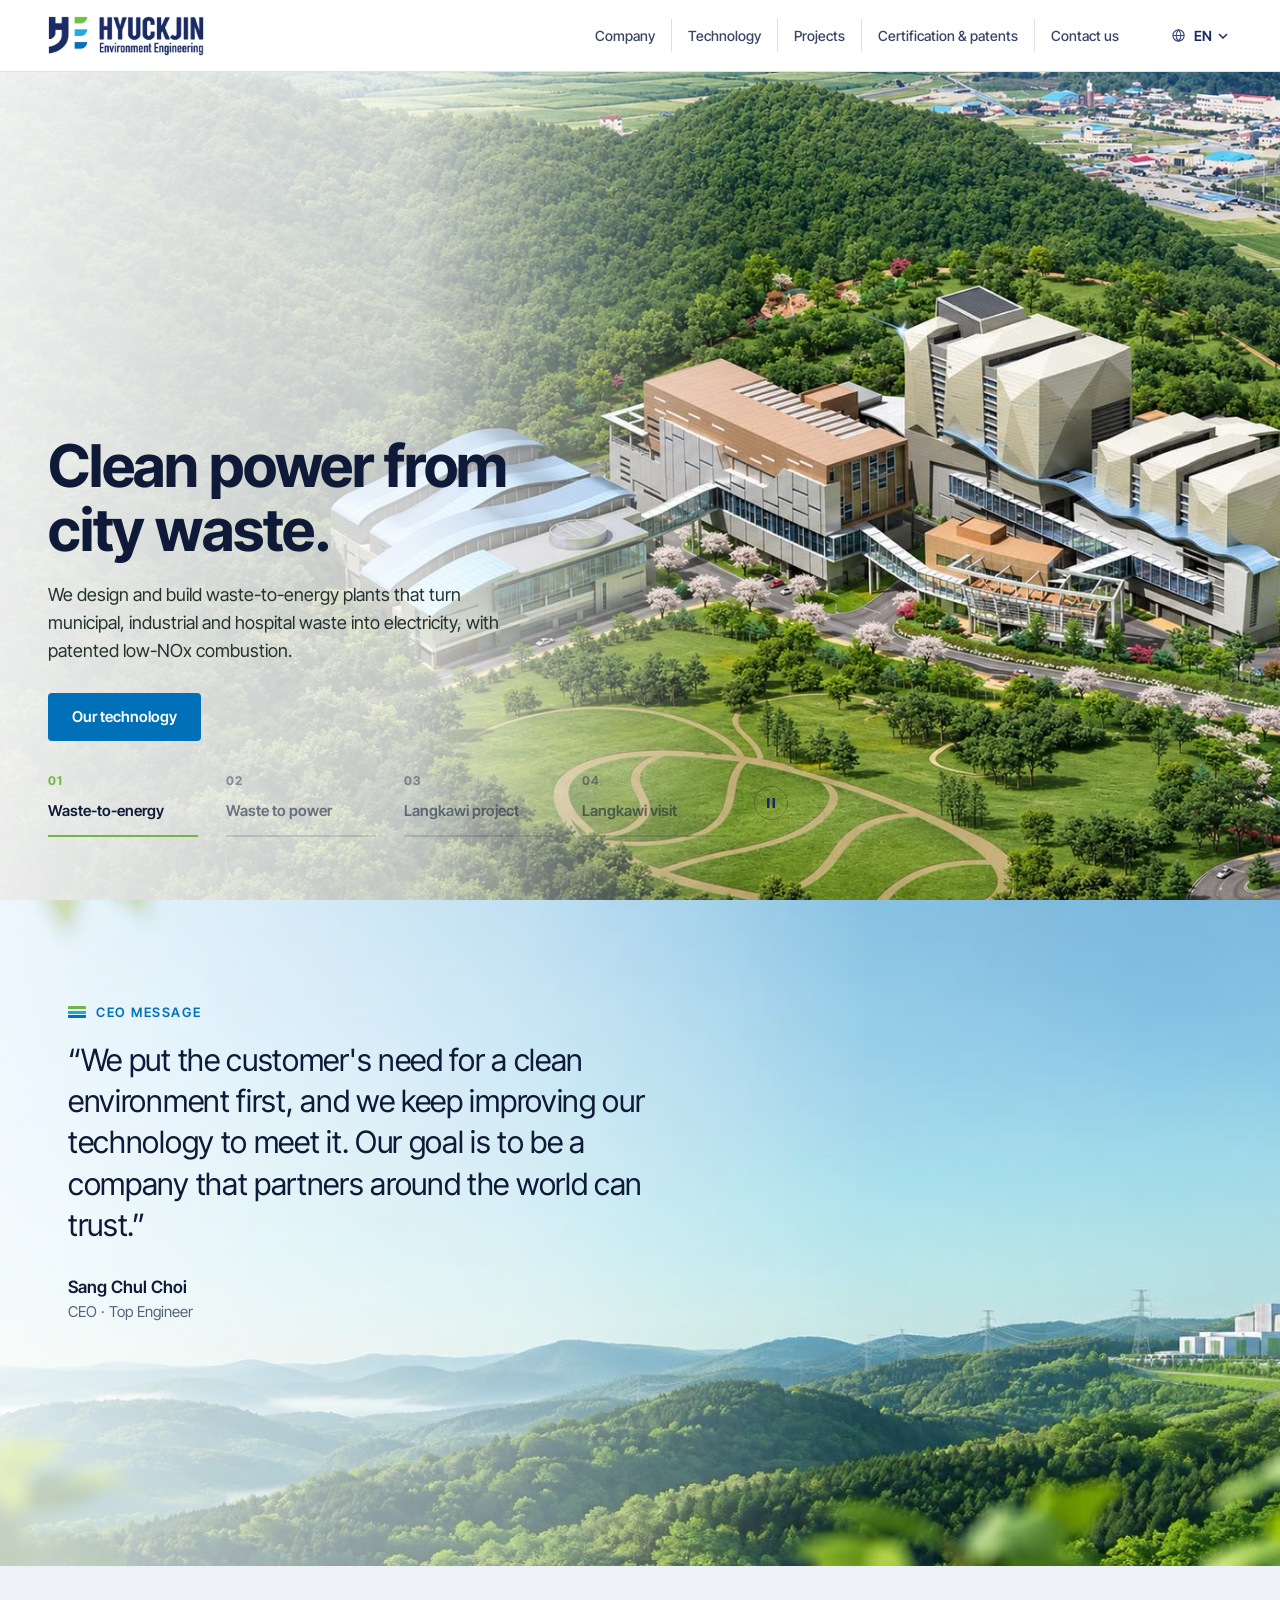
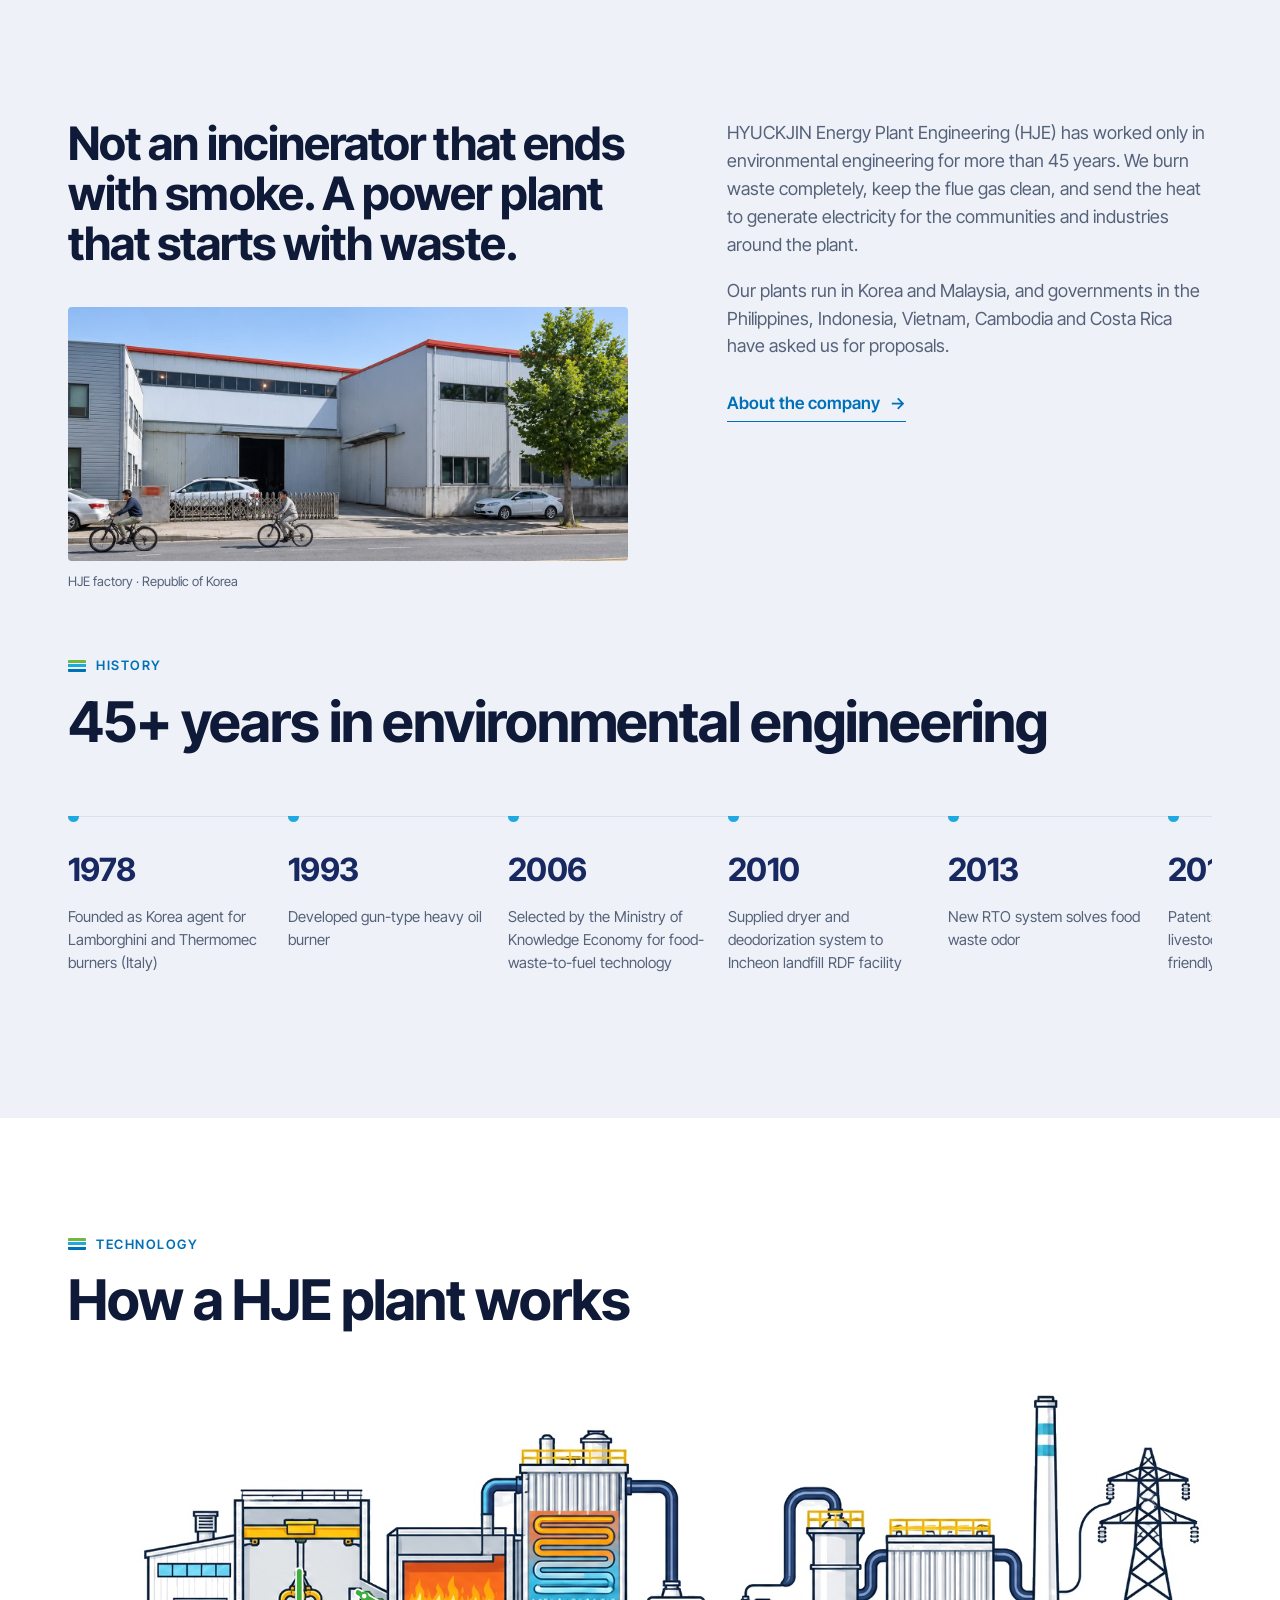
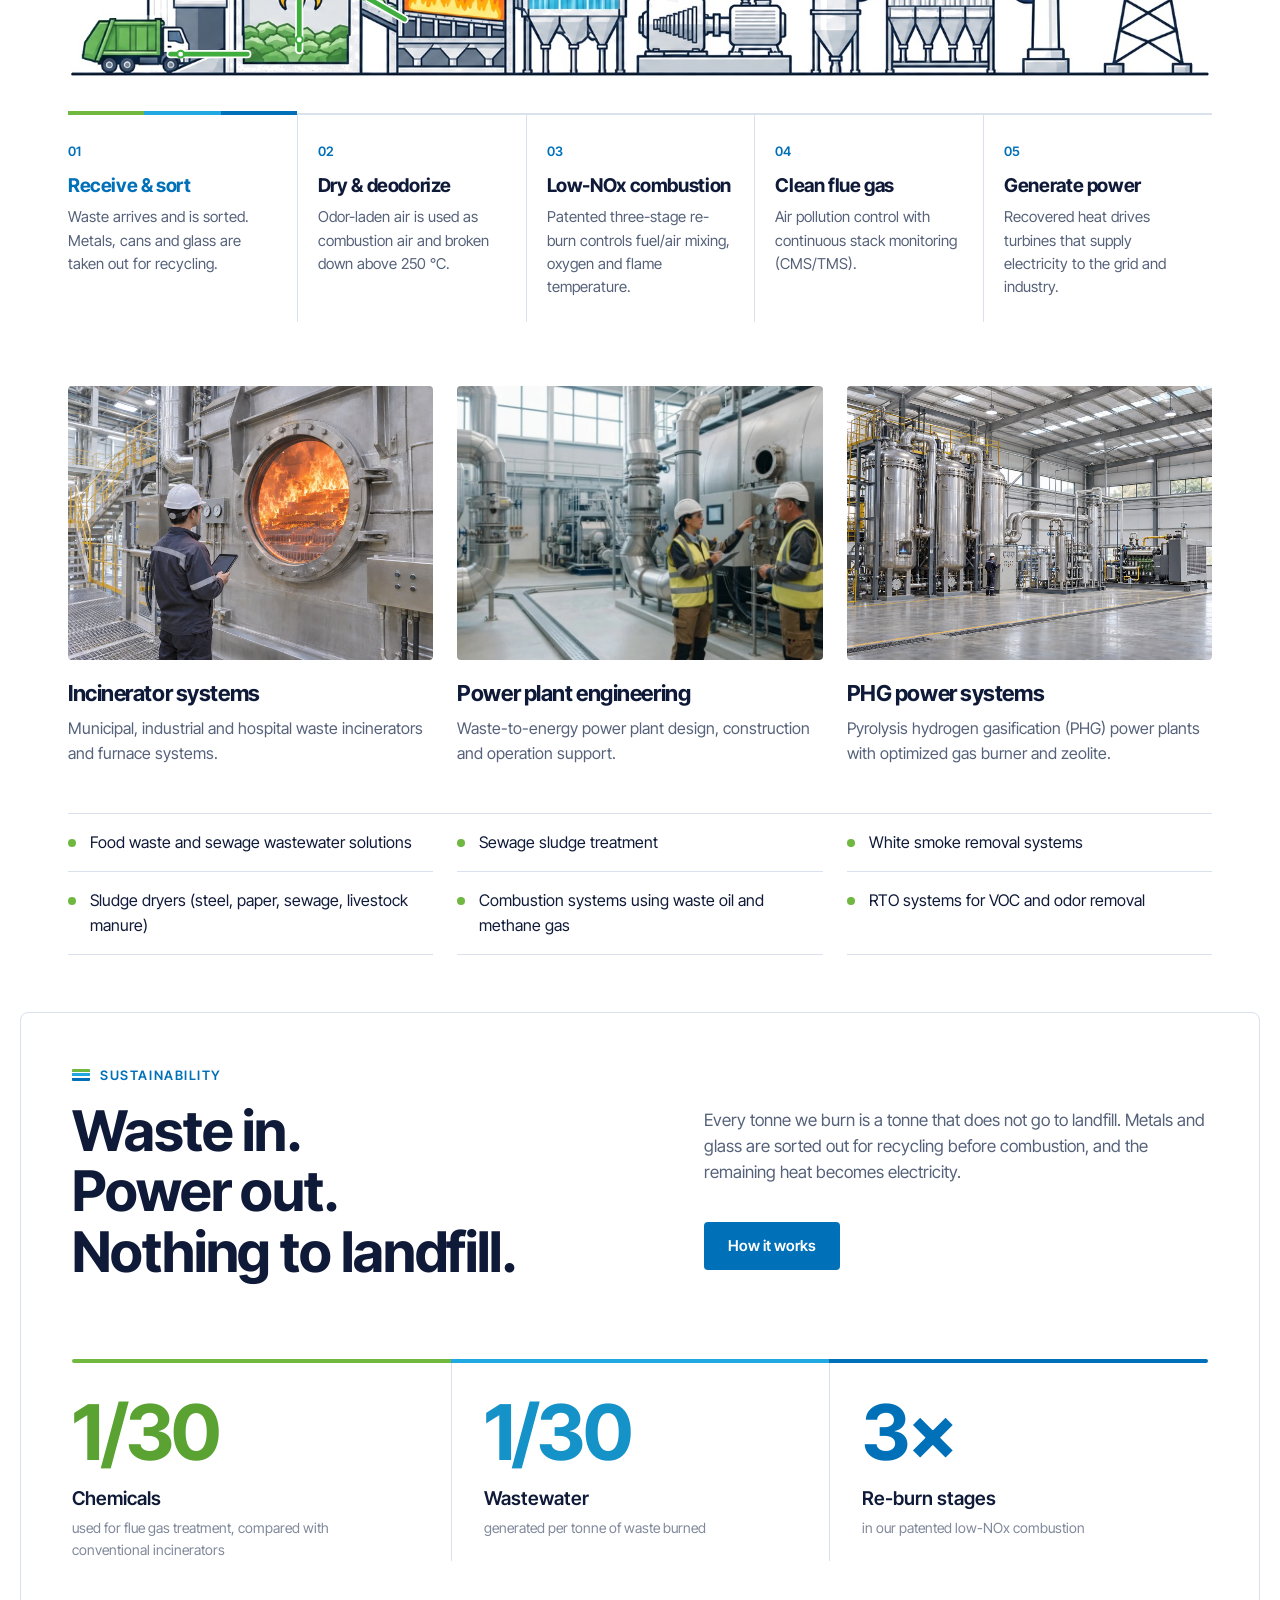
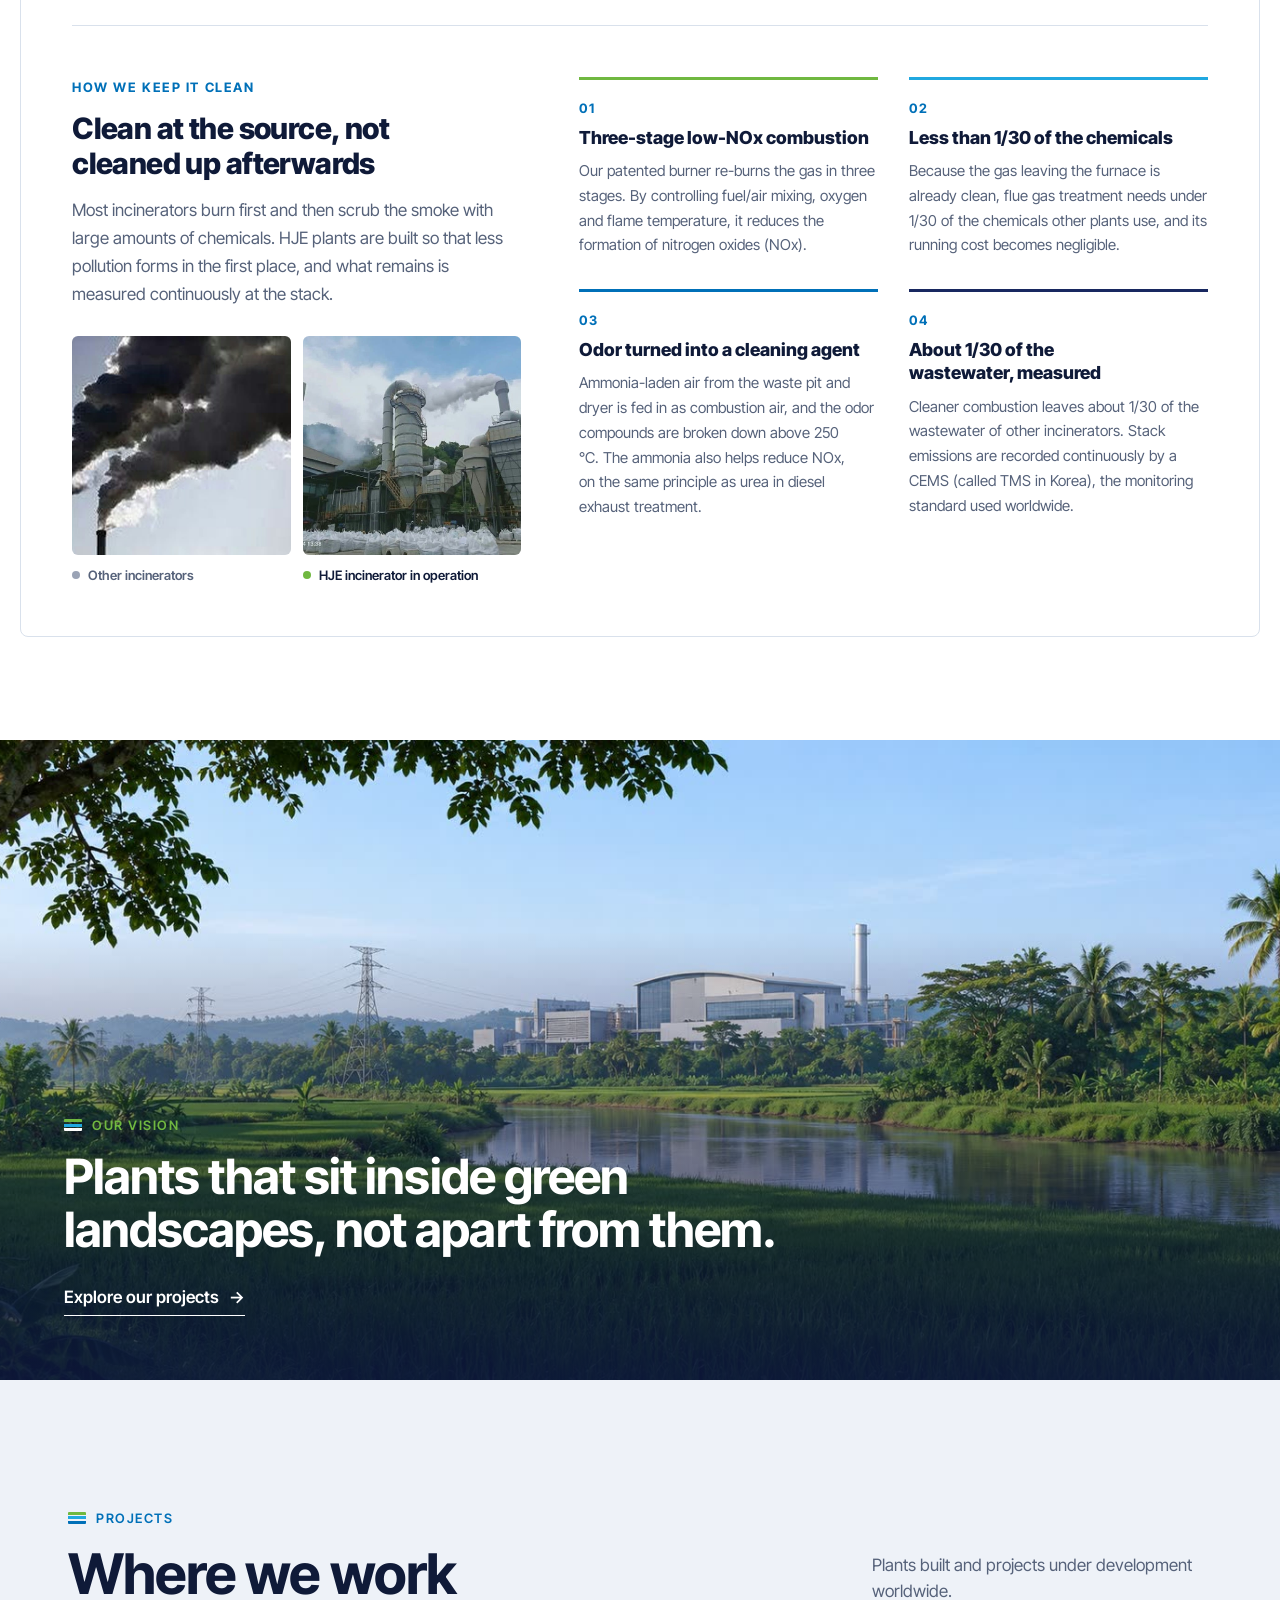
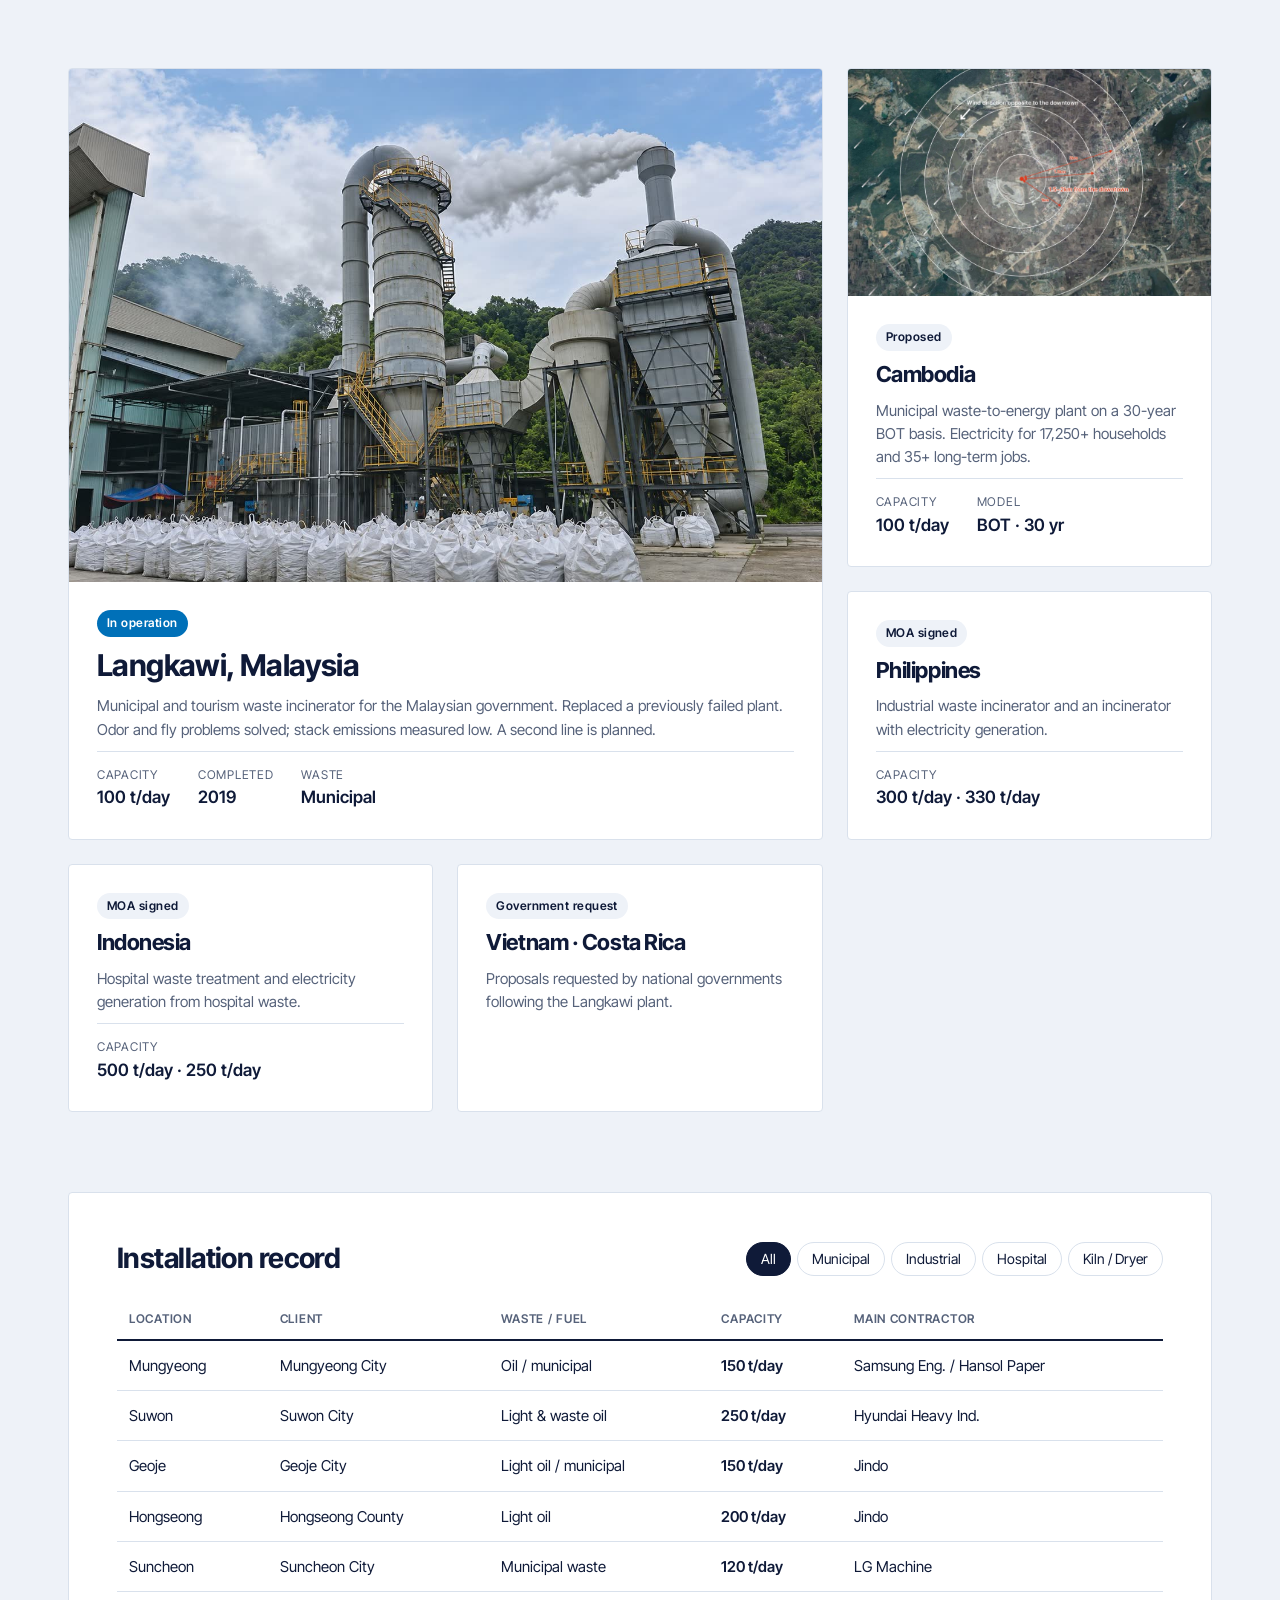
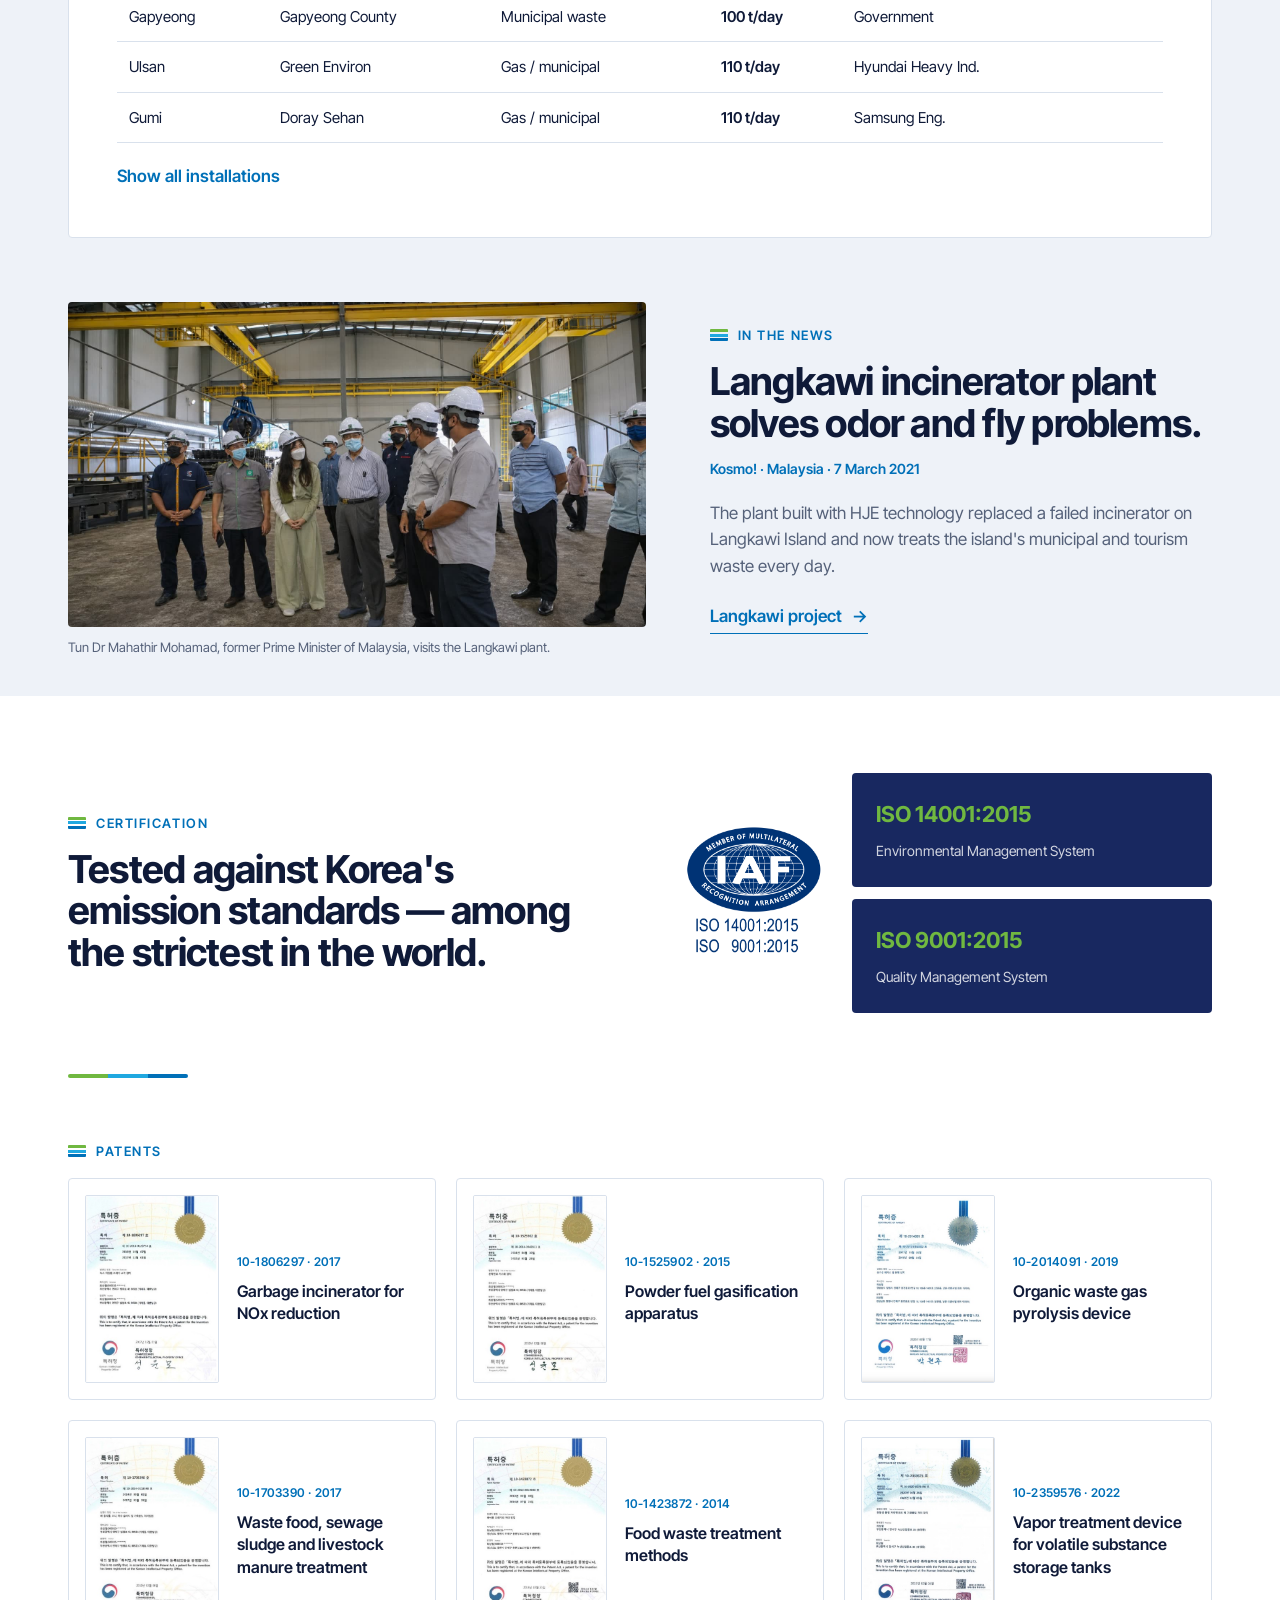
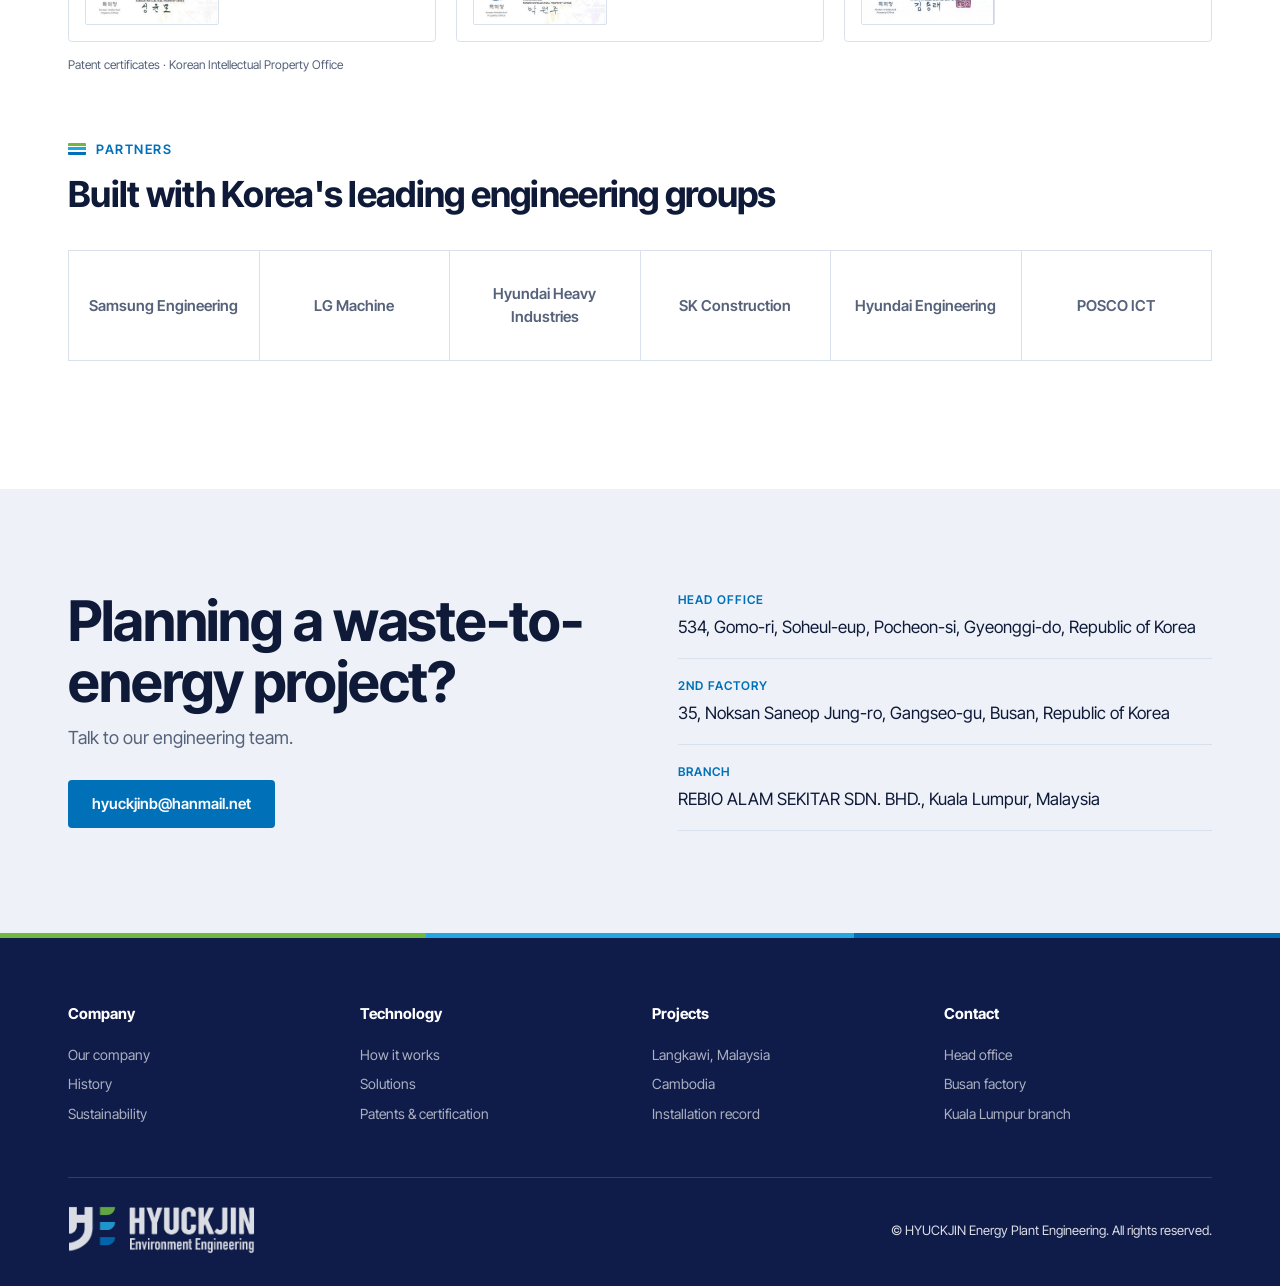
==== index.html @ 21d8f7cc "Remove photo effects (hero zoom, hover zoom, card lift, fade-in); resize large photos for web (7.6MB" ====
<!doctype html>
<html lang="en">
<head>
<meta charset="utf-8">
<meta name="viewport" content="width=device-width, initial-scale=1">
<title>HYUCKJIN Energy Plant Engineering</title>
<meta name="description" content="HYUCKJIN Energy Plant Engineering (HJE) — waste-to-energy plants with patented low-NOx combustion. Since 1978.">
<meta property="og:type" content="website">
<meta property="og:site_name" content="HYUCKJIN">
<meta property="og:title" content="HYUCKJIN Energy Plant Engineering">
<meta property="og:description" content="Waste-to-energy plants with patented low-NOx combustion. Since 1978.">
<meta property="og:url" content="https://scherchen99-kim.github.io/hje-homepage/">
<meta property="og:locale" content="en_US">
<meta property="og:image" content="https://scherchen99-kim.github.io/hje-homepage/assets/og-plant.jpg">
<meta property="og:image:width" content="1200">
<meta property="og:image:height" content="630">
<meta name="twitter:card" content="summary_large_image">
<meta name="twitter:image" content="https://scherchen99-kim.github.io/hje-homepage/assets/og-plant.jpg">
<link rel="image_src" href="https://scherchen99-kim.github.io/hje-homepage/assets/og-plant.jpg">
<link rel="preconnect" href="https://fonts.googleapis.com">
<link rel="preconnect" href="https://fonts.gstatic.com" crossorigin>
<link href="https://fonts.googleapis.com/css2?family=Inter+Tight:wght@400;500;600;700&display=swap" rel="stylesheet">
<link rel="stylesheet" href="style.css?v=56">
</head>
<body>

<!-- ============ HEADER ============ -->
<header class="hdr" id="top">
  <div class="hdr__in">
    <a href="#top" class="logo" aria-label="HYUCKJIN Energy Plant Engineering">
      <img decoding="async" src="assets/logo.png" alt="HYUCKJIN" width="832" height="214">
    </a>
    <nav class="nav" id="nav">
      <a href="#about">Company</a>
      <a href="#technology">Technology</a>
      <a href="#projects">Projects</a>
      <a href="#certification">Certification &amp; patents</a>
      <a href="#contact">Contact us</a>
    </nav>
    <div class="hdr__tools">
      <div class="lang">
        <button class="lang__btn" aria-haspopup="true"><svg class="globe" width="15" height="15" viewBox="0 0 24 24" fill="none" stroke="currentColor" stroke-width="1.8" aria-hidden="true"><circle cx="12" cy="12" r="9"/><path d="M3 12h18M12 3c2.5 2.6 3.8 5.6 3.8 9s-1.3 6.4-3.8 9c-2.5-2.6-3.8-5.6-3.8-9S9.5 5.6 12 3z"/></svg>EN <svg width="10" height="6" viewBox="0 0 10 6"><path d="M1 1l4 4 4-4" stroke="currentColor" fill="none" stroke-width="1.5"/></svg></button>
        <ul class="lang__menu">
          <li><a href="" lang="en" aria-current="true"><span>English</span><small>EN</small></a></li>
          <li><a href="ko/" lang="ko"><span>한국어</span><small>KO</small></a></li>
          <li><a href="zh/" lang="zh-CN"><span>简体中文</span><small>ZH</small></a></li>
          <li><a href="es/" lang="es"><span>Español</span><small>ES</small></a></li>
          <li><a href="ms/" lang="ms"><span>Bahasa Melayu</span><small>MS</small></a></li>
        </ul>
      </div>
      <button class="burger" id="burger" aria-label="Menu"><span></span><span></span></button>
    </div>
  </div>
</header>

<main>

<!-- ============ HERO (carousel) ============ -->
<section class="hero" id="hero">
  <div class="hero__slides">
    <article class="slide is-on" style="--img:url(assets/ari/05-plant-hero.jpg)">
      <div class="slide__txt">
        <h1>Clean power from city waste.</h1>
        <p>We design and build waste-to-energy plants that turn municipal, industrial and hospital waste into electricity, with patented low-NOx combustion.</p>
        <a href="#technology" class="btn btn--fill">Our technology</a>
      </div>
    </article>
    <article class="slide" style="--img:url(assets/conveyor.jpg)">
      <div class="slide__txt">
        <h1>More power from every tonne of waste.</h1>
        <p>Waste is sorted, dried and burned completely. The recovered heat drives turbines, turning city waste into a steady supply of electricity.</p>
        <a href="#technology" class="btn btn--fill">How it works</a>
      </div>
    </article>
    <article class="slide" style="--img:url(assets/ari/01-langkawi-plant.jpg)">
      <div class="slide__txt">
        <h1>Langkawi, Malaysia.</h1>
        <p>A 100 t/day municipal waste plant ordered by the Malaysian government. Approved for operation after government technology tests and commissioning.</p>
        <a href="#projects" class="btn btn--fill">View the project</a>
      </div>
    </article>
    <article class="slide slide--dark" style="--img:url(assets/ari/08-visit.jpg)">
      <div class="slide__txt">
        <h1>Trusted by governments.</h1>
        <p>Tun Dr Mahathir Mohamad, former Prime Minister of Malaysia, visited our Langkawi plant in March 2021.</p>
        <a href="#news" class="btn btn--fill">In the news</a>
      </div>
    </article>
  </div>

  <div class="hero__cards" role="tablist">
    <button class="hcard is-on" data-i="0"><img decoding="async" src="assets/ari/05-plant-hero.jpg" alt=""><span>Waste-to-energy</span><i></i></button>
    <button class="hcard" data-i="1"><img decoding="async" src="assets/conveyor.jpg" alt=""><span>Waste to power</span><i></i></button>
    <button class="hcard" data-i="2"><img decoding="async" src="assets/ari/01-langkawi-plant.jpg" alt=""><span>Langkawi project</span><i></i></button>
    <button class="hcard" data-i="3"><img decoding="async" src="assets/ari/08-visit.jpg" alt=""><span>Langkawi visit</span><i></i></button>
    <button class="hero__pause" id="pause" aria-label="Pause"><svg width="12" height="12" viewBox="0 0 12 12"><rect x="2" y="1" width="2.5" height="10"/><rect x="7.5" y="1" width="2.5" height="10"/></svg></button>
  </div>
  <span class="hero__scroll">Scroll</span>
</section>

<!-- ============ CEO ============ -->
<section class="ceo" id="about" style="--img:url(assets/ari/14-ceo-green.jpg)">
  <div class="wrap ceo__in">
    <blockquote class="reveal">
      <p class="eyebrow">CEO message</p>
      <p>“We put the customer's need for a clean environment first, and we keep improving our technology to meet it. Our goal is to be a company that partners around the world can trust.”</p>
      <footer>Sang Chul Choi<span>CEO · Top Engineer</span></footer>
    </blockquote>
  </div>
</section>

<!-- ============ STATEMENT ============ -->
<section class="statement" id="intro">
  <div class="wrap">
    <div class="statement__lead">
      <h2 class="reveal">Not an incinerator that ends with smoke. A power plant that starts with waste.</h2>
      <figure class="statement__photo reveal">
        <img decoding="async" src="assets/ari/04-factory.jpg" alt="HJE factory building in Korea" width="1448" height="1086" loading="lazy">
        <figcaption>HJE factory · Republic of Korea</figcaption>
      </figure>
    </div>
    <div class="statement__body reveal">
      <p>HYUCKJIN Energy Plant Engineering (HJE) has worked only in environmental engineering for more than 45 years. We burn waste completely, keep the flue gas clean, and send the heat to generate electricity for the communities and industries around the plant.</p>
      <p>Our plants run in Korea and Malaysia, and governments in the Philippines, Indonesia, Vietnam, Cambodia and Costa Rica have asked us for proposals.</p>
      <a href="#history" class="link">About the company <span>→</span></a>
    </div>
  </div>
</section>

<!-- ============ HISTORY ============ -->
<section class="history" id="history">
  <div class="wrap">
    <div class="sec-head reveal"><p class="eyebrow">History</p><h2>45+ years in environmental engineering</h2></div>
    <div class="timeline reveal" id="timeline">
      <div class="tl"><b>1978</b><p>Founded as Korea agent for Lamborghini and Thermomec burners (Italy)</p></div>
      <div class="tl"><b>1993</b><p>Developed gun-type heavy oil burner</p></div>
      <div class="tl"><b>2006</b><p>Selected by the Ministry of Knowledge Economy for food-waste-to-fuel technology</p></div>
      <div class="tl"><b>2010</b><p>Supplied dryer and deodorization system to Incheon landfill RDF facility</p></div>
      <div class="tl"><b>2013</b><p>New RTO system solves food waste odor</p></div>
      <div class="tl"><b>2014–15</b><p>Patents for waste food, livestock manure and eco-friendly processing</p></div>
      <div class="tl"><b>2016</b><p>Contract with the Malaysian government for the Langkawi incinerator</p></div>
      <div class="tl"><b>2018</b><p>Established H.J.E.C for manufacturing and export of large incinerators</p></div>
      <div class="tl"><b>2019</b><p>Langkawi plant completed · Low-NOx incinerator patent · PHG system developed</p></div>
      <div class="tl"><b>Today</b><p>Projects in development across Southeast Asia and Central America</p></div>
    </div>
  </div>
</section>

<!-- ============ TECHNOLOGY ============ -->
<section class="tech" id="technology">
  <div class="wrap">
    <div class="sec-head reveal">
      <p class="eyebrow">Technology</p>
      <h2>How a HJE plant works</h2>
    </div>


    <div class="plant reveal" id="plant">
      <img decoding="async" src="assets/plant-illustration.jpg?v=3" alt="HJE waste-to-energy plant: receiving, combustion, heat recovery, flue gas cleaning and power generation" width="1672" height="520">
      <svg class="plant__fx" viewBox="0 260 1672 520" aria-hidden="true">
        <defs>
          <radialGradient id="gOrange"><stop offset="0" stop-color="#ff7a1a" stop-opacity=".75"/><stop offset="1" stop-color="#ff7a1a" stop-opacity="0"/></radialGradient>
          <radialGradient id="gYellow"><stop offset="0" stop-color="#f5b400" stop-opacity=".8"/><stop offset="1" stop-color="#f5b400" stop-opacity="0"/></radialGradient>
        </defs>
        <circle class="fx-glow" data-step="3" cx="565" cy="610" r="95" fill="url(#gOrange)" style="animation-delay:0.0s"/>
        <circle class="fx-glow" data-step="3" cx="738" cy="550" r="80" fill="url(#gOrange)" style="animation-delay:0.3s"/>
        <circle class="fx-glow" data-step="5" cx="900" cy="660" r="60" fill="url(#gYellow)" style="animation-delay:0.6s"/>
        <circle class="fx-glow" data-step="5" cx="1006" cy="665" r="55" fill="url(#gYellow)" style="animation-delay:0.9s"/>
        <circle class="fx-glow" data-step="5" cx="1578" cy="520" r="95" fill="url(#gYellow)" style="animation-delay:1.2s"/>
        <path id="fp0" class="fx-under" data-step="1" d="M150,706 L262,706"/>
        <path class="fx-path fx-waste" data-step="1" d="M150,706 L262,706"/>
        <path id="fp1" class="fx-under" data-step="1" d="M338,700 L338,585"/>
        <path class="fx-path fx-waste" data-step="1" d="M338,700 L338,585"/>
        <path id="fp2" class="fx-under" data-step="1" d="M424,616 L492,655"/>
        <path class="fx-path fx-waste" data-step="1" d="M424,616 L492,655"/>
        <path id="fp3" class="fx-under" data-step="2" d="M478,676 L640,676"/>
        <path class="fx-path fx-air" data-step="2" d="M478,676 L640,676"/>
        <path id="fp4" class="fx-under" data-step="3" d="M613,535 L613,458 L660,458"/>
        <path class="fx-path fx-heat" data-step="3" d="M613,535 L613,458 L660,458"/>
        <path id="fp5" class="fx-under" data-step="4" d="M986,622 L1041,602 L1051,595 L1051,477 L1126,477 L1126,505"/>
        <path class="fx-path fx-gas" data-step="4" d="M986,622 L1041,602 L1051,595 L1051,477 L1126,477 L1126,505"/>
        <path id="fp6" class="fx-under" data-step="4" d="M1161,612 L1168,612 L1168,560 L1200,558"/>
        <path class="fx-path fx-gas" data-step="4" d="M1161,612 L1168,612 L1168,560 L1200,558"/>
        <path id="fp7" class="fx-under" data-step="4" d="M1353,555 L1386,560 L1396,610 L1411,615"/>
        <path class="fx-path fx-gas" data-step="4" d="M1353,555 L1386,560 L1396,610 L1411,615"/>
        <path id="fp8" class="fx-under" data-step="4" d="M1436,600 L1436,338"/>
        <path class="fx-path fx-clean" data-step="4" d="M1436,600 L1436,338"/>
        <path id="fp9" class="fx-under" data-step="5" d="M822,458 L876,458 L876,614"/>
        <path class="fx-path fx-steam" data-step="5" d="M822,458 L876,458 L876,614"/>
        <path id="fp10" class="fx-under" data-step="5" d="M1006,702 L1006,752 L1580,752 L1580,735"/>
        <path class="fx-path fx-power" data-step="5" d="M1006,702 L1006,752 L1580,752 L1580,735"/>
        <circle class="fx-dot fx-waste" data-step="1" r="5"><animateMotion dur="1.4s" begin="0.00s" repeatCount="indefinite"><mpath href="#fp0"/></animateMotion></circle>
        <circle class="fx-dot fx-waste" data-step="1" r="5"><animateMotion dur="1.4s" begin="0.00s" repeatCount="indefinite"><mpath href="#fp1"/></animateMotion></circle>
        <circle class="fx-dot fx-waste" data-step="1" r="5"><animateMotion dur="1.4s" begin="0.00s" repeatCount="indefinite"><mpath href="#fp2"/></animateMotion></circle>
        <circle class="fx-dot fx-air" data-step="2" r="5"><animateMotion dur="1.4s" begin="0.00s" repeatCount="indefinite"><mpath href="#fp3"/></animateMotion></circle>
        <circle class="fx-dot fx-heat" data-step="3" r="5"><animateMotion dur="1.4s" begin="0.00s" repeatCount="indefinite"><mpath href="#fp4"/></animateMotion></circle>
        <circle class="fx-dot fx-gas" data-step="4" r="5"><animateMotion dur="2.4s" begin="0.00s" repeatCount="indefinite"><mpath href="#fp5"/></animateMotion></circle>
        <circle class="fx-dot fx-gas" data-step="4" r="5"><animateMotion dur="2.4s" begin="-1.22s" repeatCount="indefinite"><mpath href="#fp5"/></animateMotion></circle>
        <circle class="fx-dot fx-gas" data-step="4" r="5"><animateMotion dur="1.4s" begin="0.00s" repeatCount="indefinite"><mpath href="#fp6"/></animateMotion></circle>
        <circle class="fx-dot fx-gas" data-step="4" r="5"><animateMotion dur="1.4s" begin="0.00s" repeatCount="indefinite"><mpath href="#fp7"/></animateMotion></circle>
        <circle class="fx-dot fx-clean" data-step="4" r="5"><animateMotion dur="2.2s" begin="0.00s" repeatCount="indefinite"><mpath href="#fp8"/></animateMotion></circle>
        <circle class="fx-dot fx-steam" data-step="5" r="5"><animateMotion dur="1.8s" begin="0.00s" repeatCount="indefinite"><mpath href="#fp9"/></animateMotion></circle>
        <circle class="fx-dot fx-power" data-step="5" r="5"><animateMotion dur="5.3s" begin="0.00s" repeatCount="indefinite"><mpath href="#fp10"/></animateMotion></circle>
        <circle class="fx-dot fx-power" data-step="5" r="5"><animateMotion dur="5.3s" begin="-1.34s" repeatCount="indefinite"><mpath href="#fp10"/></animateMotion></circle>
        <circle class="fx-dot fx-power" data-step="5" r="5"><animateMotion dur="5.3s" begin="-2.67s" repeatCount="indefinite"><mpath href="#fp10"/></animateMotion></circle>
        <circle class="fx-dot fx-power" data-step="5" r="5"><animateMotion dur="5.3s" begin="-4.01s" repeatCount="indefinite"><mpath href="#fp10"/></animateMotion></circle>
        <circle class="fx-puff" data-step="4" cx="1436" cy="335" r="10"><animate attributeName="cy" values="335;250" dur="3s" begin="0s" repeatCount="indefinite"/><animate attributeName="r" values="8;26" dur="3s" begin="0s" repeatCount="indefinite"/><animate attributeName="opacity" values=".9;0" dur="3s" begin="0s" repeatCount="indefinite"/></circle>
        <circle class="fx-puff" data-step="4" cx="1436" cy="335" r="10"><animate attributeName="cy" values="335;250" dur="3s" begin="1s" repeatCount="indefinite"/><animate attributeName="r" values="8;26" dur="3s" begin="1s" repeatCount="indefinite"/><animate attributeName="opacity" values=".9;0" dur="3s" begin="1s" repeatCount="indefinite"/></circle>
        <circle class="fx-puff" data-step="4" cx="1436" cy="335" r="10"><animate attributeName="cy" values="335;250" dur="3s" begin="2s" repeatCount="indefinite"/><animate attributeName="r" values="8;26" dur="3s" begin="2s" repeatCount="indefinite"/><animate attributeName="opacity" values=".9;0" dur="3s" begin="2s" repeatCount="indefinite"/></circle>
      </svg>
    </div>

    <ol class="flow reveal">
      <li><span>01</span><h3>Receive &amp; sort</h3><p>Waste arrives and is sorted. Metals, cans and glass are taken out for recycling.</p></li>
      <li><span>02</span><h3>Dry &amp; deodorize</h3><p>Odor-laden air is used as combustion air and broken down above 250 °C.</p></li>
      <li><span>03</span><h3>Low-NOx combustion</h3><p>Patented three-stage re-burn controls fuel/air mixing, oxygen and flame temperature.</p></li>
      <li><span>04</span><h3>Clean flue gas</h3><p>Air pollution control with continuous stack monitoring (CMS/TMS).</p></li>
      <li><span>05</span><h3>Generate power</h3><p>Recovered heat drives turbines that supply electricity to the grid and industry.</p></li>
    </ol>

    <div class="tech__grid">
      <article class="tcard reveal"><img decoding="async" src="assets/ari/09-incinerator.jpg" alt="Engineer checking the grate furnace through an inspection window"><div><h3>Incinerator systems</h3><p>Municipal, industrial and hospital waste incinerators and furnace systems.</p></div></article>
      <article class="tcard reveal"><img decoding="async" src="assets/gemini-engineers.jpg" alt="Engineers inspecting plant equipment"><div><h3>Power plant engineering</h3><p>Waste-to-energy power plant design, construction and operation support.</p></div></article>
      <article class="tcard reveal"><img decoding="async" src="assets/ari/10-phg.jpg" alt="Pyrolysis gasification reactors connected to a gas engine generator"><div><h3>PHG power systems</h3><p>Pyrolysis hydrogen gasification (PHG) power plants with optimized gas burner and zeolite.</p></div></article>
    </div>

    <ul class="tech__list reveal">
      <li>Food waste and sewage wastewater solutions</li>
      <li>Sewage sludge treatment</li>
      <li>White smoke removal systems</li>
      <li>Sludge dryers (steel, paper, sewage, livestock manure)</li>
      <li>Combustion systems using waste oil and methane gas</li>
      <li>RTO systems for VOC and odor removal</li>
    </ul>
  </div>
</section>

<!-- ============ IMPACT PANEL (grey + dark stats) ============ -->
<section class="impact" id="sustainability">
  <div class="impact__panel reveal">
    <div class="impact__txt">
      <p class="eyebrow">Sustainability</p>
      <h2>Waste in.<br>Power out.<br>Nothing to landfill.</h2>
      <p>Every tonne we burn is a tonne that does not go to landfill. Metals and glass are sorted out for recycling before combustion, and the remaining heat becomes electricity.</p>
      <a href="#technology" class="btn btn--fill">How it works</a>
    </div>
    <div class="impact__stats">
      <div class="stat"><b><span class="count" data-to="30" data-pre="1/">1/30</span></b><em>Chemicals</em><p>used for flue gas treatment, compared with conventional incinerators</p></div>
      <div class="stat"><b><span class="count" data-to="30" data-pre="1/">1/30</span></b><em>Wastewater</em><p>generated per tonne of waste burned</p></div>
      <div class="stat"><b><span class="count" data-to="3">3</span>×</b><em>Re-burn stages</em><p>in our patented low-NOx combustion</p></div>
    </div>
    <div class="clean">
      <div class="clean__intro">
        <p class="clean__kicker">How we keep it clean</p>
        <h3>Clean at the source, not cleaned up afterwards</h3>
        <p>Most incinerators burn first and then scrub the smoke with large amounts of chemicals. HJE plants are built so that less pollution forms in the first place, and what remains is measured continuously at the stack.</p>
        <div class="clean__compare">
          <figure class="is-other"><img decoding="async" src="assets/smoke-other.jpg" alt="Black smoke from another incinerator stack" loading="lazy" data-zoom><figcaption>Other incinerators</figcaption></figure>
          <figure class="is-hje"><img decoding="async" src="assets/smoke-hje.jpg" alt="HJE incinerator stack in operation" loading="lazy" data-zoom><figcaption>HJE incinerator in operation</figcaption></figure>
        </div>
      </div>
      <ol class="clean__list">
        <li><span>01</span><h4>Three-stage low-NOx combustion</h4><p>Our patented burner re-burns the gas in three stages. By controlling fuel/air mixing, oxygen and flame temperature, it reduces the formation of nitrogen oxides (NOx).</p></li>
        <li><span>02</span><h4>Less than 1/30 of the chemicals</h4><p>Because the gas leaving the furnace is already clean, flue gas treatment needs under 1/30 of the chemicals other plants use, and its running cost becomes negligible.</p></li>
        <li><span>03</span><h4>Odor turned into a cleaning agent</h4><p>Ammonia-laden air from the waste pit and dryer is fed in as combustion air, and the odor compounds are broken down above 250 °C. The ammonia also helps reduce NOx, on the same principle as urea in diesel exhaust treatment.</p></li>
        <li><span>04</span><h4>About 1/30 of the wastewater, measured</h4><p>Cleaner combustion leaves about 1/30 of the wastewater of other incinerators. Stack emissions are recorded continuously by a CEMS (called TMS in Korea), the monitoring standard used worldwide.</p></li>
      </ol>
    </div>
  </div>
</section>

<!-- ============ FEATURE (full-bleed story) ============ -->
<section class="feature" style="--img:url(assets/ari/06-green-band.jpg)">
  <div class="feature__in reveal">
    <p class="eyebrow">Our vision</p>
    <h2>Plants that sit inside green landscapes, not apart from them.</h2>
    <a href="#projects" class="link link--light">Explore our projects <span>→</span></a>
  </div>
</section>

<!-- ============ PROJECTS ============ -->
<section class="projects" id="projects">
  <div class="wrap">
    <div class="sec-head sec-head--row reveal">
      <div><p class="eyebrow">Projects</p><h2>Where we work</h2></div>
      <p class="sec-head__note">Plants built and projects under development worldwide.</p>
    </div>

    <div class="pgrid">
      <article class="pcard pcard--big reveal">
        <img decoding="async" src="assets/ari/01-langkawi-plant.jpg" alt="Langkawi incinerator plant">
        <div class="pcard__body">
          <span class="tag tag--done">In operation</span>
          <h3>Langkawi, Malaysia</h3>
          <p>Municipal and tourism waste incinerator for the Malaysian government. Replaced a previously failed plant. Odor and fly problems solved; stack emissions measured low. A second line is planned.</p>
          <dl><div><dt>Capacity</dt><dd>100 t/day</dd></div><div><dt>Completed</dt><dd>2019</dd></div><div><dt>Waste</dt><dd>Municipal</dd></div></dl>
        </div>
      </article>
      <article class="pcard reveal">
        <img decoding="async" class="pcard__map" data-zoom src="assets/cambodia-site-map.jpg" alt="Proposed plant site in Cambodia, 1.5–2 km from downtown">
        <div class="pcard__body">
          <span class="tag">Proposed</span>
          <h3>Cambodia</h3>
          <p>Municipal waste-to-energy plant on a 30-year BOT basis. Electricity for 17,250+ households and 35+ long-term jobs.</p>
          <dl><div><dt>Capacity</dt><dd>100 t/day</dd></div><div><dt>Model</dt><dd>BOT · 30 yr</dd></div></dl>
        </div>
      </article>
      <article class="pcard pcard--text reveal">
        <div class="pcard__body">
          <span class="tag">MOA signed</span>
          <h3>Philippines</h3>
          <p>Industrial waste incinerator and an incinerator with electricity generation.</p>
          <dl><div><dt>Capacity</dt><dd>300 t/day · 330 t/day</dd></div></dl>
        </div>
      </article>
      <article class="pcard pcard--text reveal">
        <div class="pcard__body">
          <span class="tag">MOA signed</span>
          <h3>Indonesia</h3>
          <p>Hospital waste treatment and electricity generation from hospital waste.</p>
          <dl><div><dt>Capacity</dt><dd>500 t/day · 250 t/day</dd></div></dl>
        </div>
      </article>
      <article class="pcard pcard--text reveal">
        <div class="pcard__body">
          <span class="tag">Government request</span>
          <h3>Vietnam · Costa Rica</h3>
          <p>Proposals requested by national governments following the Langkawi plant.</p>
        </div>
      </article>
    </div>

    <!-- installation record -->
    <div class="record reveal" id="record">
      <div class="record__head">
        <h3>Installation record</h3>
        <div class="filters" role="group" aria-label="Filter">
          <button class="is-on" data-f="all">All</button>
          <button data-f="city">Municipal</button>
          <button data-f="factory">Industrial</button>
          <button data-f="hospital">Hospital</button>
          <button data-f="kiln">Kiln / Dryer</button>
        </div>
      </div>
      <div class="record__table">
        <table>
          <thead><tr><th>Location</th><th>Client</th><th>Waste / fuel</th><th>Capacity</th><th>Main contractor</th></tr></thead>
          <tbody id="recBody"></tbody>
        </table>
      </div>
      <button class="record__more" id="recMore">Show all installations</button>
    </div>
  </div>
</section>

<!-- ============ NEWS (Langkawi visit) ============ -->
<section class="news" id="news">
  <div class="wrap news__in">
    <figure class="news__img reveal">
      <img decoding="async" src="assets/ari/08-visit.jpg" alt="Tun Dr Mahathir Mohamad visiting the Langkawi incinerator plant" width="1672" height="941">
      <figcaption>Tun Dr Mahathir Mohamad, former Prime Minister of Malaysia, visits the Langkawi plant.</figcaption>
    </figure>
    <div class="news__txt reveal">
      <p class="eyebrow">In the news</p>
      <h2>Langkawi incinerator plant solves odor and fly problems.</h2>
      <p class="news__src">Kosmo! · Malaysia · 7 March 2021</p>
      <p>The plant built with HJE technology replaced a failed incinerator on Langkawi Island and now treats the island's municipal and tourism waste every day.</p>
      <a href="#projects" class="link">Langkawi project <span>→</span></a>
    </div>
  </div>
</section>

<!-- ============ PROOF: certs + patents ============ -->
<section class="proof" id="certification">
  <div class="wrap">
    <div class="proof__cert reveal">
      <div>
        <p class="eyebrow">Certification</p>
        <h2>Tested against Korea's emission standards — among the strictest in the world.</h2>
      </div>
      <div class="certs">
        <img decoding="async" class="cert-logo" src="assets/iaf-iso.png" alt="IAF MLA · ISO 14001:2015 · ISO 9001:2015" width="970" height="904">
        <div><b>ISO 14001:2015</b><span>Environmental Management System</span></div>
        <div><b>ISO 9001:2015</b><span>Quality Management System</span></div>
      </div>
    </div>
    <div class="proof__pat reveal">
      <p class="eyebrow">Patents</p>
      <div class="patent-grid">
        <a class="patent-card" href="assets/patents/patent-3.jpg">
          <img decoding="async" src="assets/patents/patent-3.jpg" alt="Korean patent certificate" width="390" height="550" loading="lazy">
          <div><span class="patent-no">10-1806297 · 2017</span><strong>Garbage incinerator for NOx reduction</strong></div>
        </a>
        <a class="patent-card" href="assets/patents/patent-1.jpg">
          <img decoding="async" src="assets/patents/patent-1.jpg" alt="Korean patent certificate" width="390" height="550" loading="lazy">
          <div><span class="patent-no">10-1525902 · 2015</span><strong>Powder fuel gasification apparatus</strong></div>
        </a>
        <a class="patent-card" href="assets/patents/patent-6.jpg">
          <img decoding="async" src="assets/patents/patent-6.jpg" alt="Korean patent certificate" width="390" height="550" loading="lazy">
          <div><span class="patent-no">10-2014091 · 2019</span><strong>Organic waste gas pyrolysis device</strong></div>
        </a>
        <a class="patent-card" href="assets/patents/patent-4.jpg">
          <img decoding="async" src="assets/patents/patent-4.jpg" alt="Korean patent certificate" width="390" height="550" loading="lazy">
          <div><span class="patent-no">10-1703390 · 2017</span><strong>Waste food, sewage sludge and livestock manure treatment</strong></div>
        </a>
        <a class="patent-card" href="assets/patents/patent-2.jpg">
          <img decoding="async" src="assets/patents/patent-2.jpg" alt="Korean patent certificate" width="390" height="550" loading="lazy">
          <div><span class="patent-no">10-1423872 · 2014</span><strong>Food waste treatment methods</strong></div>
        </a>
        <a class="patent-card" href="assets/patents/patent-5.jpg">
          <img decoding="async" src="assets/patents/patent-5.jpg" alt="Korean patent certificate" width="390" height="550" loading="lazy">
          <div><span class="patent-no">10-2359576 · 2022</span><strong>Vapor treatment device for volatile substance storage tanks</strong></div>
        </a>
      </div>
      <p class="patent-note">Patent certificates · Korean Intellectual Property Office</p>
    </div>
  </div>
</section>

<!-- ============ PARTNERS ============ -->
<section class="partners">
  <div class="wrap">
    <p class="eyebrow reveal">Partners</p>
    <h2 class="reveal">Built with Korea's leading engineering groups</h2>
    <ul class="logos reveal">
      <li>Samsung Engineering</li><li>LG Machine</li><li>Hyundai Heavy Industries</li><li>SK Construction</li><li>Hyundai Engineering</li><li>POSCO ICT</li>
    </ul>
  </div>
</section>

<!-- ============ CONTACT ============ -->
<section class="contact" id="contact">
  <div class="wrap contact__in">
    <div class="reveal">
      <h2>Planning a waste-to-energy project?</h2>
      <p>Talk to our engineering team.</p>
      <a class="btn btn--fill" href="mailto:hyuckjinb@hanmail.net">hyuckjinb@hanmail.net</a>
    </div>
    <dl class="addr reveal">
      <div><dt>Head office</dt><dd>534, Gomo-ri, Soheul-eup, Pocheon-si, Gyeonggi-do, Republic of Korea</dd></div>
      <div><dt>2nd factory</dt><dd>35, Noksan Saneop Jung-ro, Gangseo-gu, Busan, Republic of Korea</dd></div>
      <div><dt>Branch</dt><dd>REBIO ALAM SEKITAR SDN. BHD., Kuala Lumpur, Malaysia</dd></div>
    </dl>
  </div>
</section>

</main>

<!-- ============ FOOTER ============ -->
<footer class="ftr">
  <div class="wrap">
    <div class="ftr__cols">
      <div><h4>Company</h4><a href="#about">Our company</a><a href="#history">History</a><a href="#sustainability">Sustainability</a></div>
      <div><h4>Technology</h4><a href="#technology">How it works</a><a href="#technology">Solutions</a><a href="#record">Patents &amp; certification</a></div>
      <div><h4>Projects</h4><a href="#projects">Langkawi, Malaysia</a><a href="#projects">Cambodia</a><a href="#record">Installation record</a></div>
      <div><h4>Contact</h4><a href="#contact">Head office</a><a href="#contact">Busan factory</a><a href="#contact">Kuala Lumpur branch</a></div>
    </div>
    <div class="ftr__bottom">
      <a href="#top" class="logo logo--foot"><img decoding="async" src="assets/logo-light.png" alt="HYUCKJIN" width="832" height="214"></a>
      <p>© HYUCKJIN Energy Plant Engineering. All rights reserved.</p>
    </div>
  </div>
</footer>

<script src="main.js?v=56"></script>
</body>
</html>
---- style.css ----
:root{
  --navy:#182860;       /* logo navy */
  --blue:#0070b8;       /* logo blue */
  --sky:#20a8e0;        /* logo sky */
  --lgreen:#70b840;     /* logo green */
  --ink:#0f1a38;        /* text */
  --deep:#182860;       /* dark panels = logo navy */
  --green:#0070b8;      /* primary action = logo blue (kept name for existing rules) */
  --green-h:#005a94;
  --leaf:#70b840;       /* accent on dark = logo green */
  --mist:#eef2f8;
  --line:#d9e1ec;
  --muted:#56627a;
  --bg:#ffffff;
  --hdr:72px;
  --wrap:1240px;
  --gut:clamp(16px,4vw,48px);
  --stripes:linear-gradient(90deg,var(--lgreen) 0 33.33%,var(--sky) 33.33% 66.66%,var(--blue) 66.66% 100%);
}
*{box-sizing:border-box;margin:0;padding:0}
html{scroll-behavior:smooth;scroll-padding-top:var(--hdr)}
body{font-family:"Inter Tight",system-ui,-apple-system,sans-serif;color:var(--ink);background:var(--bg);font-size:17px;line-height:1.55;-webkit-font-smoothing:antialiased;overflow-x:hidden}
img{display:block;max-width:100%;height:auto}
a{color:inherit;text-decoration:none}
button{font:inherit;cursor:pointer;border:0;background:none;color:inherit}
ul,ol{list-style:none}
h1,h2{font-weight:700;letter-spacing:-.02em;line-height:1.08}
h2{font-size:clamp(32px,4.4vw,56px)}
h3{font-size:22px;line-height:1.25;font-weight:700;letter-spacing:-.02em}
.wrap{max-width:var(--wrap);margin:0 auto;padding:0 var(--gut)}
.eyebrow{font-size:13px;font-weight:600;letter-spacing:.12em;text-transform:uppercase;color:var(--green);margin-bottom:16px}

/* buttons / links */
.btn{display:inline-flex;align-items:center;gap:8px;height:48px;padding:0 24px;border-radius:4px;font-weight:600;font-size:15px;transition:background .2s,color .2s,border-color .2s}
.btn--fill{background:var(--green);color:#fff}
.btn--fill:hover{background:var(--green-h)}
.btn--line{height:38px;padding:0 16px;border:1px solid rgba(255,255,255,.6);color:#fff;font-size:14px}
.btn--line:hover{background:#fff;color:var(--deep)}
.link{display:inline-flex;gap:10px;font-weight:600;color:var(--green);border-bottom:1px solid currentColor;padding-bottom:4px}
.link span{transition:transform .2s}
.link:hover span{transform:translateX(4px)}
.link--light{color:#fff}

/* ===== header ===== */
.hdr{position:fixed;inset:0 0 auto;height:var(--hdr);z-index:50;background:var(--deep);color:#fff}
.hdr__in{height:100%;max-width:1440px;margin:0 auto;padding:0 var(--gut);display:flex;align-items:center;gap:32px}
.logo{display:flex;align-items:center}
.logo img{height:40px;width:auto}
.logo--foot img{height:48px}

/* ===== news ===== */
.news{padding:clamp(80px,10vw,140px) 0}
.news__in{display:grid;grid-template-columns:1.15fr 1fr;gap:clamp(32px,5vw,80px);align-items:center}
.news__img img{width:100%;border-radius:4px;aspect-ratio:16/9;object-fit:cover}
.news__img figcaption{font-size:13px;color:var(--muted);margin-top:10px}
.news h2{font-size:clamp(28px,3vw,40px);margin-bottom:14px}
.news__src{font-size:14px;font-weight:600;color:var(--green);margin-bottom:20px}
.news__txt p:not(.eyebrow):not(.news__src){color:var(--muted);margin-bottom:24px}
.nav{margin-left:auto;display:flex}
.nav a{font-size:14px;padding:6px 16px;border-left:1px solid rgba(255,255,255,.2);opacity:.9}
.nav a:first-child{border-left:0}
.nav a:hover{opacity:1;color:var(--leaf)}
.hdr__tools{display:flex;align-items:center;gap:16px}
.lang{position:relative}
.lang__btn{display:flex;align-items:center;gap:6px;font-size:14px;font-weight:600;padding:8px 4px}
.lang__btn .globe{opacity:.85;margin-right:2px}
.lang::after{content:"";position:absolute;left:-20px;right:-20px;top:100%;height:14px}   /* hover bridge */
.lang__menu{position:absolute;right:-8px;top:calc(100% + 10px);background:#fff;color:var(--ink);border:1px solid var(--line);border-radius:8px;min-width:212px;padding:6px;box-shadow:0 16px 36px rgba(14,24,64,.18);opacity:0;visibility:hidden;transform:translateY(6px);transition:opacity .2s,transform .2s,visibility .2s;z-index:5}
.lang__menu::before{content:"";position:absolute;top:-7px;right:24px;width:12px;height:12px;background:#fff;border-left:1px solid var(--line);border-top:1px solid var(--line);transform:rotate(45deg)}
.lang:hover .lang__menu,.lang:focus-within .lang__menu{opacity:1;visibility:visible;transform:none}
.lang__menu li+li{border-top:1px solid var(--line)}
.lang__menu a{position:relative;display:flex;align-items:center;justify-content:space-between;gap:16px;padding:11px 12px 11px 16px;font-size:14.5px;border-radius:5px;transition:background .15s,color .15s}
.lang__menu a small{font-size:10.5px;font-weight:700;letter-spacing:.08em;color:var(--muted);border:1px solid var(--line);border-radius:10px;padding:2px 7px;transition:.15s}
.lang__menu a::before{content:"";position:absolute;left:5px;top:10px;bottom:10px;width:3px;border-radius:2px;background:var(--green);transform:scaleY(0);transition:transform .18s}
.lang__menu a:hover{background:var(--mist);color:var(--green)}
.lang__menu a:hover::before{transform:scaleY(1)}
.lang__menu a:hover small{border-color:var(--green);color:var(--green)}
.lang__menu a[aria-current]{color:var(--green);font-weight:700;background:#e9f2fb}
.lang__menu a[aria-current]::before{transform:scaleY(1)}
.lang__menu a[aria-current] small{background:var(--green);border-color:var(--green);color:#fff}
.burger{display:none;width:36px;height:36px;position:relative}
.burger span{position:absolute;left:8px;right:8px;height:2px;background:#fff;transition:.25s}
.burger span:first-child{top:13px}.burger span:last-child{top:21px}
.menu-open .burger span:first-child{top:17px;transform:rotate(45deg)}
.menu-open .burger span:last-child{top:17px;transform:rotate(-45deg)}

/* ===== hero ===== */
.hero{position:relative;height:100svh;min-height:640px;max-height:980px;padding-top:var(--hdr);overflow:hidden;background:var(--deep)}
.hero__slides{position:absolute;inset:var(--hdr) 0 0}
.slide{position:absolute;inset:0;display:flex;align-items:flex-start;opacity:0;transition:opacity 1s}
.slide::before{content:"";position:absolute;inset:0;background:var(--img) center/cover no-repeat;transform:scale(1.06);transition:transform 7s linear}
.slide::after{content:"";position:absolute;inset:0;background:linear-gradient(90deg,rgba(255,255,255,.92) 0%,rgba(255,255,255,.75) 32%,rgba(255,255,255,0) 58%)}
.slide.is-on{opacity:1}
.slide--dark::after{background:linear-gradient(90deg,rgba(14,24,64,.82) 0%,rgba(14,24,64,.55) 38%,rgba(14,24,64,0) 65%)}
.slide--dark .slide__txt h1,.slide--dark .slide__txt p{color:#fff}
.slide.is-on::before{transform:scale(1)}
.slide__txt{position:relative;z-index:1;max-width:560px;margin-left:max(var(--gut),calc((100vw - 1440px)/2 + var(--gut)));margin-top:clamp(40px,9vh,110px)}
.slide__txt h1{font-size:clamp(38px,4.6vw,64px);margin-bottom:20px}
.slide__txt p{font-size:18px;color:#24332c;margin-bottom:28px;max-width:460px}
.slide.is-on .slide__txt>*{animation:up .8s both}
.slide.is-on .slide__txt p{animation-delay:.12s}
.slide.is-on .slide__txt a{animation-delay:.24s}
@keyframes up{from{opacity:0;transform:translateY(24px)}to{opacity:1;transform:none}}

.hero__cards{position:absolute;z-index:2;left:max(var(--gut),calc((100vw - 1440px)/2 + var(--gut)));bottom:40px;display:flex;gap:10px;align-items:flex-end}
.hcard{position:relative;width:150px;height:92px;border-radius:4px;overflow:hidden;color:#fff;text-align:left;outline:2px solid transparent;transition:outline-color .2s,transform .2s}
.hcard img{position:absolute;inset:0;width:100%;height:100%;object-fit:cover}
.hcard::after{content:"";position:absolute;inset:0;background:linear-gradient(transparent 30%,rgba(0,0,0,.7))}
.hcard span{position:absolute;z-index:1;left:10px;right:10px;bottom:10px;font-size:13px;font-weight:600;line-height:1.2}
.hcard i{position:absolute;z-index:1;left:0;bottom:0;height:3px;width:0;background:var(--leaf)}
.hcard.is-on{outline-color:#fff}
.hcard.is-on i{animation:prog var(--dur,7s) linear forwards}
.hero.paused .hcard.is-on i{animation-play-state:paused}
.hcard:hover{transform:translateY(-3px)}
@keyframes prog{to{width:100%}}
.hero__pause{width:36px;height:36px;border-radius:50%;background:var(--green);color:#fff;display:grid;place-items:center;margin-left:6px;align-self:center}
.hero__pause svg{fill:#fff}
.hero.paused .hero__pause svg{display:none}
.hero.paused .hero__pause::before{content:"";border-left:10px solid #fff;border-top:6px solid transparent;border-bottom:6px solid transparent;margin-left:3px}
.hero__scroll{position:absolute;z-index:2;right:24px;bottom:120px;writing-mode:vertical-rl;font-size:11px;letter-spacing:.2em;text-transform:uppercase;color:#fff;padding-bottom:56px}
.hero__scroll::after{content:"";position:absolute;left:50%;bottom:0;width:1px;height:44px;background:rgba(255,255,255,.7);animation:drip 1.8s infinite}
@keyframes drip{0%{transform:scaleY(0);transform-origin:top}50%{transform:scaleY(1);transform-origin:top}51%{transform-origin:bottom}100%{transform:scaleY(0);transform-origin:bottom}}

/* ===== statement ===== */
.statement{padding:clamp(80px,12vw,160px) 0}
.statement .wrap{display:grid;grid-template-columns:1.2fr 1fr;gap:clamp(32px,6vw,96px);align-items:start}
.statement h2{font-size:clamp(30px,3.6vw,48px)}
.statement__body p{color:var(--muted);margin-bottom:18px;font-size:18px}
.statement__body .link{margin-top:12px}

/* ===== impact ===== */
.impact{position:relative;padding-bottom:clamp(80px,10vw,140px)}
.impact__panel{max-width:1440px;margin:0 auto;display:grid;grid-template-columns:1fr 380px;align-items:center}
.impact__txt{background:var(--mist);padding:clamp(48px,7vw,96px) clamp(24px,8vw,140px) clamp(48px,7vw,96px) max(var(--gut),calc((100vw - 1440px)/2 + var(--gut) + 40px));margin-right:-80px}
.impact__txt h2{margin-bottom:24px}
.impact__txt p:not(.eyebrow){max-width:520px;color:var(--muted);margin-bottom:32px}
.impact__stats{position:relative;background:var(--deep);color:#fff;padding:44px 40px;display:grid;gap:28px;margin-right:var(--gut)}
.stat b{display:block;font-size:52px;font-weight:700;letter-spacing:-.03em;line-height:1;color:var(--leaf)}
.stat em{display:block;font-style:normal;font-weight:600;font-size:18px;margin:8px 0 4px}
.stat p{font-size:14px;opacity:.75}
.stat+.stat{border-top:1px solid rgba(255,255,255,.15);padding-top:24px}

/* ===== feature ===== */
.feature{position:relative;max-width:1440px;margin:0 auto clamp(80px,10vw,140px);height:clamp(420px,60vw,640px);color:#fff;display:flex;align-items:flex-end;overflow:hidden}
.feature::before{content:"";position:absolute;inset:-10% 0;background:var(--img) center/cover;transform:translateY(var(--py,0))}
.feature::after{content:"";position:absolute;inset:0;background:linear-gradient(transparent 30%,rgba(14,24,64,.85))}
.feature__in{position:relative;z-index:1;width:100%;padding:clamp(32px,5vw,64px) clamp(var(--gut),5vw,88px)}
.feature__in>*{max-width:760px}
.feature .eyebrow{color:var(--leaf)}
.feature h2{margin-bottom:28px;font-size:clamp(30px,3.8vw,50px)}

/* ===== section heads ===== */
.sec-head{margin-bottom:clamp(40px,5vw,64px)}
.sec-head--row{display:flex;justify-content:space-between;align-items:flex-end;gap:24px;flex-wrap:wrap}
.sec-head__note{color:var(--muted);max-width:340px}

/* ===== technology ===== */
.tech{padding-bottom:clamp(80px,10vw,140px)}
.flow{display:grid;grid-template-columns:repeat(5,1fr);border-top:2px solid var(--ink);margin-bottom:64px}
.flow li{padding:24px 20px 24px 0;position:relative}
.flow li+li{padding-left:20px;border-left:1px solid var(--line)}
.flow span{font-size:13px;font-weight:600;color:var(--green)}
.flow h3{font-size:19px;margin:10px 0 8px}
.flow p{font-size:15px;color:var(--muted)}
.tech__grid{display:grid;grid-template-columns:repeat(3,1fr);gap:24px;margin-bottom:48px}
.tcard img{aspect-ratio:4/3;width:100%;object-fit:cover;border-radius:4px;margin-bottom:20px;transition:transform .5s}
.tcard{overflow:hidden}
.tcard:hover img{transform:scale(1.03)}
.tcard h3{margin-bottom:8px}
.tcard p{color:var(--muted);font-size:16px}
.tech__list{display:grid;grid-template-columns:repeat(3,1fr);gap:0 24px;border-top:1px solid var(--line)}
.tech__list li{padding:16px 0 16px 22px;border-bottom:1px solid var(--line);position:relative;font-size:16px}
.tech__list li::before{content:"";position:absolute;left:0;top:25px;width:8px;height:8px;border-radius:50%;background:var(--leaf)}

/* ===== projects ===== */
.projects{background:var(--mist);padding:clamp(80px,10vw,140px) 0}
.pgrid{display:grid;grid-template-columns:repeat(3,1fr);grid-auto-rows:auto;gap:24px;margin-bottom:80px}
.pcard{background:#fff;border-radius:4px;overflow:hidden;display:flex;flex-direction:column}
.pcard img{aspect-ratio:16/10;width:100%;object-fit:cover}
.pcard--big{grid-column:span 2;grid-row:span 2;display:grid;grid-template-rows:1fr auto}
.pcard--big img{aspect-ratio:auto;height:100%;min-height:320px}
.pcard__body{padding:28px;display:flex;flex-direction:column;gap:10px;flex:1}
.pcard__body p{color:var(--muted);font-size:15px}
.pcard--big h3{font-size:30px}
.tag{align-self:flex-start;font-size:12px;font-weight:600;letter-spacing:.04em;padding:4px 10px;border-radius:20px;background:var(--mist);color:var(--ink)}
.tag--done{background:var(--green);color:#fff}
.pcard dl{display:flex;gap:28px;flex-wrap:wrap;margin-top:auto;padding-top:14px;border-top:1px solid var(--line)}
.pcard dt{font-size:12px;color:var(--muted);text-transform:uppercase;letter-spacing:.06em}
.pcard dd{font-weight:600}
.pcard--text{border-top:3px solid var(--green)}

.record{background:#fff;border-radius:4px;padding:clamp(24px,4vw,48px)}
.record__head{display:flex;justify-content:space-between;align-items:center;gap:16px;flex-wrap:wrap;margin-bottom:24px}
.record__head h3{font-size:28px}
.filters{display:flex;gap:6px;flex-wrap:wrap}
.filters button{height:34px;padding:0 14px;border:1px solid var(--line);border-radius:20px;font-size:14px}
.filters button.is-on{background:var(--ink);border-color:var(--ink);color:#fff}
.record__table{overflow-x:auto}
table{width:100%;border-collapse:collapse;font-size:15px;min-width:640px}
th{text-align:left;font-size:12px;text-transform:uppercase;letter-spacing:.06em;color:var(--muted);font-weight:600;padding:10px 12px;border-bottom:2px solid var(--ink)}
td{padding:13px 12px;border-bottom:1px solid var(--line)}
td:nth-child(4){font-weight:600;white-space:nowrap}
tbody tr{animation:fade .4s both}
tbody tr:hover{background:var(--mist)}
@keyframes fade{from{opacity:0}to{opacity:1}}
.record__more{margin-top:20px;font-weight:600;color:var(--green)}
.record.all .record__more{display:none}

/* ===== proof ===== */
.proof{padding:clamp(80px,10vw,140px) 0}
.proof h2{font-size:clamp(28px,3vw,40px);margin-bottom:32px}
.certs{display:grid;grid-template-columns:150px 1fr;gap:12px 24px;align-items:center}
.certs .cert-logo{width:150px;height:auto;grid-row:span 2}
.certs div{background:var(--deep);color:#fff;padding:24px;border-radius:4px}
.certs b{display:block;font-size:22px;color:var(--leaf);margin-bottom:6px}
.certs span{font-size:14px;opacity:.8}
.patents li{display:flex;gap:20px;padding:18px 0;border-bottom:1px solid var(--line);font-size:18px}
.patents li:first-child{border-top:1px solid var(--line)}
.patents span{color:var(--green);font-weight:600;font-size:14px;padding-top:3px}

/* ===== partners ===== */
.partners{padding:0 0 clamp(80px,10vw,140px)}
.partners h2{font-size:clamp(26px,2.8vw,36px);margin-bottom:36px}
.logos{display:grid;grid-template-columns:repeat(6,1fr);border-top:1px solid var(--line);border-left:1px solid var(--line)}
.logos li{display:grid;place-items:center;text-align:center;height:110px;padding:12px;border-right:1px solid var(--line);border-bottom:1px solid var(--line);font-weight:600;font-size:15px;color:var(--muted);transition:color .2s,background .2s}
.logos li:hover{color:var(--ink);background:var(--mist)}

/* ===== history ===== */
.history{background:var(--deep);color:#fff;padding:clamp(80px,10vw,140px) 0;overflow:hidden}
.history .eyebrow{color:var(--leaf)}
.timeline{display:flex;gap:0;overflow-x:auto;scroll-snap-type:x mandatory;padding-bottom:16px;scrollbar-width:thin;scrollbar-color:var(--leaf) transparent}
.tl{flex:0 0 220px;scroll-snap-align:start;padding:28px 24px 0 0;border-top:1px solid rgba(255,255,255,.25);position:relative}
.tl::before{content:"";position:absolute;top:-6px;left:0;width:11px;height:11px;border-radius:50%;background:var(--leaf)}
.tl b{display:block;font-size:32px;font-weight:700;letter-spacing:-.02em;margin-bottom:10px}
.tl p{font-size:15px;opacity:.8}

/* ===== ceo ===== */
.ceo{position:relative;min-height:clamp(520px,52vw,760px);display:flex;align-items:flex-start;background:#f3a24a var(--img) center 70%/cover no-repeat;color:var(--ink)}
.ceo::before{content:"";position:absolute;inset:0;background:linear-gradient(90deg,rgba(255,240,220,.55) 0%,rgba(255,240,220,.25) 45%,transparent 70%)}
.ceo__in{position:relative;width:100%;padding-top:clamp(64px,8vw,120px);padding-bottom:clamp(64px,8vw,120px)}
.ceo blockquote{max-width:620px}
.ceo .eyebrow{color:#7a3a05}
.ceo blockquote p:not(.eyebrow){font-size:clamp(22px,2.4vw,32px);line-height:1.35;letter-spacing:-.01em;margin-bottom:28px}
.ceo footer{font-weight:600}
.ceo footer span{display:block;font-weight:400;color:#4a3a2a;font-size:15px}

/* ===== contact ===== */
.contact{background:var(--mist);padding:clamp(64px,8vw,110px) 0}
.contact__in{display:grid;grid-template-columns:1fr 1fr;gap:clamp(32px,6vw,96px);align-items:start}
.contact h2{margin-bottom:12px}
.contact__in>div>p{color:var(--muted);margin-bottom:28px;font-size:18px}
.addr div{padding:18px 0;border-bottom:1px solid var(--line)}
.addr div:first-child{padding-top:0}
.addr dt{font-size:12px;text-transform:uppercase;letter-spacing:.08em;color:var(--green);font-weight:600;margin-bottom:4px}

/* ===== footer ===== */
.ftr{background:var(--ink);color:#fff;padding:64px 0 32px}
.ftr__cols{display:grid;grid-template-columns:repeat(4,1fr);gap:24px;padding-bottom:48px;border-bottom:1px solid rgba(255,255,255,.15)}
.ftr h4{font-size:15px;margin-bottom:14px}
.ftr__cols a{display:block;font-size:14px;opacity:.65;padding:4px 0}
.ftr__cols a:hover{opacity:1}
.ftr__bottom{display:flex;justify-content:space-between;align-items:center;gap:16px;flex-wrap:wrap;padding-top:28px;font-size:13px;opacity:.85}

/* ===== reveal ===== */
.reveal{opacity:0;transform:translateY(32px);transition:opacity .8s,transform .8s cubic-bezier(.2,.7,.2,1)}
.reveal.in{opacity:1;transform:none}

/* ===== responsive ===== */
@media (max-width:1080px){
  .nav{position:fixed;inset:var(--hdr) 0 auto;flex-direction:column;background:var(--deep);padding:8px var(--gut) 24px;transform:translateY(-120%);transition:transform .3s;z-index:-1}
  .menu-open .nav{transform:none}
  .nav a{border:0;border-bottom:1px solid rgba(255,255,255,.12);padding:16px 0;font-size:18px}
  .burger{display:block}
  .hdr__tools{margin-left:auto}
  .impact__panel{grid-template-columns:1fr}
  .impact__txt{margin-right:0;padding-right:var(--gut)}
  .impact__stats{margin:-40px var(--gut) 0 auto;width:min(380px,calc(100% - 2*var(--gut)))}
  .flow{grid-template-columns:1fr 1fr}
  .flow li,.flow li+li{padding:20px 16px 20px 0;border-left:0;border-bottom:1px solid var(--line)}
  .logos{grid-template-columns:repeat(3,1fr)}
}
@media (max-width:760px){
  body{font-size:16px}
  .btn--line{display:none}
  .logo img{height:32px}
  /* phone hero: clear photo on top, text on a dark panel below */
  .hero{height:100svh;min-height:600px;max-height:none}
  .slide{background:var(--deep);align-items:flex-end}
  .slide::before{inset:0 0 auto 0;height:54%;transform:none;transition:none;background:linear-gradient(180deg,rgba(24,40,96,0) 50%,rgba(24,40,96,.6) 78%,var(--deep) 98%),var(--img) center 35%/cover no-repeat}
  .slide::after,.slide--dark::after{display:none}
  .slide__txt{margin:0;padding:0 var(--gut) 76px;max-width:none}
  .slide__txt h1{font-size:34px;margin-bottom:12px;color:#fff}
  .slide__txt p{font-size:15px;line-height:1.5;margin-bottom:20px;color:rgba(255,255,255,.82)}
  .slide__txt .btn{height:44px;padding:0 20px}
  .slide.is-on .slide__txt>*{animation:none}
  /* thumbnails become slim progress bars */
  .hero__cards{left:var(--gut);right:var(--gut);bottom:22px;gap:6px;align-items:center}
  .hcard{flex:1;width:auto;height:24px;border-radius:0;outline:none;background:none}
  .hcard img,.hcard span,.hcard::after{display:none}
  .hcard::before{content:"";position:absolute;left:0;right:0;top:10px;height:3px;background:rgba(255,255,255,.28)}
  .hcard i{top:10px;bottom:auto;height:3px}
  .hcard.is-on::before{background:rgba(255,255,255,.4)}
  .hcard:hover{transform:none}
  .hero__pause{width:30px;height:30px;margin-left:8px}
  .hero__scroll{display:none}
  .statement .wrap,.news__in,.proof__in,.contact__in{grid-template-columns:1fr}
  .ceo{background-position:62% 70%}
  .ceo::before{background:linear-gradient(180deg,rgba(255,240,220,.6) 0%,rgba(255,240,220,.2) 60%,transparent 80%)}
  .impact__stats{margin:-24px var(--gut) 0;width:auto}
  .flow{grid-template-columns:1fr}
  .tech__grid,.tech__list{grid-template-columns:1fr}
  .pgrid{grid-template-columns:1fr}
  .pcard--big{grid-column:auto;grid-row:auto}
  .pcard--big img{min-height:220px}
  .certs{grid-template-columns:110px 1fr}
  .certs .cert-logo{width:110px}
  .logos{grid-template-columns:repeat(2,1fr)}
  .ftr__cols{grid-template-columns:1fr 1fr;row-gap:32px}
}
@media (prefers-reduced-motion:reduce){
  *{animation:none!important;transition:none!important}
  .reveal{opacity:1;transform:none}
}

/* ===== Korean ===== */
html[lang="ko"] body{font-family:"Pretendard","Inter Tight",system-ui,-apple-system,sans-serif;word-break:keep-all;overflow-wrap:break-word}
html[lang="ko"] h1,html[lang="ko"] h2,html[lang="ko"] h3{letter-spacing:-.03em;line-height:1.2}
html[lang="ko"] h1,html[lang="ko"] h2{font-weight:800}
html[lang="ko"] .eyebrow{letter-spacing:.04em}

/* ===== technology: animated plant ===== */
.plant{position:relative;margin:0 0 8px}
.plant img{width:100%;height:auto;display:block}
.plant__fx{position:absolute;inset:0;width:100%;height:100%;overflow:visible}
.fx-under,.fx-path{fill:none;stroke-linecap:round;stroke-linejoin:round;stroke-dasharray:var(--len,2000);stroke-dashoffset:var(--len,2000);transition:stroke-dashoffset 1.3s cubic-bezier(.4,0,.2,1)}
.fx-under{stroke:#fff;stroke-width:12}
.fx-path{stroke-width:7}
.fx-under.on,.fx-path.on{stroke-dashoffset:0}
.fx-path.fx-waste{stroke:#3fae3f}.fx-path.fx-air{stroke:#4a8fe0}.fx-path.fx-heat{stroke:#f28c28}
.fx-path.fx-gas{stroke:#1f8f8a}.fx-path.fx-clean{stroke:#8fd3a8;stroke-width:10}.fx-path.fx-steam{stroke:#e23b2e}.fx-path.fx-power{stroke:#f5b400}
.fx-dot{fill:#fff;stroke-width:3;opacity:0;transition:opacity .5s .9s}
.fx-dot.fx-waste{stroke:#3fae3f}.fx-dot.fx-air{stroke:#4a8fe0}.fx-dot.fx-heat{stroke:#f28c28}.fx-dot.fx-gas{stroke:#1f8f8a}
.fx-dot.fx-clean{stroke:#8fd3a8}.fx-dot.fx-steam{stroke:#e23b2e}.fx-dot.fx-power{stroke:#f5b400}
.fx-dot.on{opacity:1}
.fx-glow{opacity:0;transition:opacity .6s}
.fx-glow.on{animation:fxPulse 1.8s ease-in-out infinite}
@keyframes fxPulse{0%,100%{opacity:.35}50%{opacity:.85}}
.fx-puff{fill:#fff;stroke:#c9d6e0;stroke-width:2;visibility:hidden}
.fx-puff.on{visibility:visible}
/* step list follows the animation */
.flow li{transition:background .3s}
.flow li h3{transition:color .3s}
.flow li.active h3{color:var(--green)}
.flow li.active::before{content:"";position:absolute;left:0;right:0;top:-2px;height:4px;background:var(--green);transform-origin:left;animation:stepBar var(--step,2.4s) linear forwards}
.flow li{cursor:pointer}
@keyframes stepBar{from{transform:scaleX(0)}to{transform:scaleX(1)}}
@media (prefers-reduced-motion:reduce){.fx-under,.fx-path{stroke-dashoffset:0}.fx-dot,.fx-glow{opacity:.6}}

/* ===== company intro: factory photo ===== */
.statement__photo{margin-top:clamp(28px,3vw,44px);max-width:560px}
.statement__photo img{width:100%;aspect-ratio:2.2/1;object-fit:cover;object-position:center 38%;border-radius:4px}
.statement__photo figcaption{font-size:13px;color:var(--muted);margin-top:10px}
.tech .sec-head{margin-bottom:clamp(8px,1.5vw,20px)}

/* ===== Simplified Chinese ===== */
html[lang="zh-CN"] body{font-family:"Inter Tight","Noto Sans SC","PingFang SC","Microsoft YaHei",system-ui,sans-serif;line-break:strict}
html[lang="zh-CN"] h1,html[lang="zh-CN"] h2,html[lang="zh-CN"] h3{letter-spacing:0;line-height:1.25}
html[lang="zh-CN"] .eyebrow{letter-spacing:.08em}

/* keep Chinese phrases together so a single character never drops to its own line */
.nw{white-space:nowrap}
html[lang="zh-CN"] h1,html[lang="zh-CN"] h2{text-wrap:balance}
@media (max-width:760px){html[lang="zh-CN"] h2{font-size:clamp(26px,7.4vw,34px)}}
html[lang="zh-CN"] p,html[lang="zh-CN"] li,html[lang="zh-CN"] dd,html[lang="zh-CN"] figcaption{text-wrap:pretty}

/* ===== certification + patents ===== */
.proof__cert{display:grid;grid-template-columns:1fr 1fr;gap:clamp(32px,6vw,96px);align-items:center;padding-bottom:clamp(44px,5vw,72px);margin-bottom:clamp(40px,5vw,64px);border-bottom:1px solid var(--line)}
.proof__cert h2{margin-bottom:0}
.patent-grid{display:grid;grid-template-columns:repeat(3,1fr);gap:20px}
.patent-card{display:grid;grid-template-columns:40% 1fr;gap:18px;align-items:center;padding:16px;border:1px solid var(--line);border-radius:4px;background:#fff;transition:box-shadow .2s,transform .2s,border-color .2s}
.patent-card:hover{transform:translateY(-3px);box-shadow:0 10px 24px rgba(0,0,0,.08);border-color:#c9d3ce}
.patent-card img{width:100%;aspect-ratio:390/550;object-fit:cover;border:1px solid var(--line);border-radius:2px;background:#fff}
.patent-no{display:block;font-size:12px;font-weight:600;color:var(--green);letter-spacing:.02em;margin-bottom:8px}
.patent-card strong{display:block;font-size:16px;font-weight:600;line-height:1.4}
.patent-note{font-size:12px;color:var(--muted);margin-top:14px}
@media (max-width:1080px){.patent-grid{grid-template-columns:repeat(2,1fr)}}
@media (max-width:760px){.proof__cert{grid-template-columns:1fr}.patent-grid{grid-template-columns:repeat(2,1fr);gap:10px}.patent-card{grid-template-columns:1fr;gap:10px;padding:10px;align-items:start}.patent-card img{width:78%;margin:0 auto}.patent-no{font-size:10.5px;margin-bottom:4px}.patent-card strong{font-size:13px;line-height:1.35}}
/* lightbox */
.lightbox{position:fixed;inset:0;z-index:100;background:rgba(14,24,64,.86);display:grid;place-items:center;padding:24px;opacity:0;visibility:hidden;transition:opacity .25s,visibility .25s;cursor:zoom-out}
.lightbox.open{opacity:1;visibility:visible}
.lightbox img{max-width:min(94vw,1100px);max-height:88vh;width:auto;height:auto;border-radius:3px;box-shadow:0 20px 50px rgba(0,0,0,.4)}


/* =====================================================================
   HJE BRAND REDESIGN — logo colours, three-stripe motif, white header,
   numbered hero list, navy impact band
   ===================================================================== */

/* --- 2. three-stripe motif (logo "E") --- */
.eyebrow{display:flex;align-items:center;gap:10px}
.eyebrow::before{content:"";flex:none;width:18px;height:12px;background:
  linear-gradient(var(--lgreen),var(--lgreen)) 0 0/100% 3px no-repeat,
  linear-gradient(var(--sky),var(--sky)) 0 50%/100% 3px no-repeat,
  linear-gradient(var(--blue),var(--blue)) 0 100%/100% 3px no-repeat;border-radius:1px}
.history .eyebrow::before,.feature .eyebrow::before,.impact .eyebrow::before{background:
  linear-gradient(var(--lgreen),var(--lgreen)) 0 0/100% 3px no-repeat,
  linear-gradient(var(--sky),var(--sky)) 0 50%/100% 3px no-repeat,
  linear-gradient(#fff,#fff) 0 100%/100% 3px no-repeat}
.eyebrow{color:var(--blue)}
.history .eyebrow,.feature .eyebrow{color:var(--lgreen)}
.proof__cert{border-bottom:0;position:relative}
.proof__cert::after{content:"";position:absolute;left:0;bottom:0;width:120px;height:4px;background:var(--stripes);border-radius:2px}
.flow{border-top:0;position:relative}
.flow::before{content:"";position:absolute;left:0;right:0;top:0;height:2px;background:var(--line)}
.flow li.active::before{background:var(--stripes);height:4px}
.ftr{background:#0f1c4a;border-top:5px solid transparent;border-image:var(--stripes) 1}
.tl::before{background:var(--sky)}
.timeline{scrollbar-color:var(--sky) transparent}

/* --- 3. white header, full-colour logo --- */
.hdr{background:#fff;color:var(--navy);border-bottom:1px solid var(--line);transition:box-shadow .25s}
.hdr.scrolled{box-shadow:0 6px 20px rgba(14,24,64,.10)}
.nav a{border-left-color:var(--line);opacity:1;color:#3a4565;font-weight:500}
.nav a:hover{color:var(--blue)}
.btn--line{border-color:var(--navy);color:var(--navy)}
.btn--line:hover{background:var(--navy);color:#fff}
.burger span{background:var(--navy)}
.lang__btn{color:var(--navy)}
@media (max-width:1080px){
  .nav{background:#fff;border-bottom:1px solid var(--line);box-shadow:0 12px 24px rgba(14,24,64,.08)}
  .nav a{border-bottom-color:var(--line);color:var(--navy)}
}

/* --- 4. hero: numbered subtitle row under the headline (desktop) --- */
@media (min-width:761px){
  .hero__cards{counter-reset:slide;left:max(var(--gut),calc((100vw - 1440px)/2 + var(--gut)));right:auto;top:auto;bottom:clamp(40px,7vh,72px);transform:none;
    flex-direction:row;align-items:flex-end;gap:28px;width:auto;padding:0;background:none;backdrop-filter:none;-webkit-backdrop-filter:none;border-radius:0}
  .hcard{counter-increment:slide;width:auto;min-width:150px;height:auto;padding:0 0 12px;border-radius:0;outline:none;overflow:visible;text-align:left;border-bottom:2px solid rgba(15,26,56,.14);transition:none}
  .hcard:hover{transform:none}
  .hcard img,.hcard::after{display:none}
  .hcard::before{content:counter(slide,decimal-leading-zero);position:static;display:block;margin-bottom:6px;font-size:12px;font-weight:700;letter-spacing:.08em;color:rgba(15,26,56,.42)}
  .hcard span{position:static;font-size:15px;font-weight:600;color:rgba(15,26,56,.55);transition:color .2s;white-space:nowrap}
  .hcard:hover span,.hcard.is-on span{color:var(--ink)}
  .hcard.is-on::before{color:var(--lgreen)}
  .hcard i{left:0;right:0;bottom:-2px;height:2px;width:auto;transform-origin:left;transform:scaleX(0);background:var(--lgreen)}
  .hcard.is-on i{animation:heroBar var(--dur,6s) linear forwards}
  .hcard:nth-child(2) i{background:var(--sky)}
  .hcard:nth-child(3) i{background:var(--blue)}
  .hero.paused .hcard.is-on i{animation-play-state:paused}
  .hero__pause{align-self:center;margin:0 0 4px -6px;width:34px;height:34px;background:transparent;border:1px solid rgba(15,26,56,.3)}
  .hero__pause svg{fill:var(--navy)}
  .hero.paused .hero__pause::before{border-left-color:var(--navy)}
  .hero__scroll{display:none}
  /* dark scene (Langkawi visit): white text */
  .hero.dark .hcard{border-bottom-color:rgba(255,255,255,.25)}
  .hero.dark .hcard::before{color:rgba(255,255,255,.5)}
  .hero.dark .hcard span{color:rgba(255,255,255,.65)}
  .hero.dark .hcard:hover span,.hero.dark .hcard.is-on span{color:#fff}
  .hero.dark .hcard.is-on::before{color:var(--lgreen)}
  .hero.dark .hero__pause{border-color:rgba(255,255,255,.5)}
  .hero.dark .hero__pause svg{fill:#fff}
  .hero.dark.paused .hero__pause::before{border-left-color:#fff}
  .slide{align-items:flex-end}
  .slide__txt{margin-top:0;margin-bottom:calc(clamp(40px,7vh,72px) + 96px)}
}
@keyframes heroBar{from{transform:scaleX(0)}to{transform:scaleX(1)}}
@media (max-width:760px){
  .hcard:nth-child(1) i{background:var(--lgreen)}.hcard:nth-child(2) i{background:var(--sky)}
  .hcard:nth-child(3) i{background:#4fa6e8}.hcard:nth-child(4) i{background:var(--lgreen)}
}

/* --- 5. impact: one navy band, three big numbers --- */
.impact{background:var(--navy);color:#fff;padding:clamp(72px,9vw,120px) 0 clamp(64px,8vw,104px);margin-bottom:clamp(80px,10vw,140px)}
.impact__panel{max-width:var(--wrap);margin:0 auto;padding:0 var(--gut);display:block}
.impact__txt{background:none;margin:0;padding:0;display:grid;grid-template-columns:1.1fr 1fr;column-gap:clamp(32px,6vw,96px);align-items:start}
.impact__txt .eyebrow{grid-column:1;color:var(--lgreen)}
.impact__txt h2{grid-column:1;grid-row:2 / span 2;margin:0;color:#fff}
.impact__txt p:not(.eyebrow){grid-column:2;grid-row:2;color:rgba(255,255,255,.78);margin:6px 0 24px;max-width:none}
.impact__txt .btn{grid-column:2;grid-row:3;justify-self:start}
.impact__stats{position:relative;margin:clamp(48px,6vw,80px) 0 0;padding:0;width:auto;background:none;display:grid;grid-template-columns:repeat(3,1fr);gap:0}
.impact__stats::before{content:"";position:absolute;left:0;right:0;top:0;height:4px;background:var(--stripes);border-radius:2px}
.stat{padding:36px 28px 0 0}
.stat+.stat{border-top:0;padding-top:36px;padding-left:32px;border-left:1px solid rgba(255,255,255,.14)}
.stat b{font-size:clamp(52px,6vw,80px);color:#fff}
.stat:nth-child(1) b{color:var(--lgreen)}
.stat:nth-child(2) b{color:var(--sky)}
.stat:nth-child(3) b{color:#7cc4f2}
.stat em{font-size:19px;color:#fff;margin-top:12px}
.stat p{color:rgba(255,255,255,.7);max-width:300px}
@media (max-width:1080px){
  .impact__txt{grid-template-columns:1fr}
  .impact__txt h2,.impact__txt p:not(.eyebrow),.impact__txt .btn{grid-column:1;grid-row:auto}
  .impact__txt h2{margin-bottom:18px}
  .impact__stats{margin:48px 0 0;width:auto}
}
@media (max-width:760px){
  .impact__stats{grid-template-columns:1fr}
  .stat,.stat+.stat{padding:26px 0 22px;border-left:0}
  .stat+.stat{border-top:1px solid rgba(255,255,255,.14)}
}

/* --- CEO message on the green-energy background --- */
.ceo{background-color:#cfe6ee;background-position:center 62%}
.ceo::before{background:linear-gradient(90deg,rgba(255,255,255,.72) 0%,rgba(255,255,255,.42) 40%,rgba(255,255,255,0) 68%)}
.ceo .eyebrow{color:var(--blue)}
.ceo footer span{color:var(--muted)}
@media (max-width:760px){
  .ceo{background-position:72% 60%}
  .ceo::before{background:linear-gradient(180deg,rgba(255,255,255,.78) 0%,rgba(255,255,255,.45) 55%,rgba(255,255,255,0) 82%)}
}

/* Cambodia card: site map, centred on the plant location */
.pcard img.pcard__map{object-position:47% 48%}
img[data-zoom]{cursor:zoom-in}

/* --- spacing after section reorder --- */
.tech{padding-top:clamp(72px,9vw,120px)}
.news{padding:clamp(64px,7vw,96px) 0 clamp(24px,3vw,40px)}
.proof{padding-top:clamp(56px,6vw,88px)}

/* =====================================================================
   SECTION BACKGROUNDS BY MENU GROUP — white / light gray alternating
   Company: white · Technology: gray · Projects: white · Certification: gray · Contact: white
   ===================================================================== */
:root{--band:#eef2f8}

/* Company (white): intro + history, history no longer navy */
.statement{background:#fff}
.history{background:#fff;color:var(--ink);padding-top:0}
.history .eyebrow{color:var(--blue)}
.history .eyebrow::before{background:
  linear-gradient(var(--lgreen),var(--lgreen)) 0 0/100% 3px no-repeat,
  linear-gradient(var(--sky),var(--sky)) 0 50%/100% 3px no-repeat,
  linear-gradient(var(--blue),var(--blue)) 0 100%/100% 3px no-repeat}
.tl{border-top-color:var(--line)}
.tl b{color:var(--navy)}
.tl p{opacity:1;color:var(--muted)}
.tl::before{background:var(--sky)}

/* Technology (gray): process, sustainability, vision band */
.tech{background:var(--band);padding-bottom:clamp(56px,7vw,96px)}
.plant img{mix-blend-mode:multiply}               /* white illustration background melts into gray */
.impact{background:var(--band);color:var(--ink);margin-bottom:0;padding-top:clamp(24px,3vw,40px);padding-bottom:clamp(64px,8vw,104px)}
.impact .eyebrow{color:var(--blue)}
.impact .eyebrow::before{background:
  linear-gradient(var(--lgreen),var(--lgreen)) 0 0/100% 3px no-repeat,
  linear-gradient(var(--sky),var(--sky)) 0 50%/100% 3px no-repeat,
  linear-gradient(var(--blue),var(--blue)) 0 100%/100% 3px no-repeat}
.impact__txt h2{color:var(--ink)}
.impact__txt p:not(.eyebrow){color:var(--muted)}
.impact__panel{background:#fff;border-radius:8px;padding:clamp(32px,4vw,56px);box-shadow:0 2px 0 rgba(14,24,64,.03)}
.stat+.stat{border-left-color:var(--line)}
.stat:nth-child(1) b{color:#5aa332}
.stat:nth-child(2) b{color:#1592c8}
.stat:nth-child(3) b{color:var(--blue)}
.stat em{color:var(--ink)}
.stat p{color:var(--muted)}
.feature{max-width:none;margin:0}

/* Projects (white): cards get a hairline so they still read on white */
.projects{background:#fff}
.pcard,.record{border:1px solid var(--line)}
.news{background:#fff}

/* Certification & patents + partners (gray) */
.proof,.partners{background:var(--band)}
.proof__cert::after{bottom:-1px}
.partners{padding-top:clamp(8px,2vw,24px)}
.logos{background:#fff}
.logos li:hover{background:var(--band)}

/* Contact (white) */
.contact{background:#fff;border-top:1px solid var(--line)}

@media (max-width:1080px){.impact__panel{padding:28px}}
@media (max-width:760px){
  .impact__panel{padding:24px 20px}
  .stat,.stat+.stat{border-left:0}
  .stat+.stat{border-top-color:var(--line)}
}
/* Projects → News are one menu group: no double gap between them */
.news{padding-top:clamp(16px,2.5vw,32px)}
@media (max-width:760px){.projects{padding-bottom:48px}.news{padding-top:8px}}

/* FLIPPED: Company gray · Technology white · Projects gray · Certification white · Contact gray
   (certificates, patents and the plant illustration all have white backgrounds) */
.statement,.history{background:var(--band)}
.tech,.impact{background:#fff}
.impact__panel{border:1px solid var(--line);box-shadow:none}
.projects,.news{background:var(--band)}
.pcard,.record{background:#fff}
.proof,.partners{background:#fff}
.patent-card{border:1px solid var(--line)}
.logos{background:#fff}
.contact{background:var(--band);border-top:0}
/* Same menu group → small gap between sections (intro→history, process→sustainability, projects→news, certification→partners) */
.statement,.projects,.proof{padding-bottom:clamp(32px,3.5vw,56px)}
.tech{padding-bottom:clamp(24px,3vw,48px)}
.history,.impact,.news,.partners{padding-top:clamp(8px,1.5vw,24px)}
@media (max-width:760px){.statement,.projects,.proof{padding-bottom:32px}.tech{padding-bottom:24px}.history,.impact,.news,.partners{padding-top:8px}}

/* ---- Sustainability: how we keep it clean (from proposal pp.29–32) ---- */
.clean{margin-top:clamp(40px,5vw,72px);padding-top:clamp(32px,4vw,56px);border-top:1px solid var(--line);
  display:grid;grid-template-columns:minmax(0,5fr) minmax(0,7fr);gap:clamp(28px,4.5vw,72px);align-items:start}
.clean__kicker{font-size:13px;font-weight:700;letter-spacing:.12em;text-transform:uppercase;color:var(--blue);margin:0 0 14px}
.clean__intro h3{font-size:clamp(24px,2.3vw,34px);line-height:1.18;letter-spacing:-.02em;font-weight:800;color:var(--ink);margin:0 0 16px;text-wrap:balance}
.clean__intro>p:not(.clean__kicker){color:var(--muted);line-height:1.65;margin:0 0 28px;text-wrap:pretty}
.clean__compare{display:grid;grid-template-columns:1fr 1fr;gap:12px}
.clean__compare figure{margin:0}
.clean__compare img{display:block;width:100%;aspect-ratio:1/1;object-fit:cover;border-radius:6px;cursor:zoom-in}
.clean__compare figcaption{margin-top:10px;font-size:13px;font-weight:600;display:flex;align-items:center;gap:8px;color:var(--muted)}
.clean__compare figcaption::before{content:"";width:8px;height:8px;border-radius:50%;background:#9aa3b5;flex:none}
.clean__compare .is-hje figcaption{color:var(--ink)}
.clean__compare .is-hje figcaption::before{background:var(--lgreen)}
.clean__list{list-style:none;margin:0;padding:0;display:grid;grid-template-columns:1fr 1fr;gap:clamp(20px,2.4vw,36px) clamp(20px,2.4vw,40px);counter-reset:none}
.clean__list li{padding-top:18px;border-top:3px solid var(--lgreen)}
.clean__list li:nth-child(2){border-top-color:var(--sky)}
.clean__list li:nth-child(3){border-top-color:var(--blue)}
.clean__list li:nth-child(4){border-top-color:var(--navy)}
.clean__list span{display:block;font-size:13px;font-weight:700;color:var(--blue);letter-spacing:.06em;margin-bottom:8px}
.clean__list h4{font-size:clamp(17px,1.4vw,20px);line-height:1.3;font-weight:800;color:var(--ink);margin:0 0 10px;text-wrap:balance}
.clean__list p{font-size:15px;line-height:1.65;color:var(--muted);margin:0;text-wrap:pretty}
@media (max-width:1080px){.clean{grid-template-columns:1fr}}
@media (max-width:760px){.clean__list{grid-template-columns:1fr}.clean__list p{font-size:14.5px}}

/* ---- scroll performance: freeze effects that are off-screen, drop costly blending ---- */
.plant img{mix-blend-mode:normal}                       /* Technology is white now, multiply no longer needed */
.hero.offscreen .slide::before,.hero.offscreen .slide{transition:none}
.hero.offscreen *,.hero.offscreen *::before,.hero.offscreen *::after,
.plant.offscreen *{animation-play-state:paused!important}
.feature::before{will-change:transform;transform:translate3d(0,var(--py,0),0)}

/* ---- uniform scrolling: no element moves at a different speed than the page ---- */
.reveal{transform:none!important;transition:opacity .6s ease}
.feature::before{transform:none!important;will-change:auto;inset:0}

/* ---- no photo effects: photos are plain, static images (smooth, even scrolling) ---- */
.slide::before,.slide.is-on::before{transform:none!important;transition:none!important}   /* hero: no slow zoom */
.tcard img,.tcard:hover img{transform:none!important;transition:none!important}           /* no hover zoom */
.patent-card:hover{transform:none}                                                         /* no lift, border/shadow only */
.reveal,.reveal.in{opacity:1!important;transform:none!important;transition:none!important} /* no fade-in while scrolling */
img{image-rendering:auto}
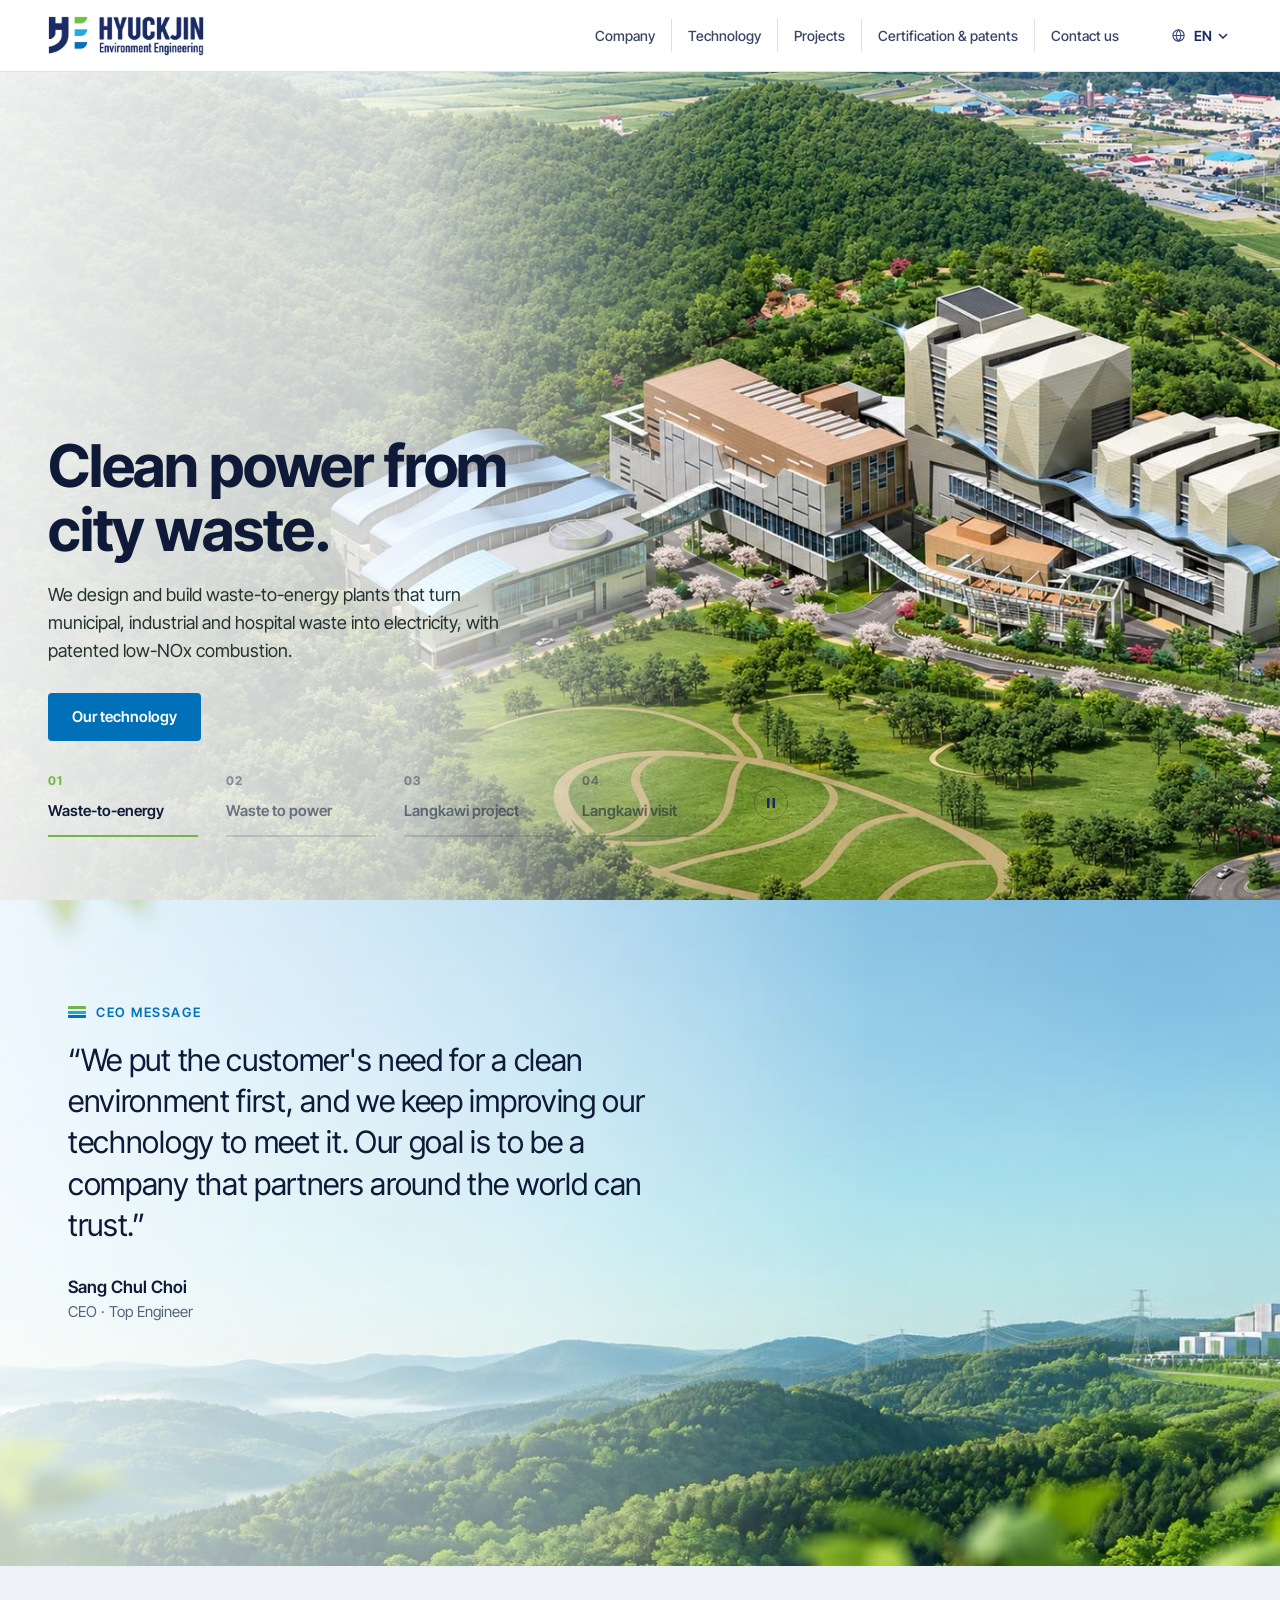
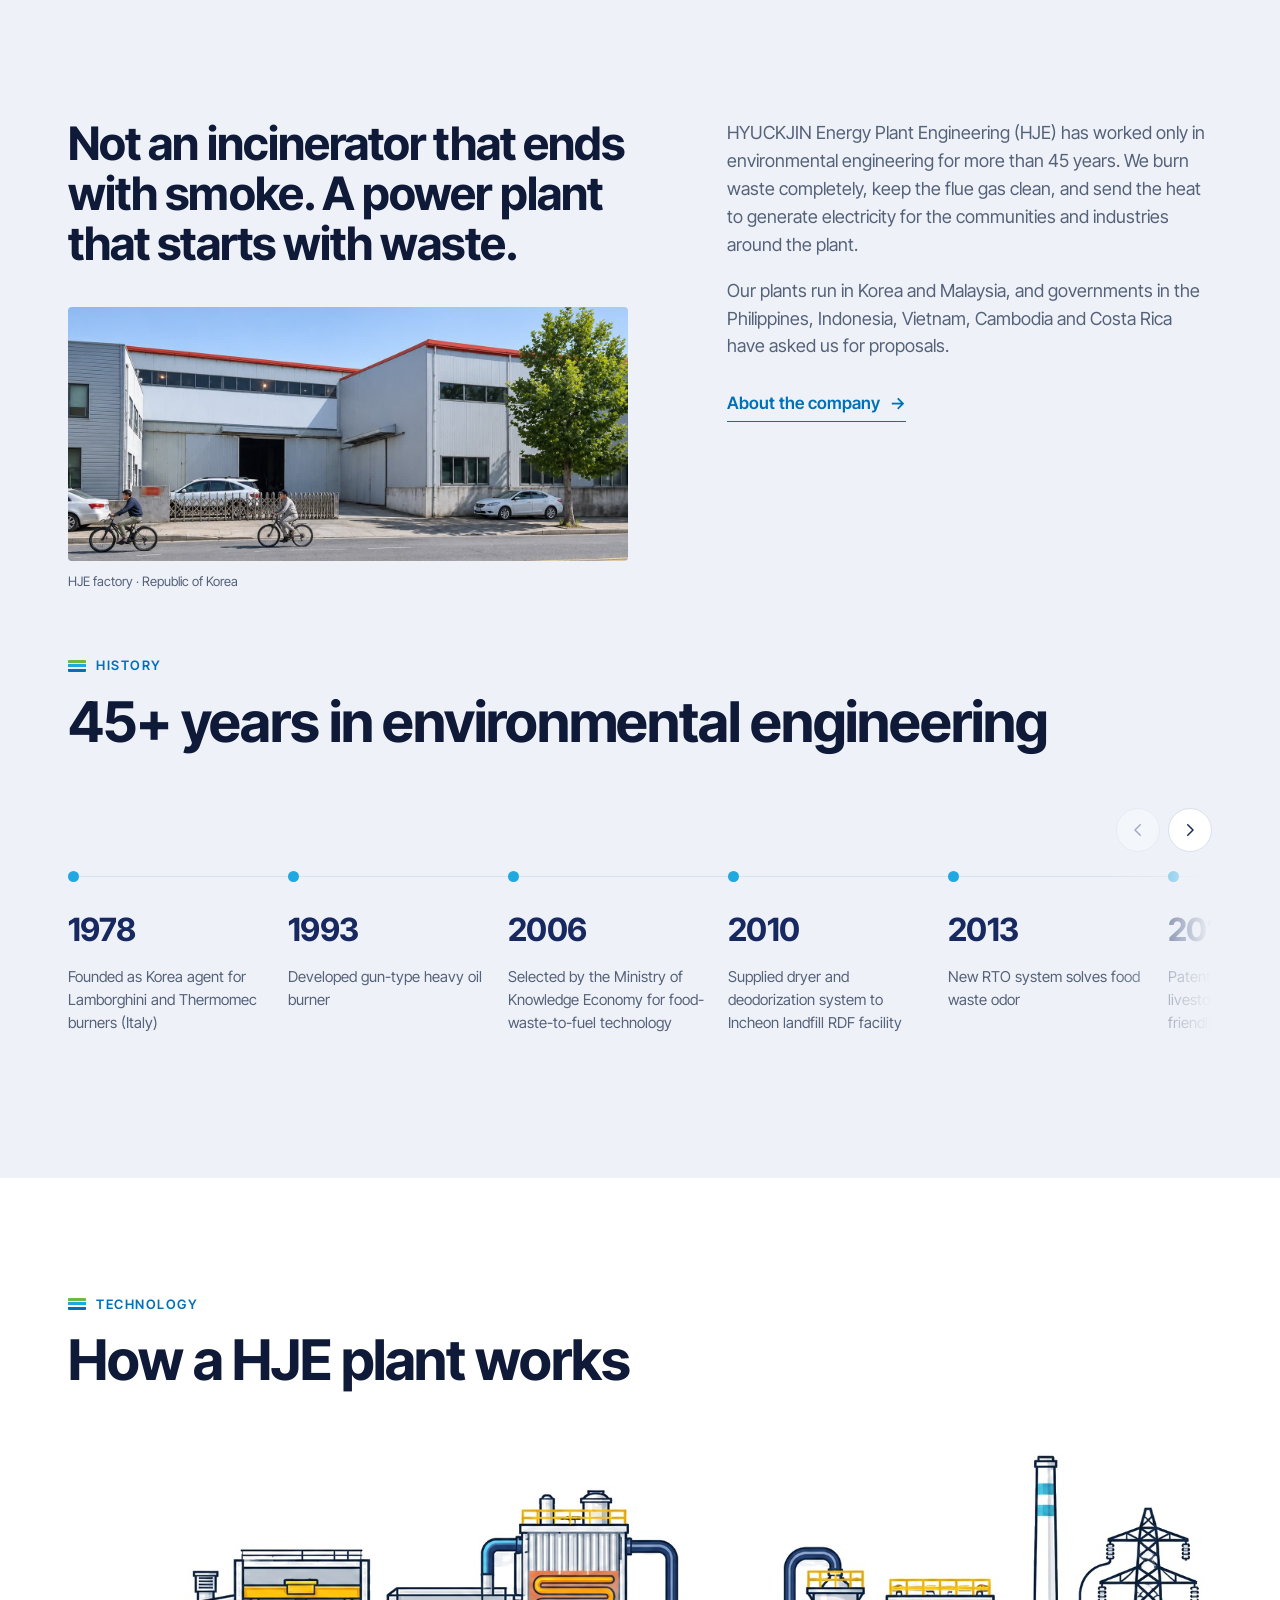
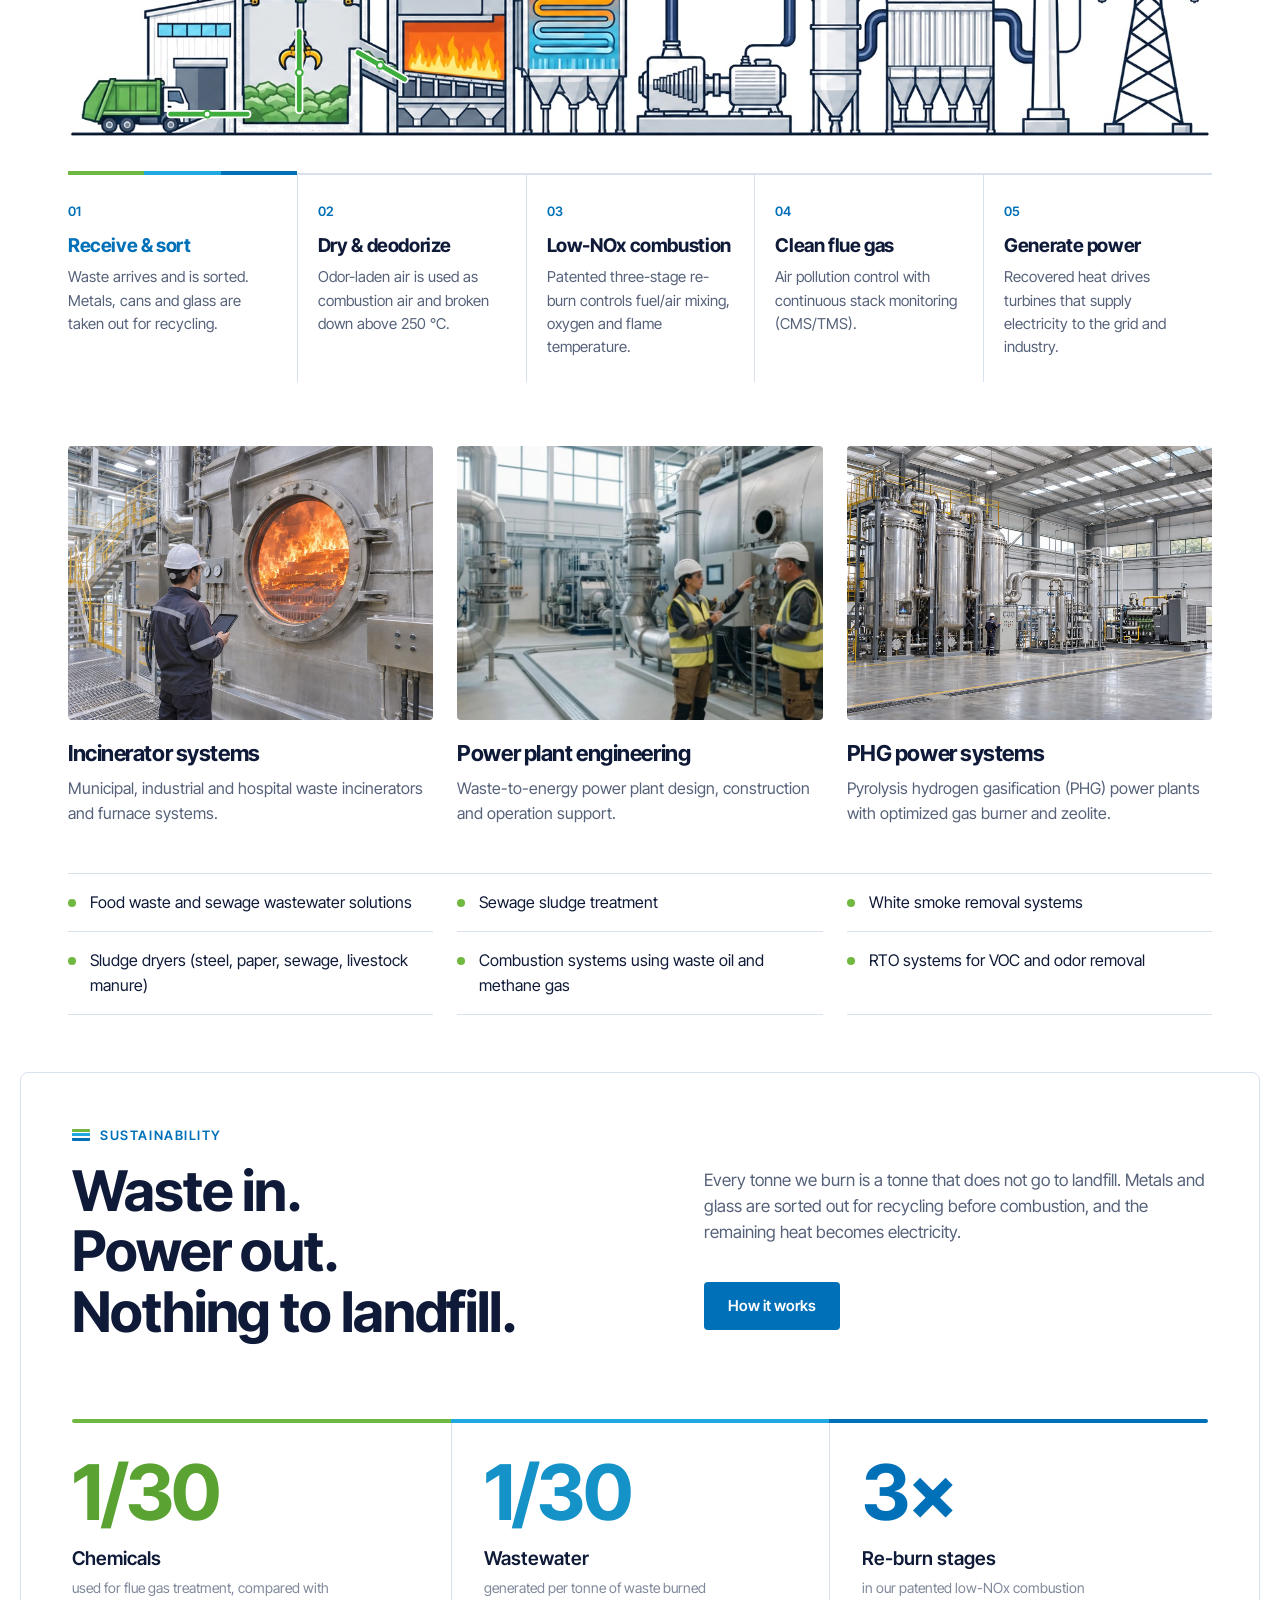
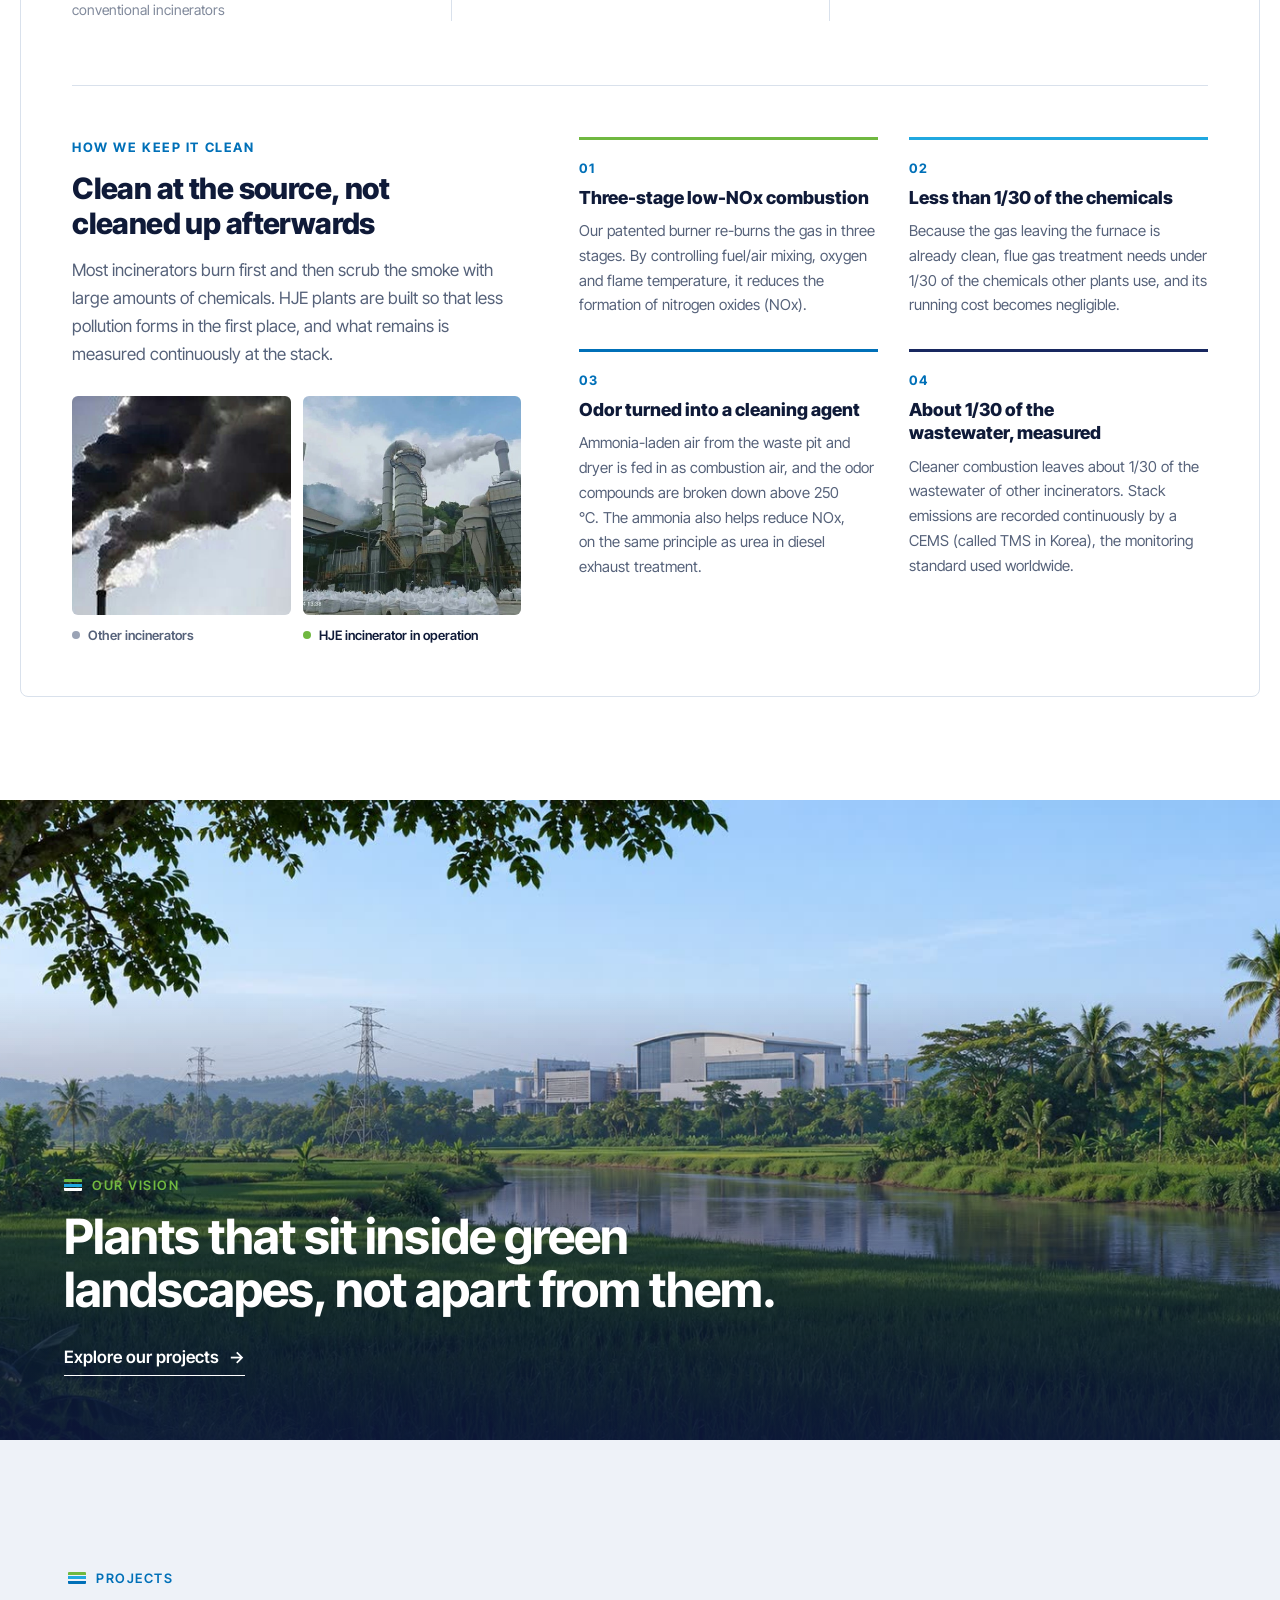
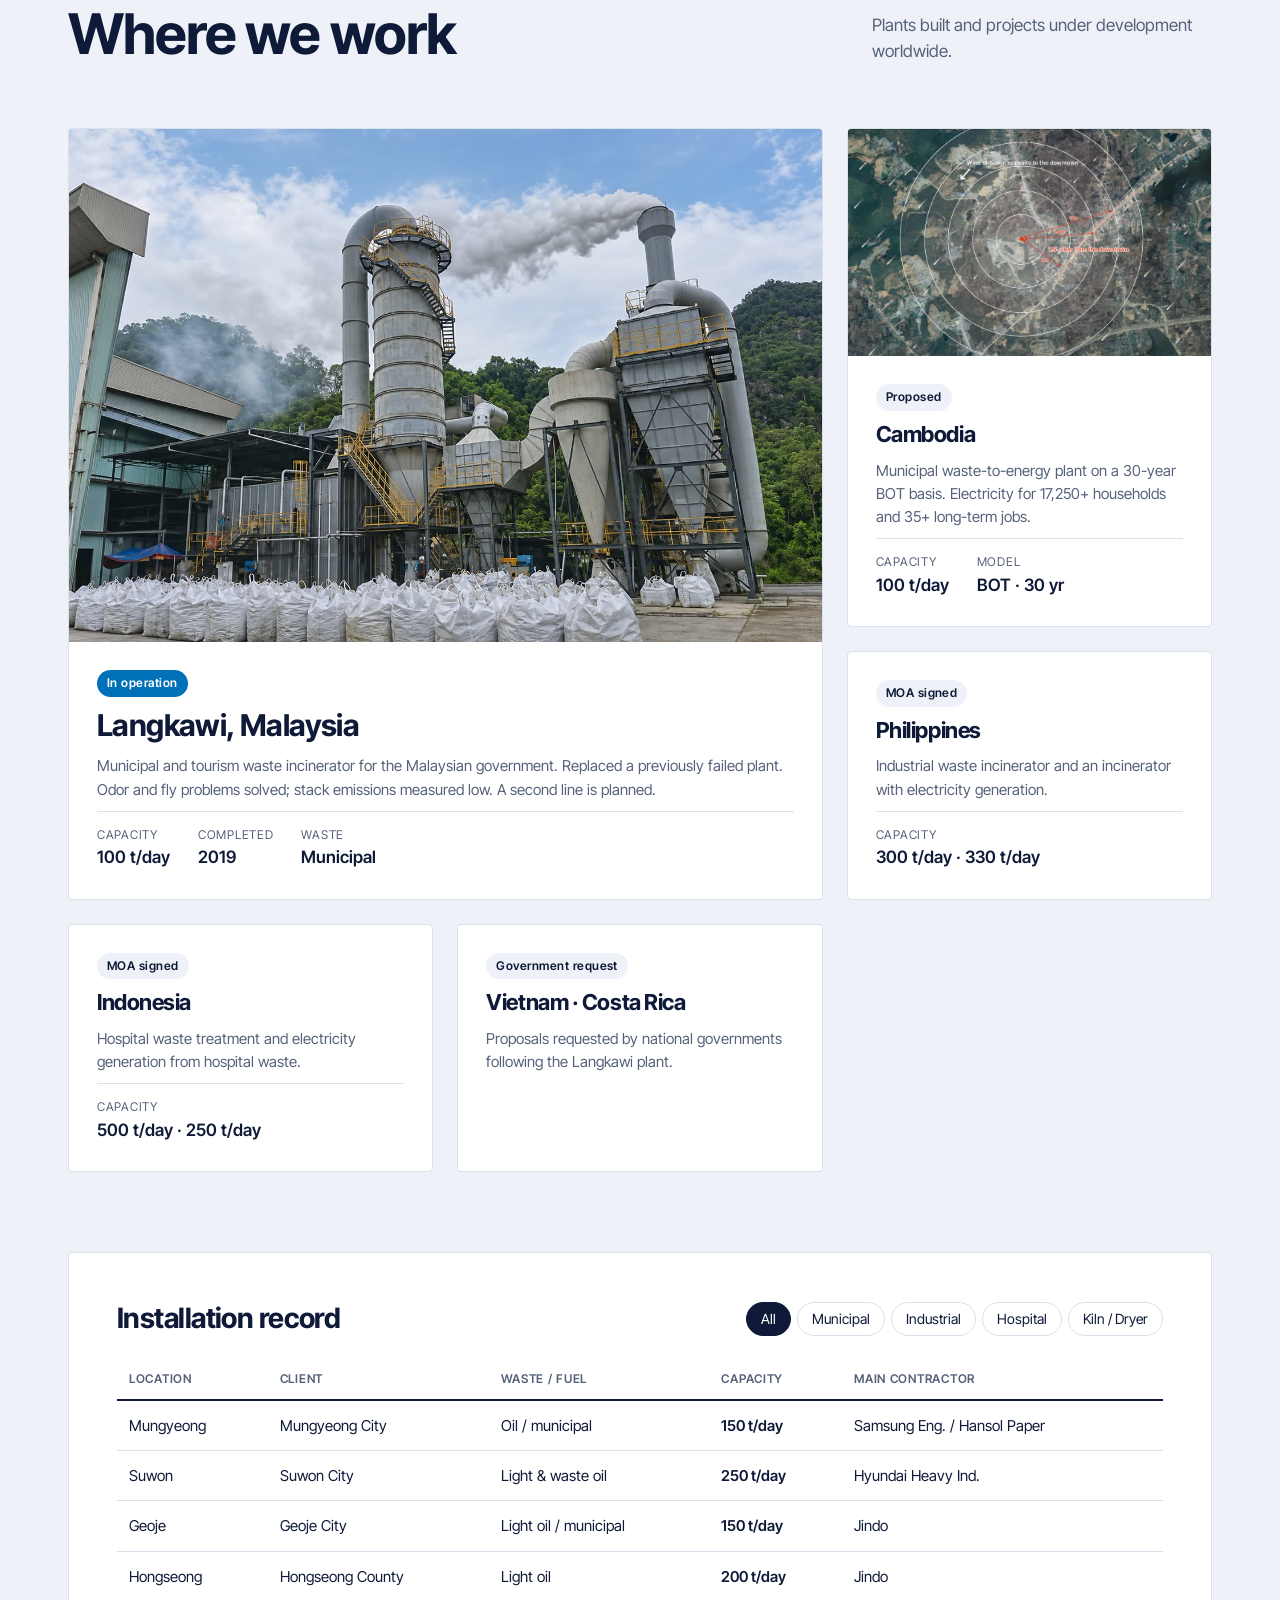
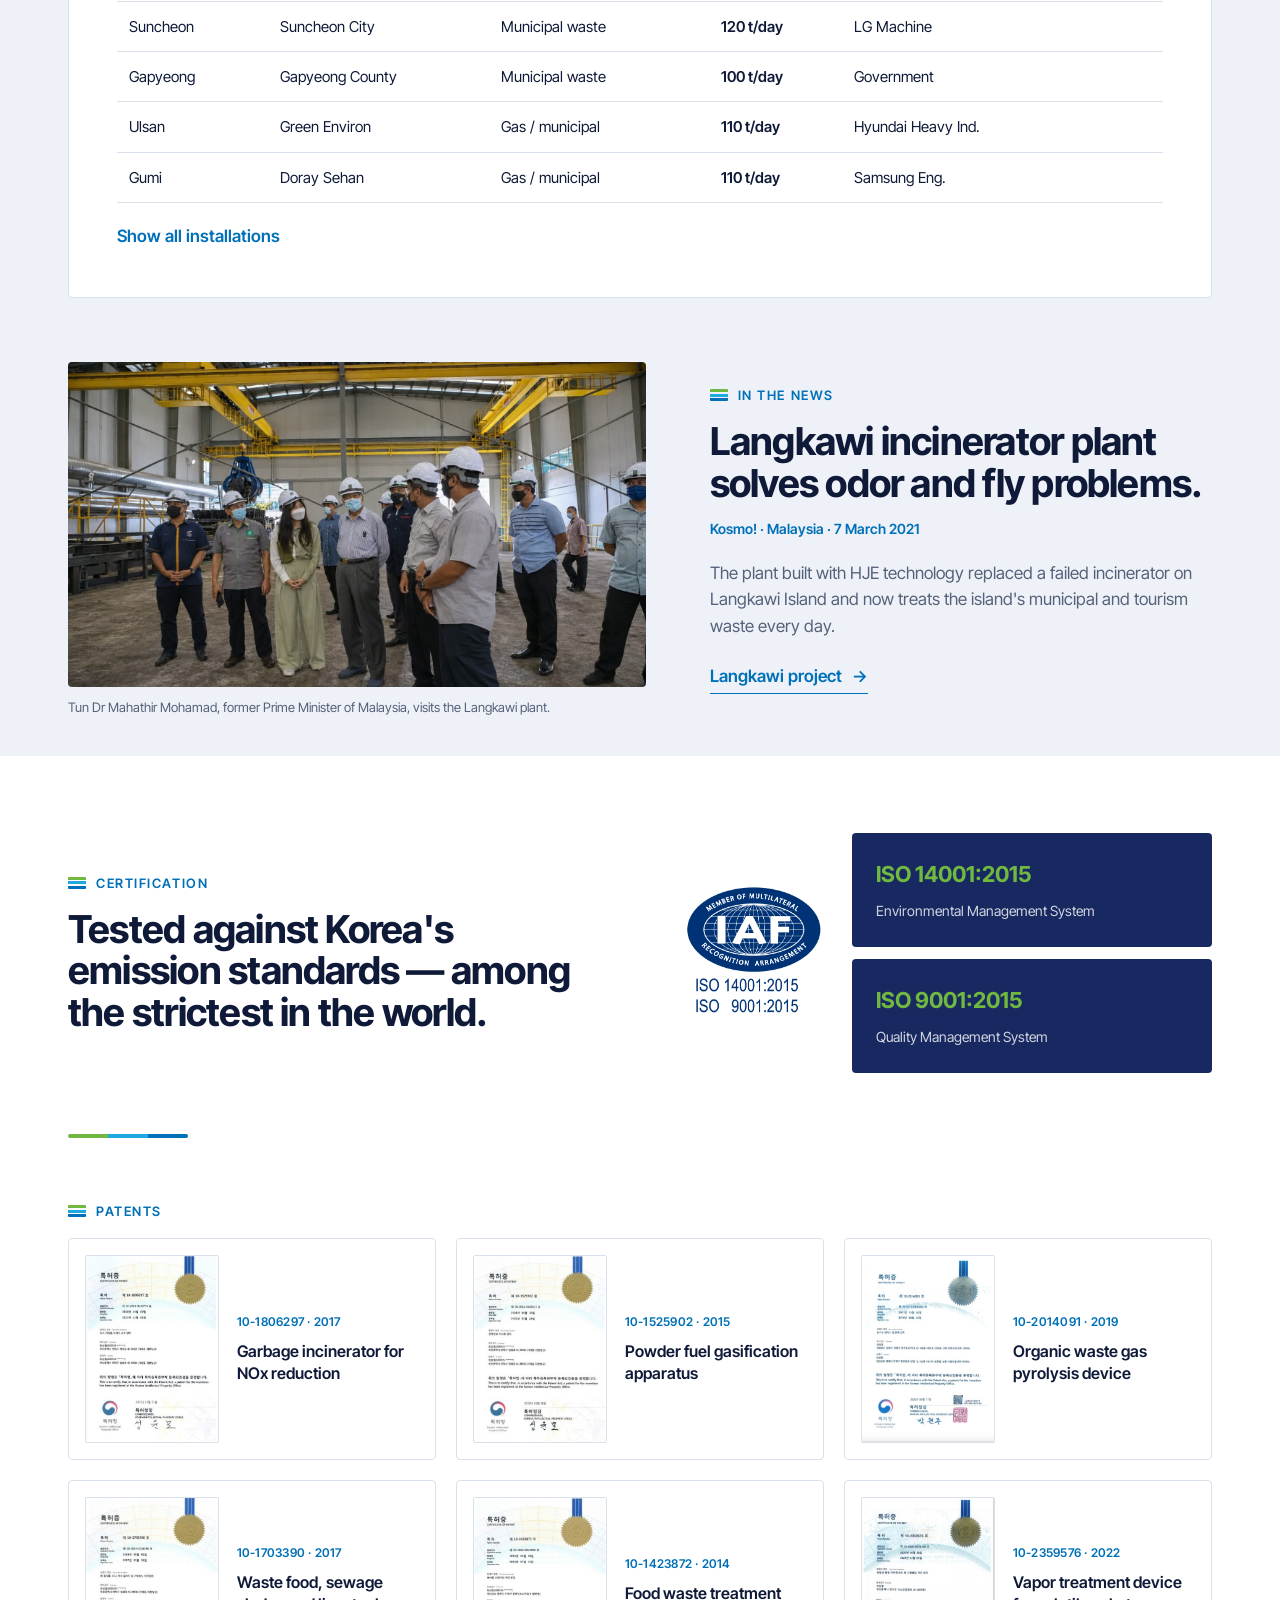
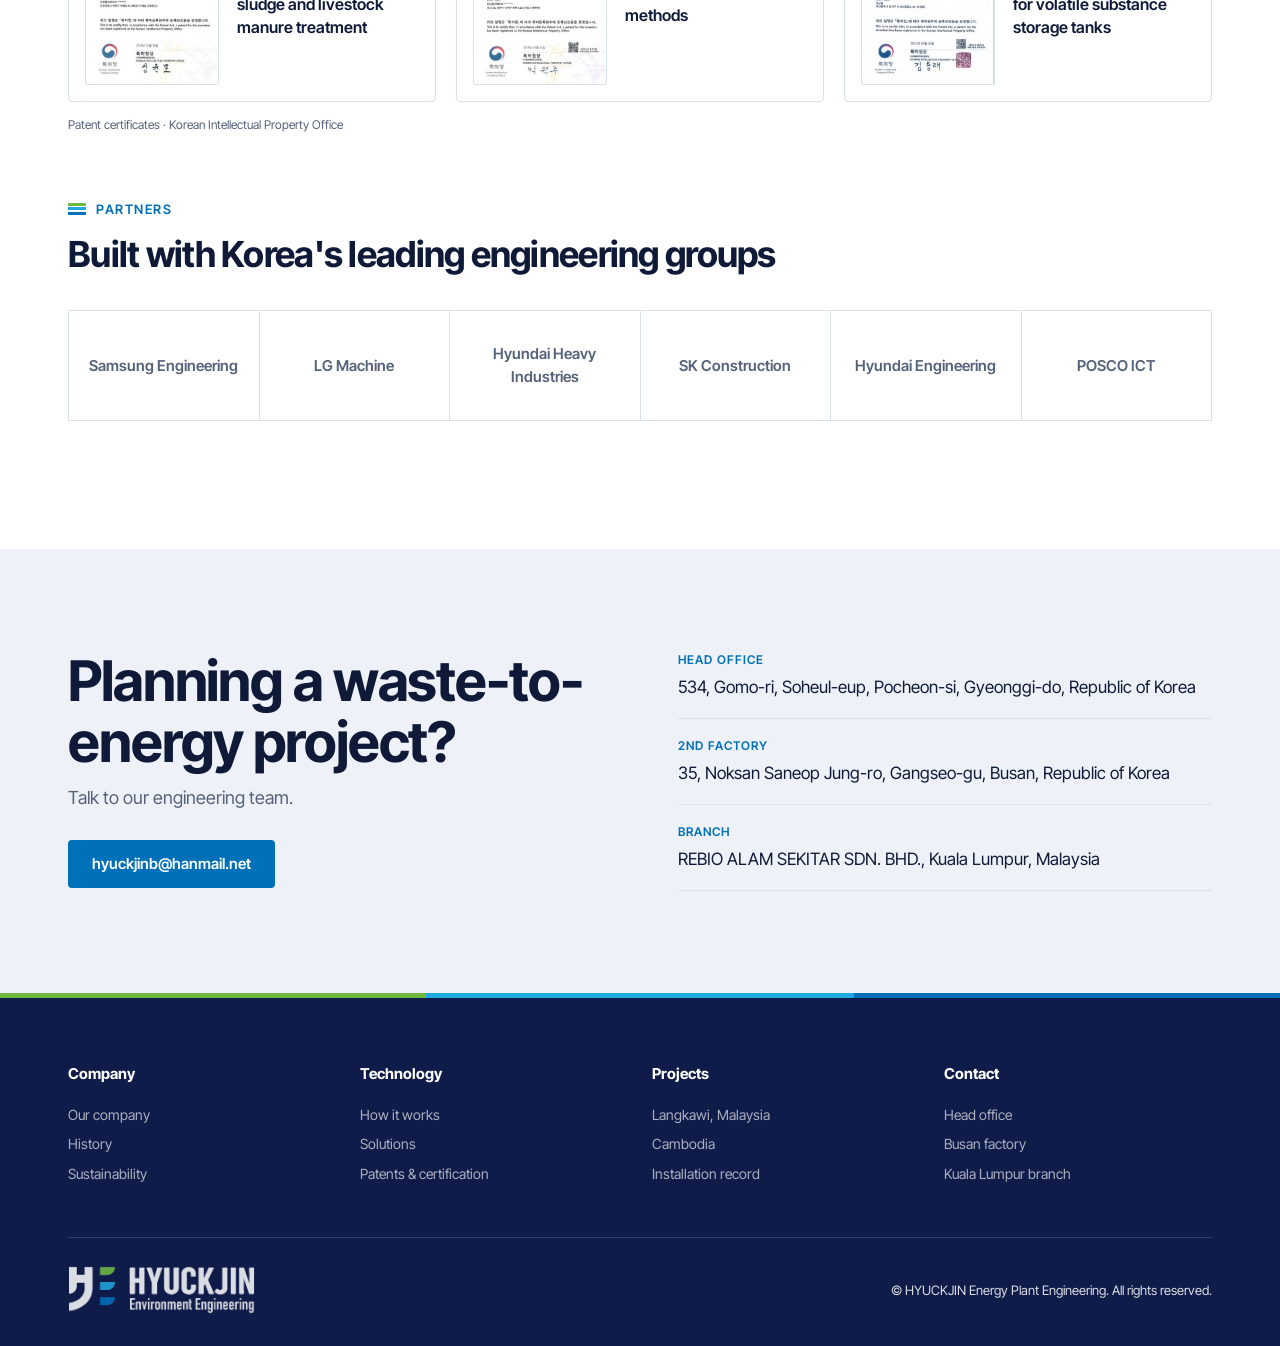
==== commit 63ee3670: "Static plant glows, layered landscape photo; history timeline arrows, edge fade, full dots Co-Author" ====
--- a/index.html
+++ b/index.html
@@ -20,7 +20,7 @@
 <link rel="preconnect" href="https://fonts.googleapis.com">
 <link rel="preconnect" href="https://fonts.gstatic.com" crossorigin>
 <link href="https://fonts.googleapis.com/css2?family=Inter+Tight:wght@400;500;600;700&display=swap" rel="stylesheet">
-<link rel="stylesheet" href="style.css?v=56">
+<link rel="stylesheet" href="style.css?v=57">
 </head>
 <body>
 
@@ -462,6 +462,6 @@
   </div>
 </footer>
 
-<script src="main.js?v=56"></script>
+<script src="main.js?v=57"></script>
 </body>
 </html>
--- a/style.css
+++ b/style.css
@@ -640,3 +640,21 @@
 .patent-card:hover{transform:none}                                                         /* no lift, border/shadow only */
 .reveal,.reveal.in{opacity:1!important;transform:none!important;transition:none!important} /* no fade-in while scrolling */
 img{image-rendering:auto}
+
+/* ---- smoother scrolling over the plant drawing and the big landscape photo ---- */
+.fx-glow.on{animation:none;opacity:.6}            /* glows stay lit instead of pulsing every frame */
+.plant svg{will-change:transform}                  /* drawing on its own layer */
+.feature::before{will-change:transform;transform:translateZ(0)!important;backface-visibility:hidden}
+
+/* ---- history timeline: full dots, arrows, edge fade ---- */
+.timeline{padding-top:8px;scroll-behavior:smooth}
+.tl-box{position:relative}
+.tl-box::after{content:"";position:absolute;top:0;right:0;bottom:16px;width:clamp(48px,8vw,120px);pointer-events:none;
+  background:linear-gradient(90deg,rgba(238,242,248,0),var(--band));transition:opacity .25s}
+.tl-box.at-end::after{opacity:0}
+.tl-nav{display:flex;gap:8px;justify-content:flex-end;margin:-8px 0 16px}
+.tl-nav button{width:44px;height:44px;border-radius:50%;border:1px solid var(--line);background:#fff;color:var(--navy);
+  display:grid;place-items:center;cursor:pointer;transition:background .2s,color .2s,border-color .2s,opacity .2s}
+.tl-nav button:hover:not(:disabled){background:var(--navy);color:#fff;border-color:var(--navy)}
+.tl-nav button:disabled{opacity:.35;cursor:default}
+.tl-nav svg{width:18px;height:18px}
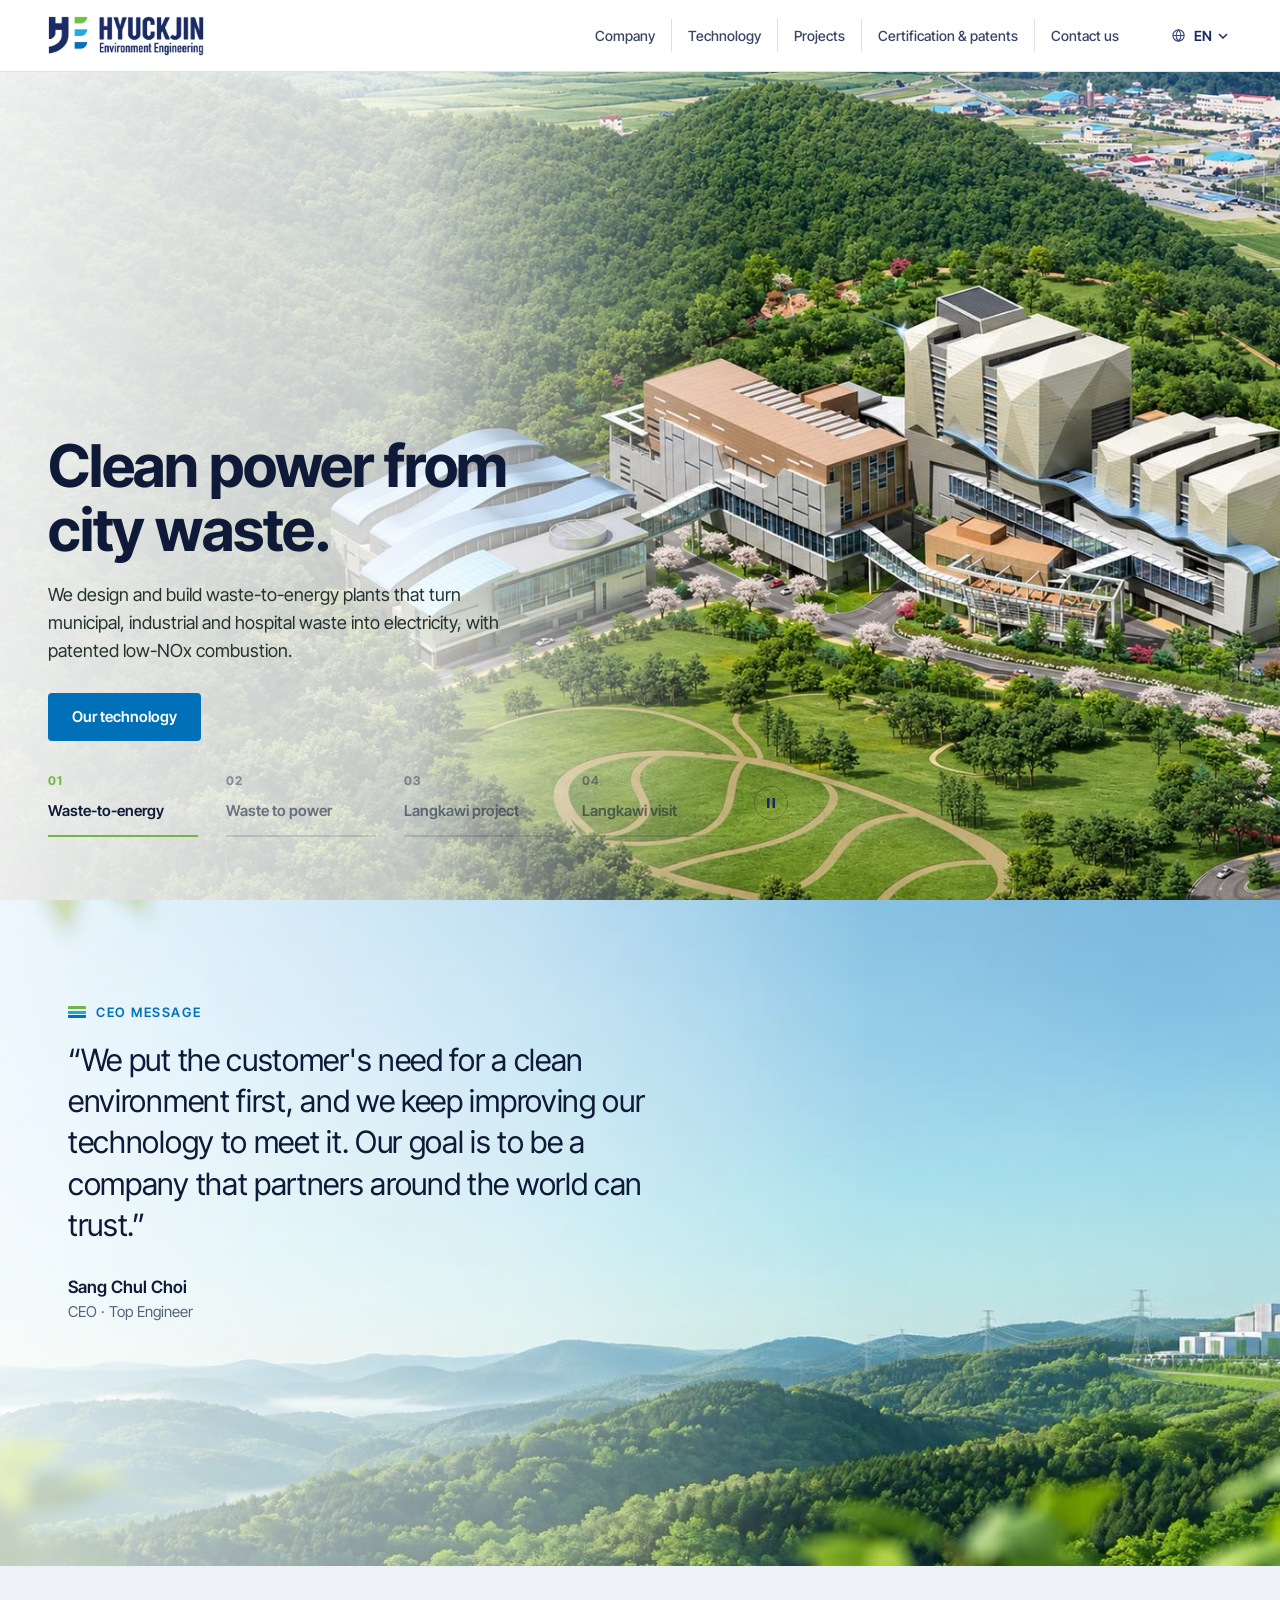
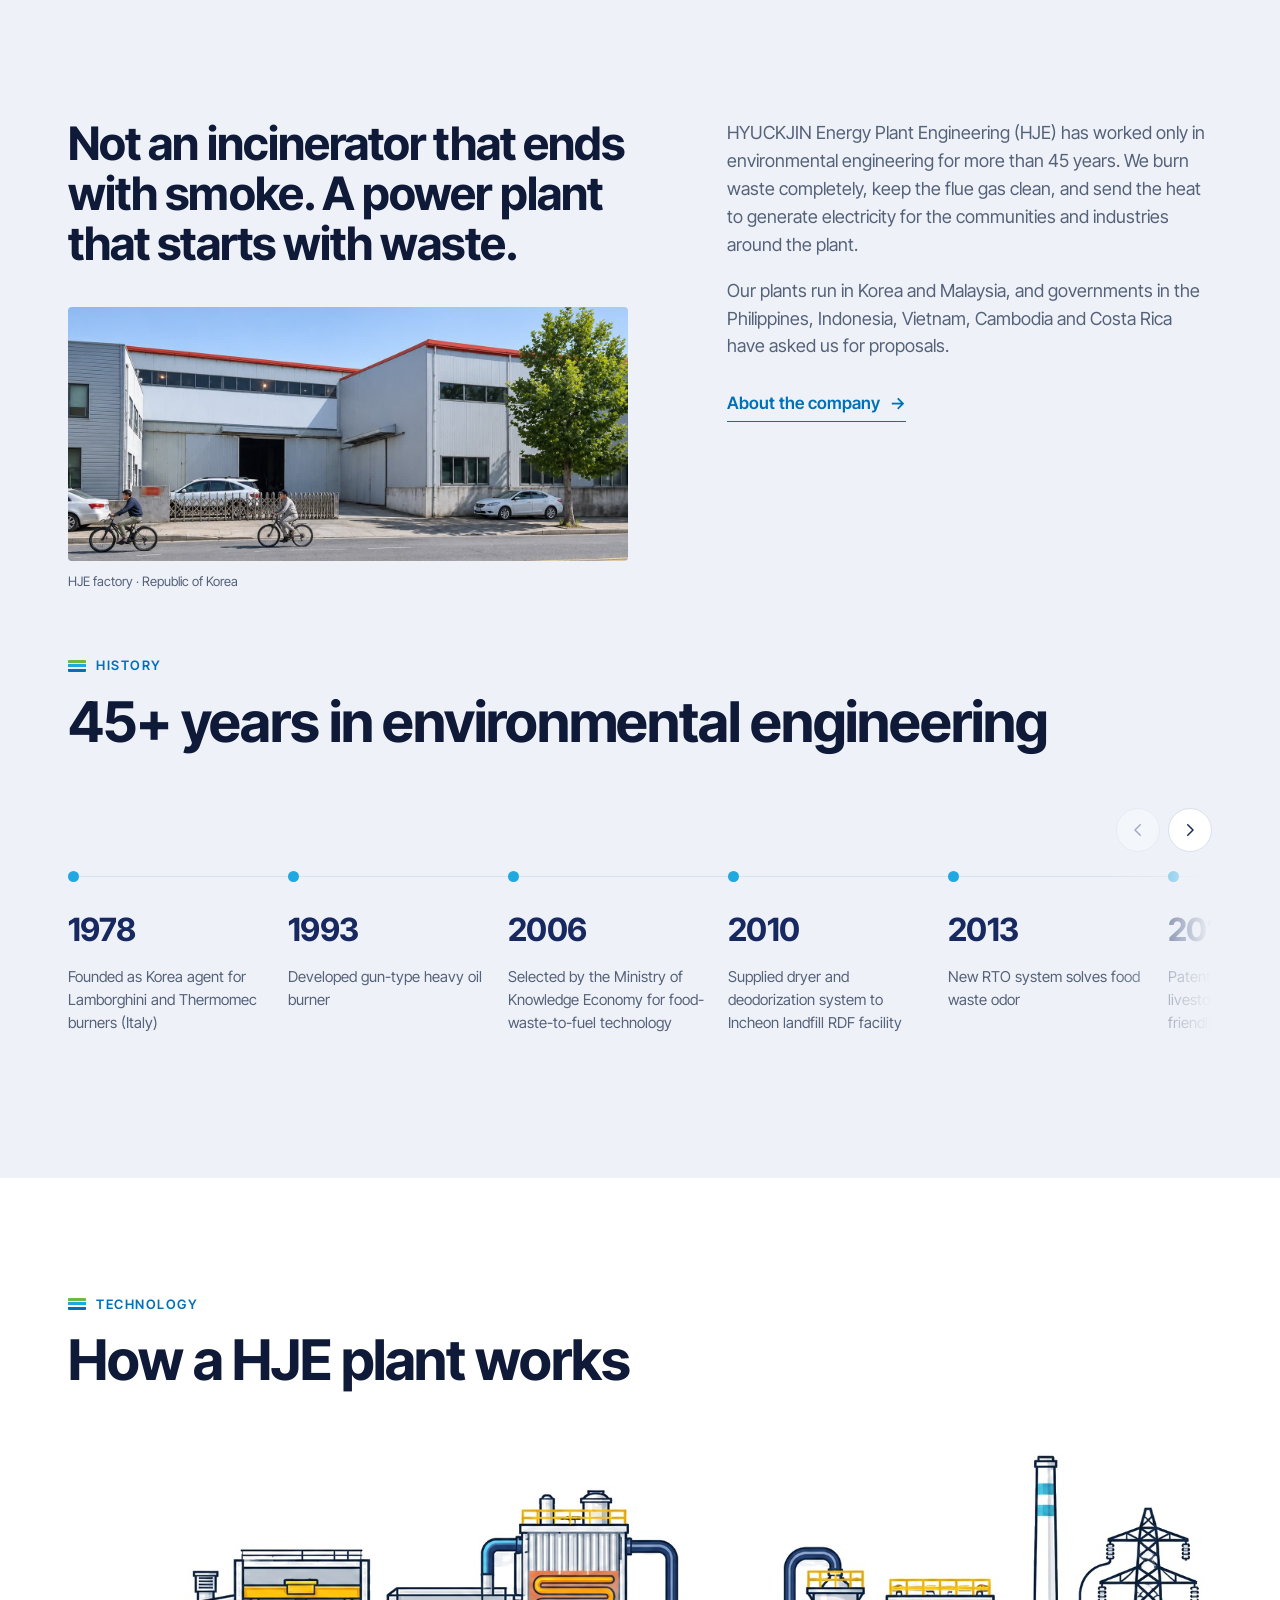
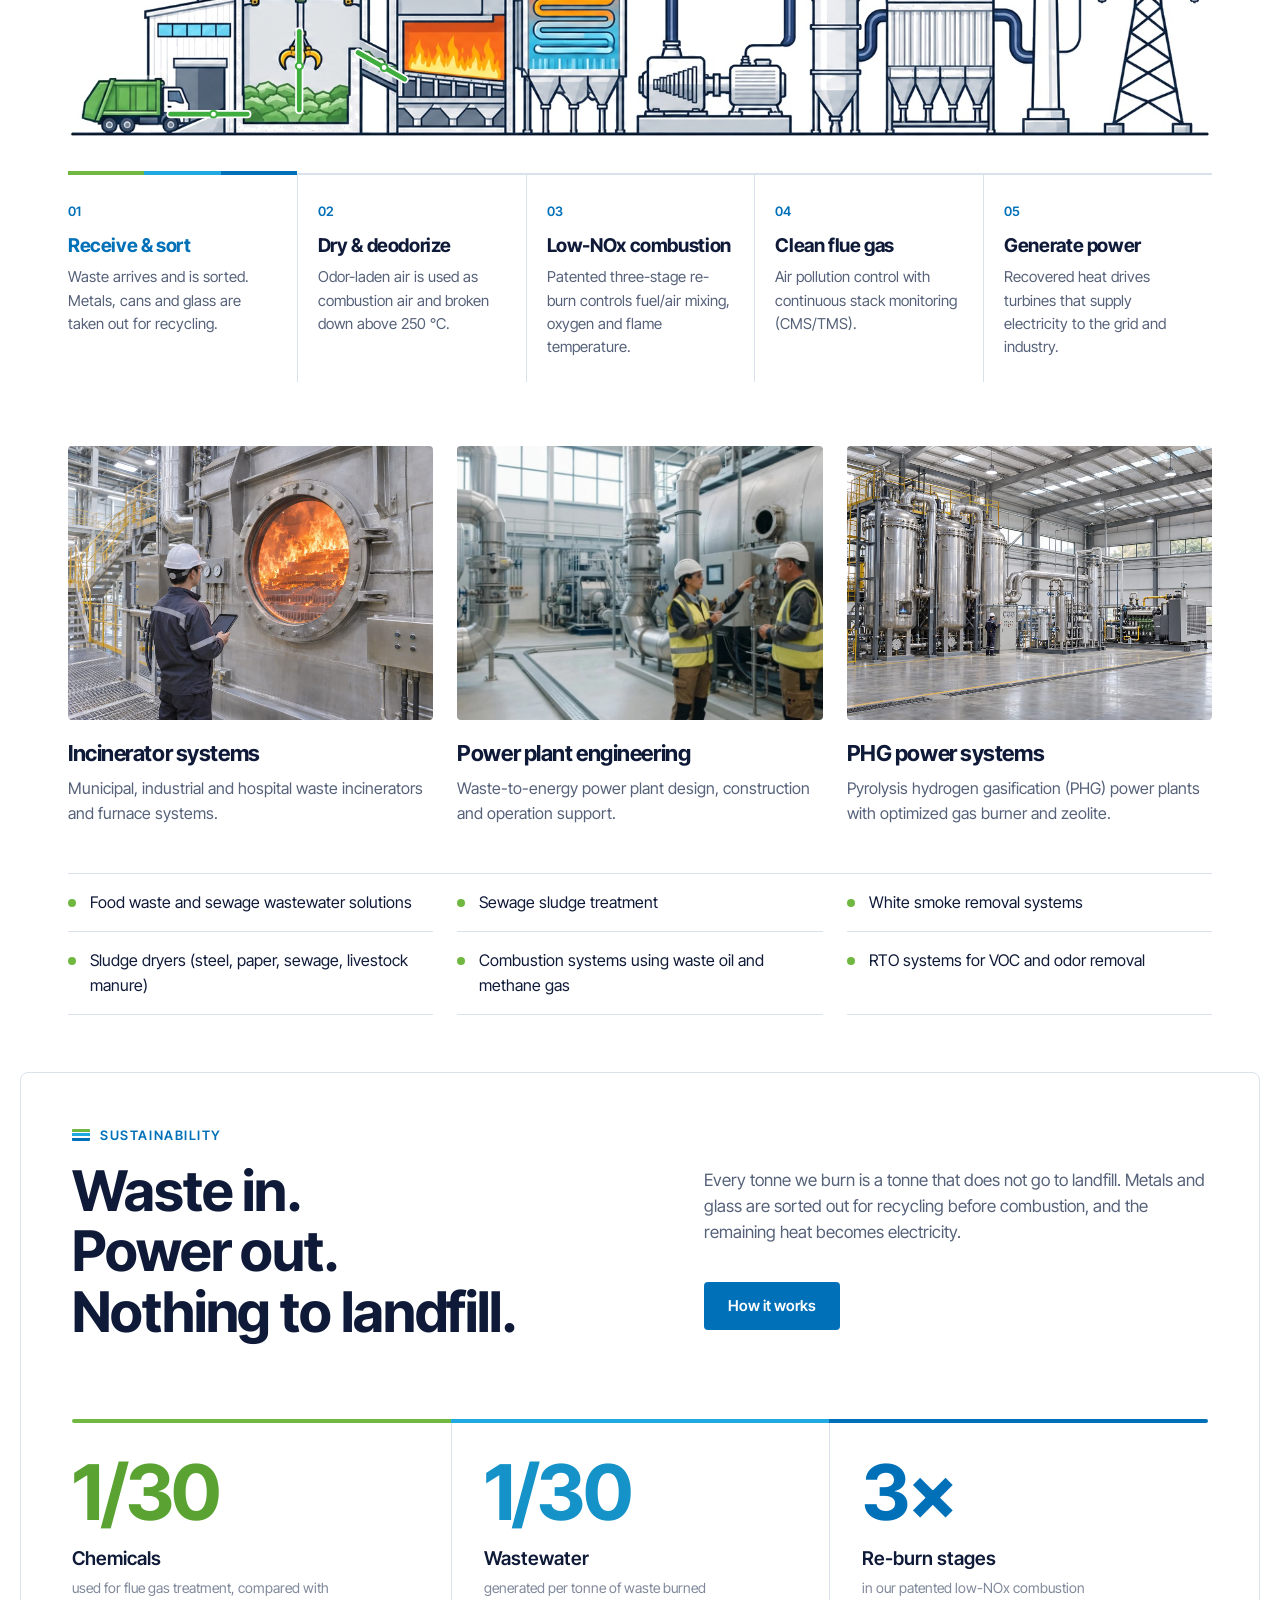
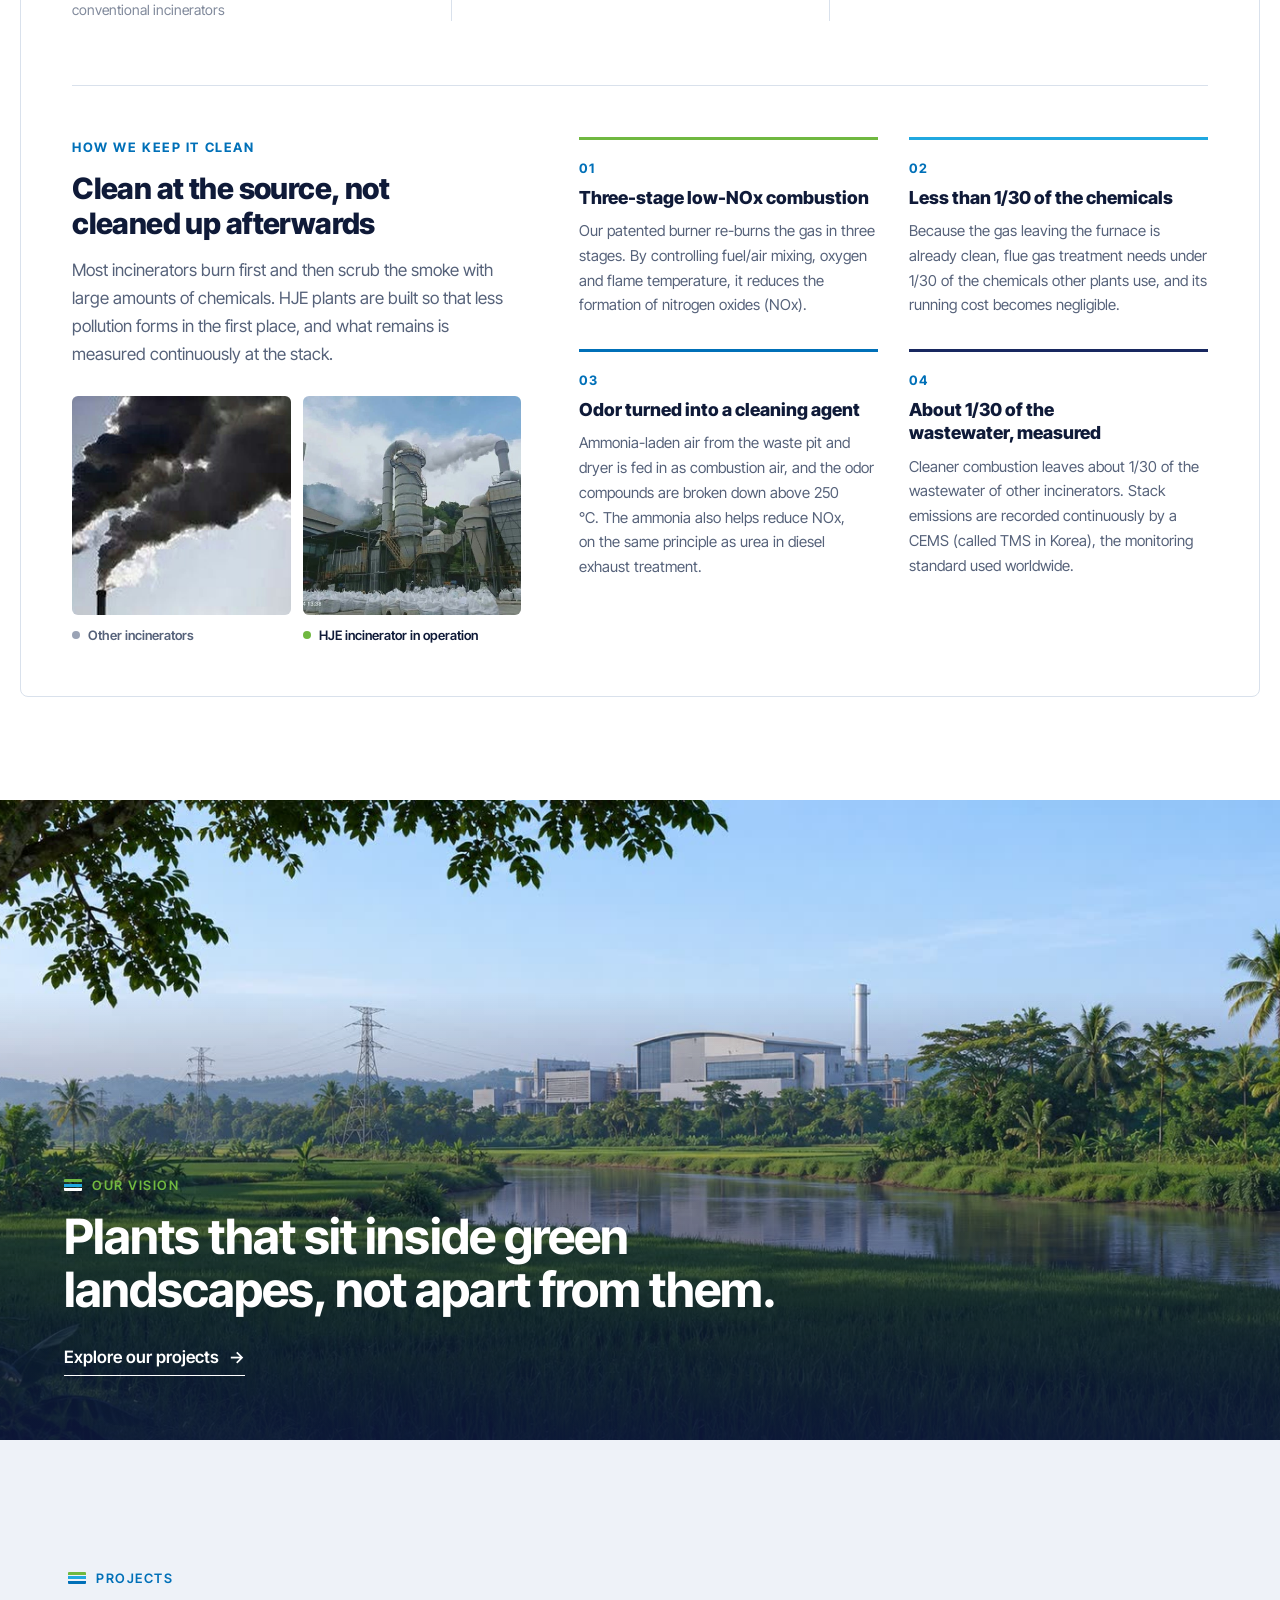
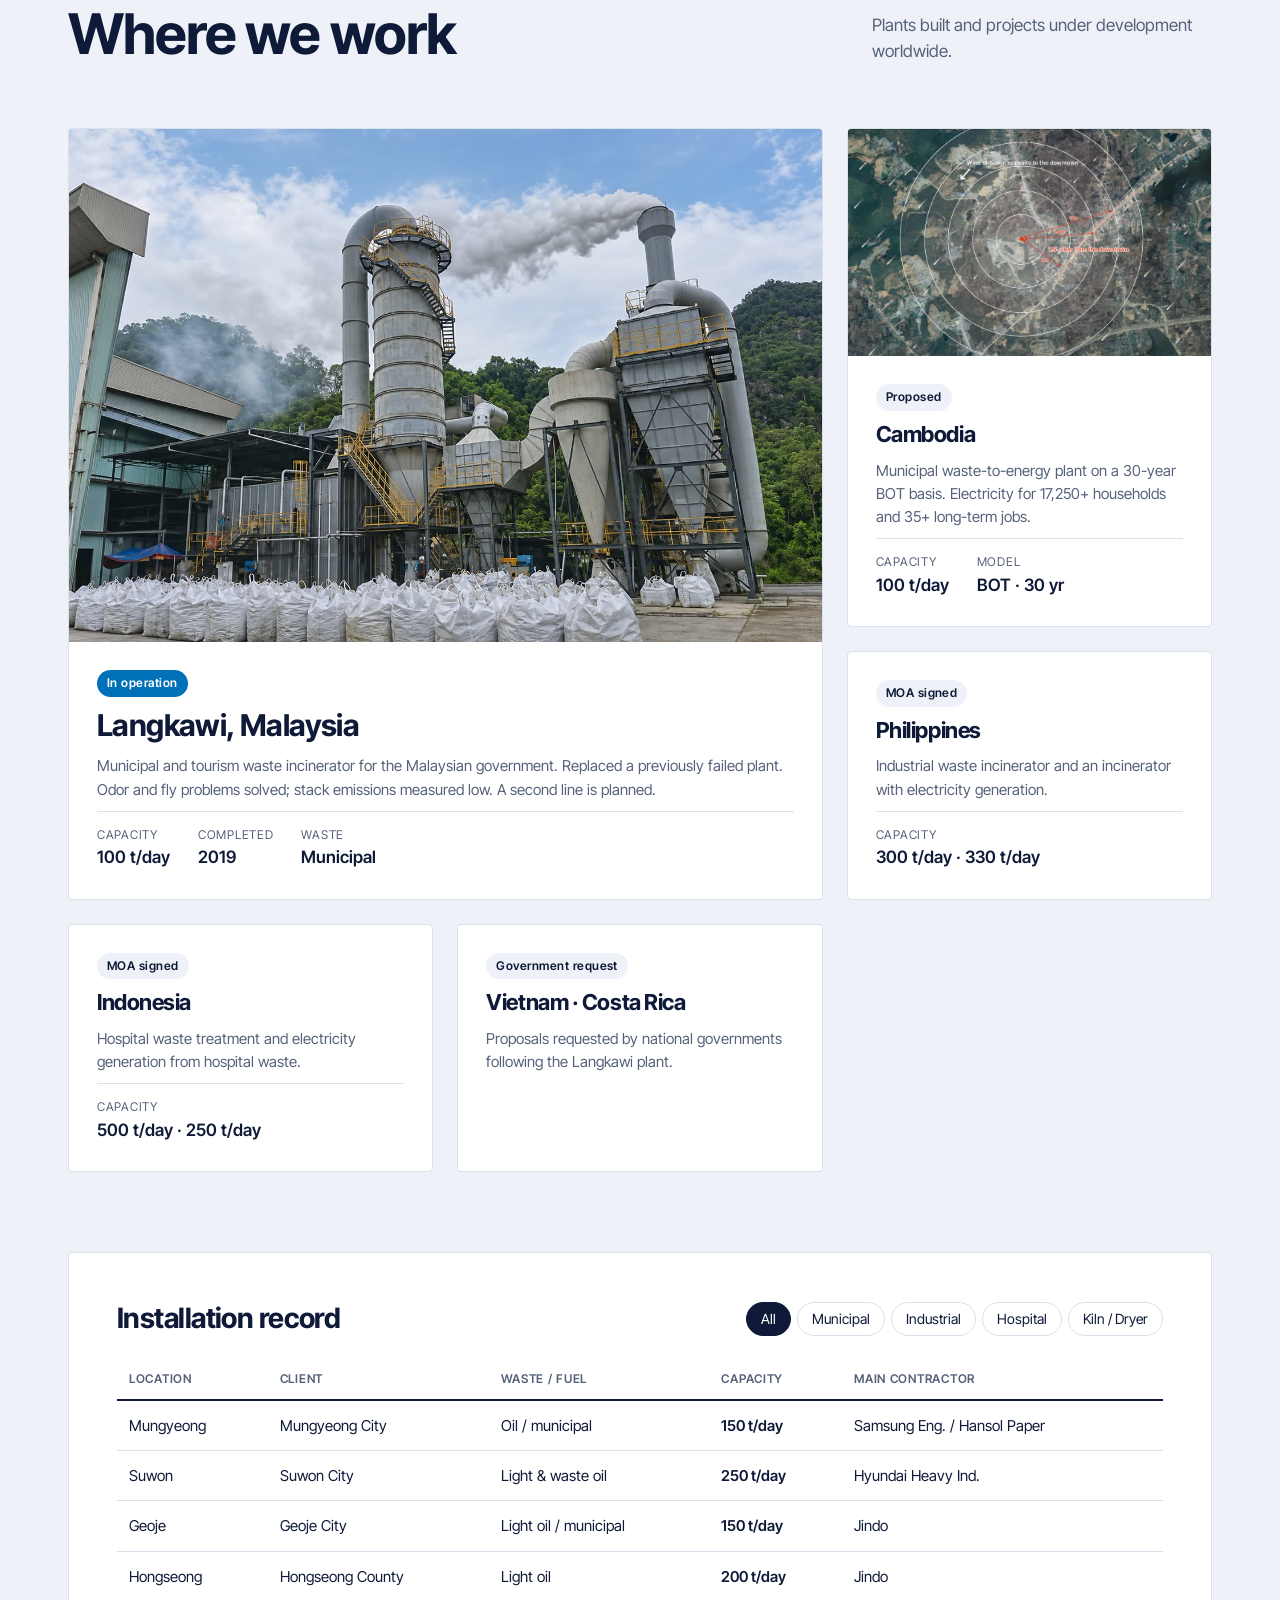
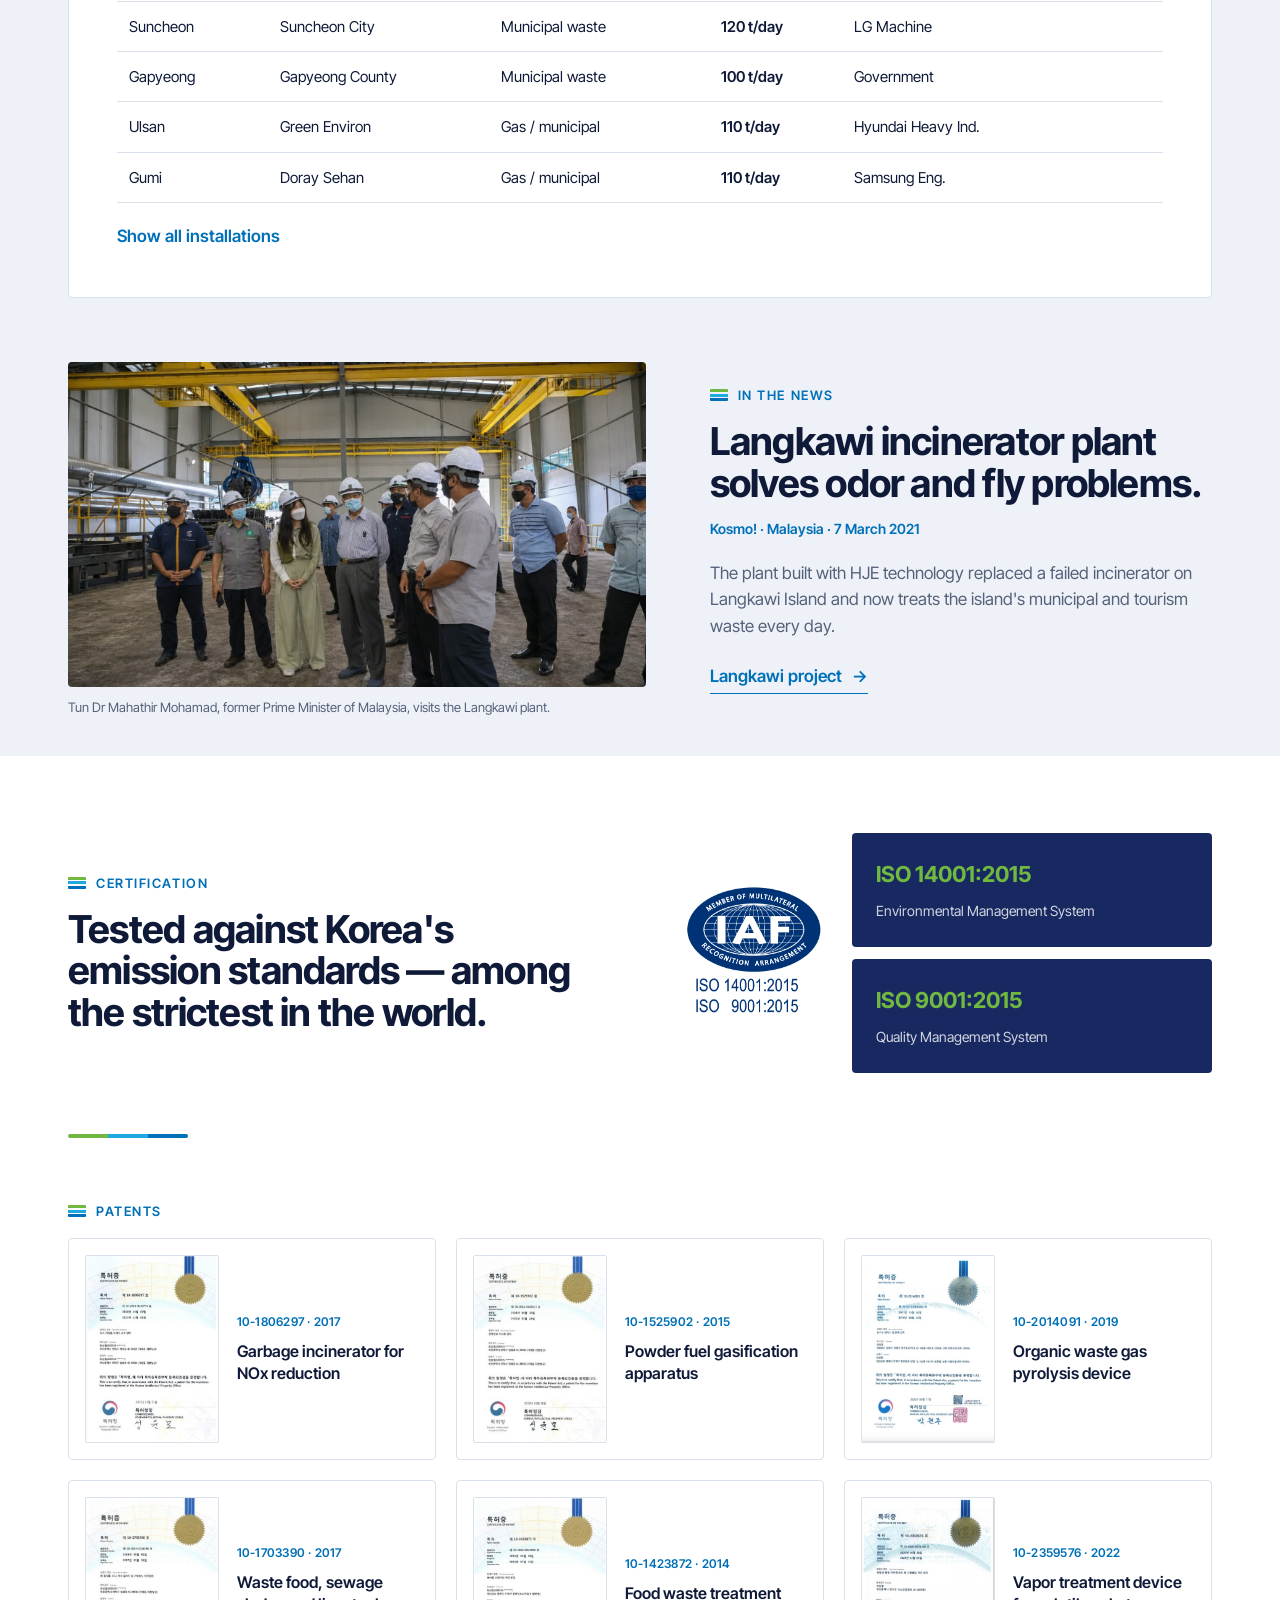
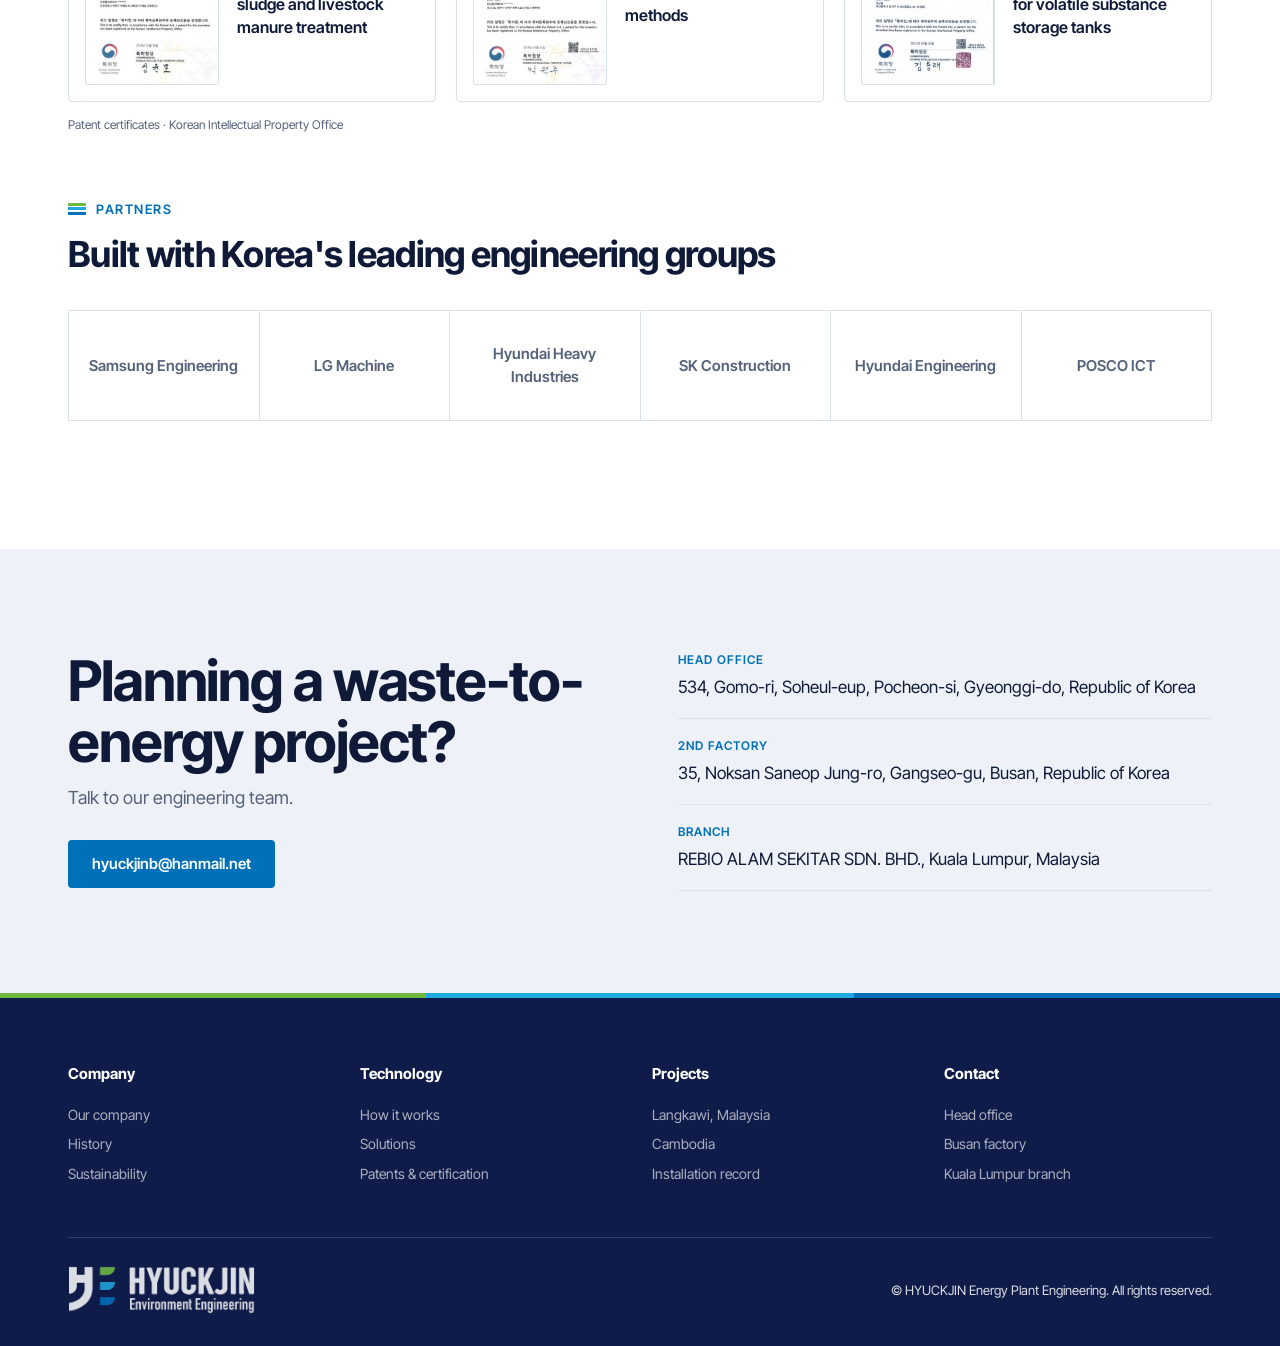
==== commit 926decfb: "Phone: keep power plant in CEO background; menu links land at a consistent height Co-Authored-By: Cl" ====
--- a/index.html
+++ b/index.html
@@ -20,7 +20,7 @@
 <link rel="preconnect" href="https://fonts.googleapis.com">
 <link rel="preconnect" href="https://fonts.gstatic.com" crossorigin>
 <link href="https://fonts.googleapis.com/css2?family=Inter+Tight:wght@400;500;600;700&display=swap" rel="stylesheet">
-<link rel="stylesheet" href="style.css?v=57">
+<link rel="stylesheet" href="style.css?v=58">
 </head>
 <body>
 
@@ -462,6 +462,6 @@
   </div>
 </footer>
 
-<script src="main.js?v=57"></script>
+<script src="main.js?v=58"></script>
 </body>
 </html>
--- a/style.css
+++ b/style.css
@@ -658,3 +658,7 @@
 .tl-nav button:hover:not(:disabled){background:var(--navy);color:#fff;border-color:var(--navy)}
 .tl-nav button:disabled{opacity:.35;cursor:default}
 .tl-nav svg{width:18px;height:18px}
+
+/* CEO background on narrow screens: keep the power plant (right side of the image) in view */
+@media (max-width:1080px){.ceo{background-position:84% 62%}}
+@media (max-width:760px){.ceo{background-position:89% 64%}}
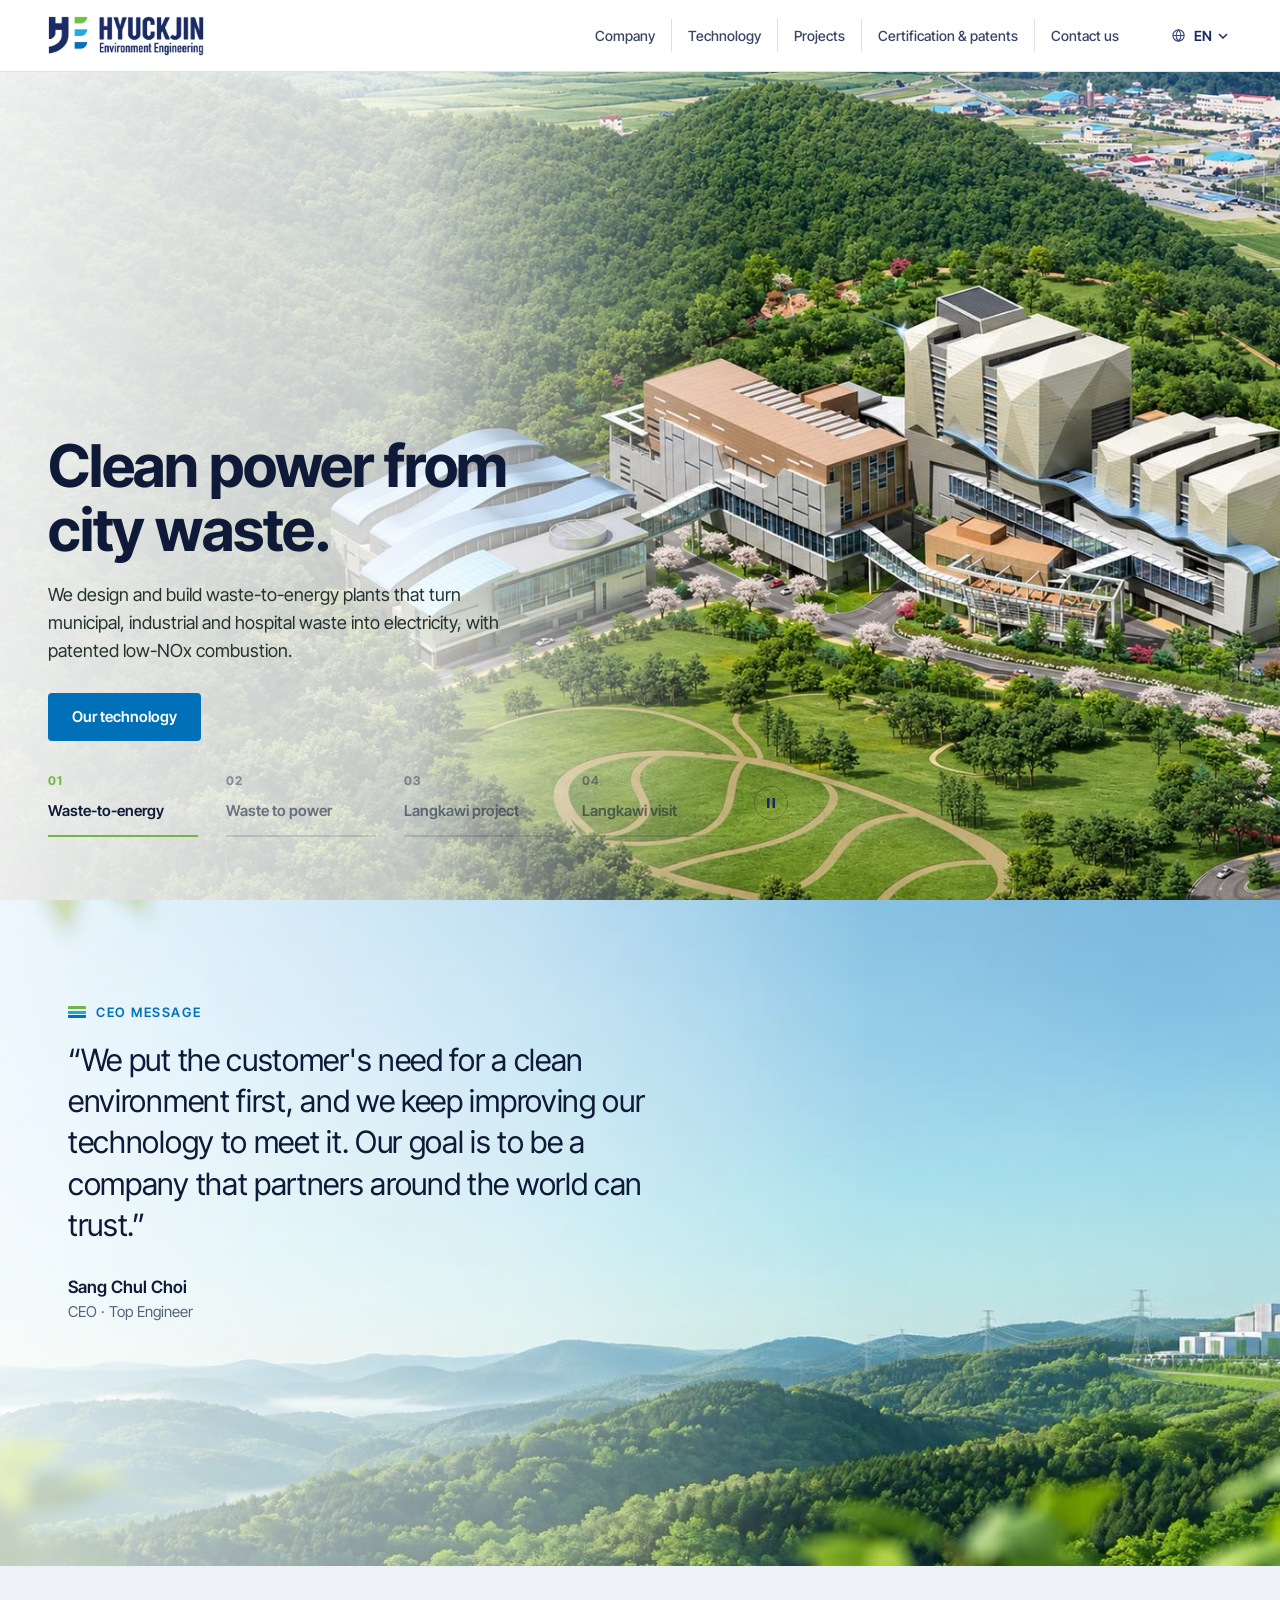
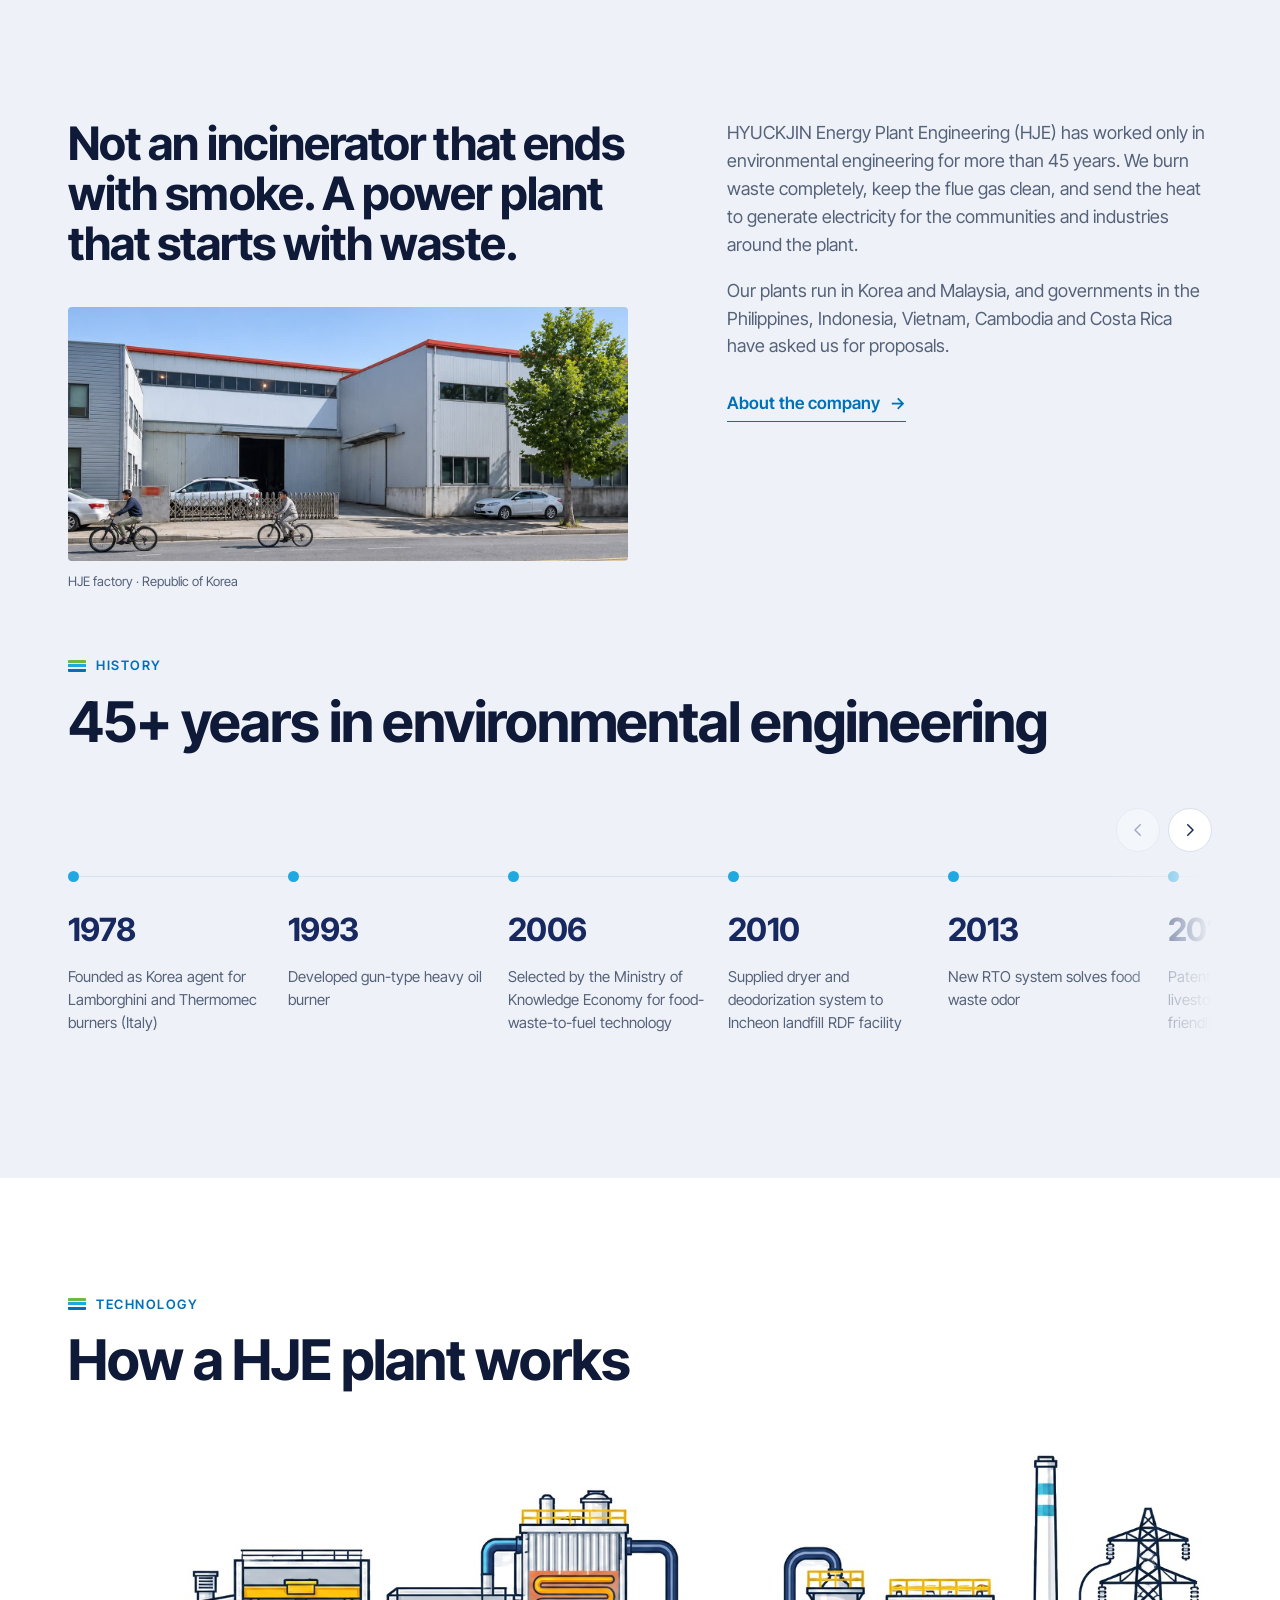
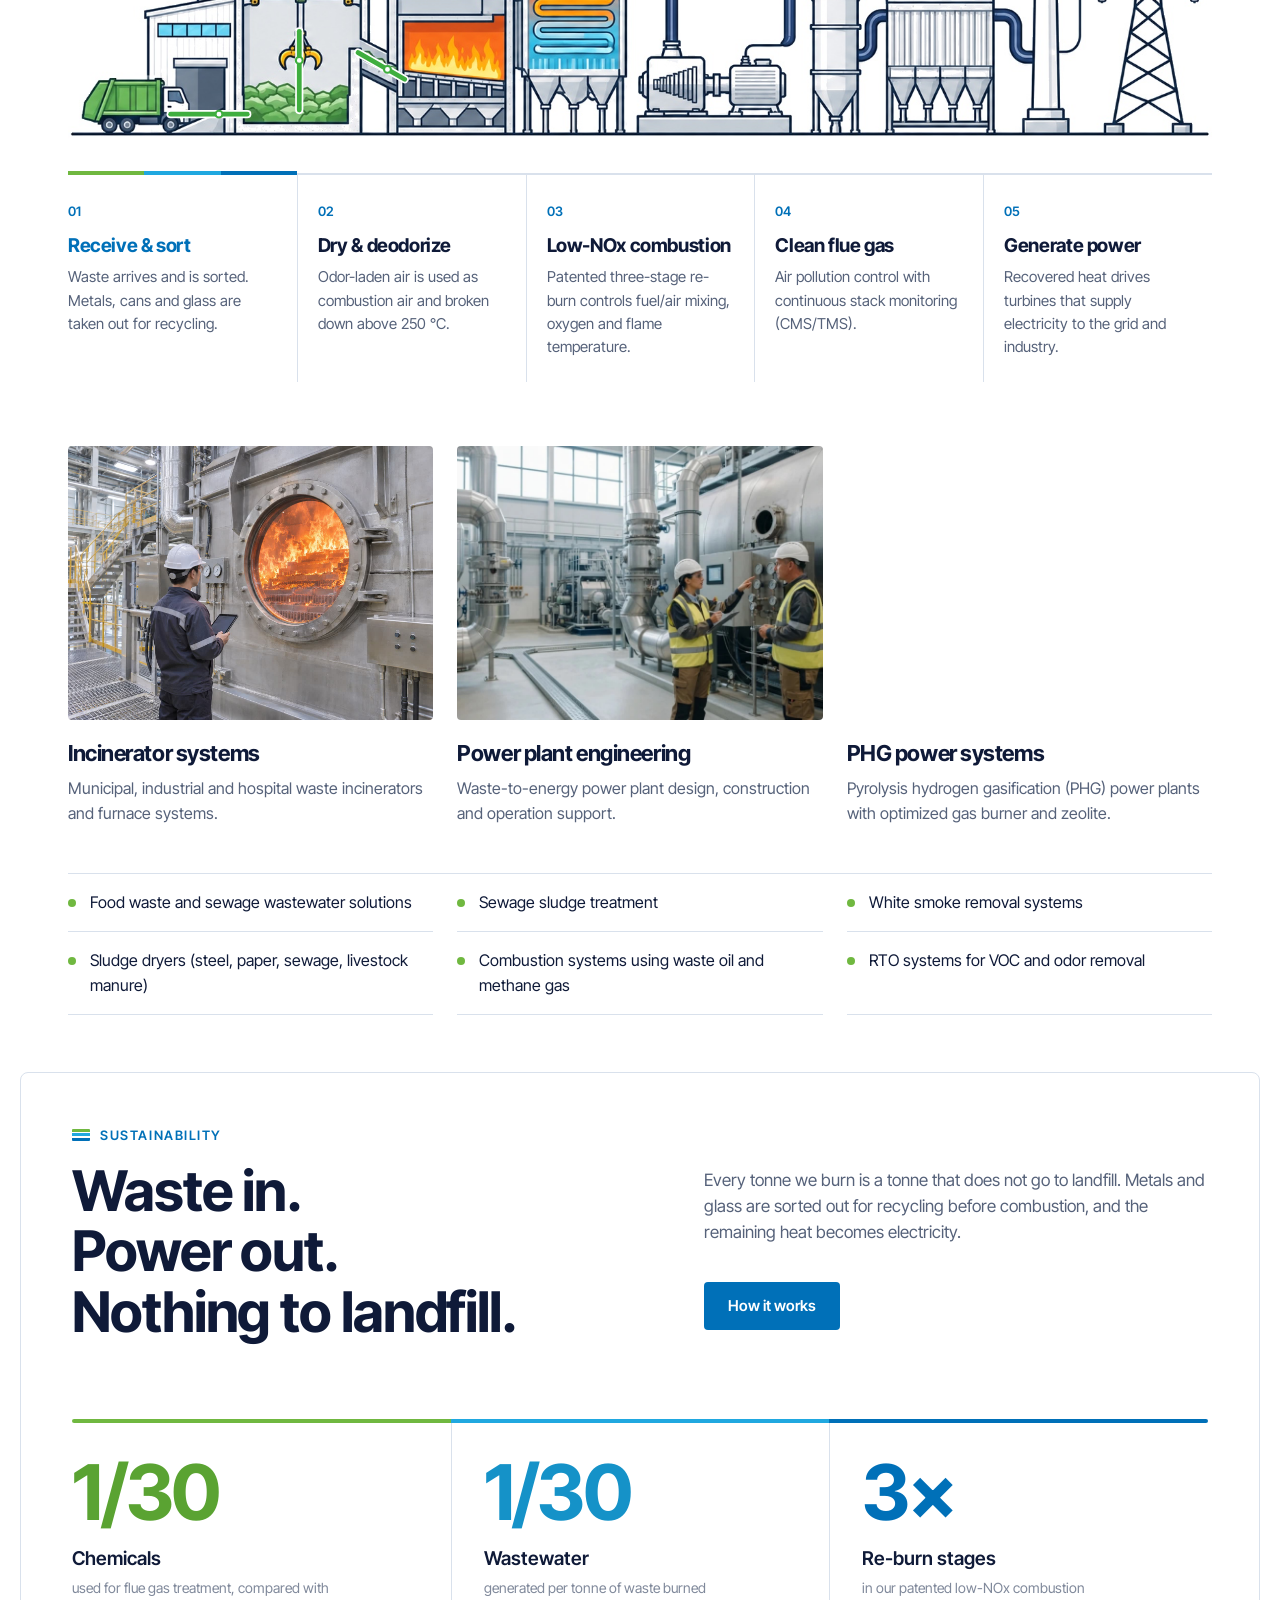
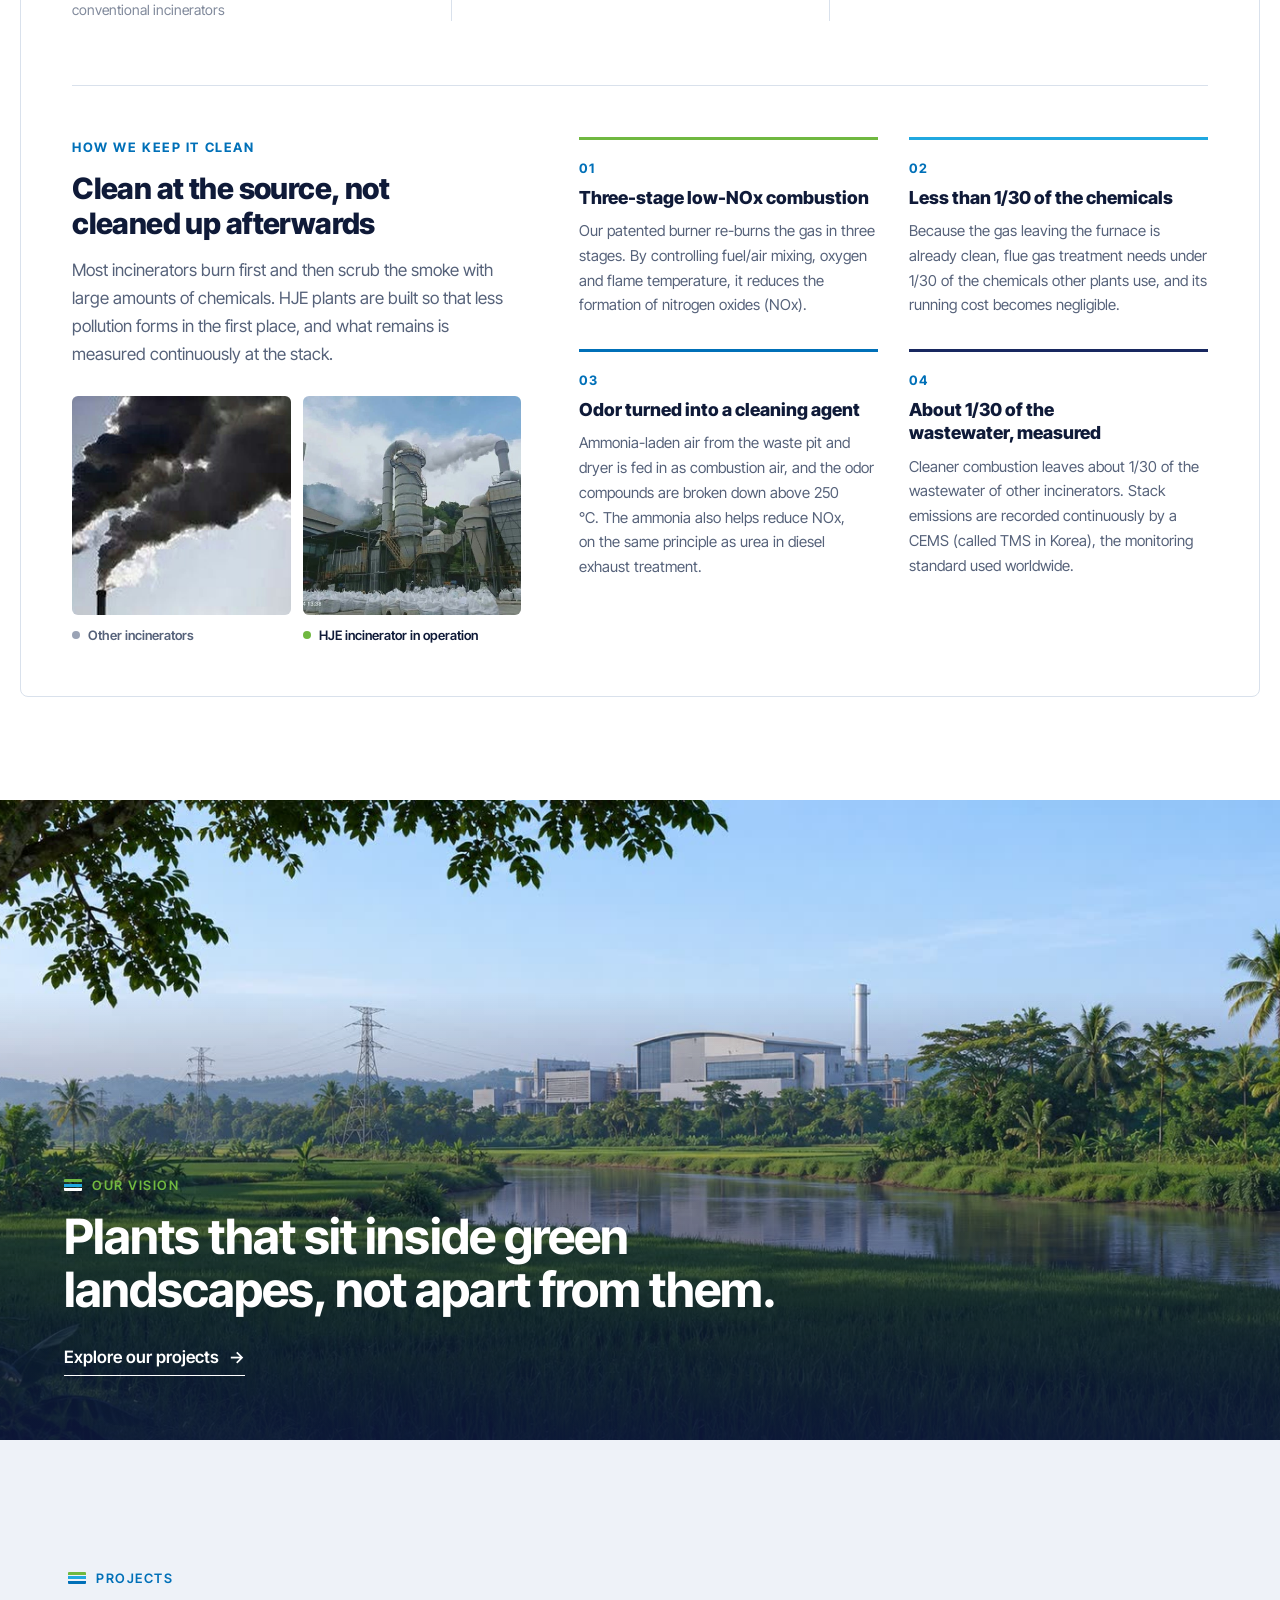
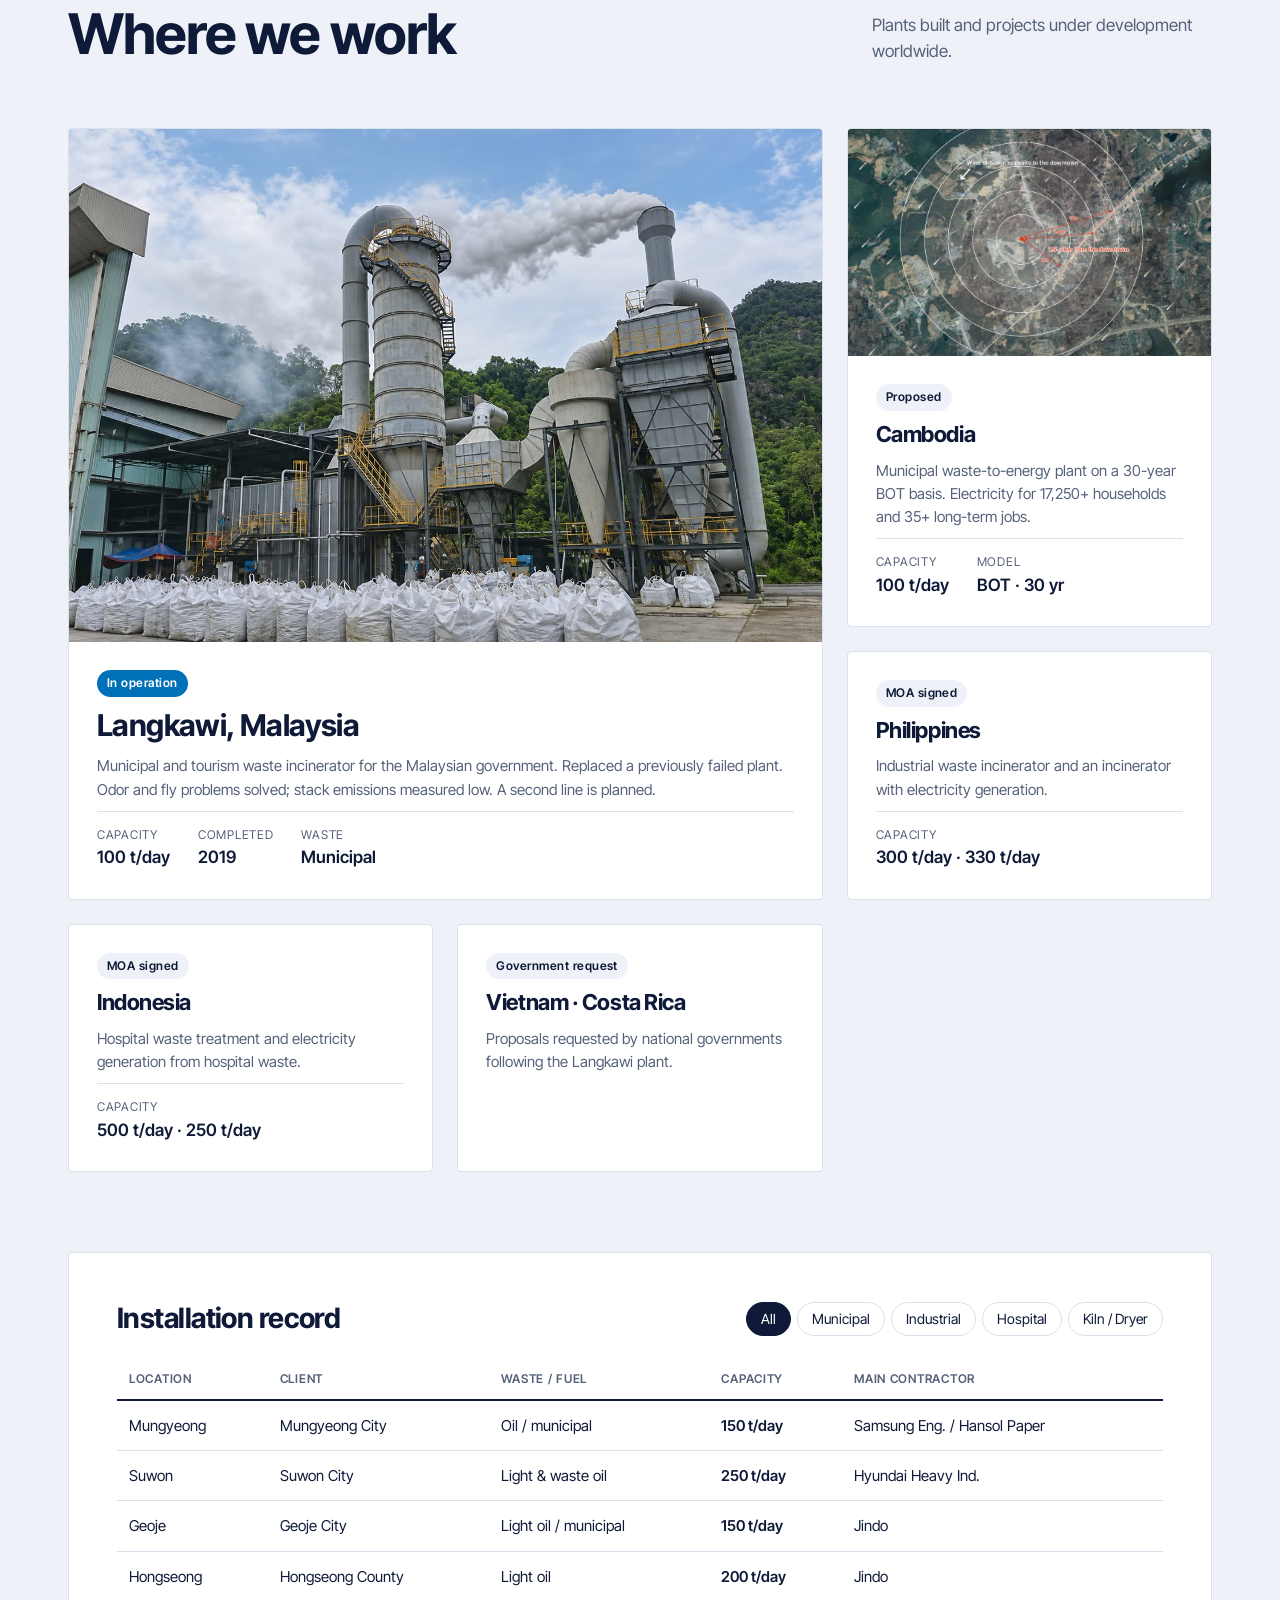
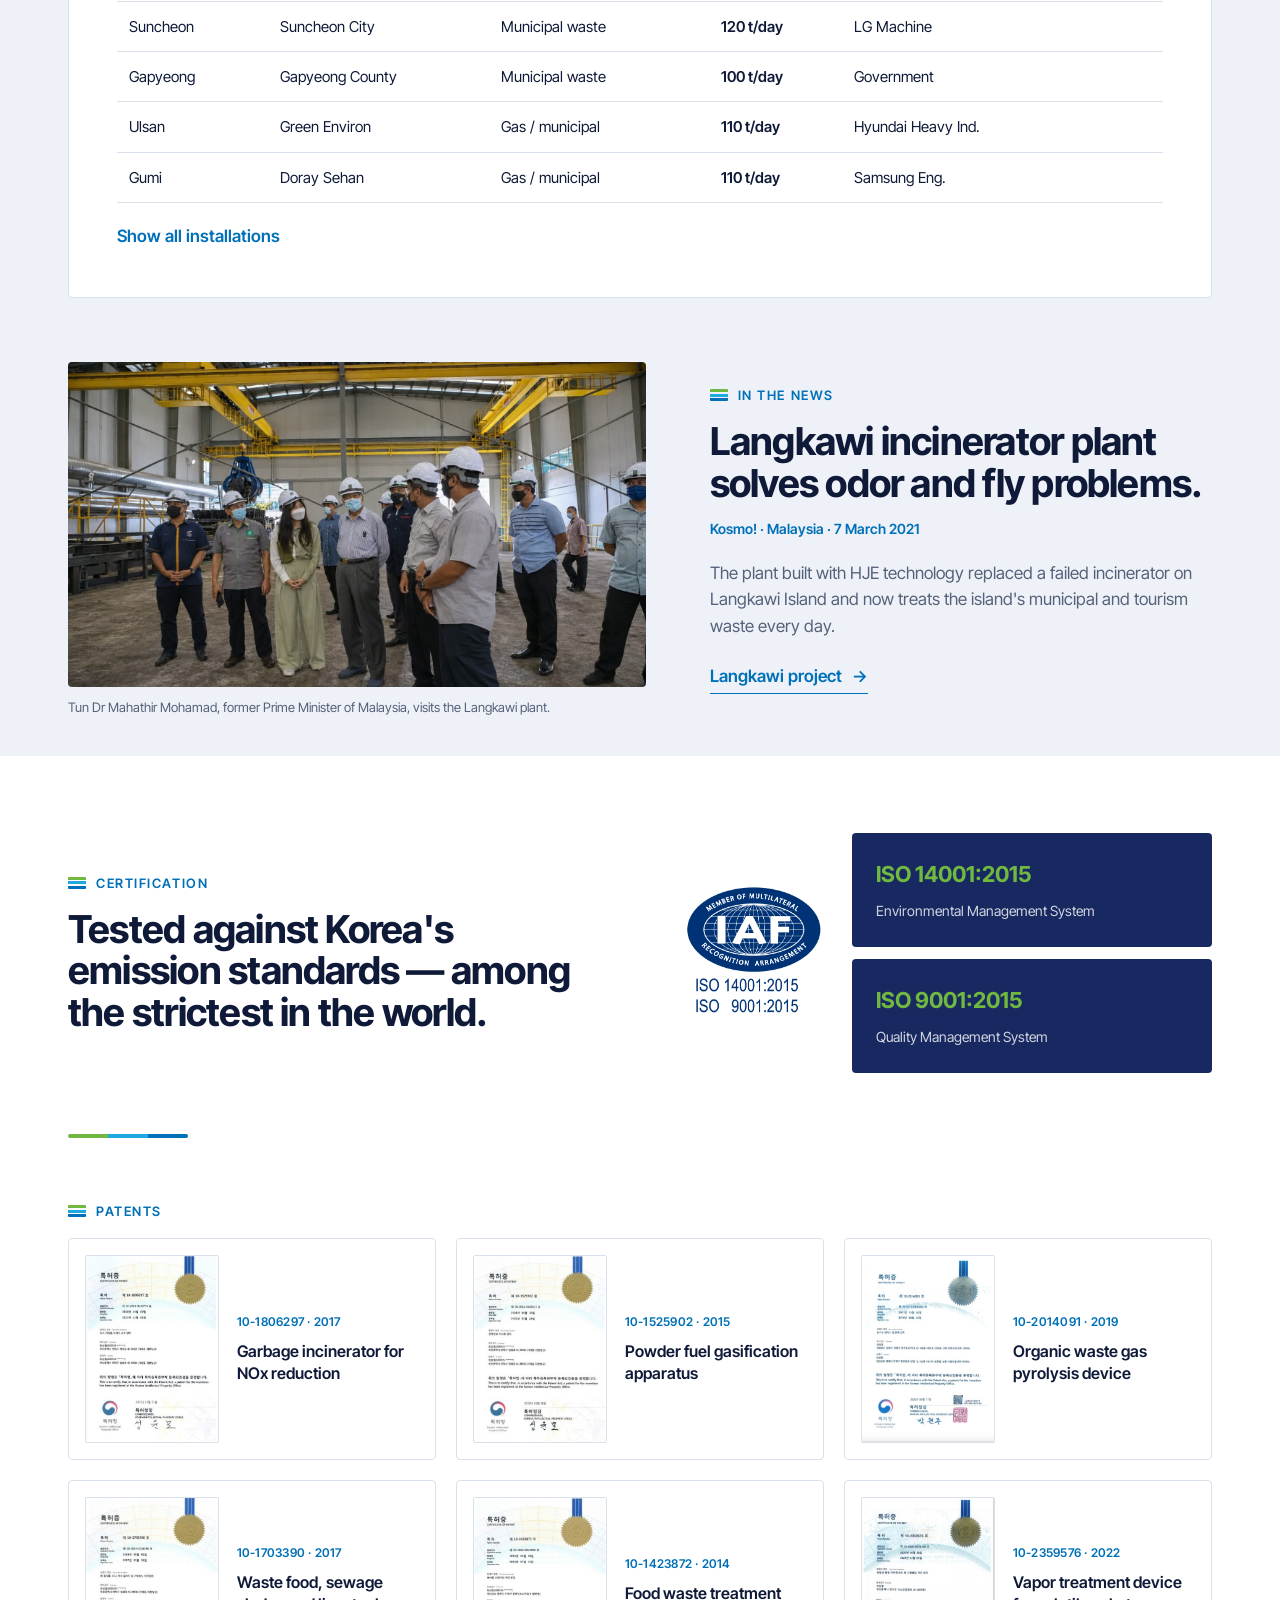
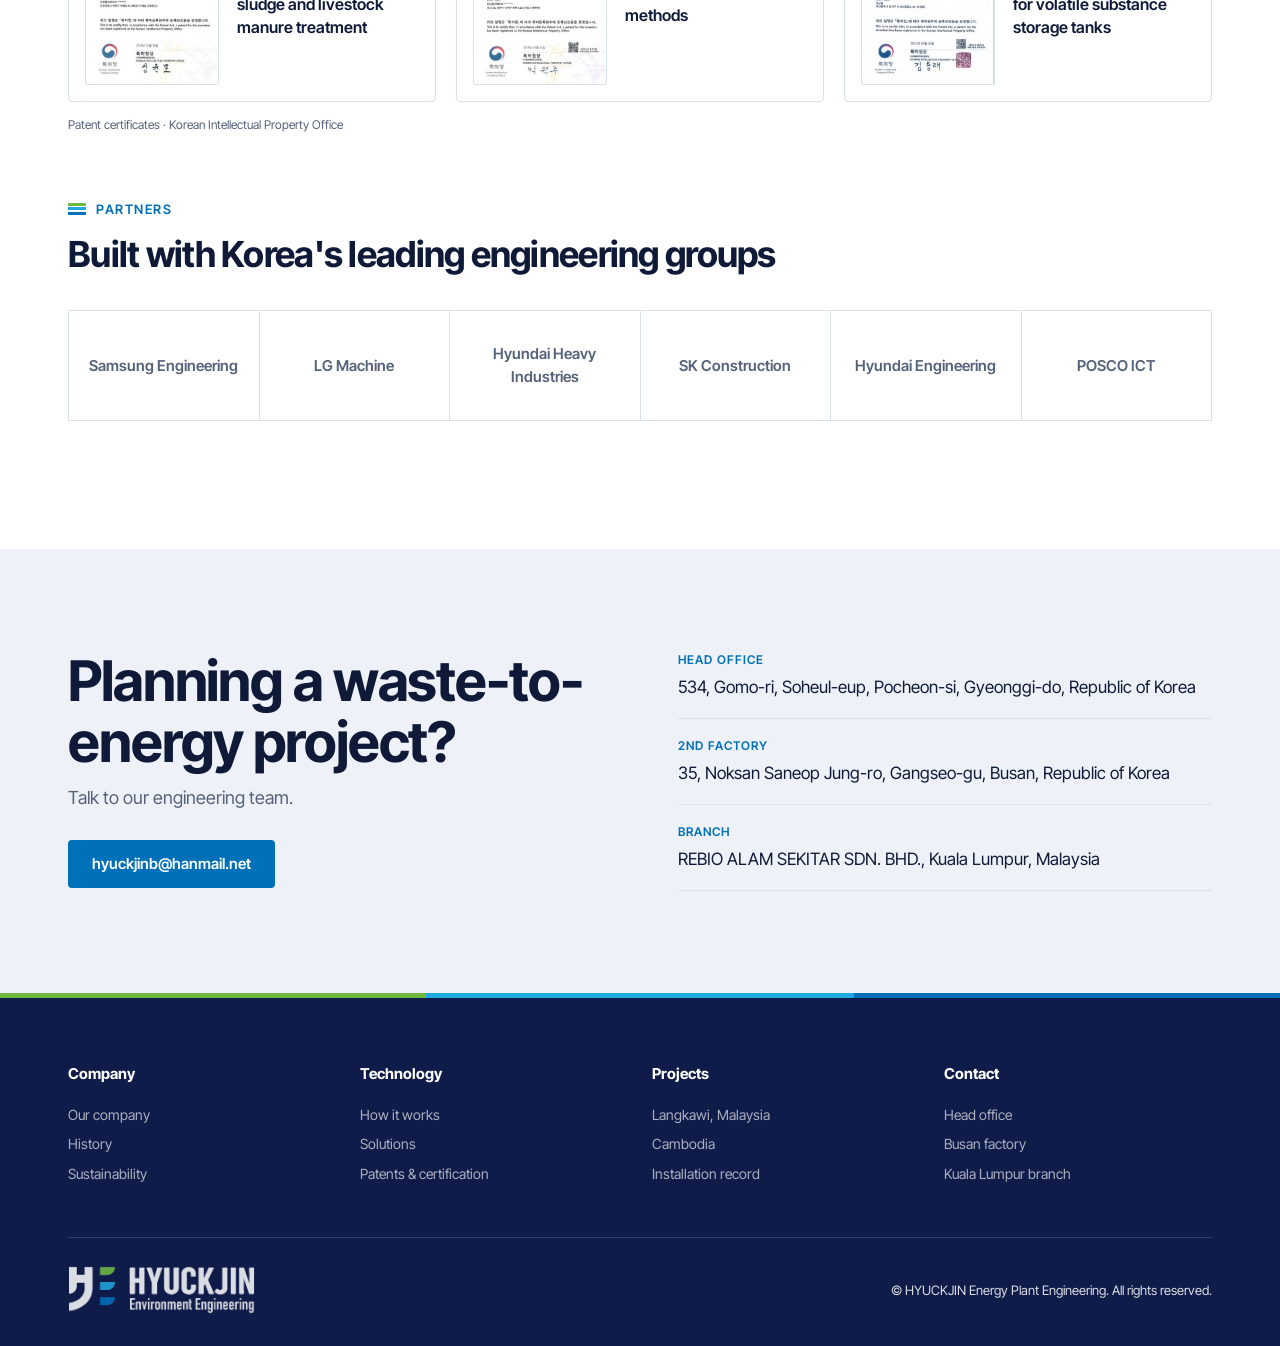
==== commit 0bea6c79: "History timeline on phones: one item plus peek, narrow fade, reliable end detection Co-Authored-By: " ====
--- a/index.html
+++ b/index.html
@@ -20,7 +20,7 @@
 <link rel="preconnect" href="https://fonts.googleapis.com">
 <link rel="preconnect" href="https://fonts.gstatic.com" crossorigin>
 <link href="https://fonts.googleapis.com/css2?family=Inter+Tight:wght@400;500;600;700&display=swap" rel="stylesheet">
-<link rel="stylesheet" href="style.css?v=58">
+<link rel="stylesheet" href="style.css?v=59">
 </head>
 <body>
 
@@ -462,6 +462,6 @@
   </div>
 </footer>
 
-<script src="main.js?v=58"></script>
+<script src="main.js?v=59"></script>
 </body>
 </html>
--- a/style.css
+++ b/style.css
@@ -662,3 +662,9 @@
 /* CEO background on narrow screens: keep the power plant (right side of the image) in view */
 @media (max-width:1080px){.ceo{background-position:84% 62%}}
 @media (max-width:760px){.ceo{background-position:89% 64%}}
+/* history on phones: one full item plus a clear peek of the next; no fade over text */
+@media (max-width:760px){
+  .tl{flex-basis:calc((100vw - 2 * var(--gut)) * .74)}
+  .tl-box::after{width:20px}
+  .tl-nav{margin:0 0 12px}
+}
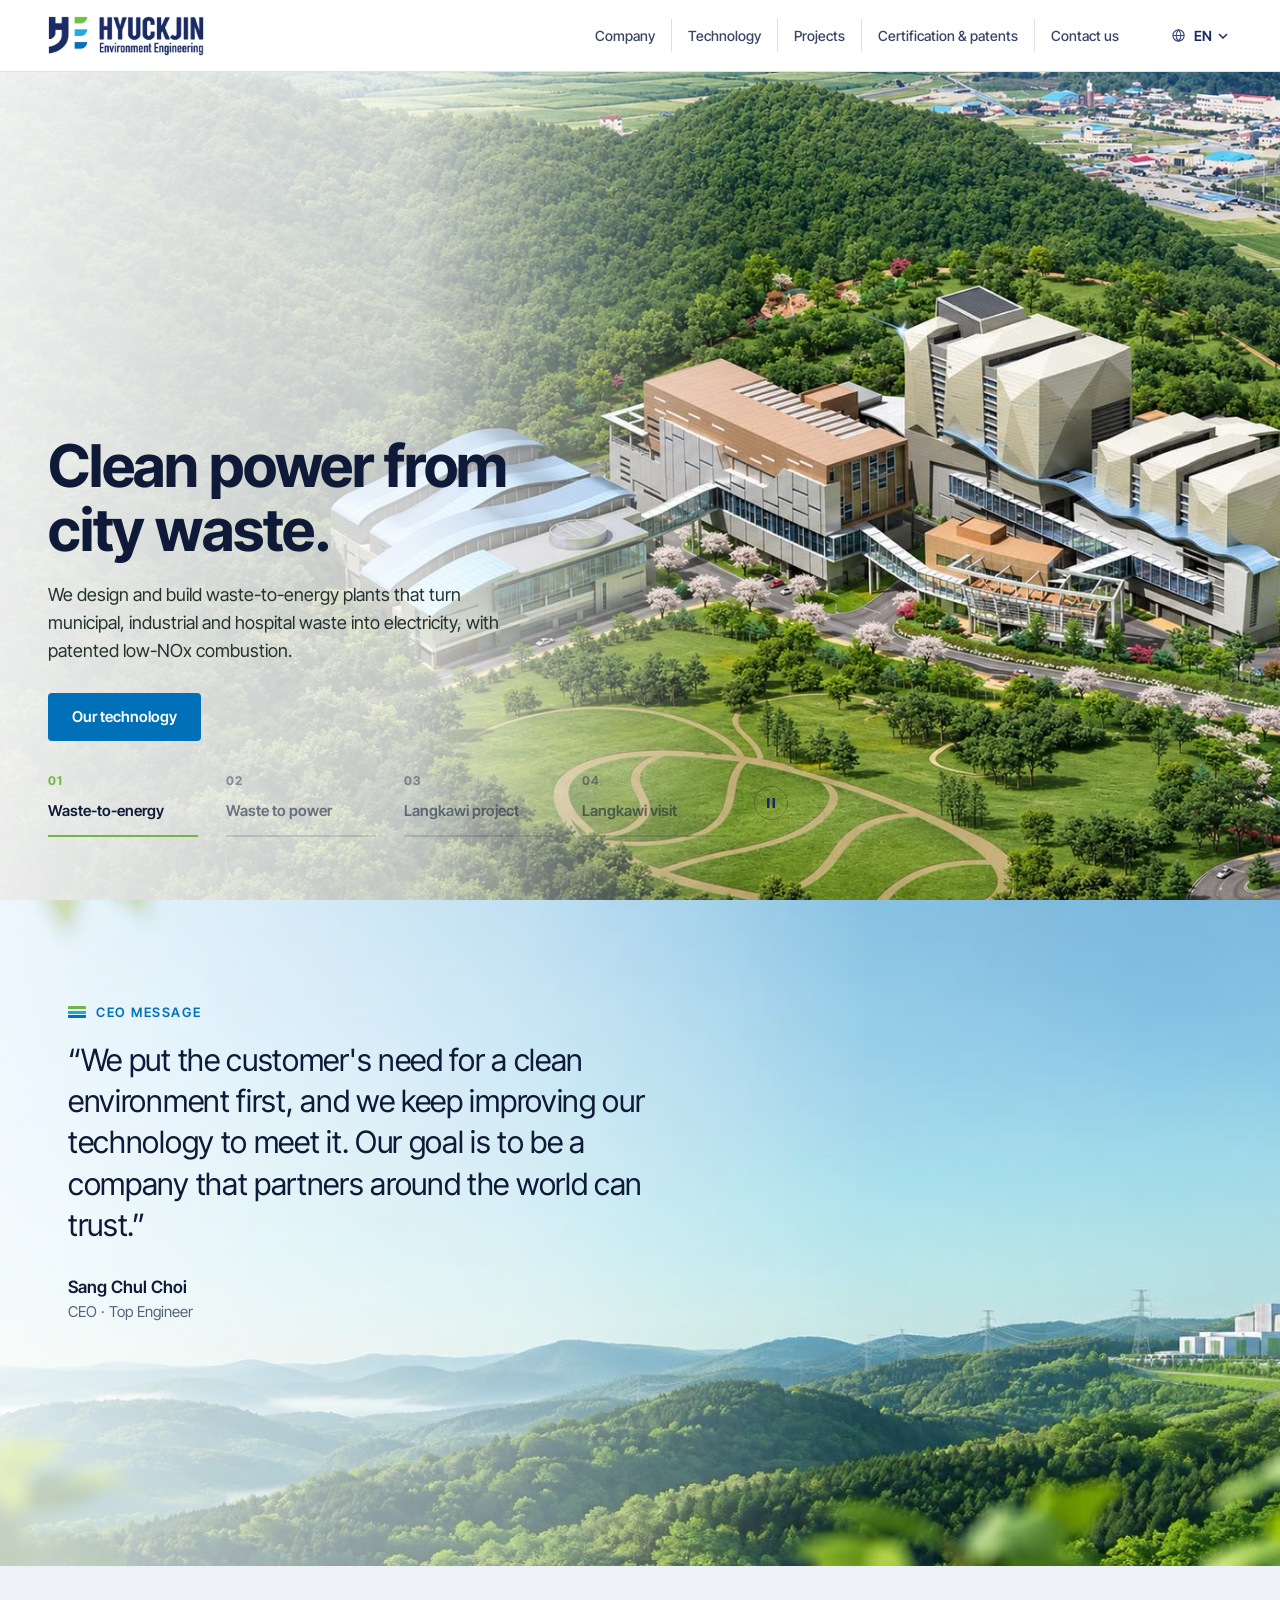
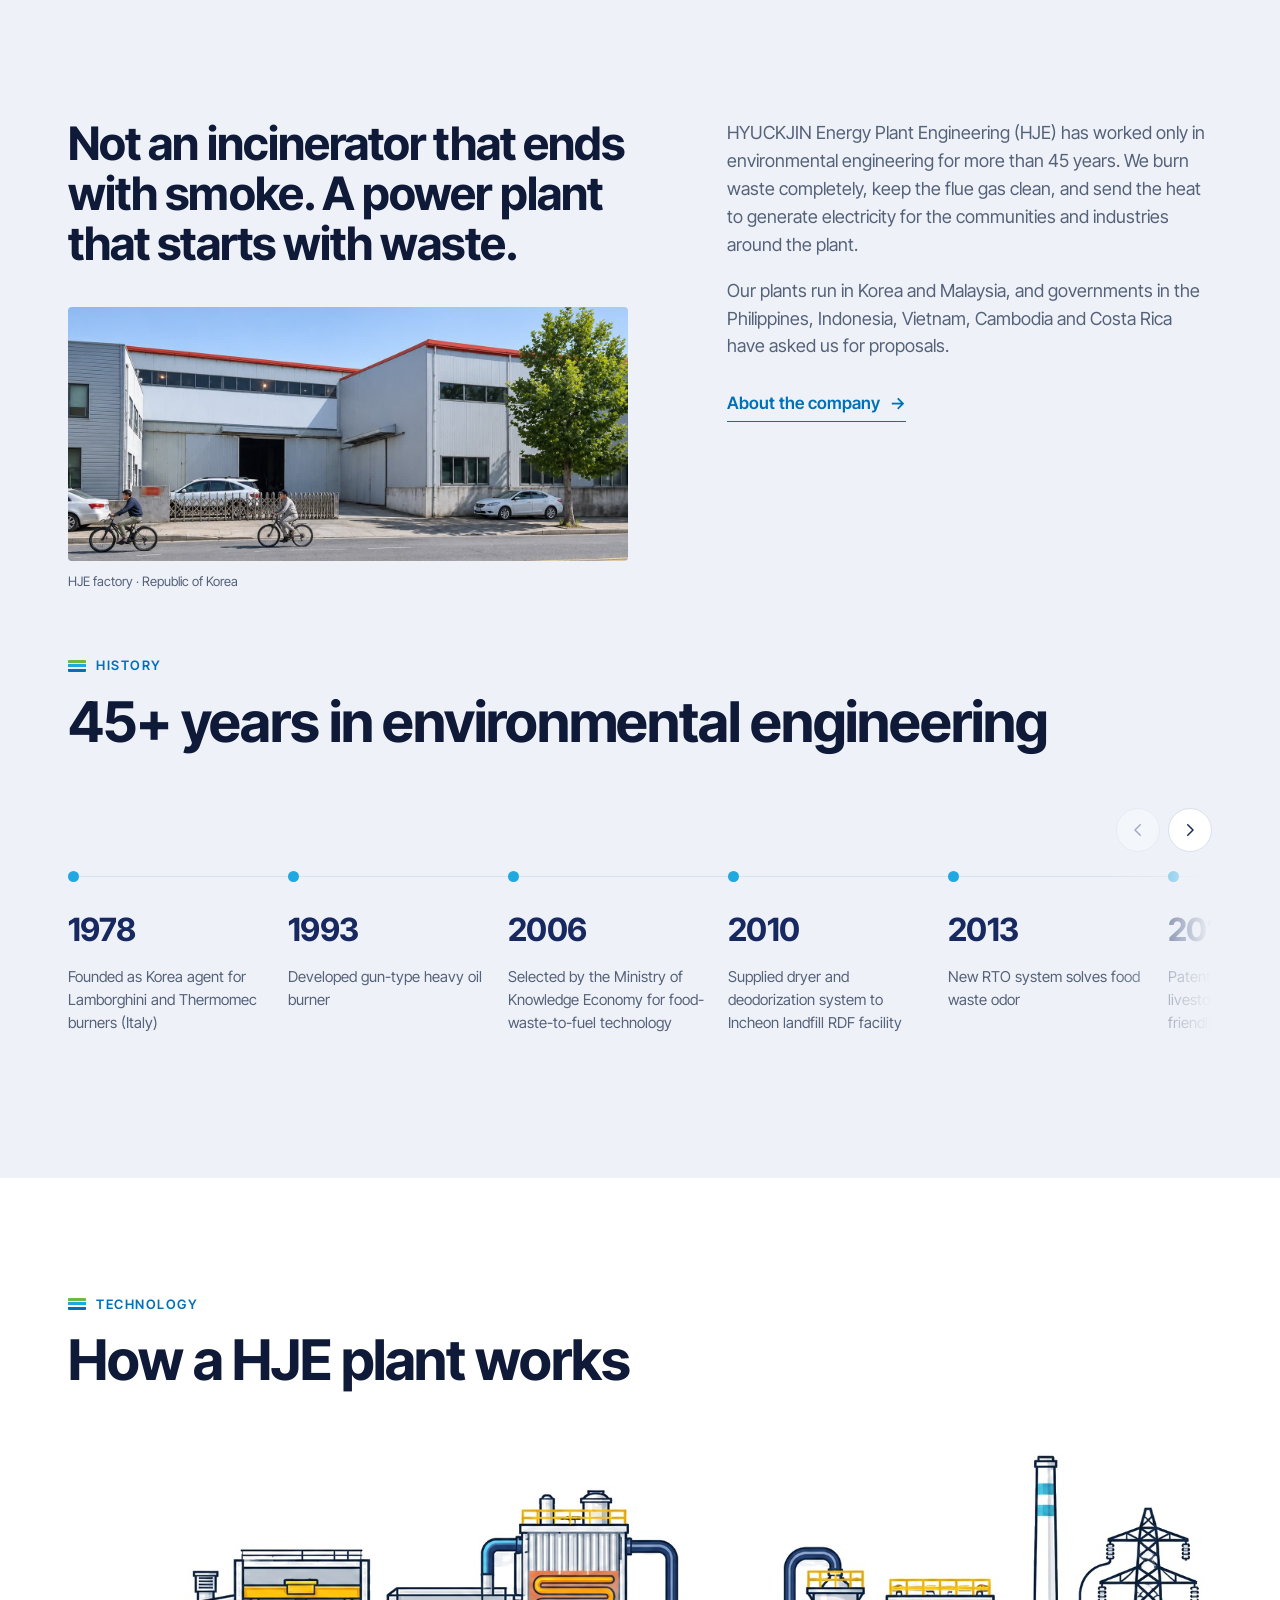
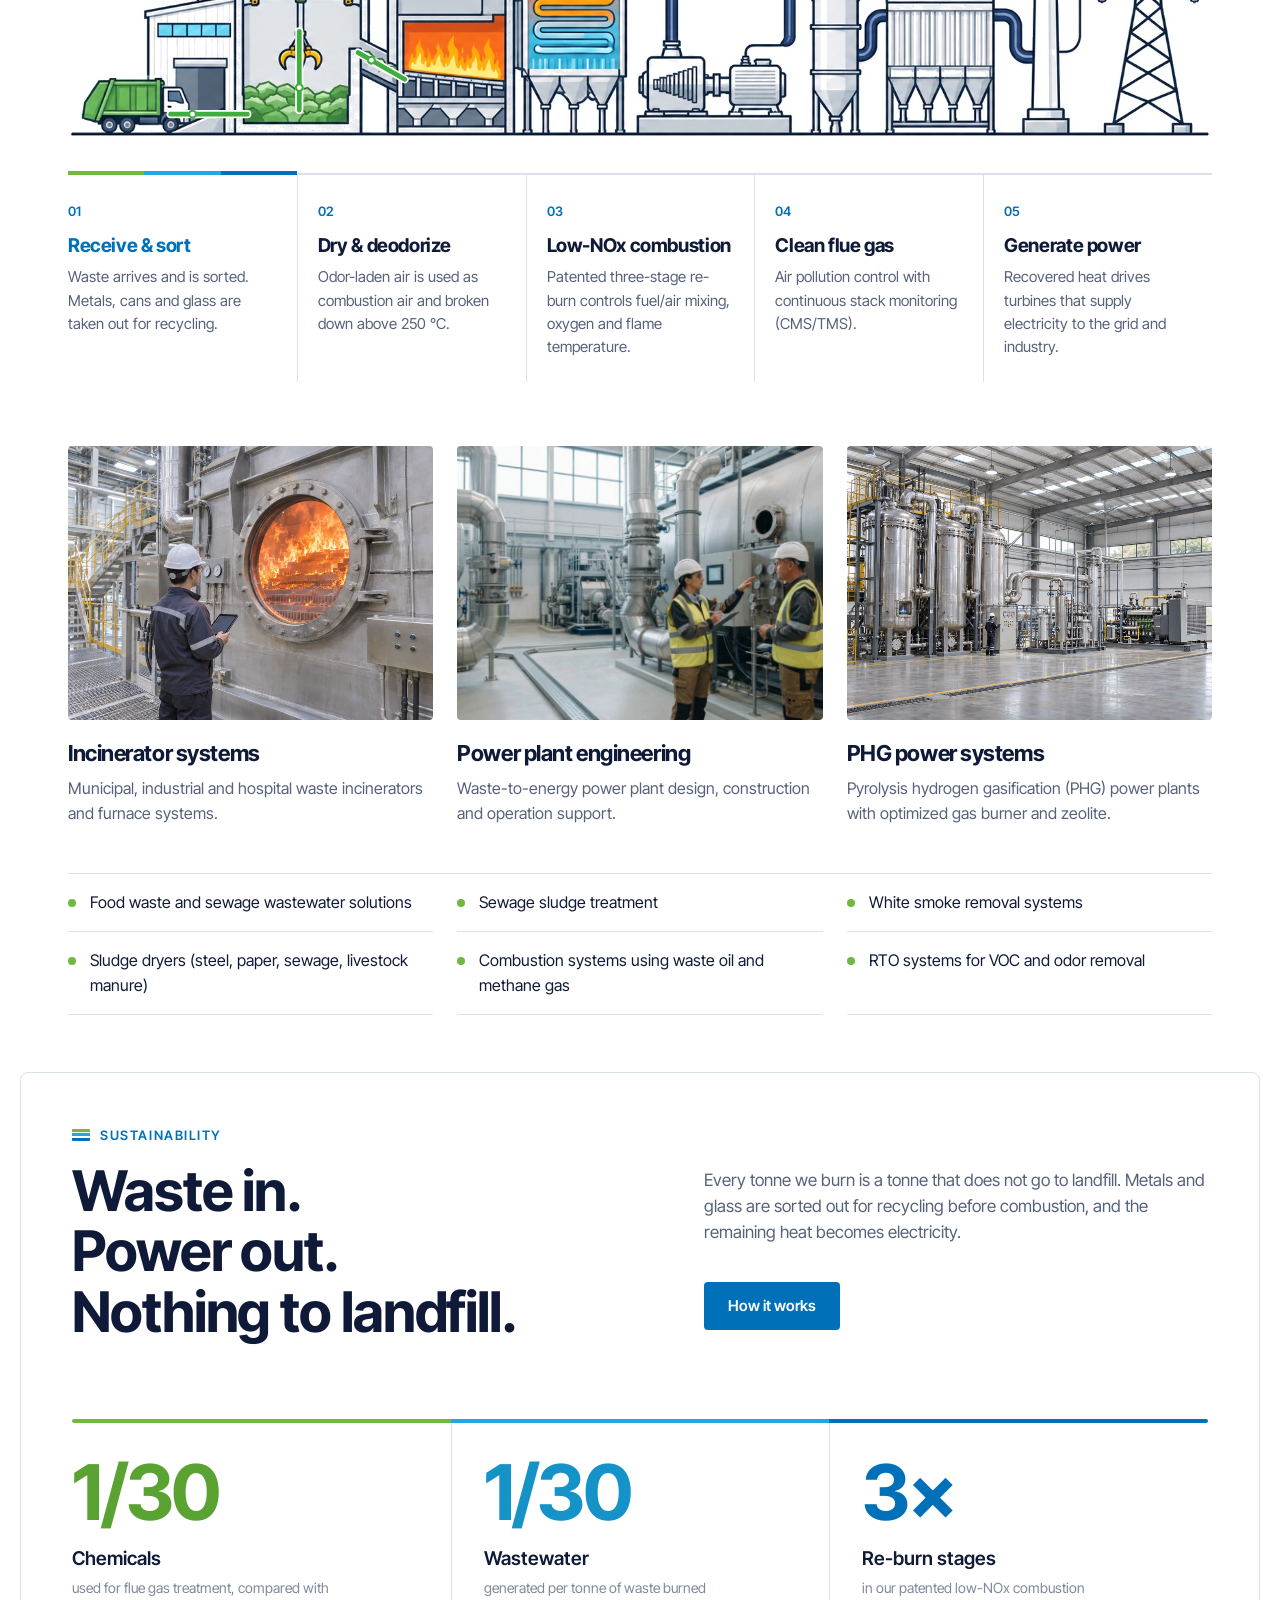
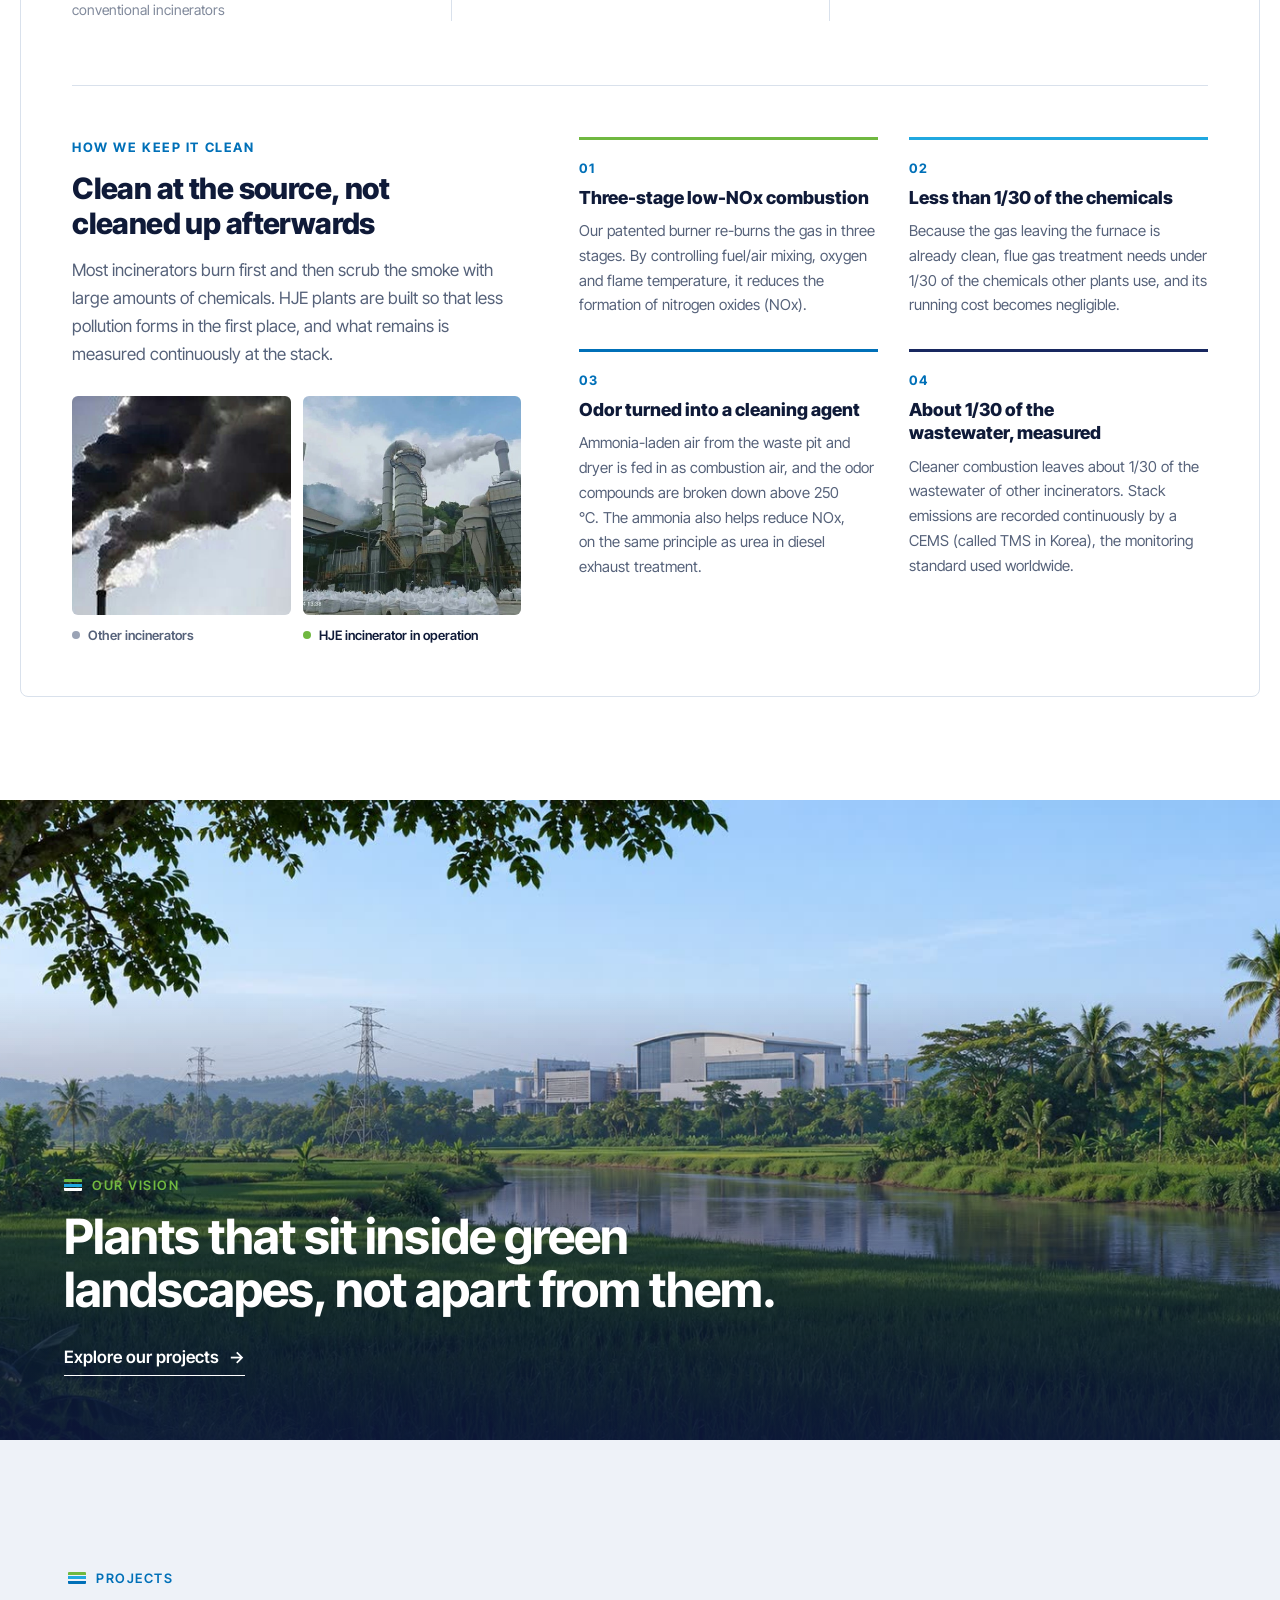
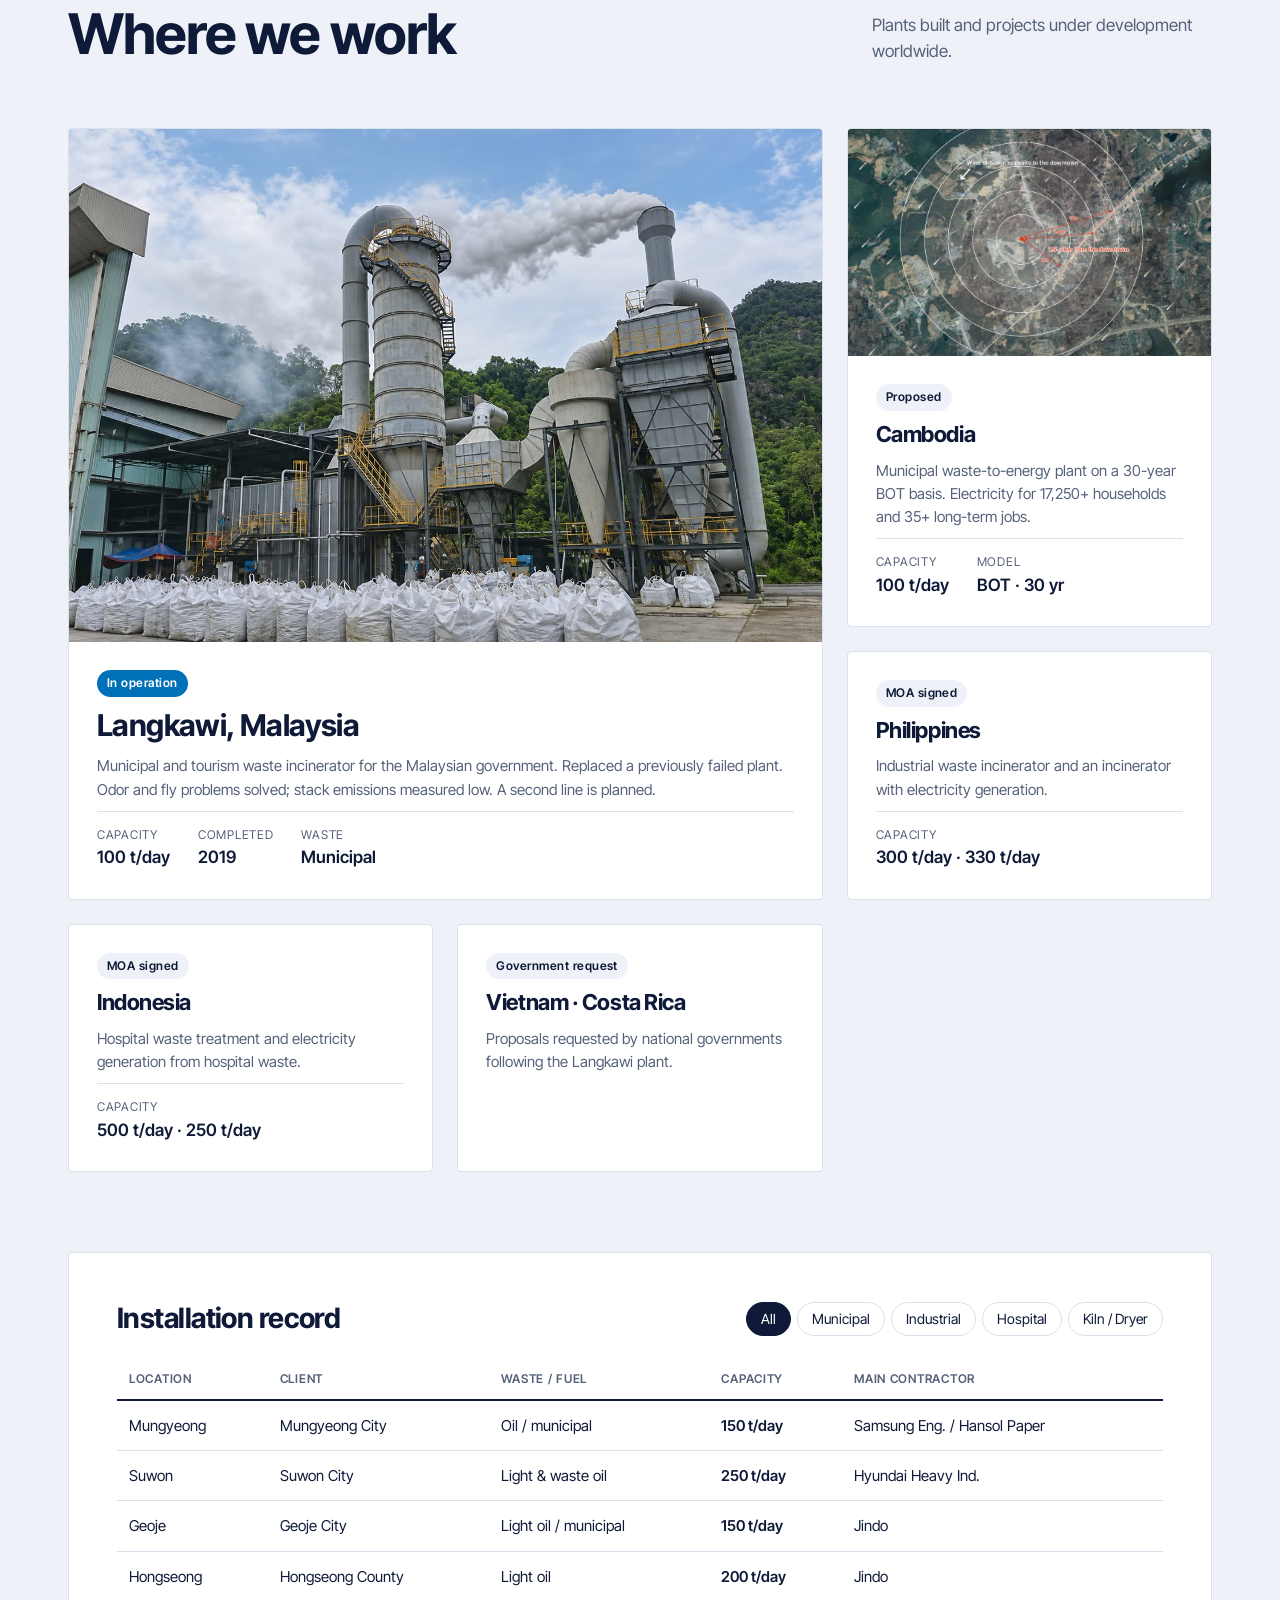
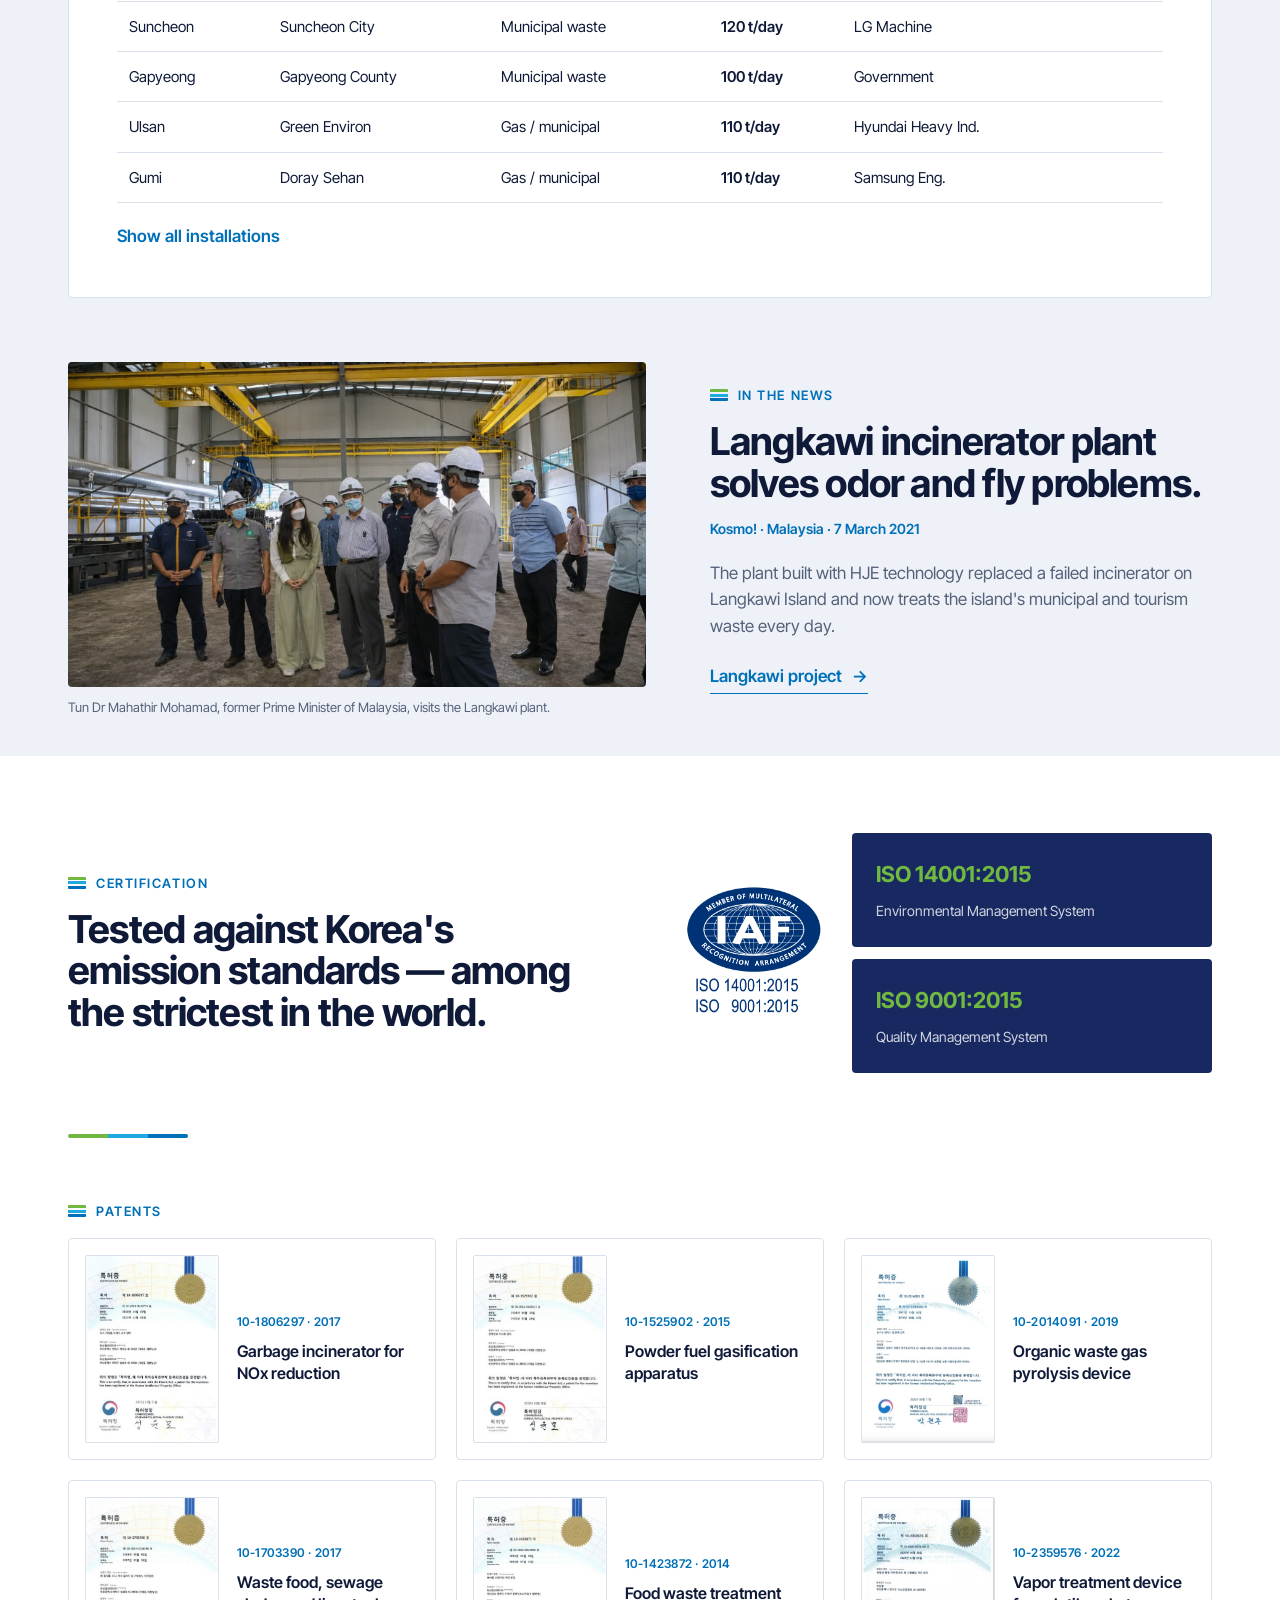
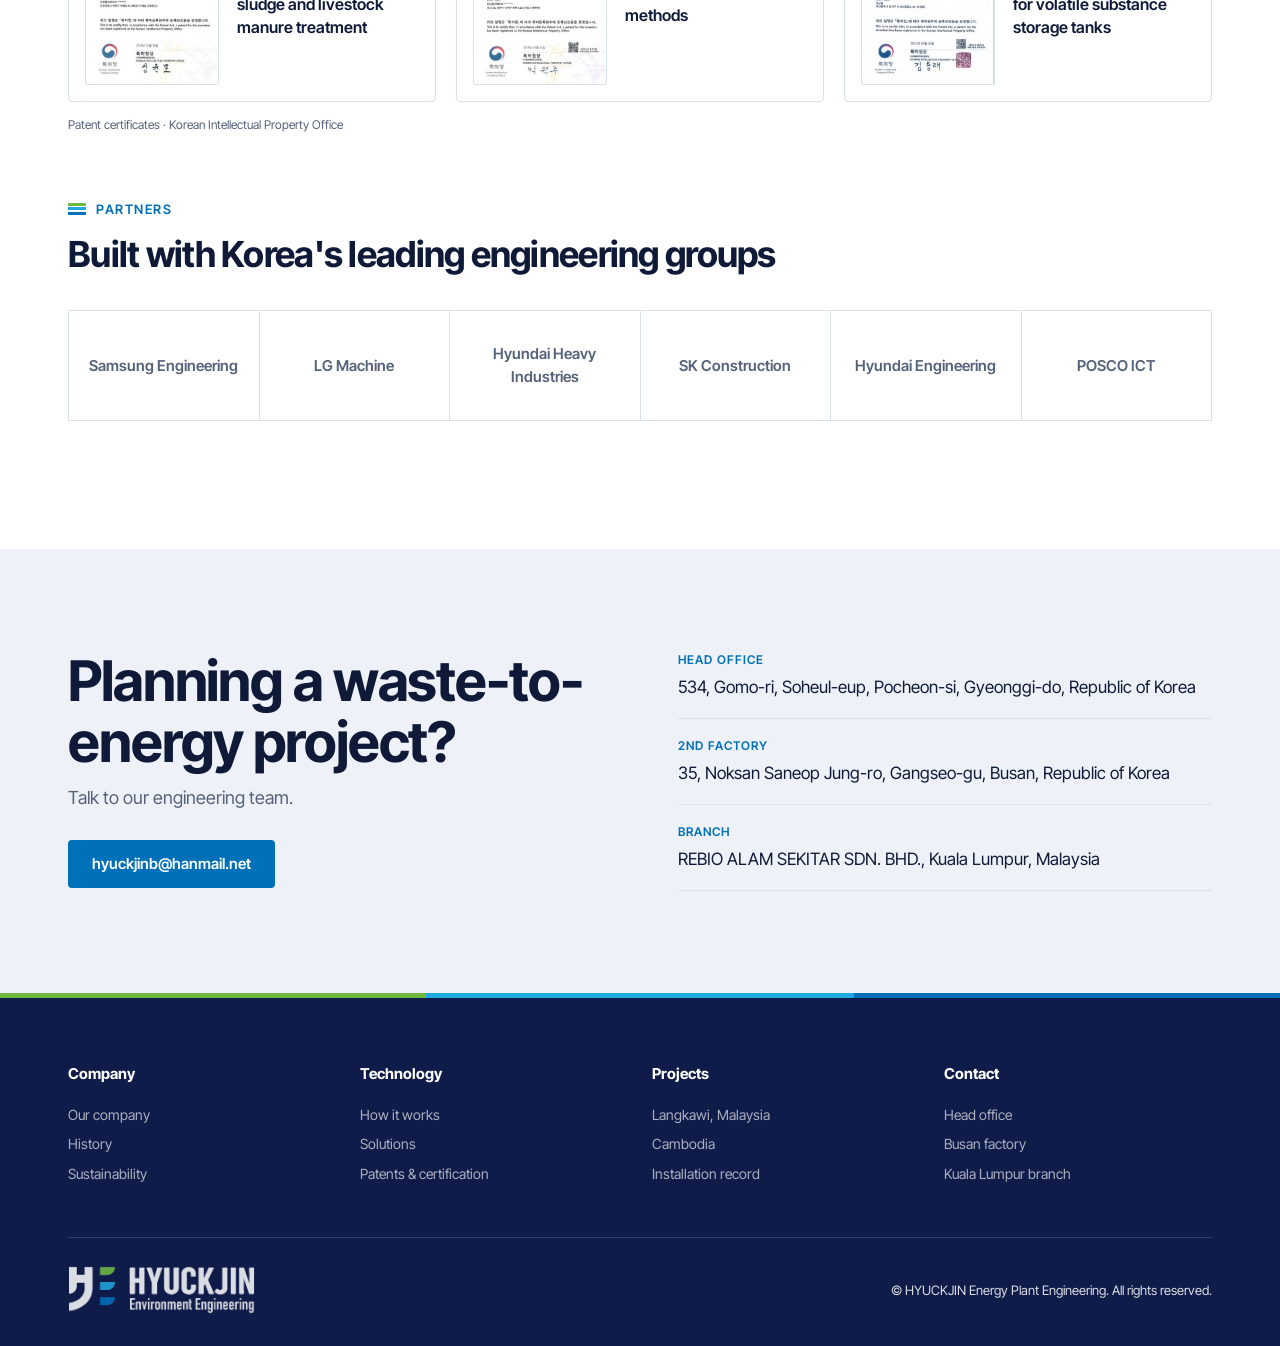
==== commit c0779308: "History: vertical timeline on phones Co-Authored-By: Claude Opus 5.5 <noreply@anthropic.com>" ====
--- a/index.html
+++ b/index.html
@@ -20,7 +20,7 @@
 <link rel="preconnect" href="https://fonts.googleapis.com">
 <link rel="preconnect" href="https://fonts.gstatic.com" crossorigin>
 <link href="https://fonts.googleapis.com/css2?family=Inter+Tight:wght@400;500;600;700&display=swap" rel="stylesheet">
-<link rel="stylesheet" href="style.css?v=59">
+<link rel="stylesheet" href="style.css?v=60">
 </head>
 <body>
 
@@ -462,6 +462,6 @@
   </div>
 </footer>
 
-<script src="main.js?v=59"></script>
+<script src="main.js?v=60"></script>
 </body>
 </html>
--- a/style.css
+++ b/style.css
@@ -668,3 +668,13 @@
   .tl-box::after{width:20px}
   .tl-nav{margin:0 0 12px}
 }
+/* history on phones: vertical timeline — every year fully readable, no sideways scrolling */
+@media (max-width:760px){
+  .tl-nav{display:none!important}
+  .tl-box::after{display:none}
+  .timeline{display:block;overflow:visible;padding:4px 0 0 26px;margin-left:5px;border-left:2px solid var(--line);scroll-snap-type:none}
+  .tl{flex:none;width:auto;border-top:0;padding:0 0 26px 0}
+  .tl:last-child{padding-bottom:0}
+  .tl::before{left:-33px;top:9px}
+  .tl b{font-size:26px;margin-bottom:6px}
+}
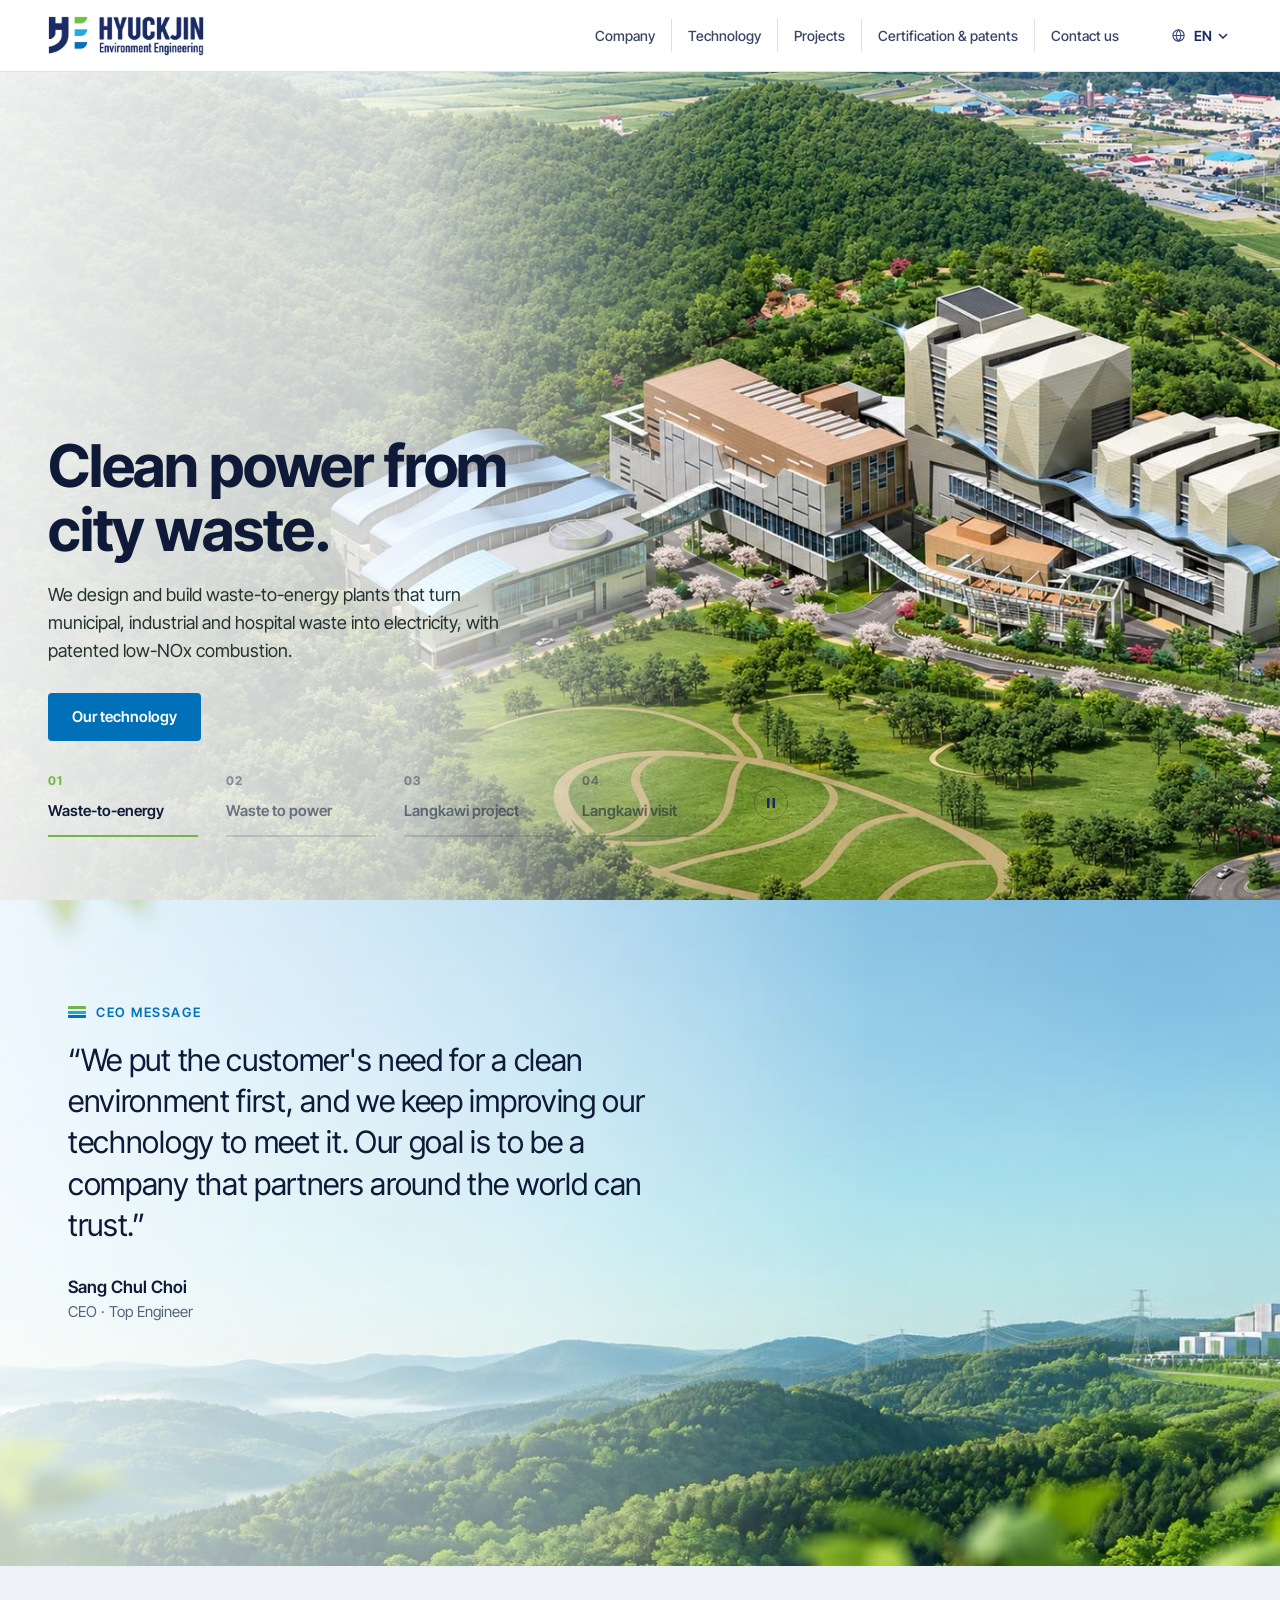
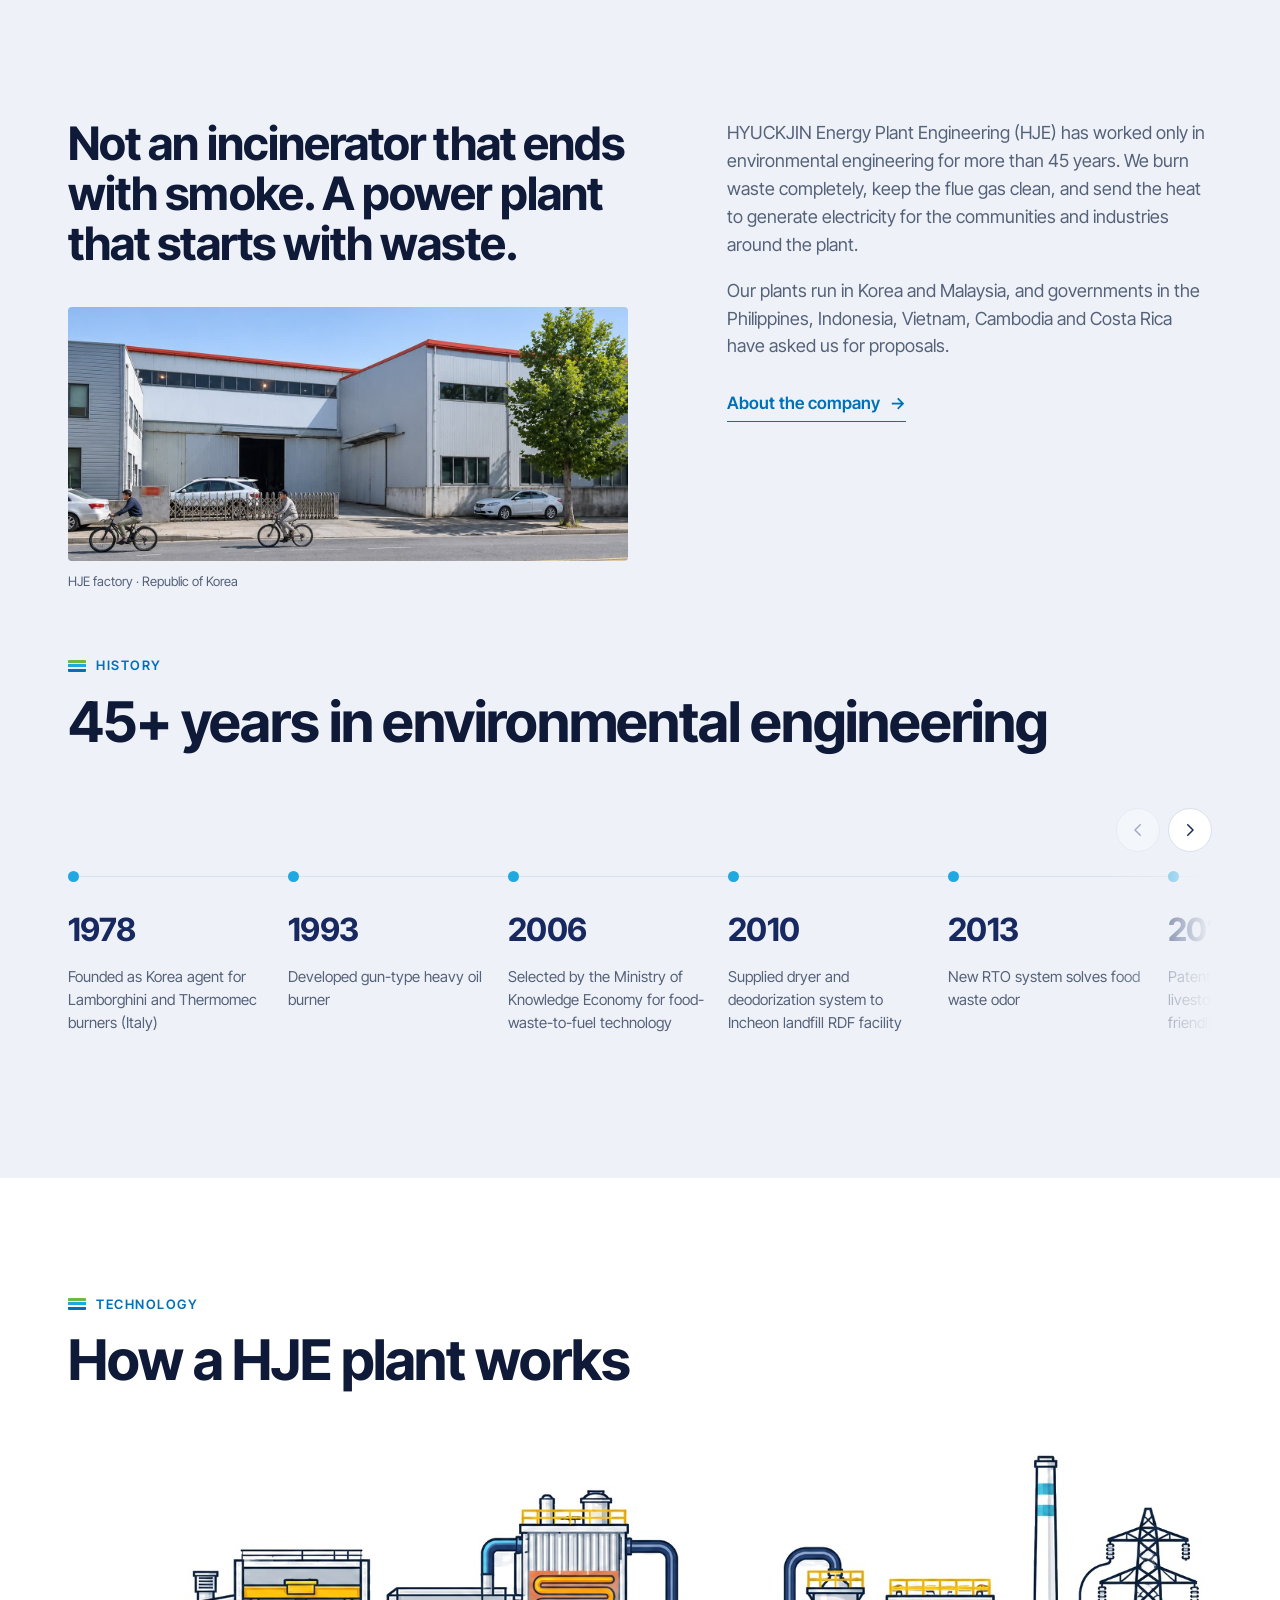
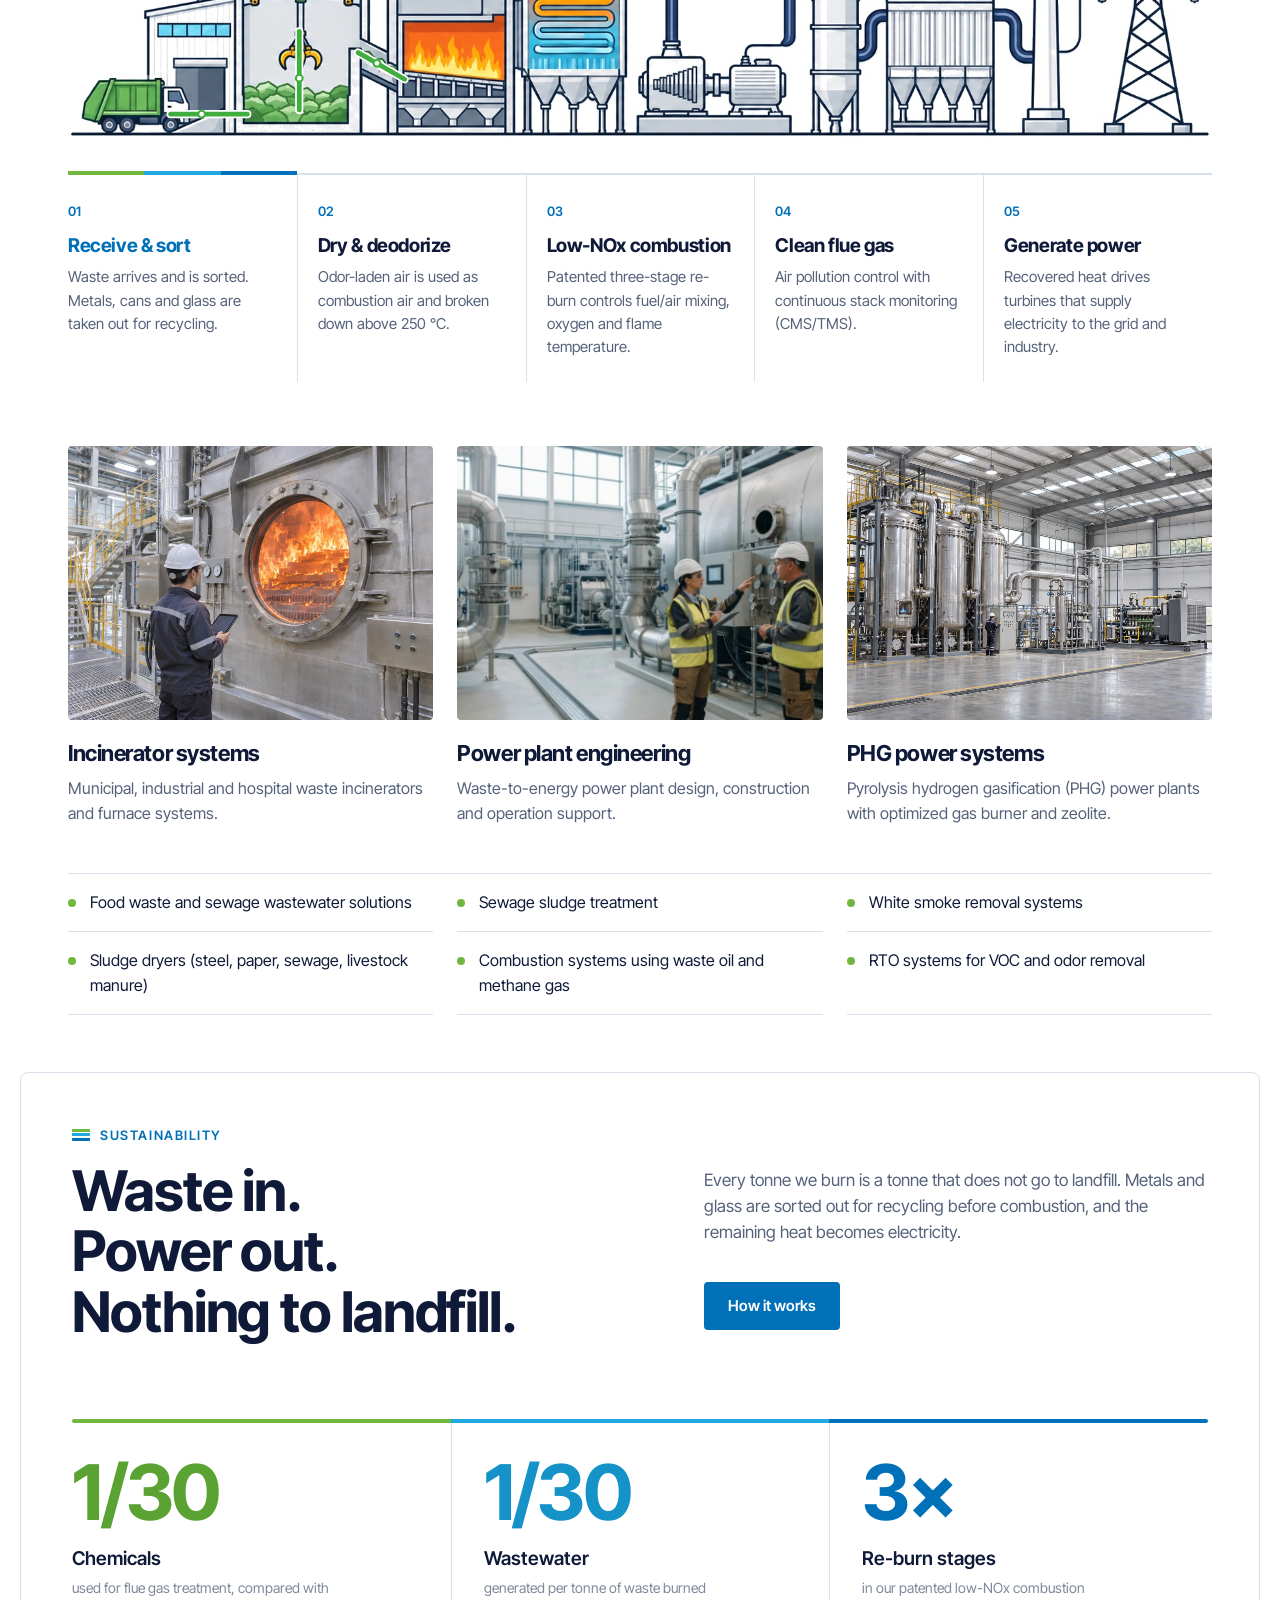
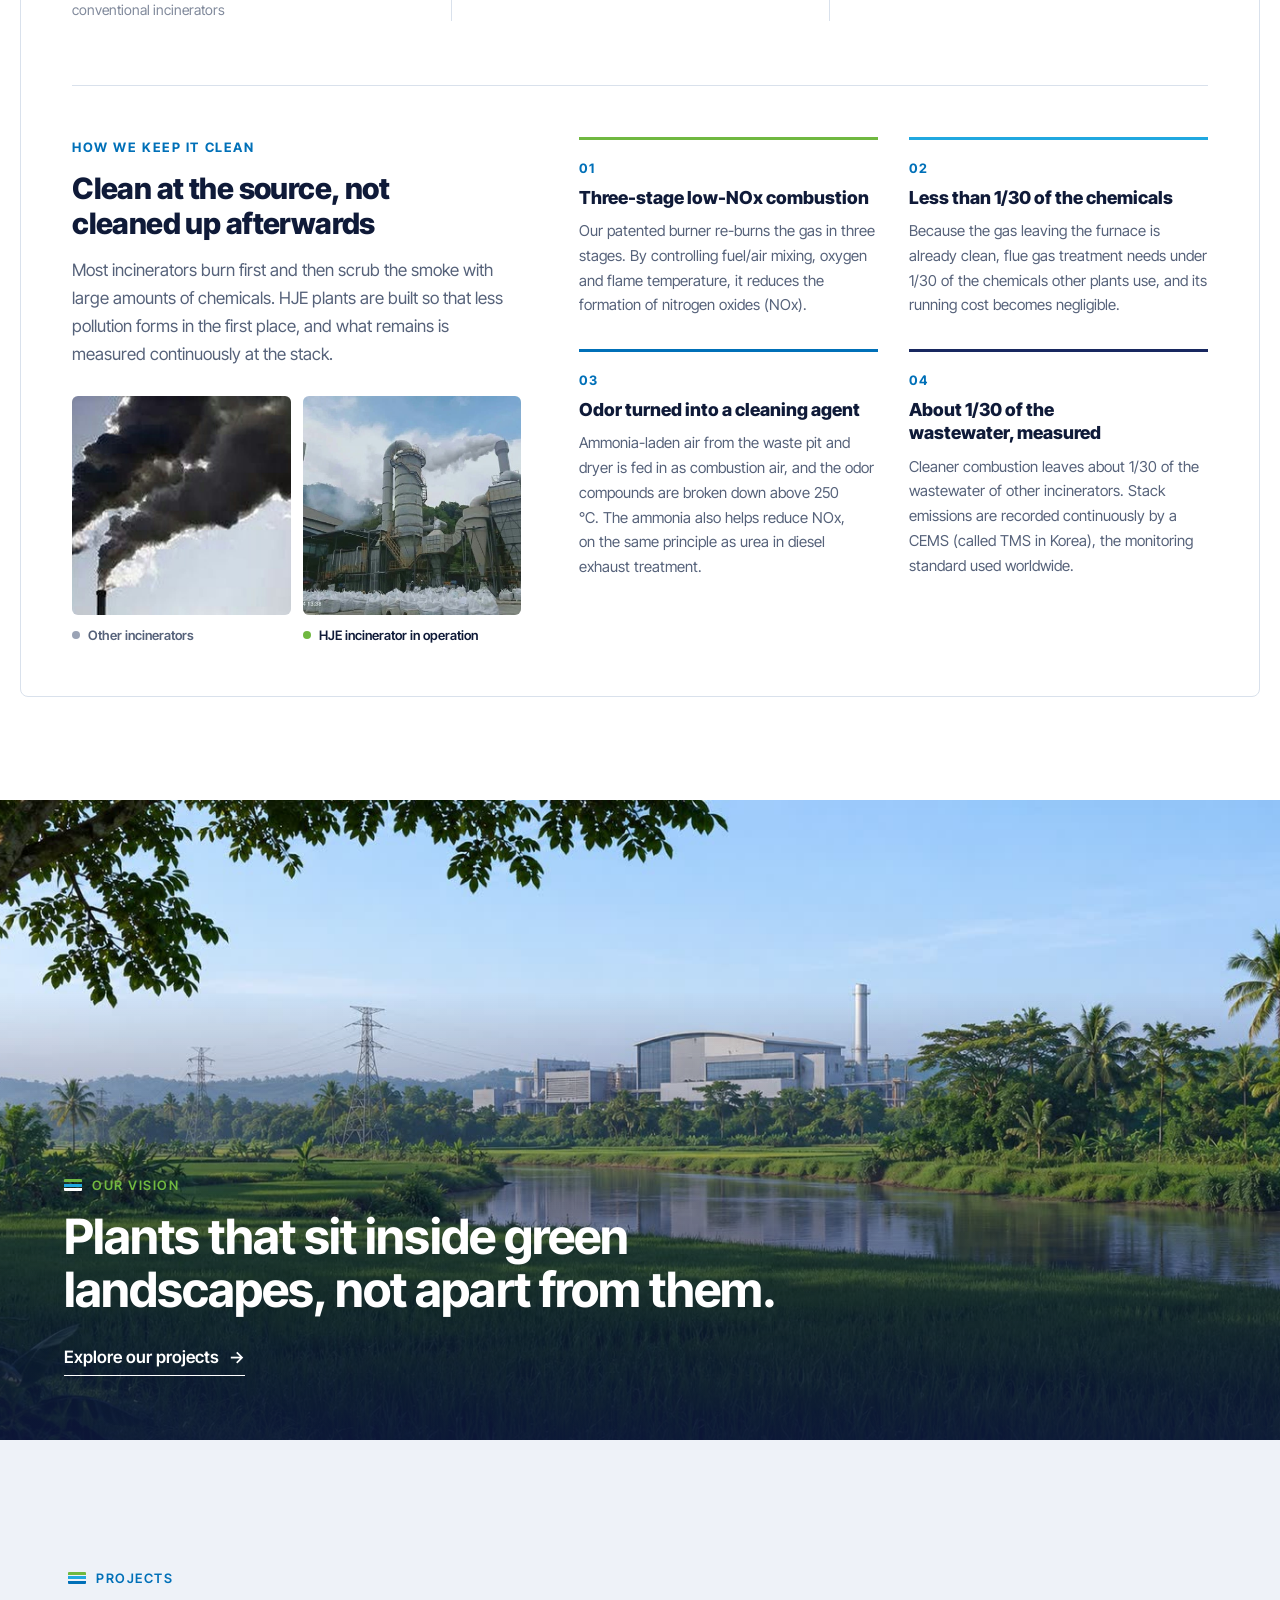
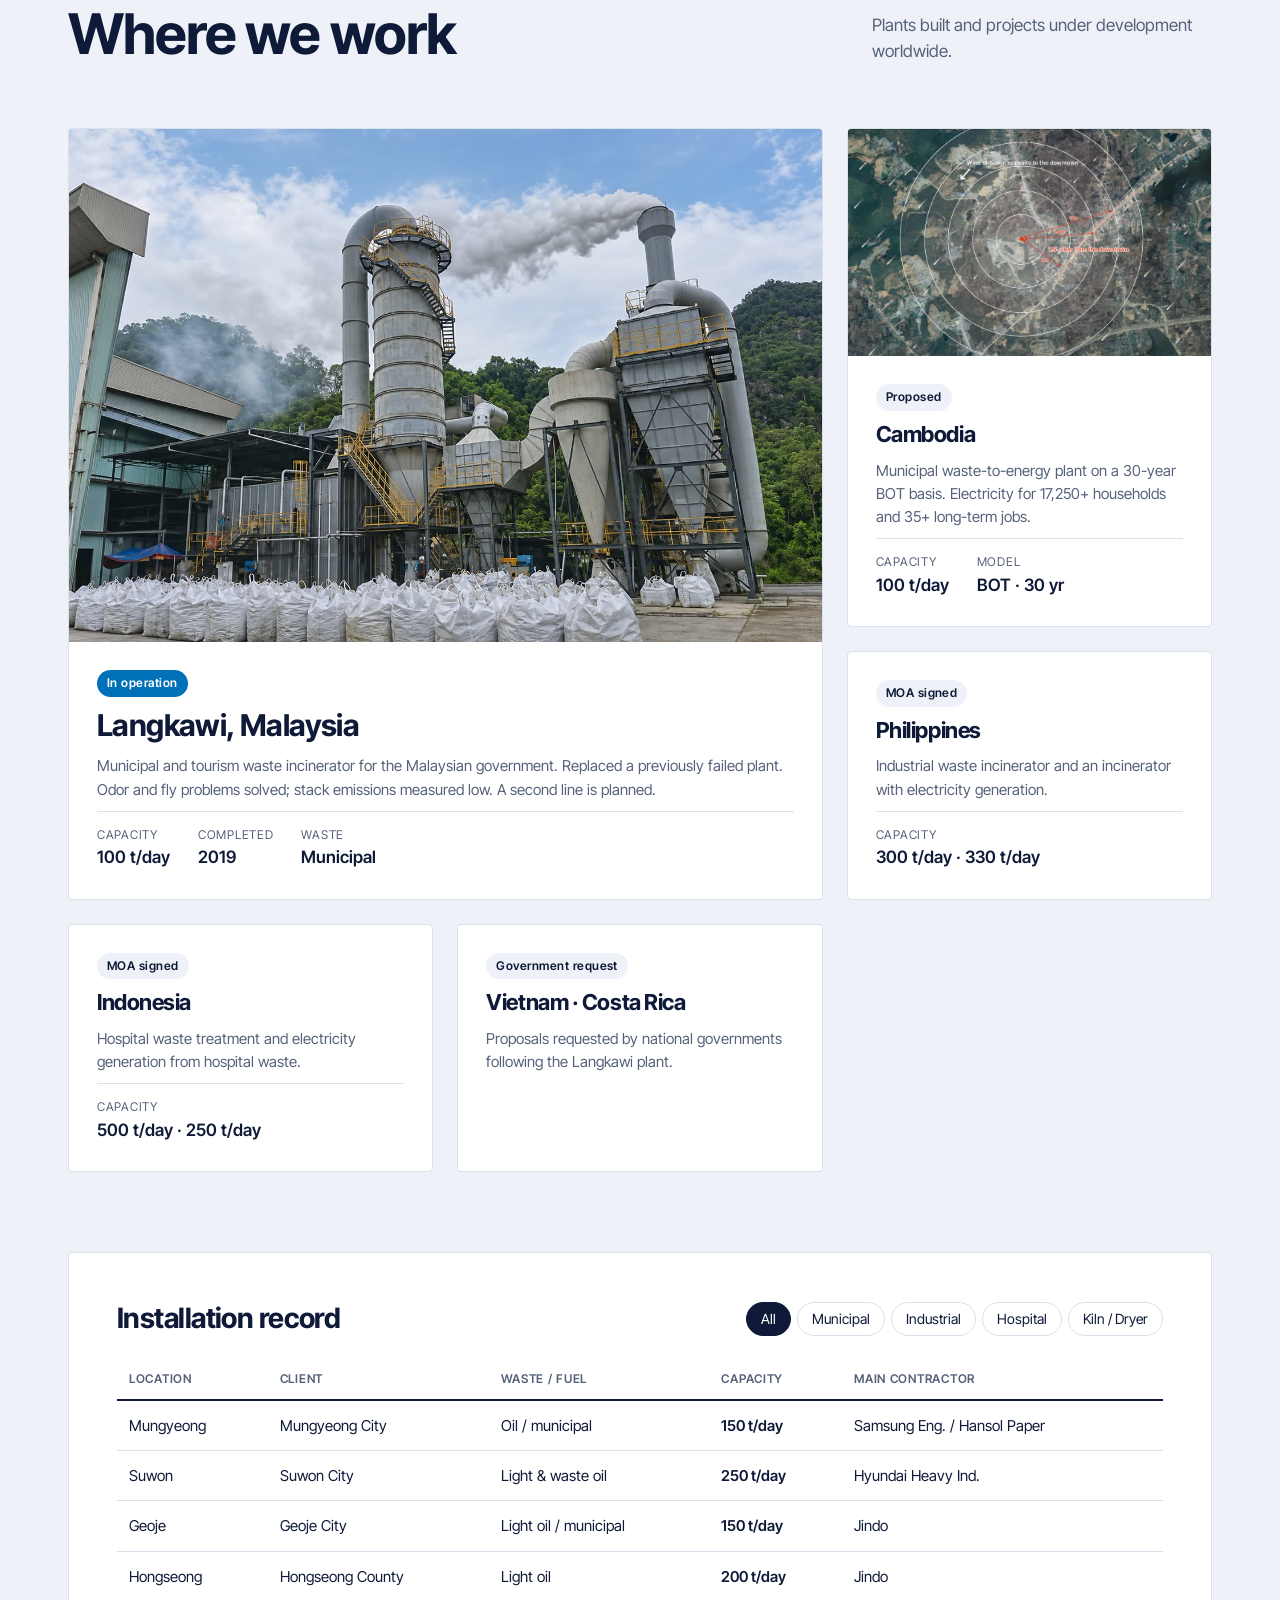
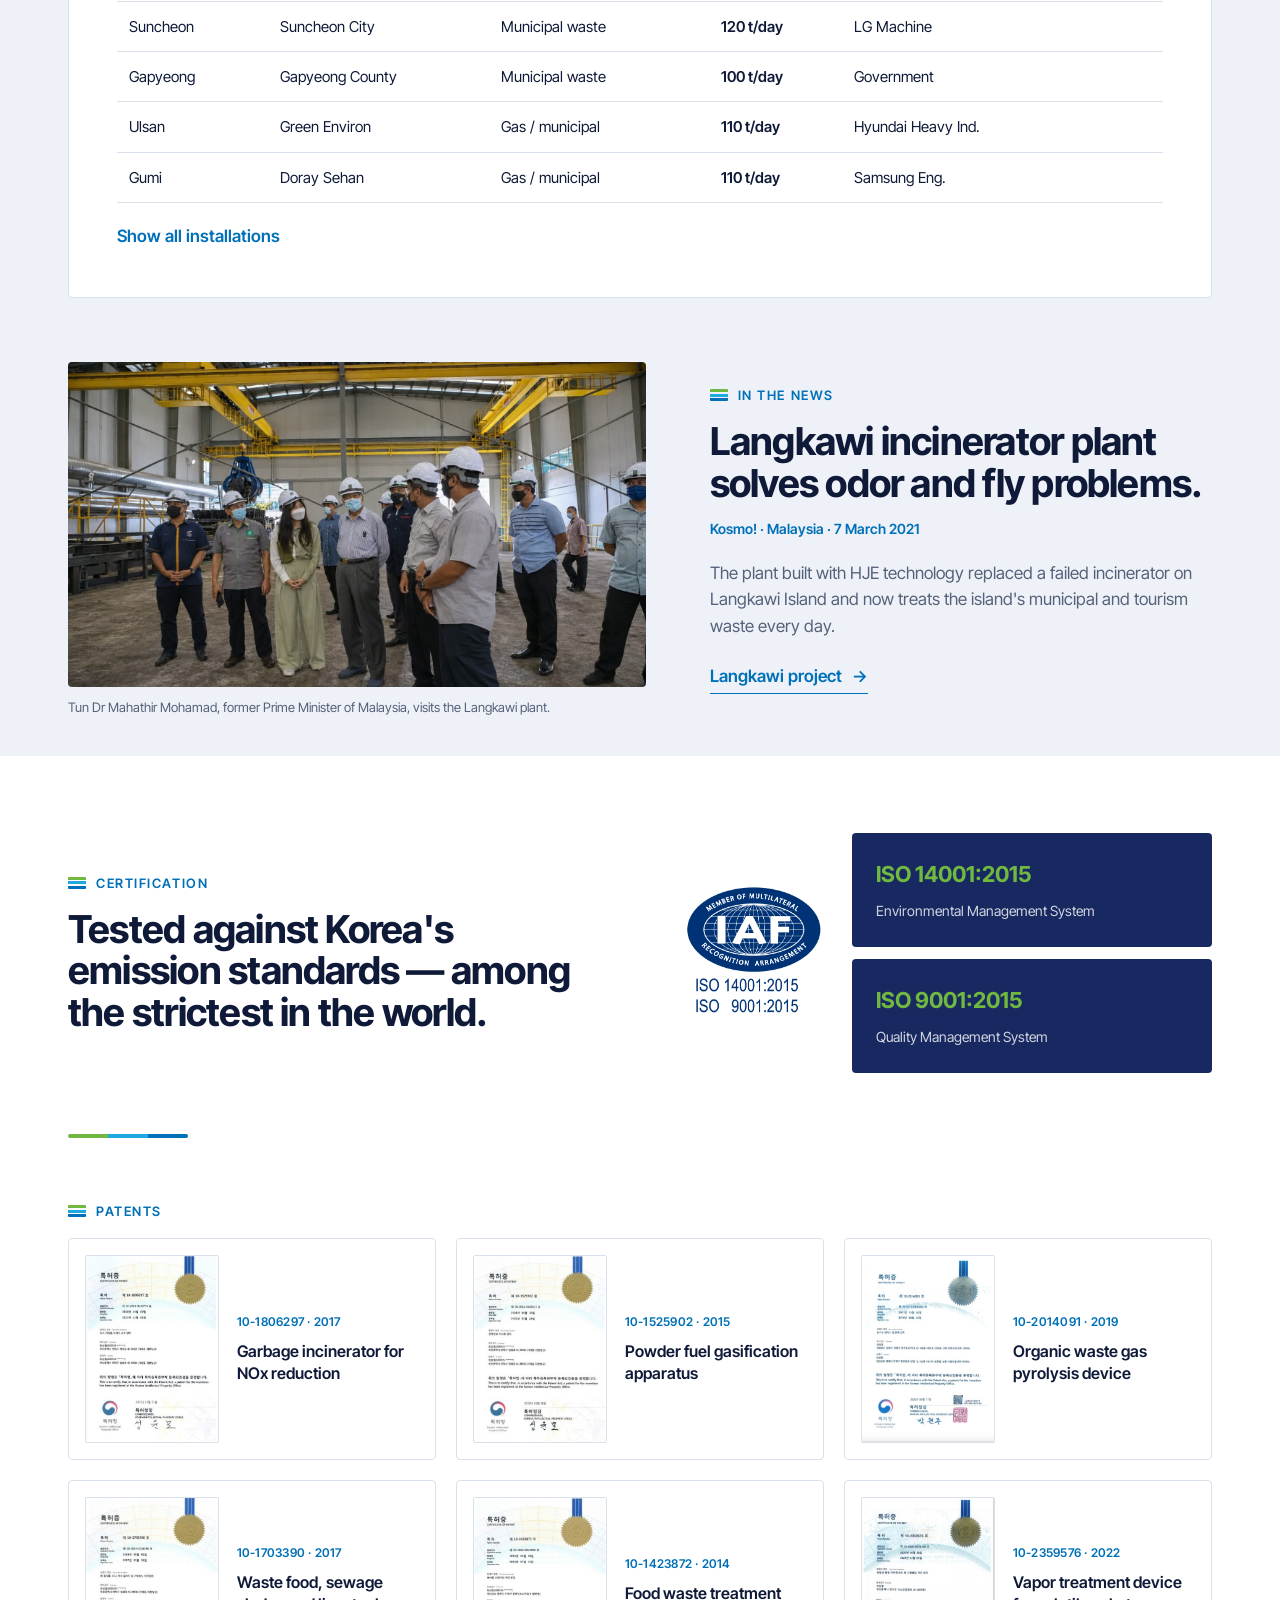
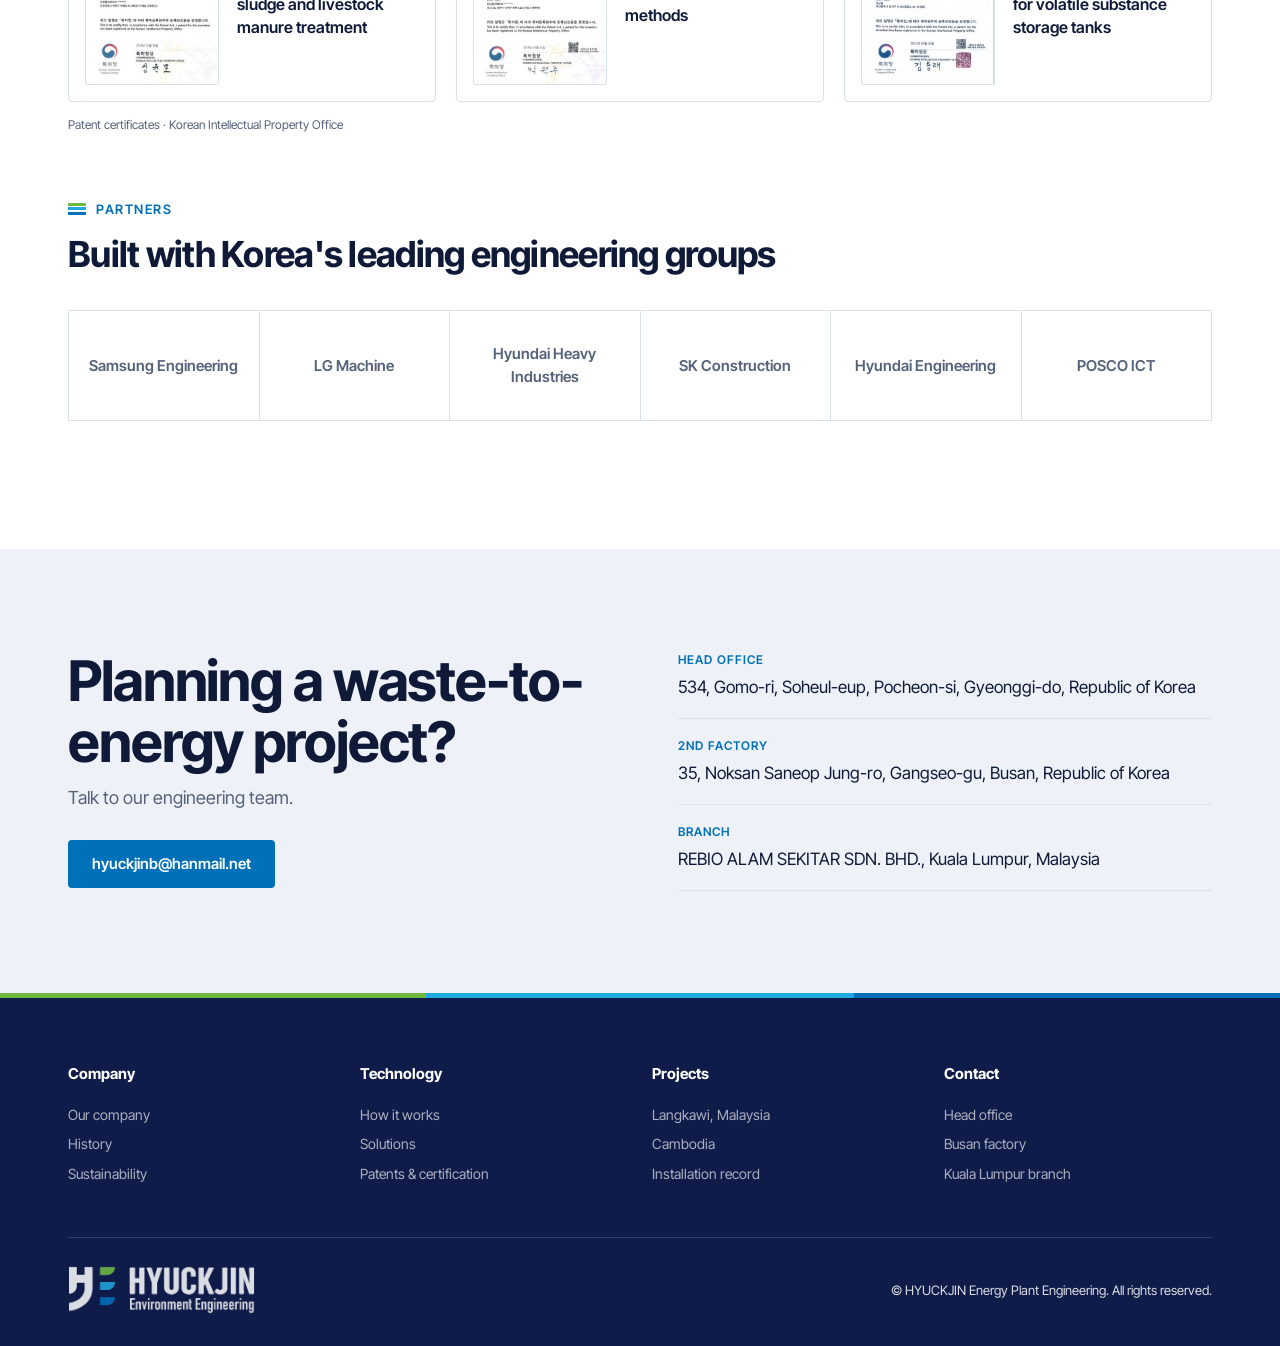
==== commit 106bb785: "Keep page address clean on menu clicks (saved/shared links open at the top) Co-Authored-By: Claude O" ====
--- a/index.html
+++ b/index.html
@@ -20,7 +20,7 @@
 <link rel="preconnect" href="https://fonts.googleapis.com">
 <link rel="preconnect" href="https://fonts.gstatic.com" crossorigin>
 <link href="https://fonts.googleapis.com/css2?family=Inter+Tight:wght@400;500;600;700&display=swap" rel="stylesheet">
-<link rel="stylesheet" href="style.css?v=60">
+<link rel="stylesheet" href="style.css?v=61">
 </head>
 <body>
 
@@ -462,6 +462,6 @@
   </div>
 </footer>
 
-<script src="main.js?v=60"></script>
+<script src="main.js?v=61"></script>
 </body>
 </html>
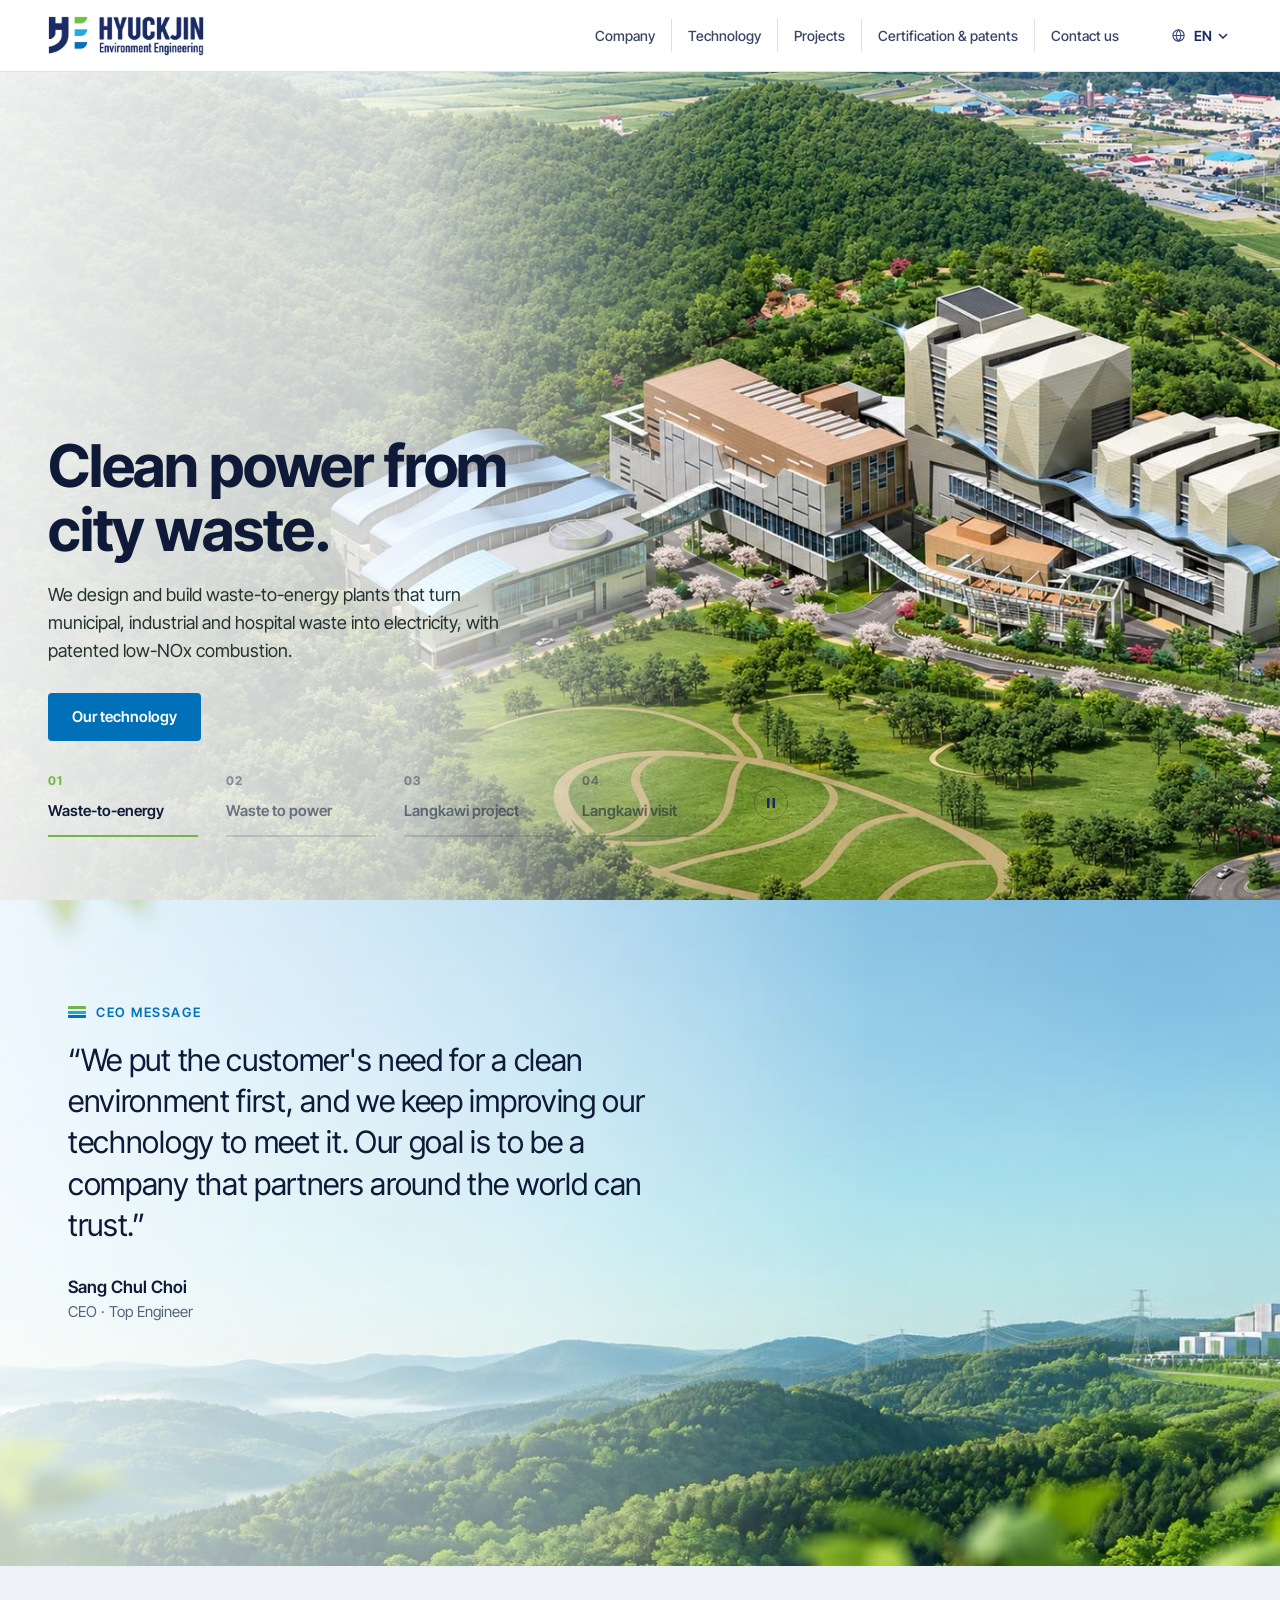
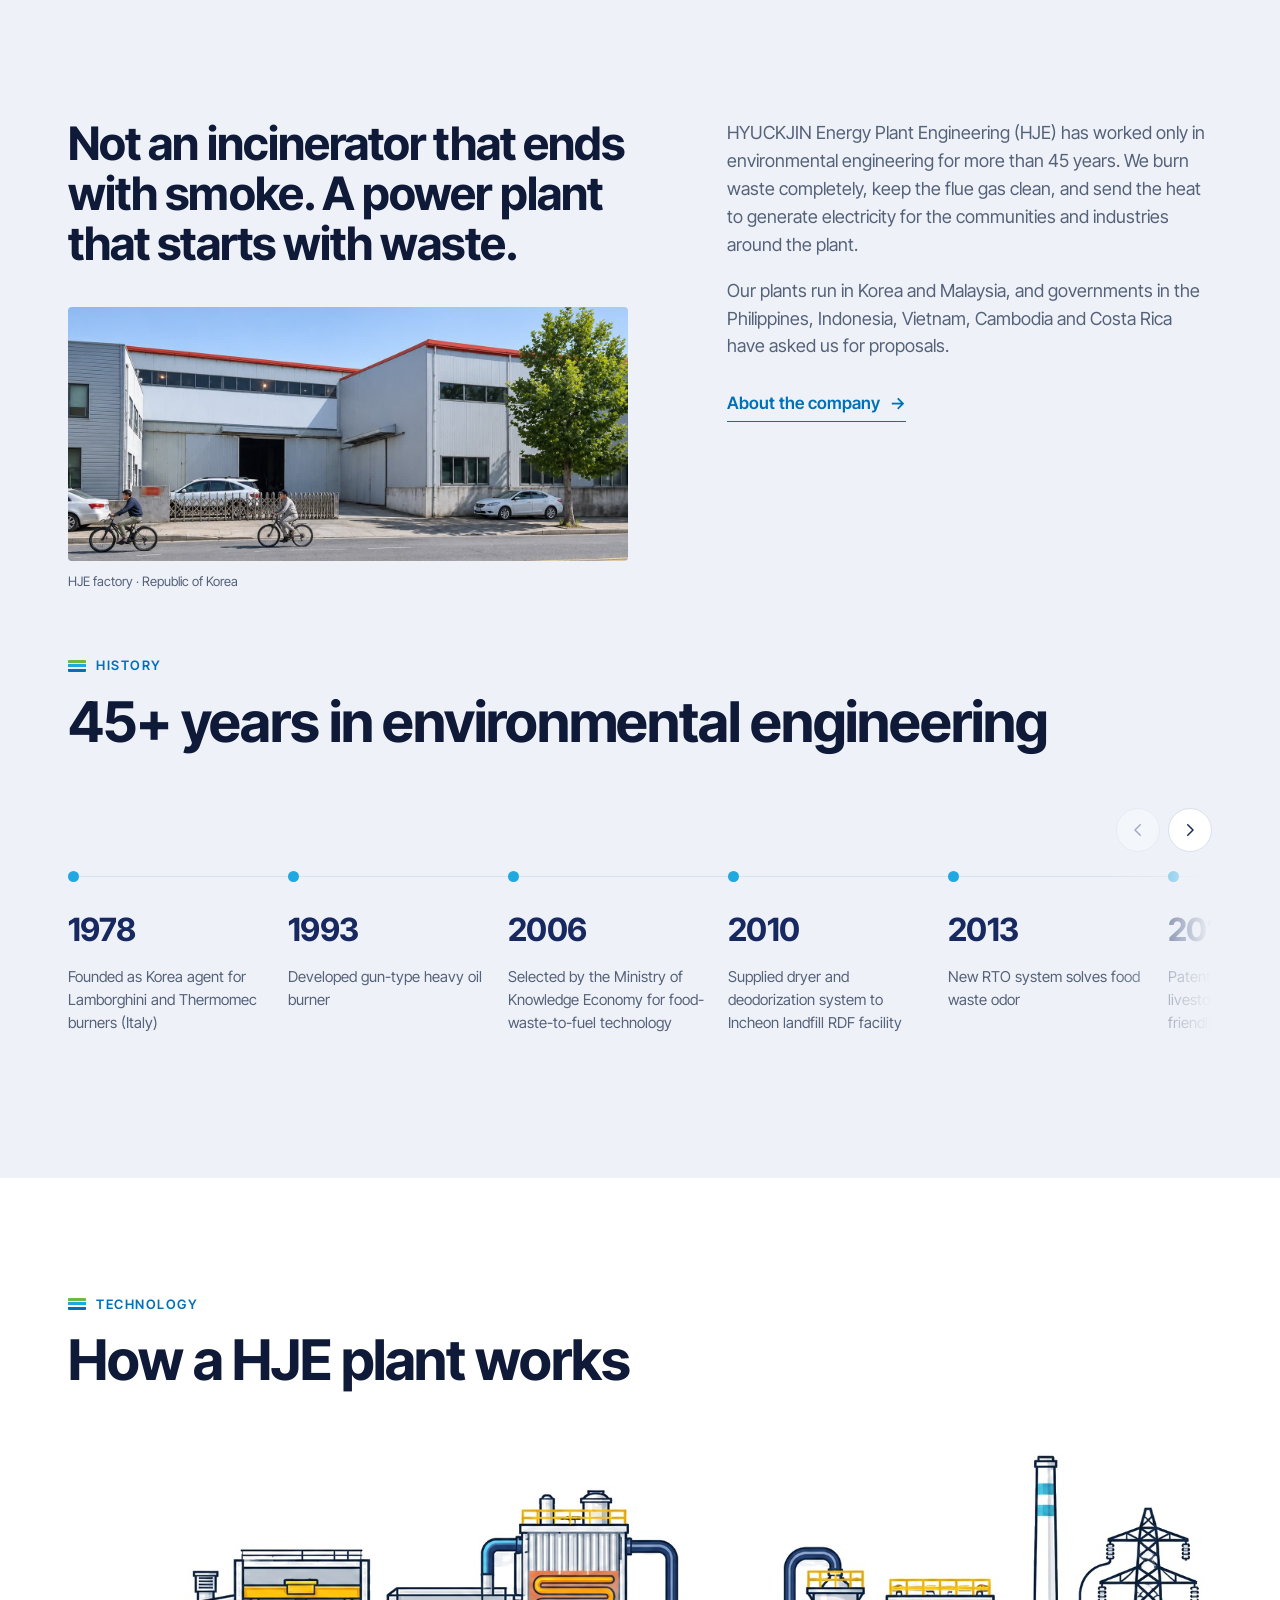
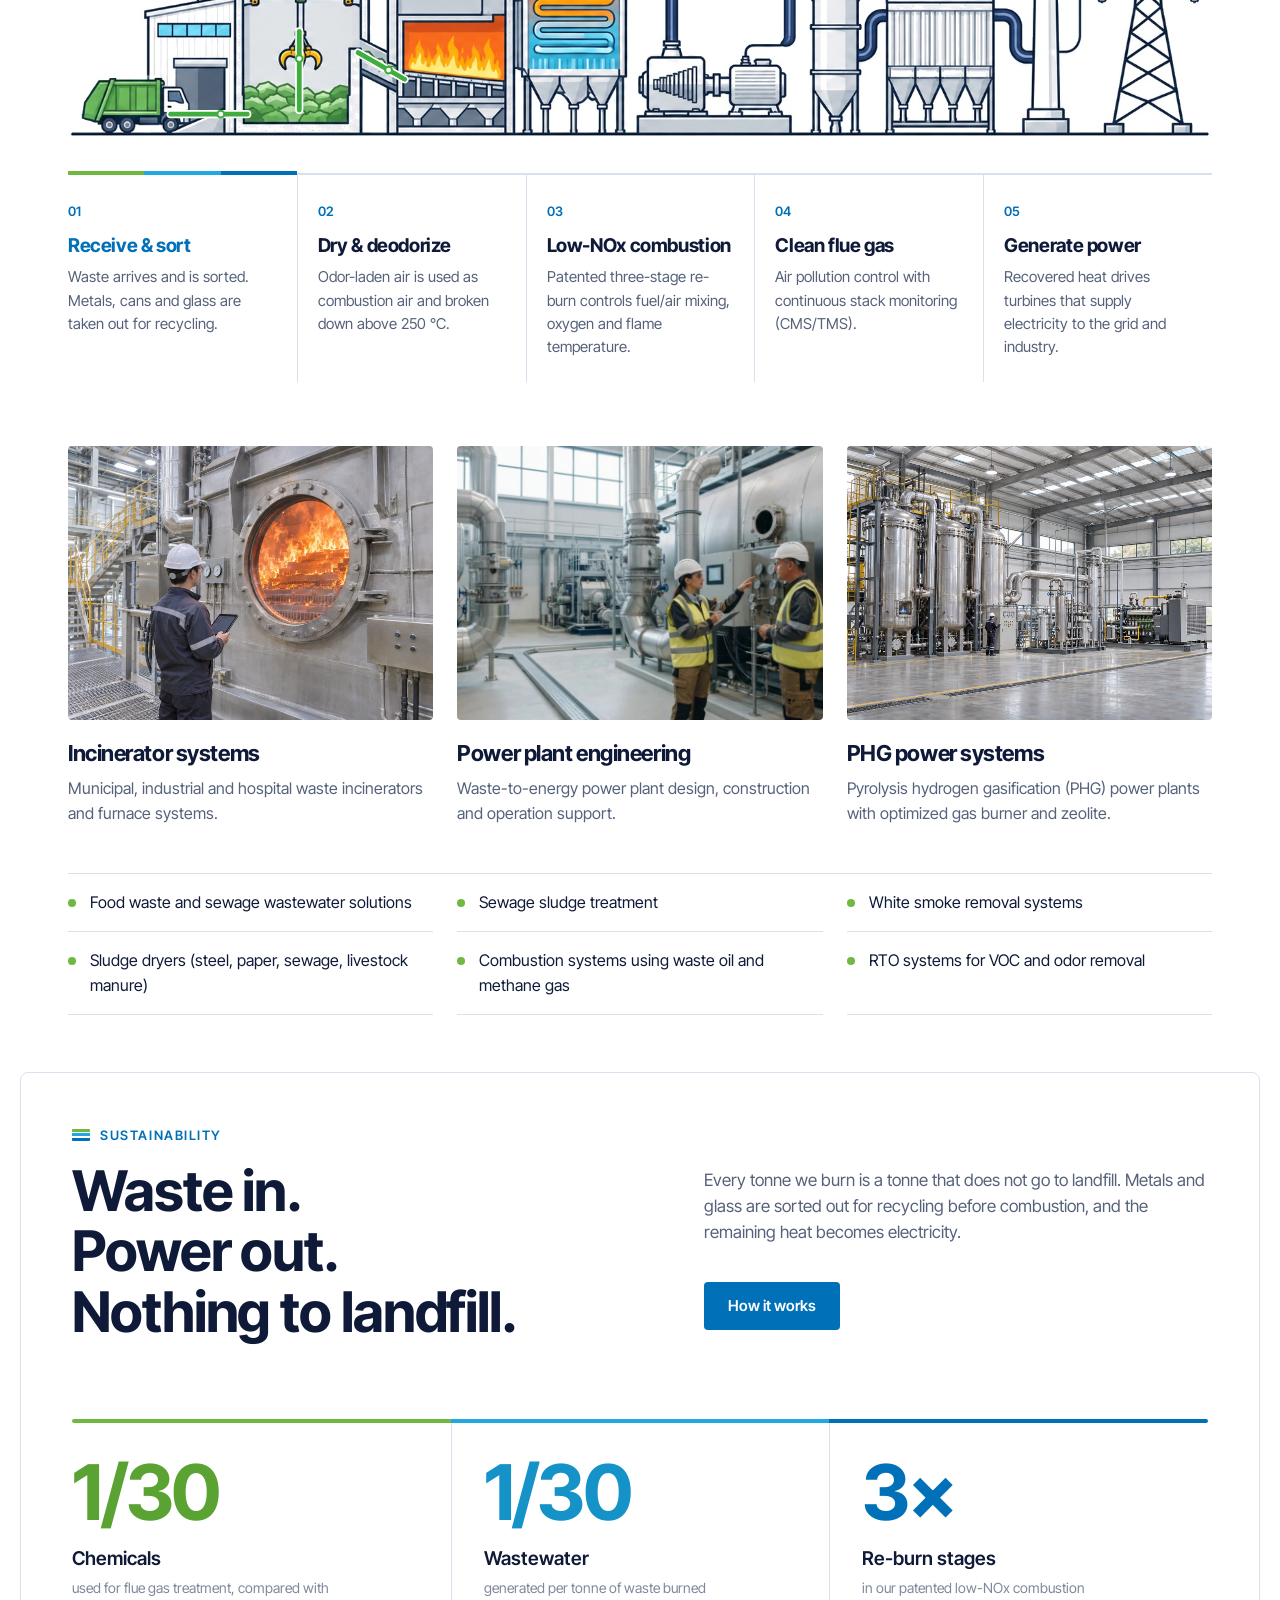
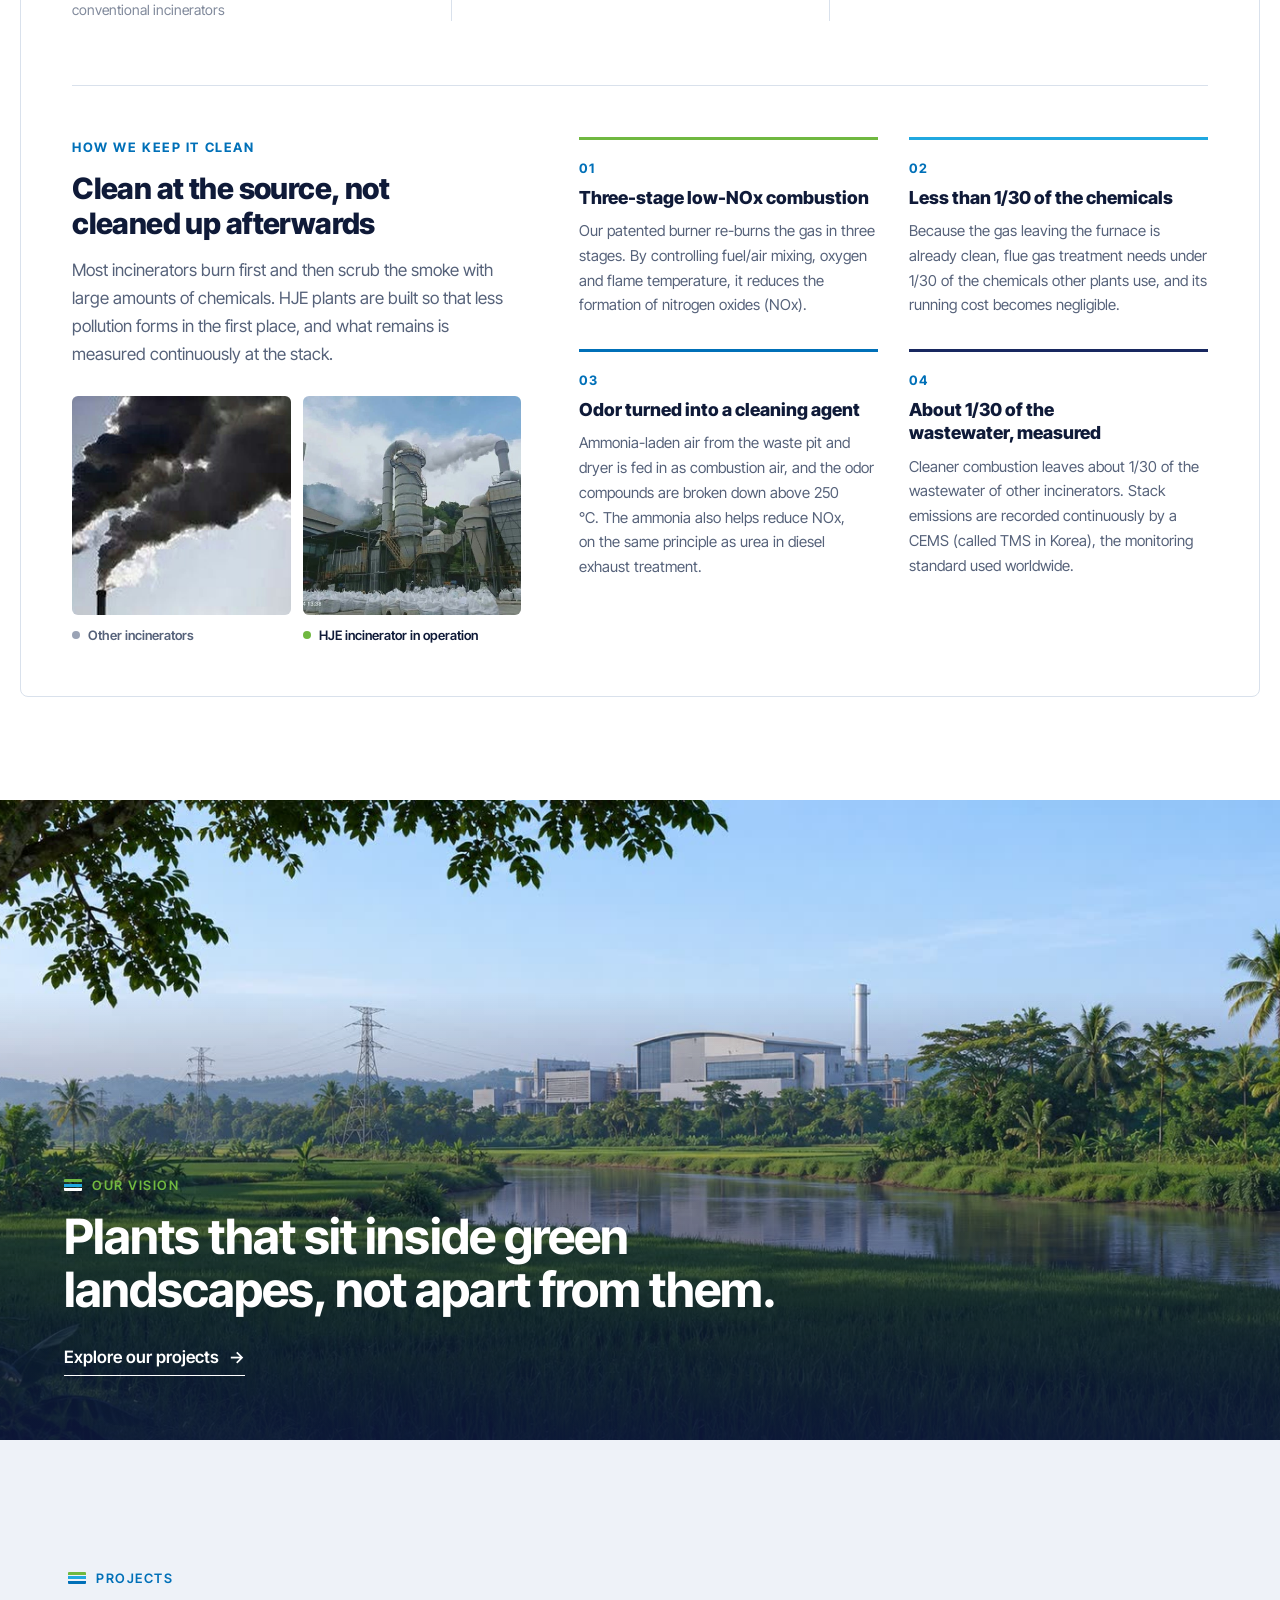
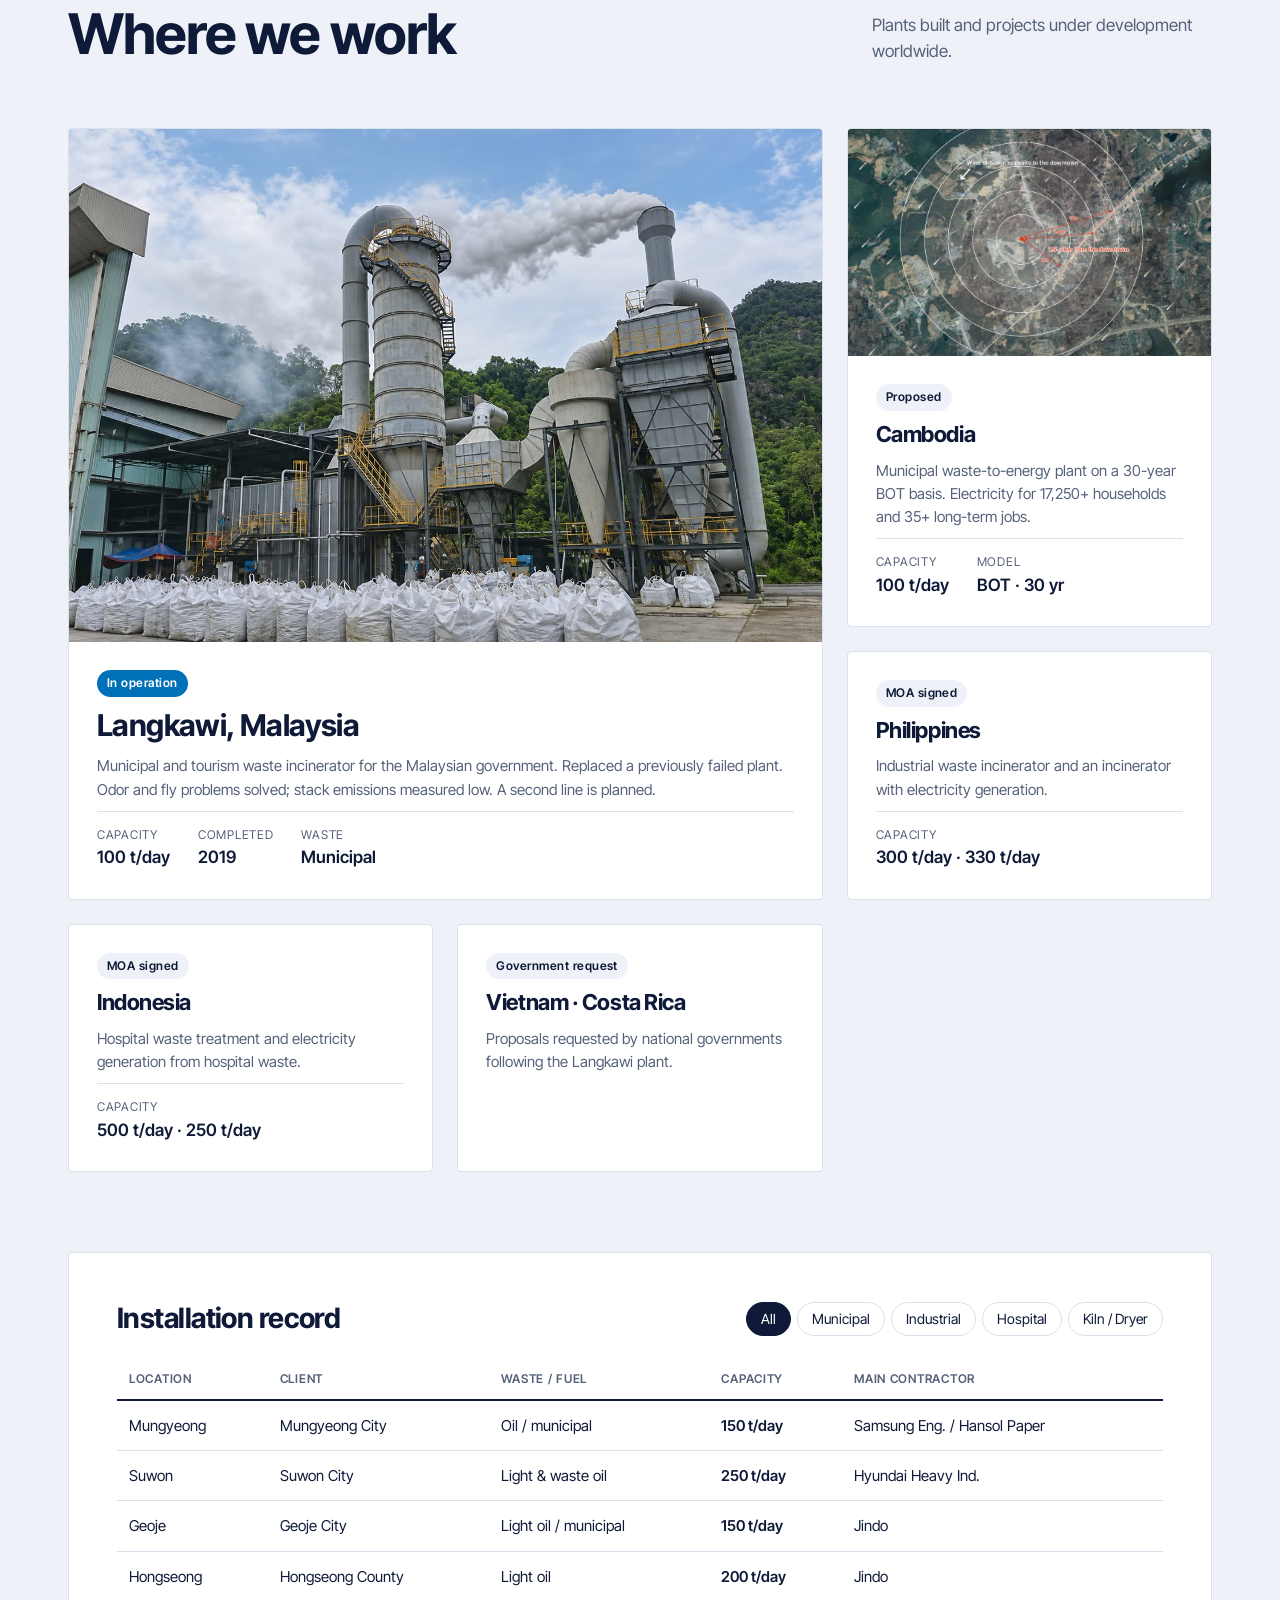
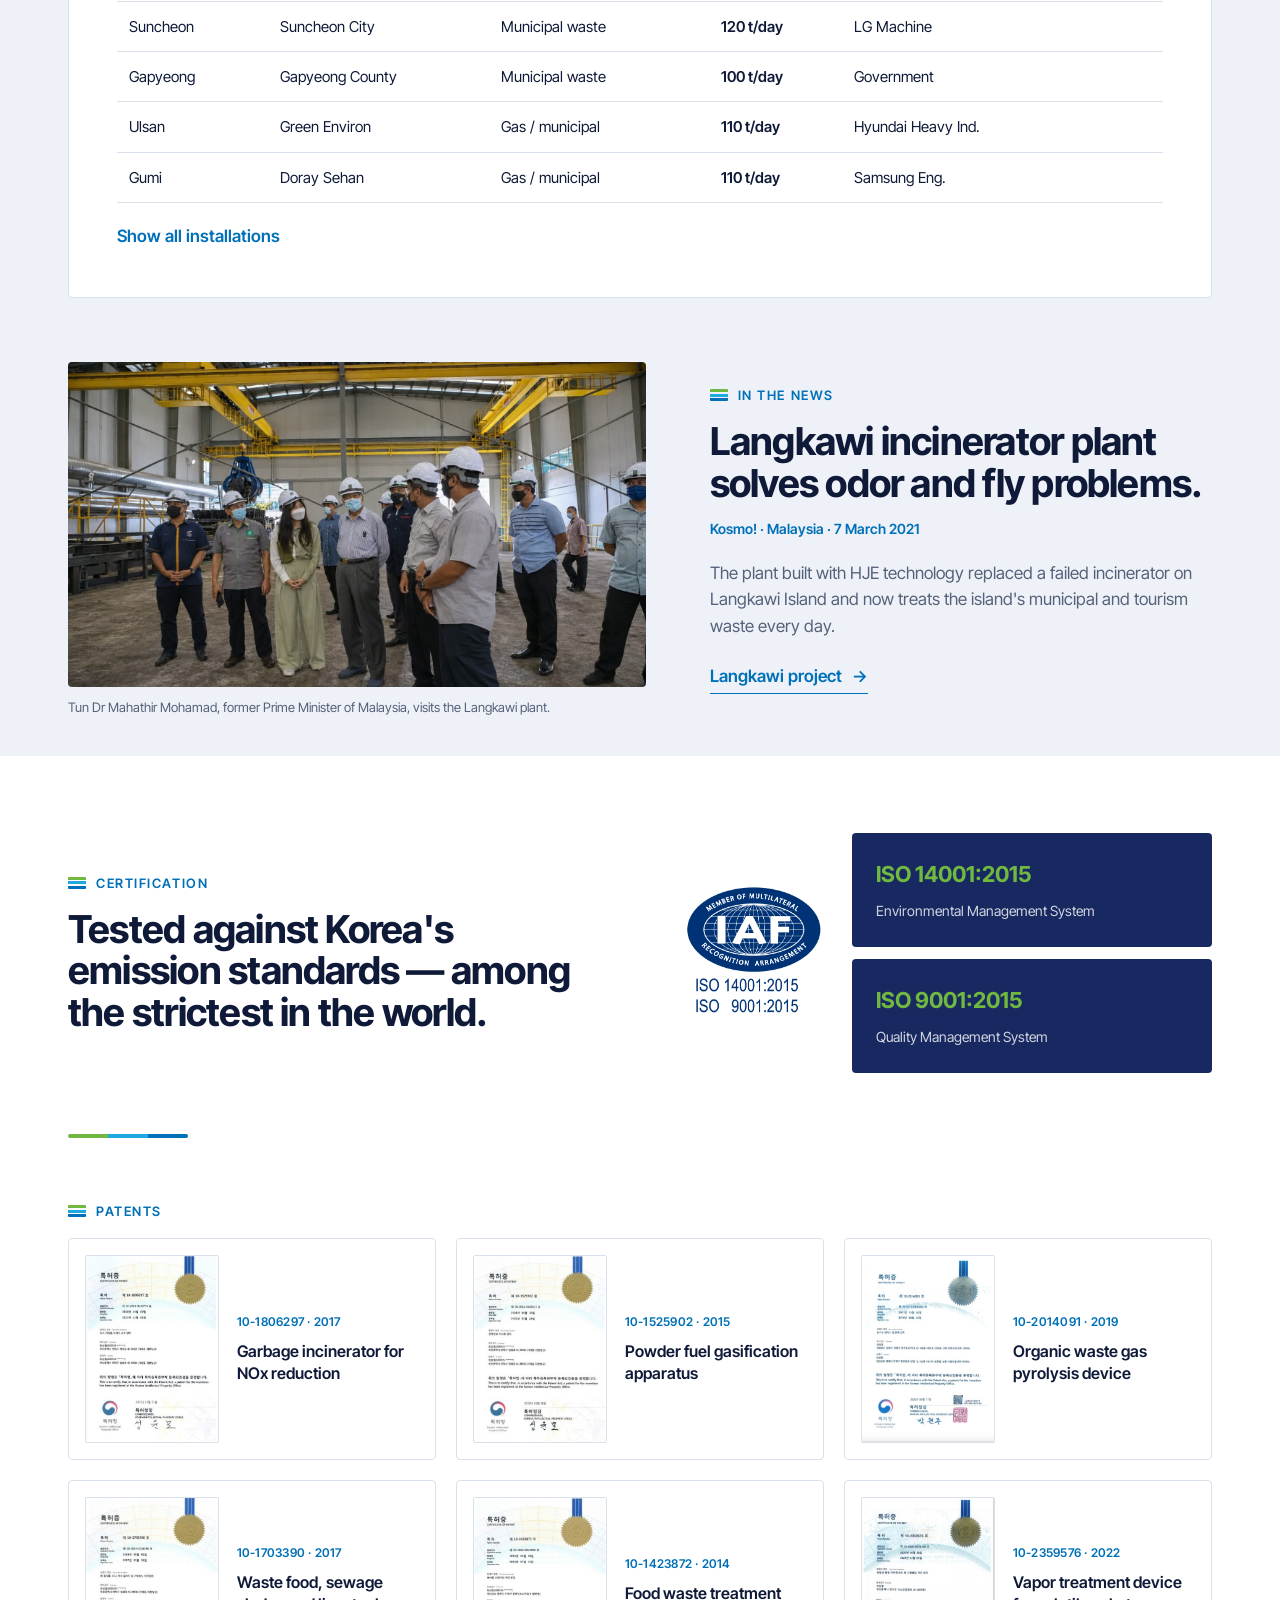
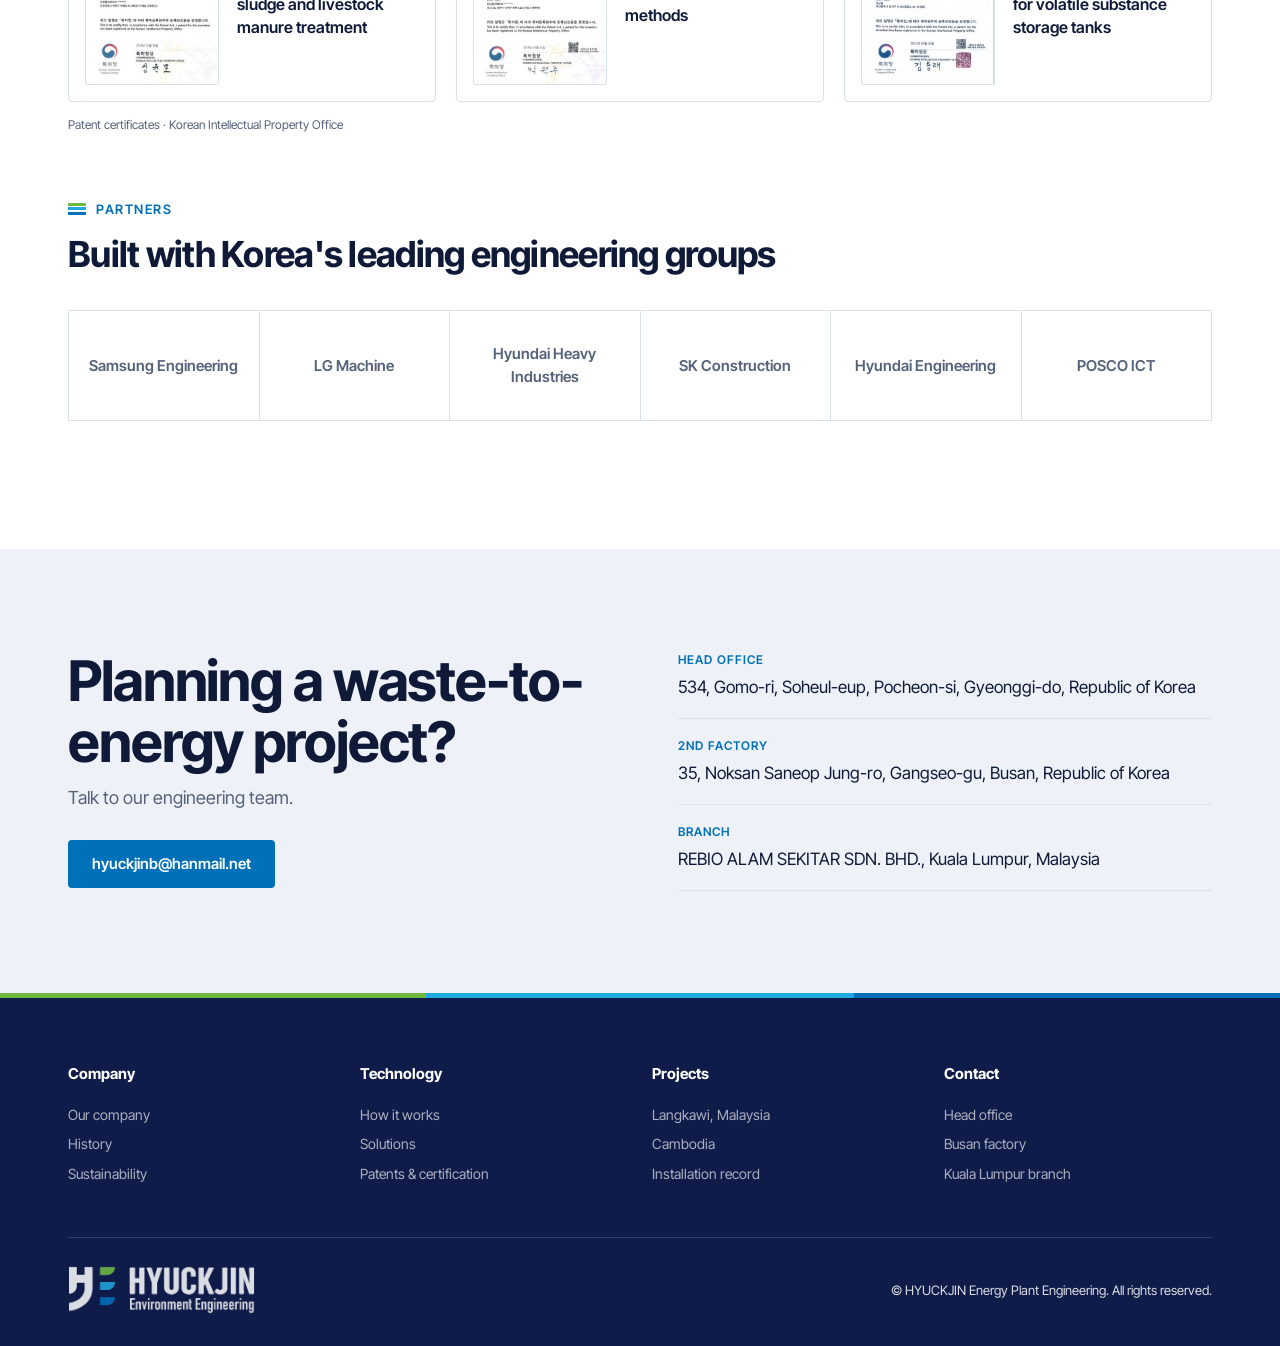
==== commit 6629de72: "Phone: intro factory photo below the text Co-Authored-By: Claude Opus 5.5 <noreply@anthropic.com>" ====
--- a/index.html
+++ b/index.html
@@ -20,7 +20,7 @@
 <link rel="preconnect" href="https://fonts.googleapis.com">
 <link rel="preconnect" href="https://fonts.gstatic.com" crossorigin>
 <link href="https://fonts.googleapis.com/css2?family=Inter+Tight:wght@400;500;600;700&display=swap" rel="stylesheet">
-<link rel="stylesheet" href="style.css?v=61">
+<link rel="stylesheet" href="style.css?v=62">
 </head>
 <body>
 
@@ -462,6 +462,6 @@
   </div>
 </footer>
 
-<script src="main.js?v=61"></script>
+<script src="main.js?v=62"></script>
 </body>
 </html>
--- a/style.css
+++ b/style.css
@@ -678,3 +678,11 @@
   .tl::before{left:-33px;top:9px}
   .tl b{font-size:26px;margin-bottom:6px}
 }
+/* phones: intro reads headline → text → factory photo */
+@media (max-width:760px){
+  .statement .wrap{display:flex;flex-direction:column;gap:0}
+  .statement__lead{display:contents}
+  .statement h2{order:1;margin-bottom:24px}
+  .statement__body{order:2}
+  .statement__photo{order:3;margin-top:28px;max-width:none}
+}
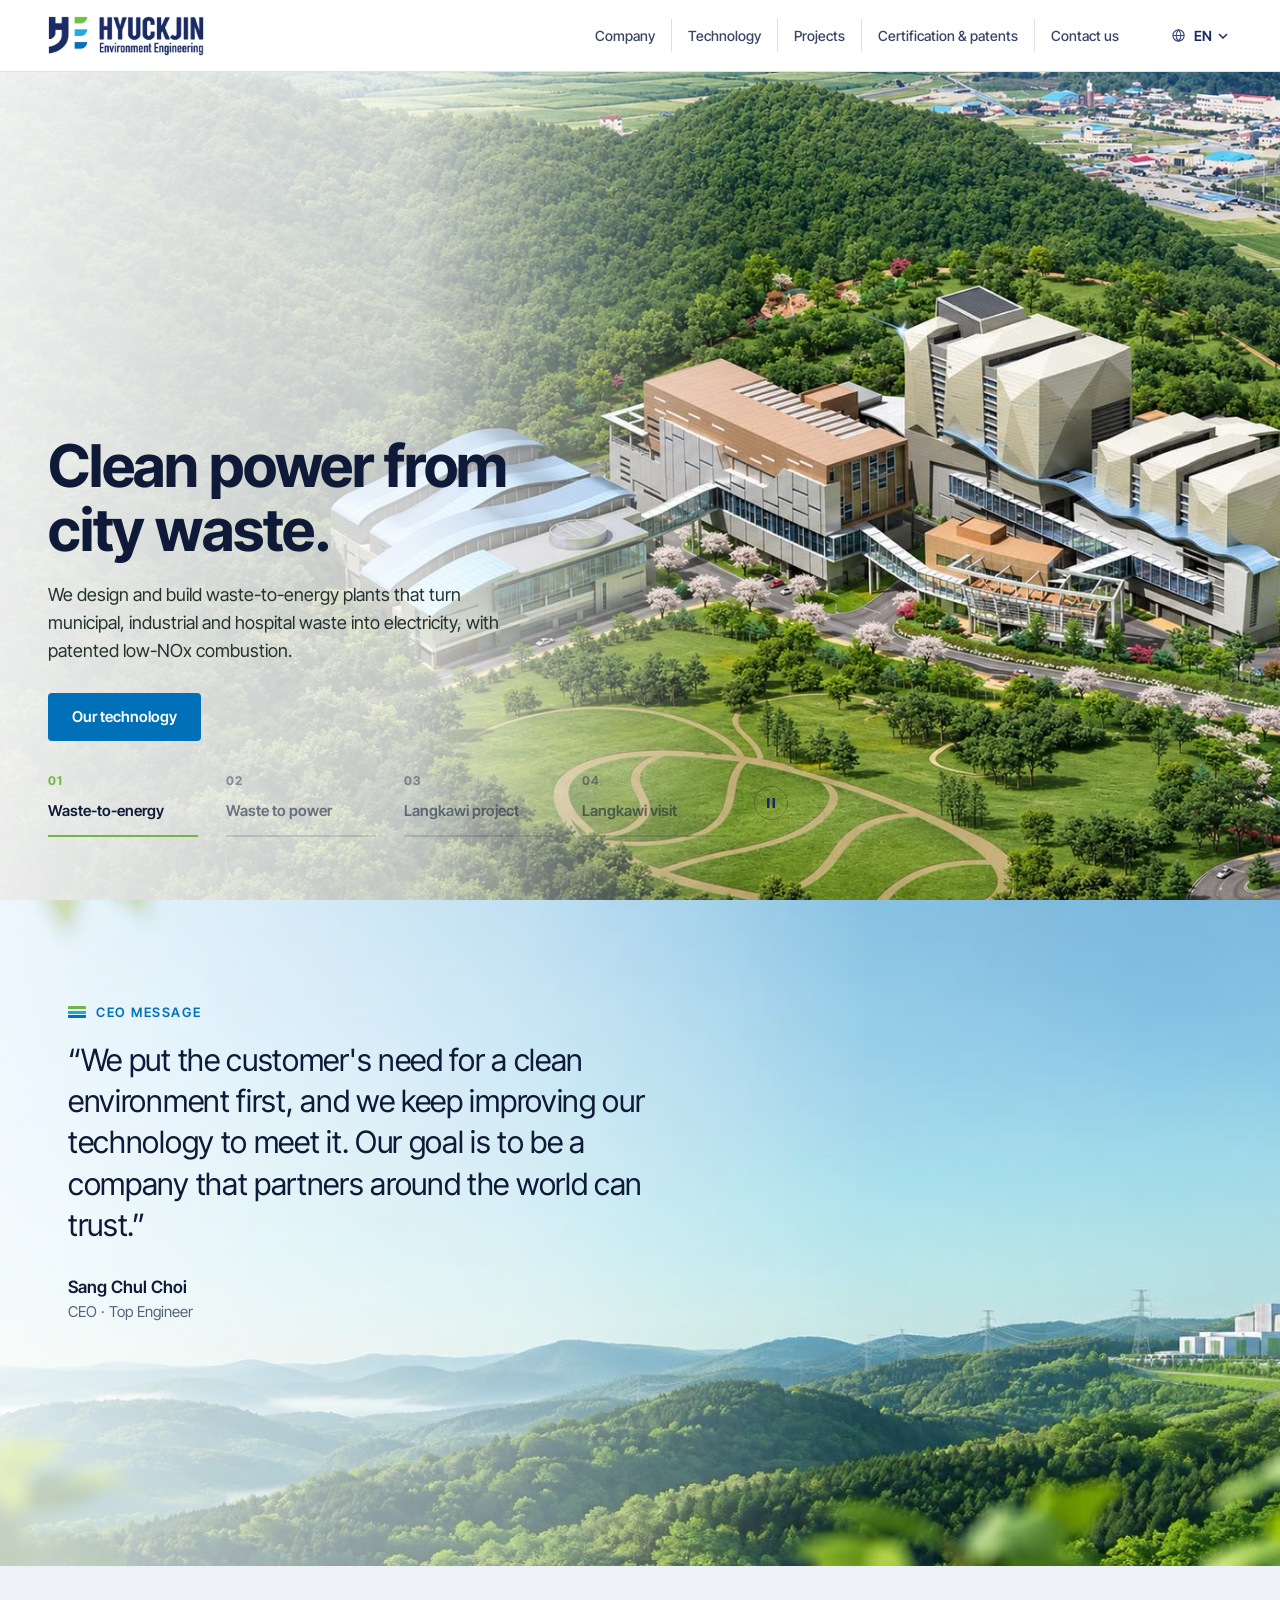
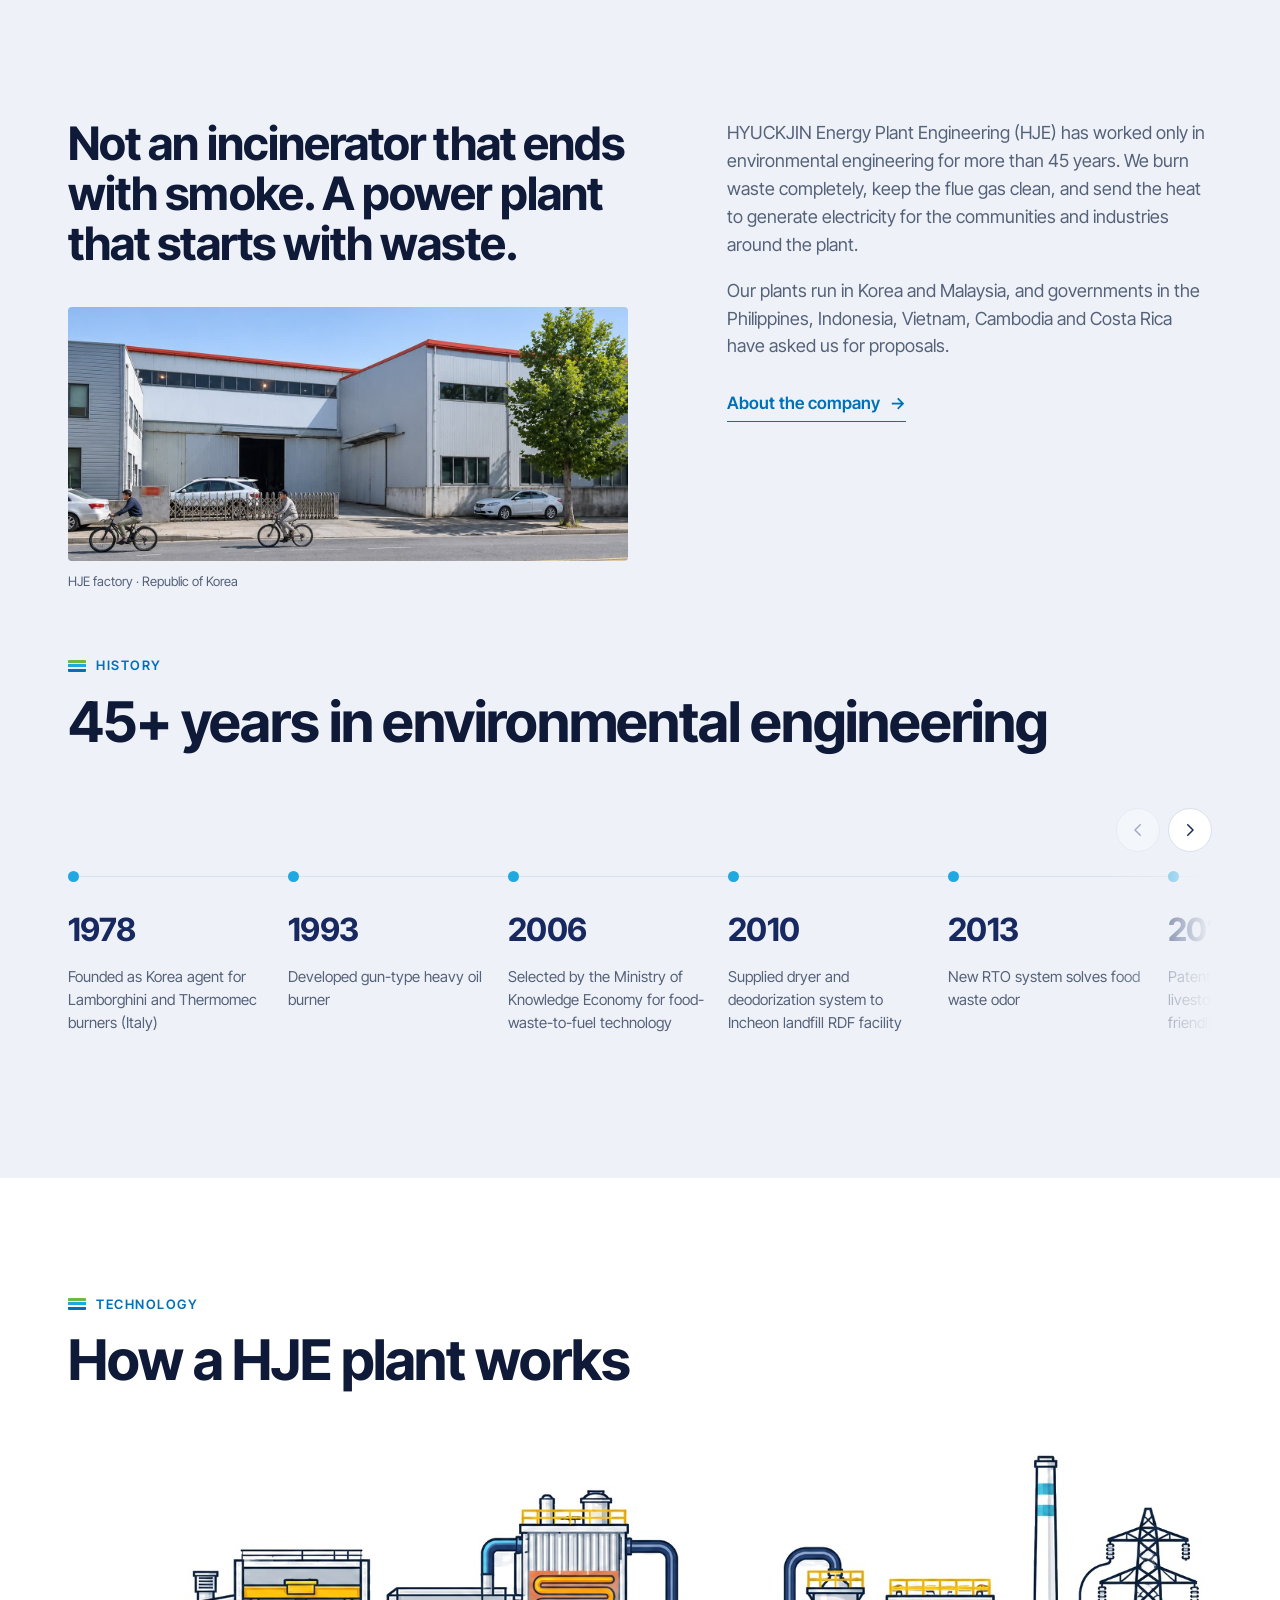
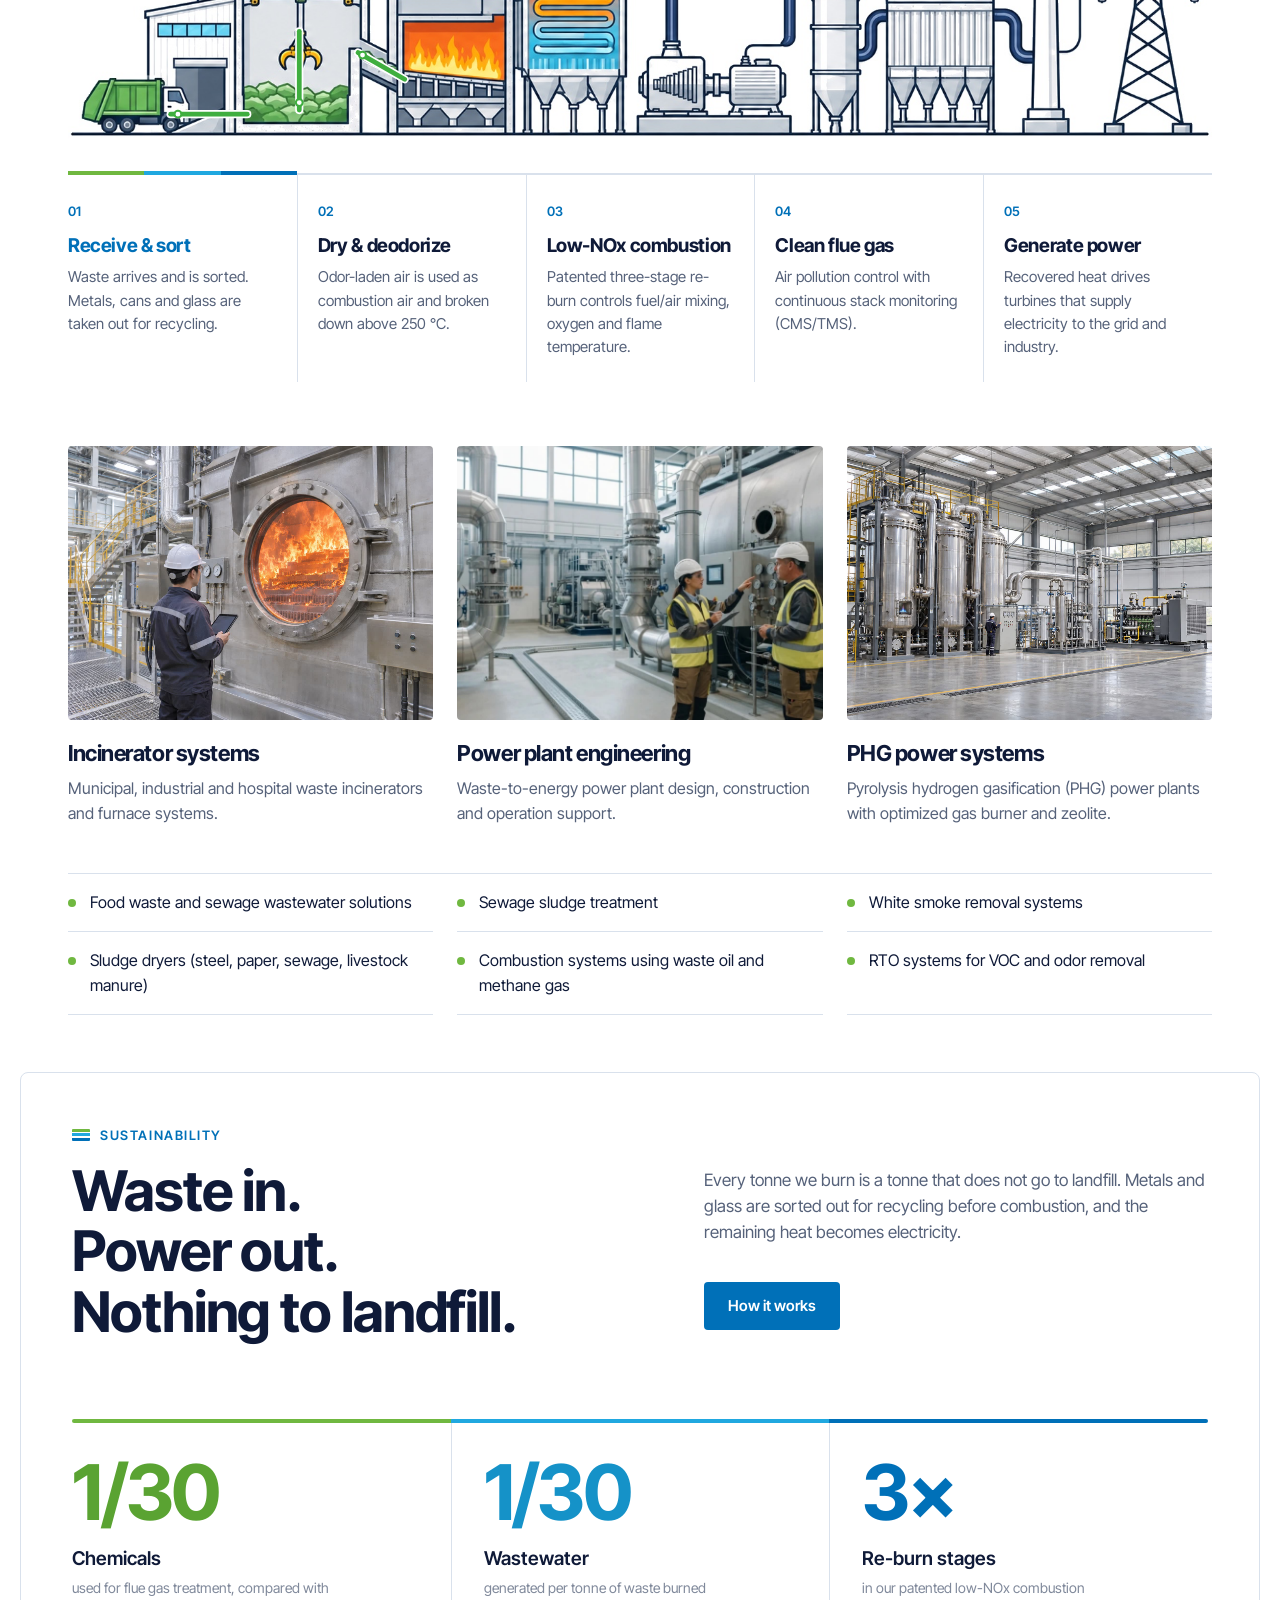
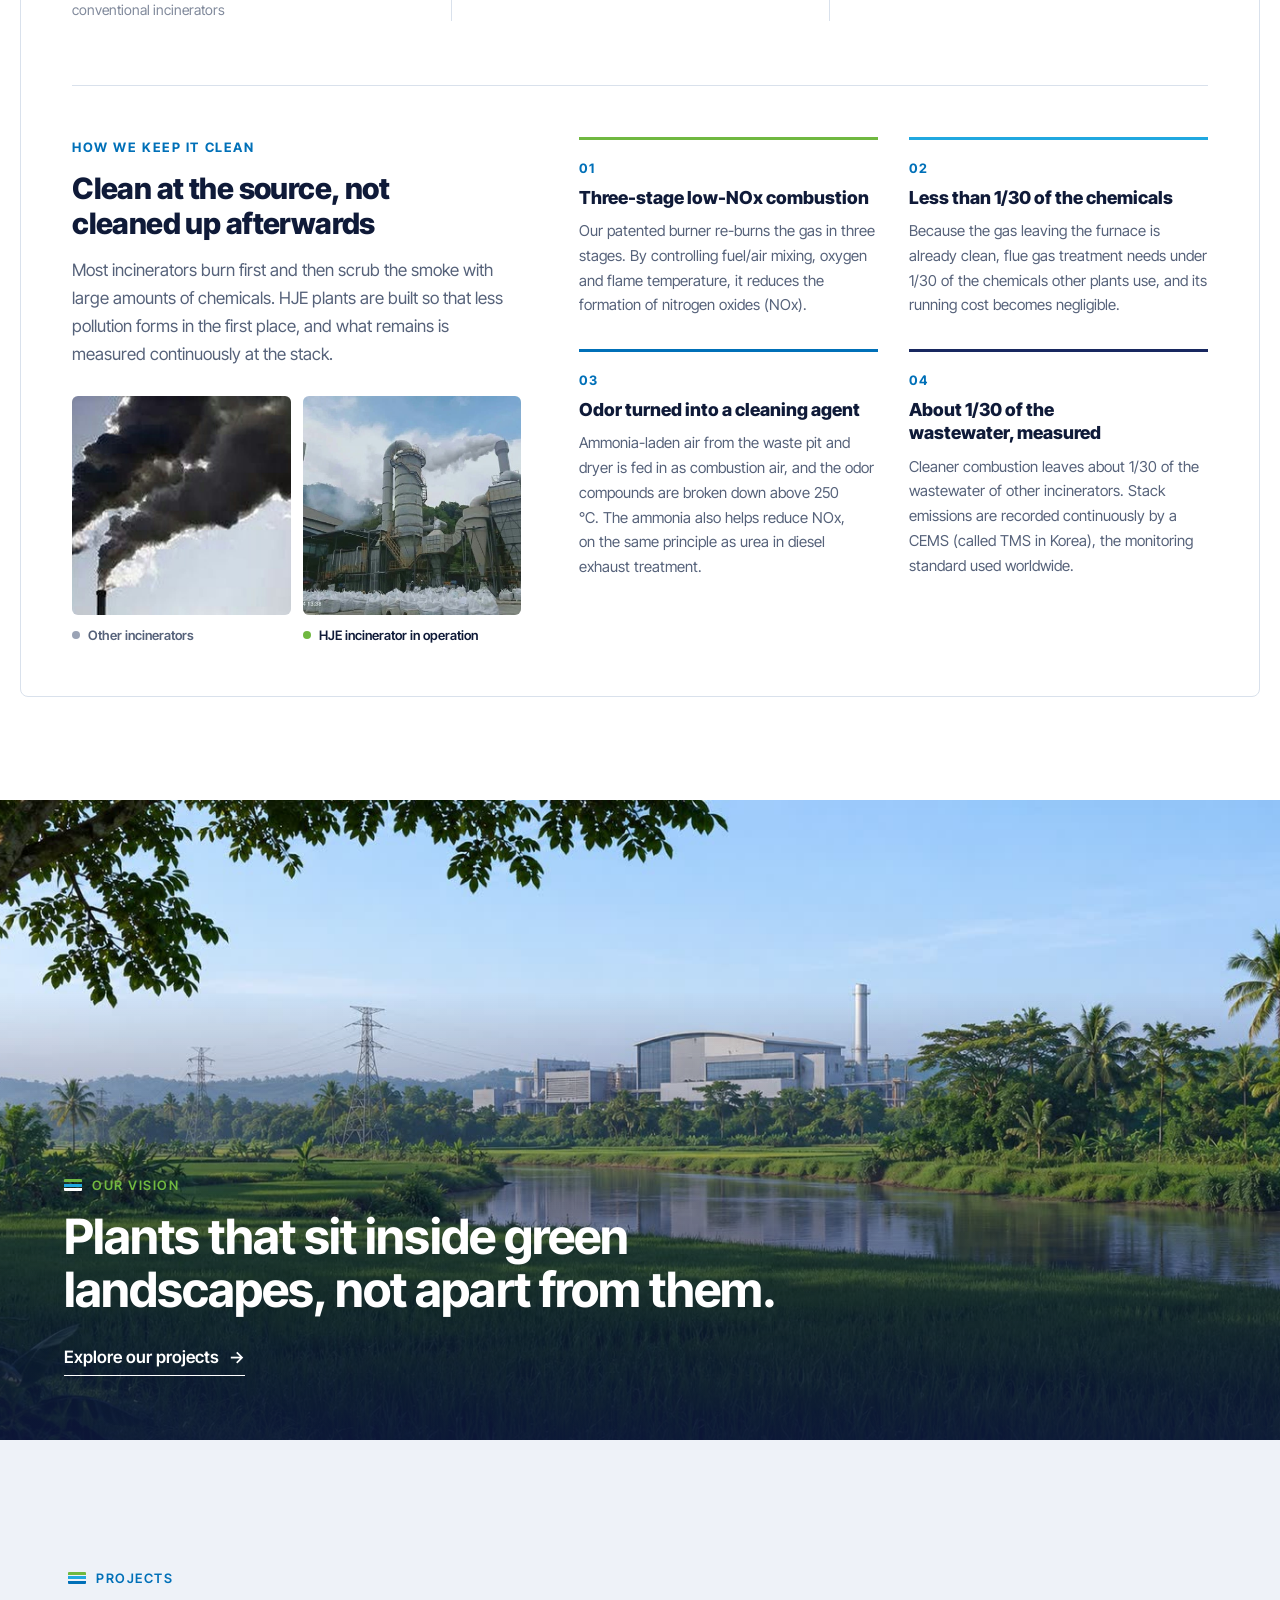
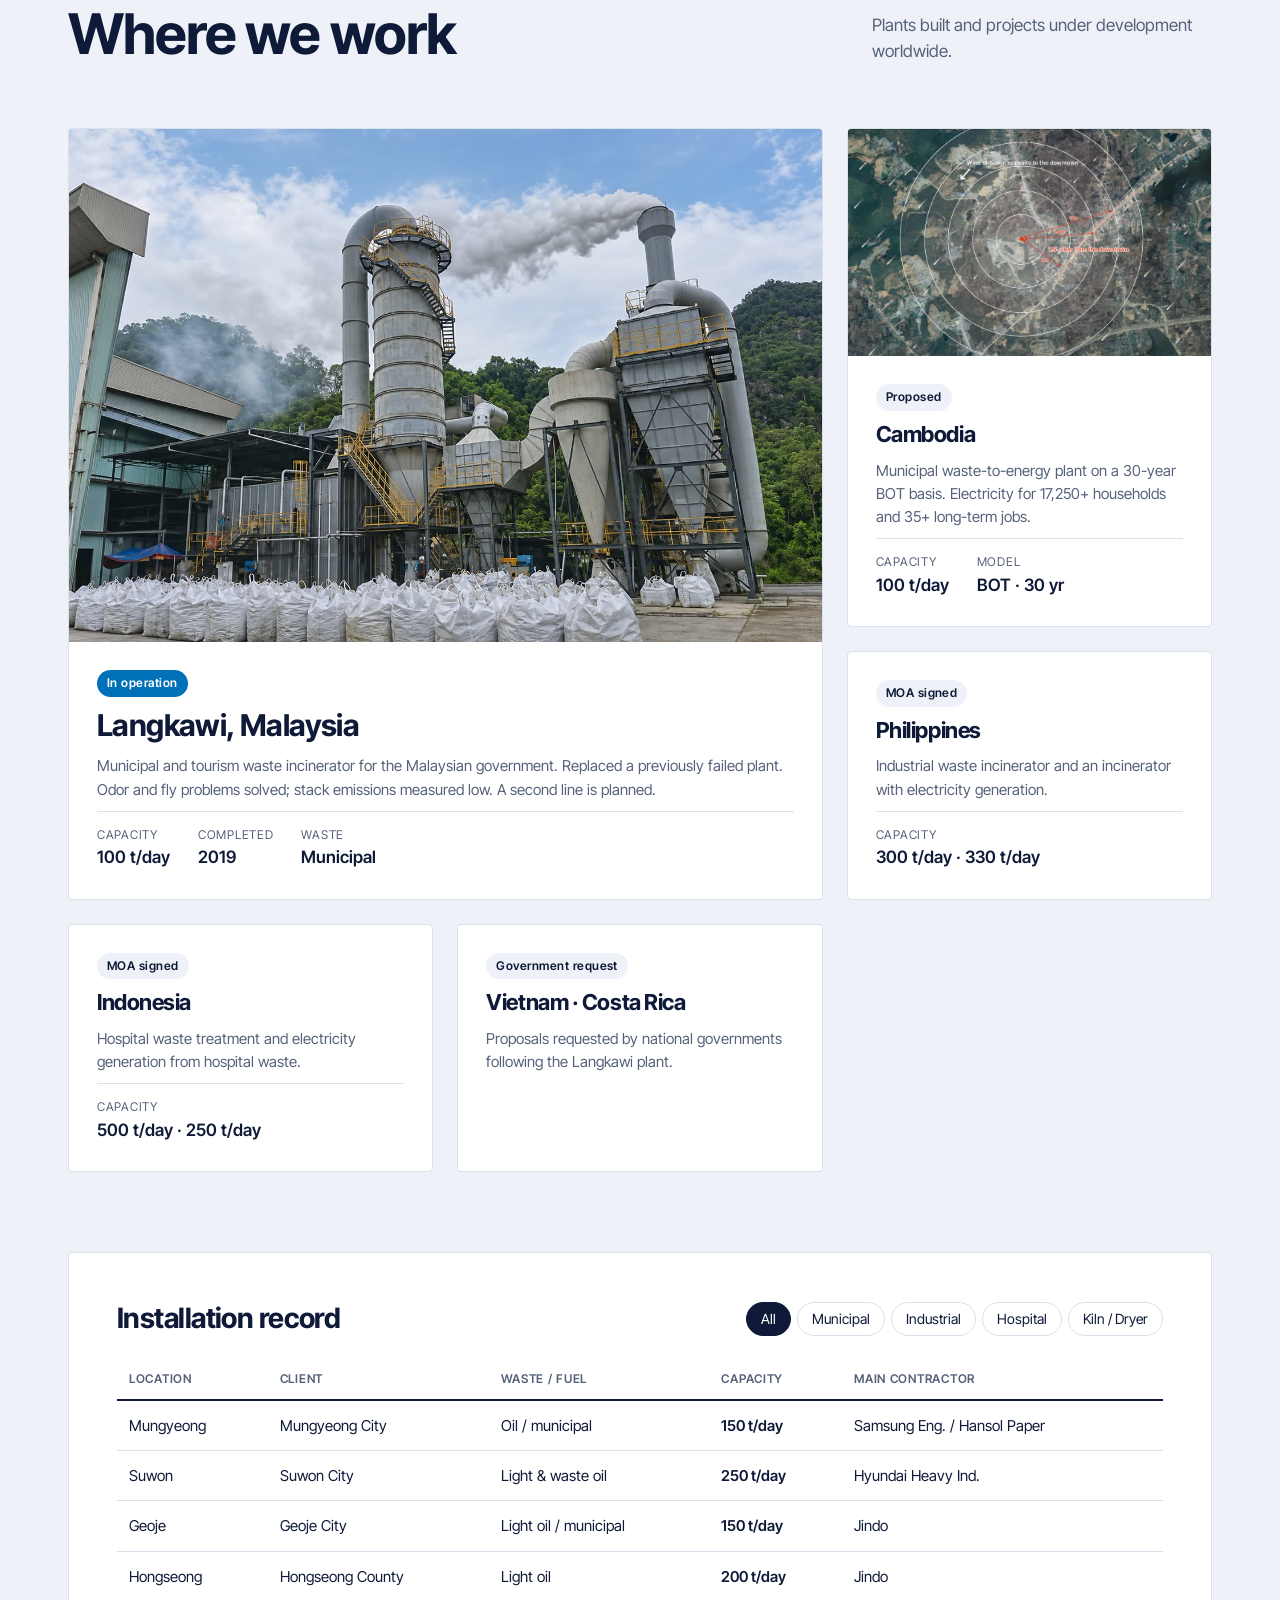
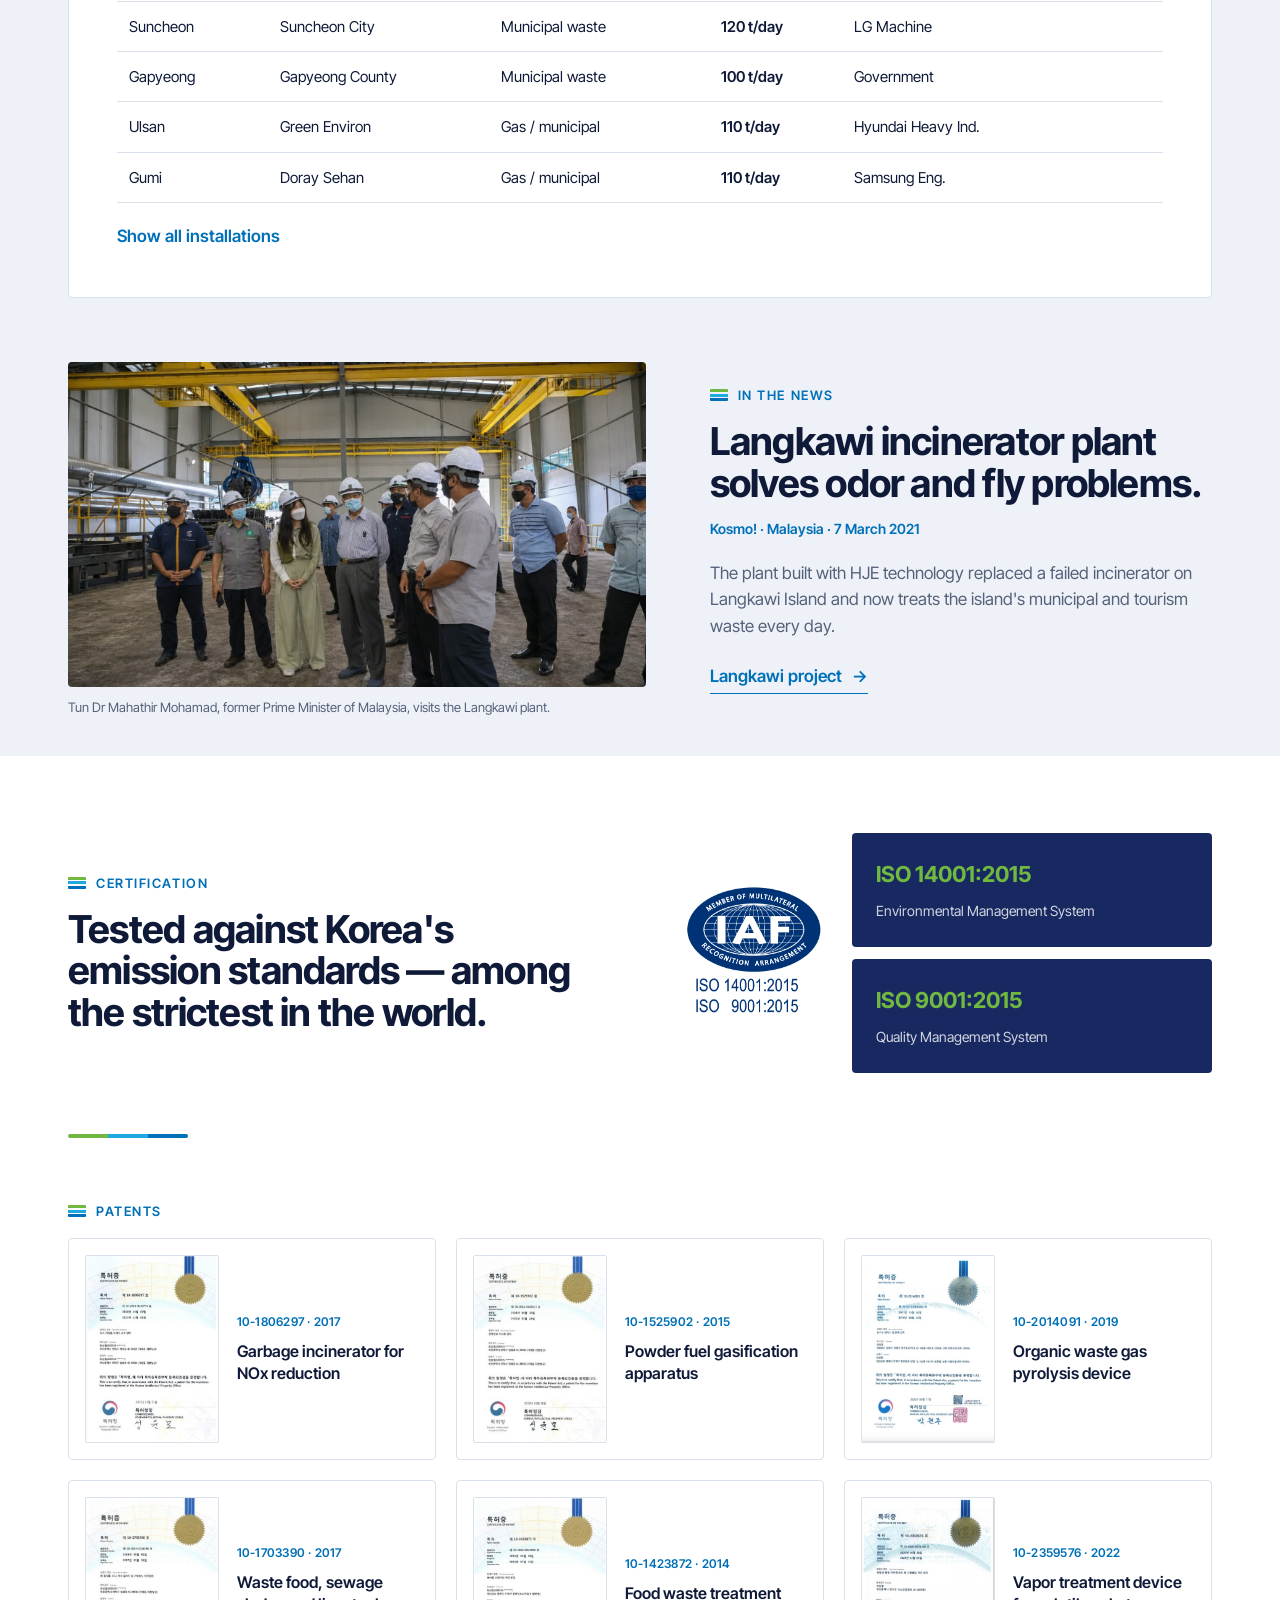
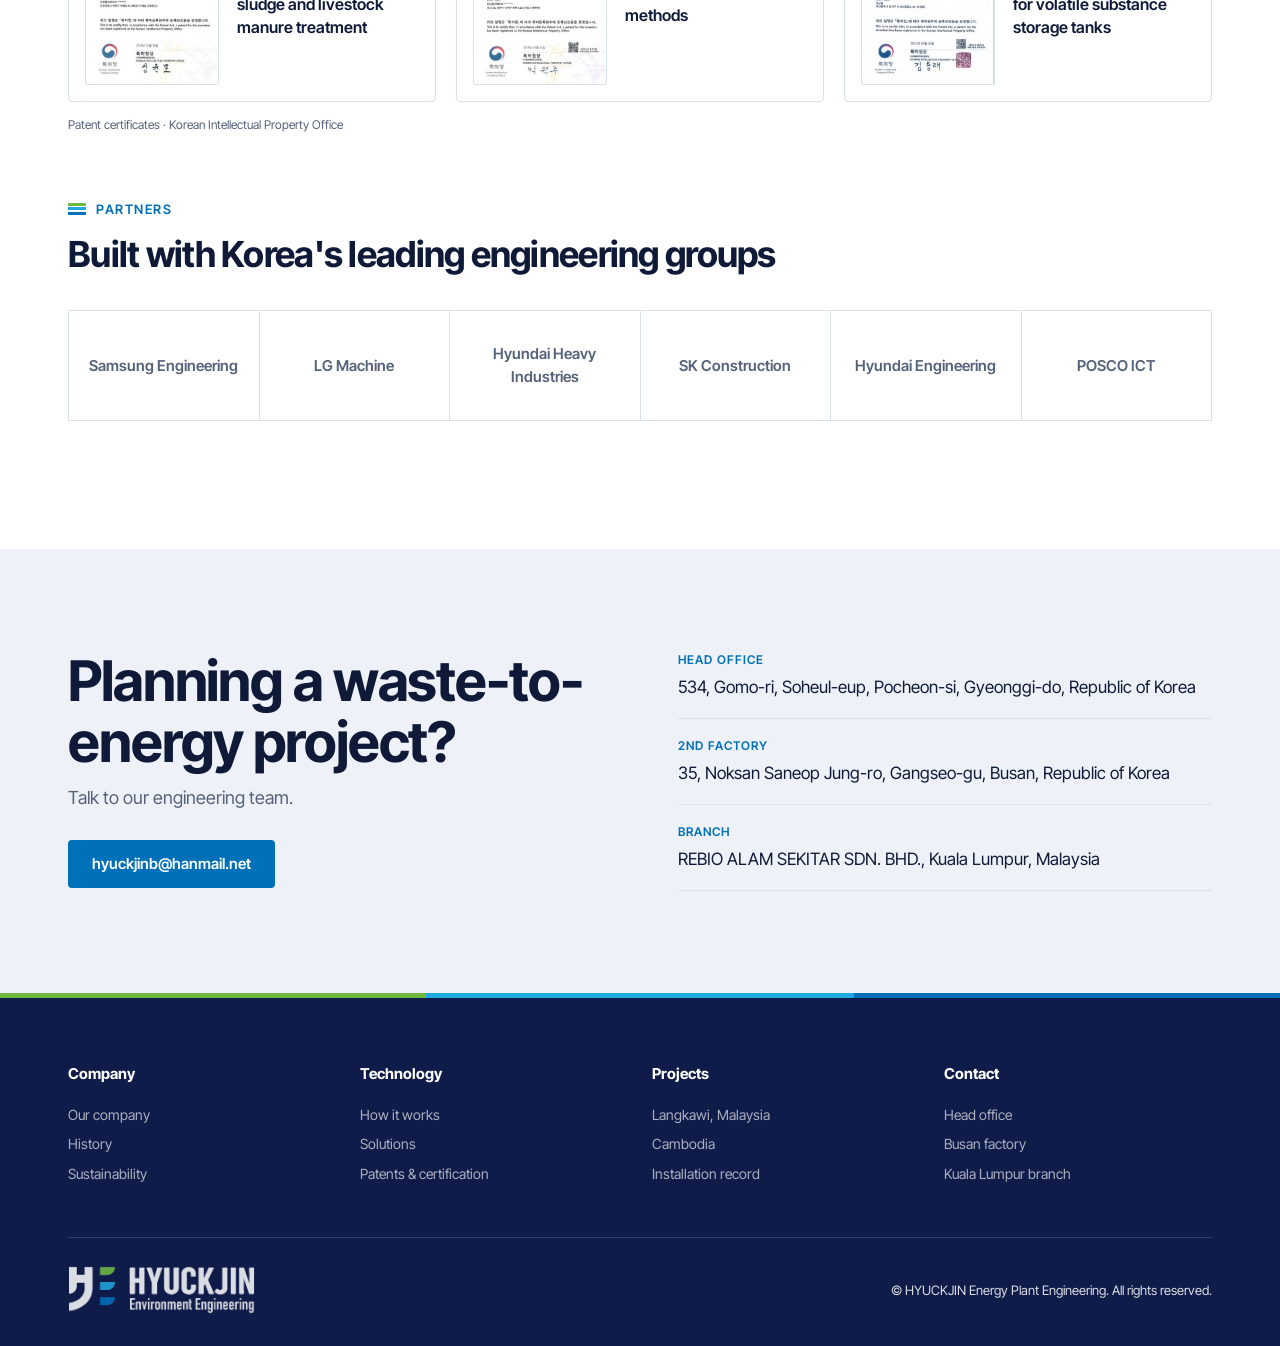
==== commit e6bde996: "Phone: all photos in 16:9 Co-Authored-By: Claude Opus 5.5 <noreply@anthropic.com>" ====
--- a/index.html
+++ b/index.html
@@ -20,7 +20,7 @@
 <link rel="preconnect" href="https://fonts.googleapis.com">
 <link rel="preconnect" href="https://fonts.gstatic.com" crossorigin>
 <link href="https://fonts.googleapis.com/css2?family=Inter+Tight:wght@400;500;600;700&display=swap" rel="stylesheet">
-<link rel="stylesheet" href="style.css?v=62">
+<link rel="stylesheet" href="style.css?v=64">
 </head>
 <body>
 
@@ -462,6 +462,6 @@
   </div>
 </footer>
 
-<script src="main.js?v=62"></script>
+<script src="main.js?v=64"></script>
 </body>
 </html>
--- a/style.css
+++ b/style.css
@@ -686,3 +686,11 @@
   .statement__body{order:2}
   .statement__photo{order:3;margin-top:28px;max-width:none}
 }
+/* phones: technology photos in 16:9 so they take less height */
+@media (max-width:760px){.tcard img{aspect-ratio:16/9;margin-bottom:14px}}
+/* phones: every photo in 16:9 (process drawing keeps its own shape) */
+@media (max-width:760px){
+  .statement__photo img{aspect-ratio:16/9}
+  .pcard img,.pcard--big img{aspect-ratio:16/9;height:auto;min-height:0}
+  .news__img img{aspect-ratio:16/9;object-fit:cover}
+}
